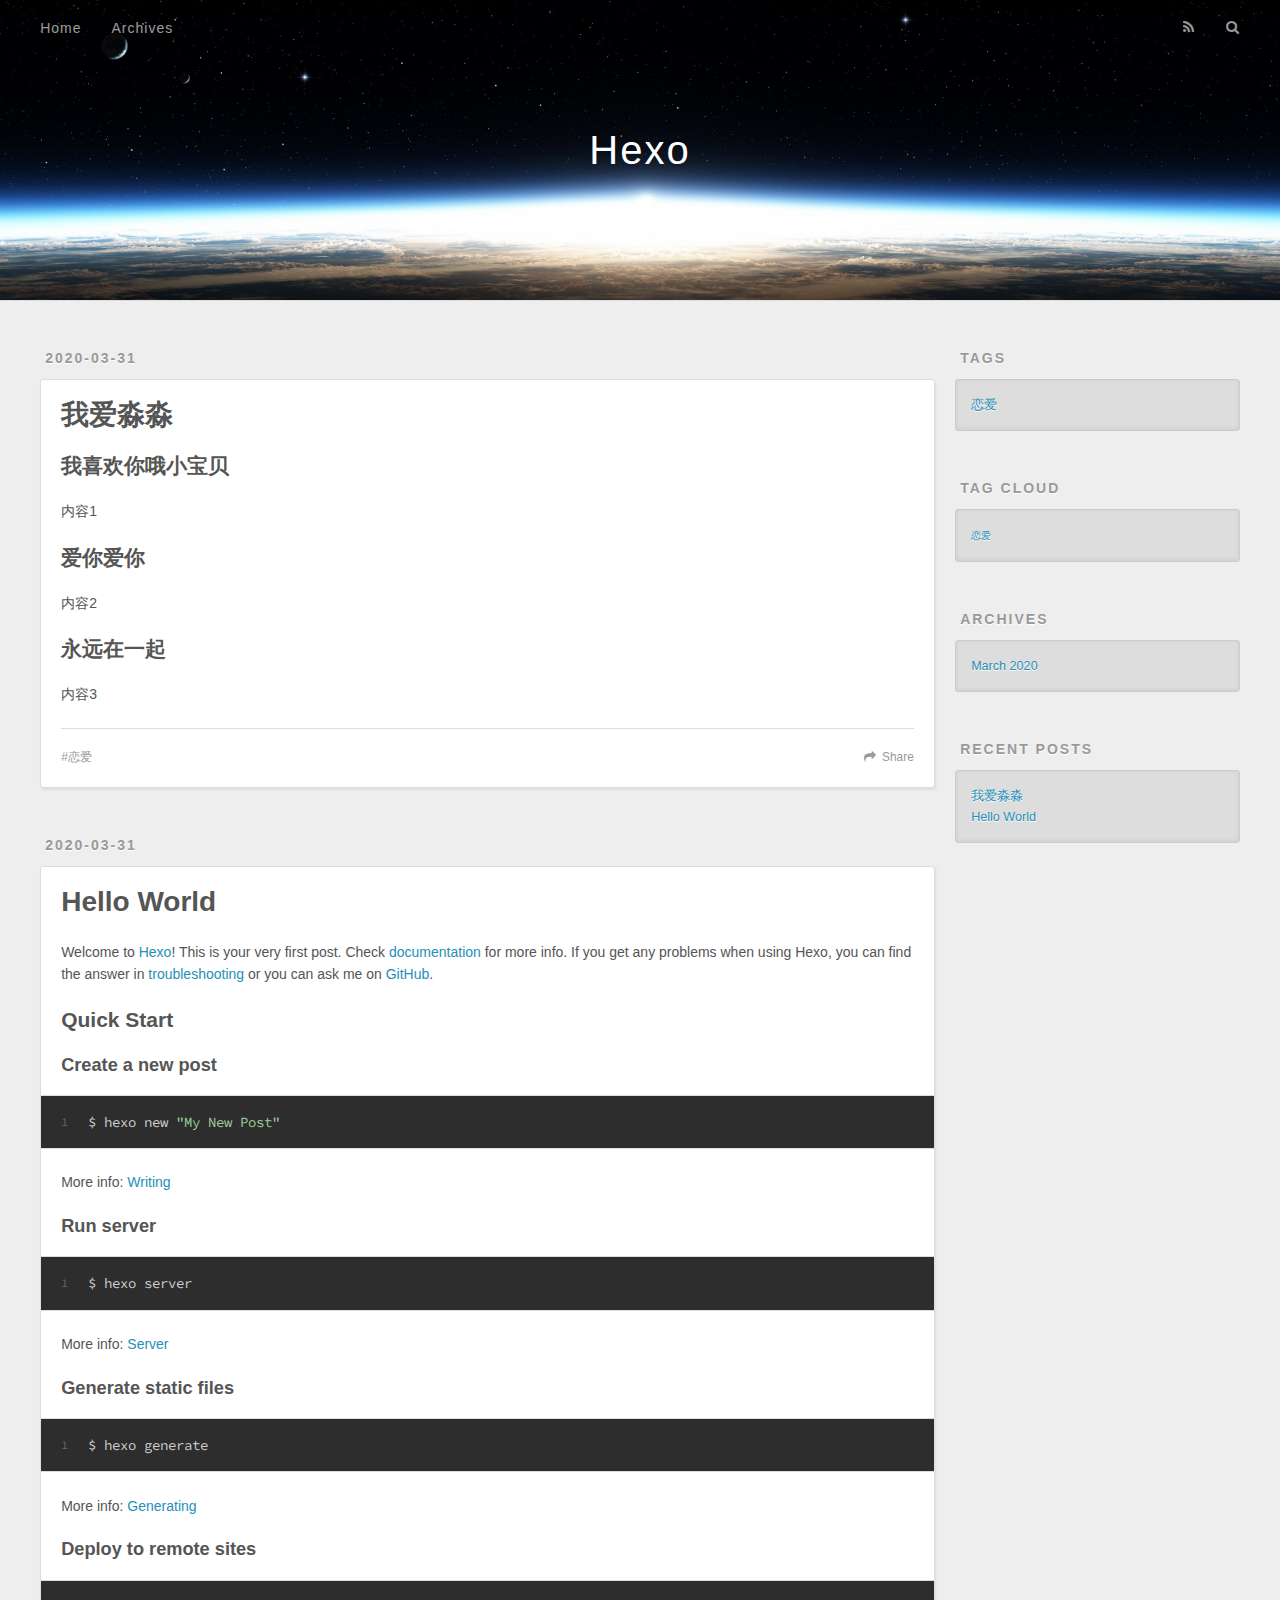
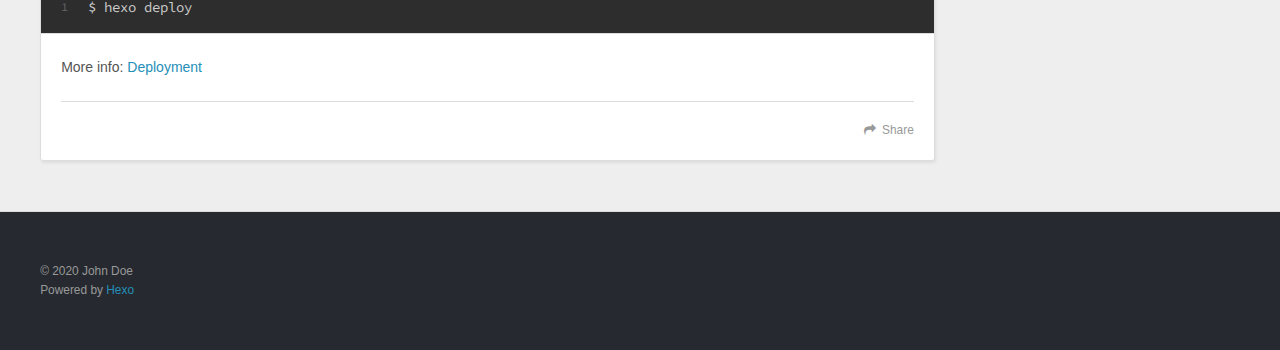
==== index.html @ 8ae402f5 "Site updated: 2020-03-31 10:25:22" ====
<!DOCTYPE html>
<html>
<head>
  <meta charset="utf-8">
  

  
  <title>Hexo</title>
  <meta name="viewport" content="width=device-width, initial-scale=1, maximum-scale=1">
  <meta property="og:type" content="website">
<meta property="og:title" content="Hexo">
<meta property="og:url" content="http://yoursite.com/index.html">
<meta property="og:site_name" content="Hexo">
<meta property="og:locale" content="en_US">
<meta property="article:author" content="John Doe">
<meta name="twitter:card" content="summary">
  
    <link rel="alternate" href="/atom.xml" title="Hexo" type="application/atom+xml">
  
  
    <link rel="icon" href="/favicon.png">
  
  
    <link href="//fonts.googleapis.com/css?family=Source+Code+Pro" rel="stylesheet" type="text/css">
  
  
<link rel="stylesheet" href="/css/style.css">

<meta name="generator" content="Hexo 4.2.0"></head>

<body>
  <div id="container">
    <div id="wrap">
      <header id="header">
  <div id="banner"></div>
  <div id="header-outer" class="outer">
    <div id="header-title" class="inner">
      <h1 id="logo-wrap">
        <a href="/" id="logo">Hexo</a>
      </h1>
      
    </div>
    <div id="header-inner" class="inner">
      <nav id="main-nav">
        <a id="main-nav-toggle" class="nav-icon"></a>
        
          <a class="main-nav-link" href="/">Home</a>
        
          <a class="main-nav-link" href="/archives">Archives</a>
        
      </nav>
      <nav id="sub-nav">
        
          <a id="nav-rss-link" class="nav-icon" href="/atom.xml" title="RSS Feed"></a>
        
        <a id="nav-search-btn" class="nav-icon" title="Search"></a>
      </nav>
      <div id="search-form-wrap">
        <form action="//google.com/search" method="get" accept-charset="UTF-8" class="search-form"><input type="search" name="q" class="search-form-input" placeholder="Search"><button type="submit" class="search-form-submit">&#xF002;</button><input type="hidden" name="sitesearch" value="http://yoursite.com"></form>
      </div>
    </div>
  </div>
</header>
      <div class="outer">
        <section id="main">
  
    <article id="post-我爱淼淼" class="article article-type-post" itemscope itemprop="blogPost">
  <div class="article-meta">
    <a href="/2020/03/31/%E6%88%91%E7%88%B1%E6%B7%BC%E6%B7%BC/" class="article-date">
  <time datetime="2020-03-30T17:13:21.000Z" itemprop="datePublished">2020-03-31</time>
</a>
    
  </div>
  <div class="article-inner">
    
    
      <header class="article-header">
        
  
    <h1 itemprop="name">
      <a class="article-title" href="/2020/03/31/%E6%88%91%E7%88%B1%E6%B7%BC%E6%B7%BC/">我爱淼淼</a>
    </h1>
  

      </header>
    
    <div class="article-entry" itemprop="articleBody">
      
        <h2 id="我喜欢你哦小宝贝"><a href="#我喜欢你哦小宝贝" class="headerlink" title="我喜欢你哦小宝贝"></a>我喜欢你哦小宝贝</h2><p>内容1</p>
<h2 id="爱你爱你"><a href="#爱你爱你" class="headerlink" title="爱你爱你"></a>爱你爱你</h2><p>内容2</p>
<h2 id="永远在一起"><a href="#永远在一起" class="headerlink" title="永远在一起"></a>永远在一起</h2><p>内容3</p>

      
    </div>
    <footer class="article-footer">
      <a data-url="http://yoursite.com/2020/03/31/%E6%88%91%E7%88%B1%E6%B7%BC%E6%B7%BC/" data-id="ck8f9nrz10000fsuq876272lh" class="article-share-link">Share</a>
      
      
  <ul class="article-tag-list" itemprop="keywords"><li class="article-tag-list-item"><a class="article-tag-list-link" href="/tags/%E6%81%8B%E7%88%B1/" rel="tag">恋爱</a></li></ul>

    </footer>
  </div>
  
</article>


  
    <article id="post-hello-world" class="article article-type-post" itemscope itemprop="blogPost">
  <div class="article-meta">
    <a href="/2020/03/31/hello-world/" class="article-date">
  <time datetime="2020-03-30T16:57:37.059Z" itemprop="datePublished">2020-03-31</time>
</a>
    
  </div>
  <div class="article-inner">
    
    
      <header class="article-header">
        
  
    <h1 itemprop="name">
      <a class="article-title" href="/2020/03/31/hello-world/">Hello World</a>
    </h1>
  

      </header>
    
    <div class="article-entry" itemprop="articleBody">
      
        <p>Welcome to <a href="https://hexo.io/" target="_blank" rel="noopener">Hexo</a>! This is your very first post. Check <a href="https://hexo.io/docs/" target="_blank" rel="noopener">documentation</a> for more info. If you get any problems when using Hexo, you can find the answer in <a href="https://hexo.io/docs/troubleshooting.html" target="_blank" rel="noopener">troubleshooting</a> or you can ask me on <a href="https://github.com/hexojs/hexo/issues" target="_blank" rel="noopener">GitHub</a>.</p>
<h2 id="Quick-Start"><a href="#Quick-Start" class="headerlink" title="Quick Start"></a>Quick Start</h2><h3 id="Create-a-new-post"><a href="#Create-a-new-post" class="headerlink" title="Create a new post"></a>Create a new post</h3><figure class="highlight bash"><table><tr><td class="gutter"><pre><span class="line">1</span><br></pre></td><td class="code"><pre><span class="line">$ hexo new <span class="string">"My New Post"</span></span><br></pre></td></tr></table></figure>

<p>More info: <a href="https://hexo.io/docs/writing.html" target="_blank" rel="noopener">Writing</a></p>
<h3 id="Run-server"><a href="#Run-server" class="headerlink" title="Run server"></a>Run server</h3><figure class="highlight bash"><table><tr><td class="gutter"><pre><span class="line">1</span><br></pre></td><td class="code"><pre><span class="line">$ hexo server</span><br></pre></td></tr></table></figure>

<p>More info: <a href="https://hexo.io/docs/server.html" target="_blank" rel="noopener">Server</a></p>
<h3 id="Generate-static-files"><a href="#Generate-static-files" class="headerlink" title="Generate static files"></a>Generate static files</h3><figure class="highlight bash"><table><tr><td class="gutter"><pre><span class="line">1</span><br></pre></td><td class="code"><pre><span class="line">$ hexo generate</span><br></pre></td></tr></table></figure>

<p>More info: <a href="https://hexo.io/docs/generating.html" target="_blank" rel="noopener">Generating</a></p>
<h3 id="Deploy-to-remote-sites"><a href="#Deploy-to-remote-sites" class="headerlink" title="Deploy to remote sites"></a>Deploy to remote sites</h3><figure class="highlight bash"><table><tr><td class="gutter"><pre><span class="line">1</span><br></pre></td><td class="code"><pre><span class="line">$ hexo deploy</span><br></pre></td></tr></table></figure>

<p>More info: <a href="https://hexo.io/docs/one-command-deployment.html" target="_blank" rel="noopener">Deployment</a></p>

      
    </div>
    <footer class="article-footer">
      <a data-url="http://yoursite.com/2020/03/31/hello-world/" data-id="ck8f9mj150000y4uqbuvhepch" class="article-share-link">Share</a>
      
      
    </footer>
  </div>
  
</article>


  


</section>
        
          <aside id="sidebar">
  
    

  
    
  <div class="widget-wrap">
    <h3 class="widget-title">Tags</h3>
    <div class="widget">
      <ul class="tag-list" itemprop="keywords"><li class="tag-list-item"><a class="tag-list-link" href="/tags/%E6%81%8B%E7%88%B1/" rel="tag">恋爱</a></li></ul>
    </div>
  </div>


  
    
  <div class="widget-wrap">
    <h3 class="widget-title">Tag Cloud</h3>
    <div class="widget tagcloud">
      <a href="/tags/%E6%81%8B%E7%88%B1/" style="font-size: 10px;">恋爱</a>
    </div>
  </div>

  
    
  <div class="widget-wrap">
    <h3 class="widget-title">Archives</h3>
    <div class="widget">
      <ul class="archive-list"><li class="archive-list-item"><a class="archive-list-link" href="/archives/2020/03/">March 2020</a></li></ul>
    </div>
  </div>


  
    
  <div class="widget-wrap">
    <h3 class="widget-title">Recent Posts</h3>
    <div class="widget">
      <ul>
        
          <li>
            <a href="/2020/03/31/%E6%88%91%E7%88%B1%E6%B7%BC%E6%B7%BC/">我爱淼淼</a>
          </li>
        
          <li>
            <a href="/2020/03/31/hello-world/">Hello World</a>
          </li>
        
      </ul>
    </div>
  </div>

  
</aside>
        
      </div>
      <footer id="footer">
  
  <div class="outer">
    <div id="footer-info" class="inner">
      &copy; 2020 John Doe<br>
      Powered by <a href="http://hexo.io/" target="_blank">Hexo</a>
    </div>
  </div>
</footer>
    </div>
    <nav id="mobile-nav">
  
    <a href="/" class="mobile-nav-link">Home</a>
  
    <a href="/archives" class="mobile-nav-link">Archives</a>
  
</nav>
    

<script src="//ajax.googleapis.com/ajax/libs/jquery/2.0.3/jquery.min.js"></script>


  
<link rel="stylesheet" href="/fancybox/jquery.fancybox.css">

  
<script src="/fancybox/jquery.fancybox.pack.js"></script>




<script src="/js/script.js"></script>




  </div>
</body>
</html>
---- css/style.css ----
body {
  width: 100%;
}
body:before,
body:after {
  content: "";
  display: table;
}
body:after {
  clear: both;
}
html,
body,
div,
span,
applet,
object,
iframe,
h1,
h2,
h3,
h4,
h5,
h6,
p,
blockquote,
pre,
a,
abbr,
acronym,
address,
big,
cite,
code,
del,
dfn,
em,
img,
ins,
kbd,
q,
s,
samp,
small,
strike,
strong,
sub,
sup,
tt,
var,
dl,
dt,
dd,
ol,
ul,
li,
fieldset,
form,
label,
legend,
table,
caption,
tbody,
tfoot,
thead,
tr,
th,
td {
  margin: 0;
  padding: 0;
  border: 0;
  outline: 0;
  font-weight: inherit;
  font-style: inherit;
  font-family: inherit;
  font-size: 100%;
  vertical-align: baseline;
}
body {
  line-height: 1;
  color: #000;
  background: #fff;
}
ol,
ul {
  list-style: none;
}
table {
  border-collapse: separate;
  border-spacing: 0;
  vertical-align: middle;
}
caption,
th,
td {
  text-align: left;
  font-weight: normal;
  vertical-align: middle;
}
a img {
  border: none;
}
input,
button {
  margin: 0;
  padding: 0;
}
input::-moz-focus-inner,
button::-moz-focus-inner {
  border: 0;
  padding: 0;
}
@font-face {
  font-family: FontAwesome;
  font-style: normal;
  font-weight: normal;
  src: url("fonts/fontawesome-webfont.eot?v=#4.0.3");
  src: url("fonts/fontawesome-webfont.eot?#iefix&v=#4.0.3") format("embedded-opentype"), url("fonts/fontawesome-webfont.woff?v=#4.0.3") format("woff"), url("fonts/fontawesome-webfont.ttf?v=#4.0.3") format("truetype"), url("fonts/fontawesome-webfont.svg#fontawesomeregular?v=#4.0.3") format("svg");
}
html,
body,
#container {
  height: 100%;
}
body {
  background: #eee;
  font: 14px -apple-system, BlinkMacSystemFont, "Segoe UI", "Roboto", "Oxygen", "Ubuntu", "Cantarell", "Fira Sans", "Droid Sans", "Helvetica Neue", sans-serif;
  -webkit-text-size-adjust: 100%;
}
.outer {
  max-width: 1220px;
  margin: 0 auto;
  padding: 0 20px;
}
.outer:before,
.outer:after {
  content: "";
  display: table;
}
.outer:after {
  clear: both;
}
.inner {
  display: inline;
  float: left;
  width: 98.33333333333333%;
  margin: 0 0.833333333333333%;
}
.left,
.alignleft {
  float: left;
}
.right,
.alignright {
  float: right;
}
.clear {
  clear: both;
}
#container {
  position: relative;
}
.mobile-nav-on {
  overflow: hidden;
}
#wrap {
  height: 100%;
  width: 100%;
  position: absolute;
  top: 0;
  left: 0;
  -webkit-transition: 0.2s ease-out;
  -moz-transition: 0.2s ease-out;
  -ms-transition: 0.2s ease-out;
  transition: 0.2s ease-out;
  z-index: 1;
  background: #eee;
}
.mobile-nav-on #wrap {
  left: 280px;
}
@media screen and (min-width: 768px) {
  #main {
    display: inline;
    float: left;
    width: 73.33333333333333%;
    margin: 0 0.833333333333333%;
  }
}
.article-date,
.article-category-link,
.archive-year,
.widget-title {
  text-decoration: none;
  text-transform: uppercase;
  letter-spacing: 2px;
  color: #999;
  margin-bottom: 1em;
  margin-left: 5px;
  line-height: 1em;
  text-shadow: 0 1px #fff;
  font-weight: bold;
}
.article-inner,
.archive-article-inner {
  background: #fff;
  -webkit-box-shadow: 1px 2px 3px #ddd;
  box-shadow: 1px 2px 3px #ddd;
  border: 1px solid #ddd;
  border-radius: 3px;
}
.article-entry h1,
.widget h1 {
  font-size: 2em;
}
.article-entry h2,
.widget h2 {
  font-size: 1.5em;
}
.article-entry h3,
.widget h3 {
  font-size: 1.3em;
}
.article-entry h4,
.widget h4 {
  font-size: 1.2em;
}
.article-entry h5,
.widget h5 {
  font-size: 1em;
}
.article-entry h6,
.widget h6 {
  font-size: 1em;
  color: #999;
}
.article-entry hr,
.widget hr {
  border: 1px dashed #ddd;
}
.article-entry strong,
.widget strong {
  font-weight: bold;
}
.article-entry em,
.widget em,
.article-entry cite,
.widget cite {
  font-style: italic;
}
.article-entry sup,
.widget sup,
.article-entry sub,
.widget sub {
  font-size: 0.75em;
  line-height: 0;
  position: relative;
  vertical-align: baseline;
}
.article-entry sup,
.widget sup {
  top: -0.5em;
}
.article-entry sub,
.widget sub {
  bottom: -0.2em;
}
.article-entry small,
.widget small {
  font-size: 0.85em;
}
.article-entry acronym,
.widget acronym,
.article-entry abbr,
.widget abbr {
  border-bottom: 1px dotted;
}
.article-entry ul,
.widget ul,
.article-entry ol,
.widget ol,
.article-entry dl,
.widget dl {
  margin: 0 20px;
  line-height: 1.6em;
}
.article-entry ul ul,
.widget ul ul,
.article-entry ol ul,
.widget ol ul,
.article-entry ul ol,
.widget ul ol,
.article-entry ol ol,
.widget ol ol {
  margin-top: 0;
  margin-bottom: 0;
}
.article-entry ul,
.widget ul {
  list-style: disc;
}
.article-entry ol,
.widget ol {
  list-style: decimal;
}
.article-entry dt,
.widget dt {
  font-weight: bold;
}
#header {
  height: 300px;
  position: relative;
  border-bottom: 1px solid #ddd;
}
#header:before,
#header:after {
  content: "";
  position: absolute;
  left: 0;
  right: 0;
  height: 40px;
}
#header:before {
  top: 0;
  background: -webkit-linear-gradient(rgba(0,0,0,0.2), transparent);
  background: -moz-linear-gradient(rgba(0,0,0,0.2), transparent);
  background: -ms-linear-gradient(rgba(0,0,0,0.2), transparent);
  background: linear-gradient(rgba(0,0,0,0.2), transparent);
}
#header:after {
  bottom: 0;
  background: -webkit-linear-gradient(transparent, rgba(0,0,0,0.2));
  background: -moz-linear-gradient(transparent, rgba(0,0,0,0.2));
  background: -ms-linear-gradient(transparent, rgba(0,0,0,0.2));
  background: linear-gradient(transparent, rgba(0,0,0,0.2));
}
#header-outer {
  height: 100%;
  position: relative;
}
#header-inner {
  position: relative;
  overflow: hidden;
}
#banner {
  position: absolute;
  top: 0;
  left: 0;
  width: 100%;
  height: 100%;
  background: url("images/banner.jpg") center #000;
  -webkit-background-size: cover;
  -moz-background-size: cover;
  background-size: cover;
  z-index: -1;
}
#header-title {
  text-align: center;
  height: 40px;
  position: absolute;
  top: 50%;
  left: 0;
  margin-top: -20px;
}
#logo,
#subtitle {
  text-decoration: none;
  color: #fff;
  font-weight: 300;
  text-shadow: 0 1px 4px rgba(0,0,0,0.3);
}
#logo {
  font-size: 40px;
  line-height: 40px;
  letter-spacing: 2px;
}
#subtitle {
  font-size: 16px;
  line-height: 16px;
  letter-spacing: 1px;
}
#subtitle-wrap {
  margin-top: 16px;
}
#main-nav {
  float: left;
  margin-left: -15px;
}
.nav-icon,
.main-nav-link {
  float: left;
  color: #fff;
  opacity: 0.6;
  text-decoration: none;
  text-shadow: 0 1px rgba(0,0,0,0.2);
  -webkit-transition: opacity 0.2s;
  -moz-transition: opacity 0.2s;
  -ms-transition: opacity 0.2s;
  transition: opacity 0.2s;
  display: block;
  padding: 20px 15px;
}
.nav-icon:hover,
.main-nav-link:hover {
  opacity: 1;
}
.nav-icon {
  font-family: FontAwesome;
  text-align: center;
  font-size: 14px;
  width: 14px;
  height: 14px;
  padding: 20px 15px;
  position: relative;
  cursor: pointer;
}
.main-nav-link {
  font-weight: 300;
  letter-spacing: 1px;
}
@media screen and (max-width: 479px) {
  .main-nav-link {
    display: none;
  }
}
#main-nav-toggle {
  display: none;
}
#main-nav-toggle:before {
  content: "\f0c9";
}
@media screen and (max-width: 479px) {
  #main-nav-toggle {
    display: block;
  }
}
#sub-nav {
  float: right;
  margin-right: -15px;
}
#nav-rss-link:before {
  content: "\f09e";
}
#nav-search-btn:before {
  content: "\f002";
}
#search-form-wrap {
  position: absolute;
  top: 15px;
  width: 150px;
  height: 30px;
  right: -150px;
  opacity: 0;
  -webkit-transition: 0.2s ease-out;
  -moz-transition: 0.2s ease-out;
  -ms-transition: 0.2s ease-out;
  transition: 0.2s ease-out;
}
#search-form-wrap.on {
  opacity: 1;
  right: 0;
}
@media screen and (max-width: 479px) {
  #search-form-wrap {
    width: 100%;
    right: -100%;
  }
}
.search-form {
  position: absolute;
  top: 0;
  left: 0;
  right: 0;
  background: #fff;
  padding: 5px 15px;
  border-radius: 15px;
  -webkit-box-shadow: 0 0 10px rgba(0,0,0,0.3);
  box-shadow: 0 0 10px rgba(0,0,0,0.3);
}
.search-form-input {
  border: none;
  background: none;
  color: #555;
  width: 100%;
  font: 13px -apple-system, BlinkMacSystemFont, "Segoe UI", "Roboto", "Oxygen", "Ubuntu", "Cantarell", "Fira Sans", "Droid Sans", "Helvetica Neue", sans-serif;
  outline: none;
}
.search-form-input::-webkit-search-results-decoration,
.search-form-input::-webkit-search-cancel-button {
  -webkit-appearance: none;
}
.search-form-submit {
  position: absolute;
  top: 50%;
  right: 10px;
  margin-top: -7px;
  font: 13px FontAwesome;
  border: none;
  background: none;
  color: #bbb;
  cursor: pointer;
}
.search-form-submit:hover,
.search-form-submit:focus {
  color: #777;
}
.article {
  margin: 50px 0;
}
.article-inner {
  overflow: hidden;
}
.article-meta:before,
.article-meta:after {
  content: "";
  display: table;
}
.article-meta:after {
  clear: both;
}
.article-date {
  float: left;
}
.article-category {
  float: left;
  line-height: 1em;
  color: #ccc;
  text-shadow: 0 1px #fff;
  margin-left: 8px;
}
.article-category:before {
  content: "\2022";
}
.article-category-link {
  margin: 0 12px 1em;
}
.article-header {
  padding: 20px 20px 0;
}
.article-title {
  text-decoration: none;
  font-size: 2em;
  font-weight: bold;
  color: #555;
  line-height: 1.1em;
  -webkit-transition: color 0.2s;
  -moz-transition: color 0.2s;
  -ms-transition: color 0.2s;
  transition: color 0.2s;
}
a.article-title:hover {
  color: #258fb8;
}
.article-entry {
  color: #555;
  padding: 0 20px;
}
.article-entry:before,
.article-entry:after {
  content: "";
  display: table;
}
.article-entry:after {
  clear: both;
}
.article-entry p,
.article-entry table {
  line-height: 1.6em;
  margin: 1.6em 0;
}
.article-entry h1,
.article-entry h2,
.article-entry h3,
.article-entry h4,
.article-entry h5,
.article-entry h6 {
  font-weight: bold;
}
.article-entry h1,
.article-entry h2,
.article-entry h3,
.article-entry h4,
.article-entry h5,
.article-entry h6 {
  line-height: 1.1em;
  margin: 1.1em 0;
}
.article-entry a {
  color: #258fb8;
  text-decoration: none;
}
.article-entry a:hover {
  text-decoration: underline;
}
.article-entry ul,
.article-entry ol,
.article-entry dl {
  margin-top: 1.6em;
  margin-bottom: 1.6em;
}
.article-entry img,
.article-entry video {
  max-width: 100%;
  height: auto;
  display: block;
  margin: auto;
}
.article-entry iframe {
  border: none;
}
.article-entry table {
  width: 100%;
  border-collapse: collapse;
  border-spacing: 0;
}
.article-entry th {
  font-weight: bold;
  border-bottom: 3px solid #ddd;
  padding-bottom: 0.5em;
}
.article-entry td {
  border-bottom: 1px solid #ddd;
  padding: 10px 0;
}
.article-entry blockquote {
  font-family: Georgia, "Times New Roman", serif;
  font-size: 1.4em;
  margin: 1.6em 20px;
  text-align: center;
}
.article-entry blockquote footer {
  font-size: 14px;
  margin: 1.6em 0;
  font-family: -apple-system, BlinkMacSystemFont, "Segoe UI", "Roboto", "Oxygen", "Ubuntu", "Cantarell", "Fira Sans", "Droid Sans", "Helvetica Neue", sans-serif;
}
.article-entry blockquote footer cite:before {
  content: "—";
  padding: 0 0.5em;
}
.article-entry .pullquote {
  text-align: left;
  width: 45%;
  margin: 0;
}
.article-entry .pullquote.left {
  margin-left: 0.5em;
  margin-right: 1em;
}
.article-entry .pullquote.right {
  margin-right: 0.5em;
  margin-left: 1em;
}
.article-entry .caption {
  color: #999;
  display: block;
  font-size: 0.9em;
  margin-top: 0.5em;
  position: relative;
  text-align: center;
}
.article-entry .video-container {
  position: relative;
  padding-top: 56.25%;
  height: 0;
  overflow: hidden;
}
.article-entry .video-container iframe,
.article-entry .video-container object,
.article-entry .video-container embed {
  position: absolute;
  top: 0;
  left: 0;
  width: 100%;
  height: 100%;
  margin-top: 0;
}
.article-more-link a {
  display: inline-block;
  line-height: 1em;
  padding: 6px 15px;
  border-radius: 15px;
  background: #eee;
  color: #999;
  text-shadow: 0 1px #fff;
  text-decoration: none;
}
.article-more-link a:hover {
  background: #258fb8;
  color: #fff;
  text-decoration: none;
  text-shadow: 0 1px #1e7293;
}
.article-footer {
  font-size: 0.85em;
  line-height: 1.6em;
  border-top: 1px solid #ddd;
  padding-top: 1.6em;
  margin: 0 20px 20px;
}
.article-footer:before,
.article-footer:after {
  content: "";
  display: table;
}
.article-footer:after {
  clear: both;
}
.article-footer a {
  color: #999;
  text-decoration: none;
}
.article-footer a:hover {
  color: #555;
}
.article-tag-list-item {
  float: left;
  margin-right: 10px;
}
.article-tag-list-link:before {
  content: "#";
}
.article-comment-link {
  float: right;
}
.article-comment-link:before {
  content: "\f075";
  font-family: FontAwesome;
  padding-right: 8px;
}
.article-share-link {
  cursor: pointer;
  float: right;
  margin-left: 20px;
}
.article-share-link:before {
  content: "\f064";
  font-family: FontAwesome;
  padding-right: 6px;
}
#article-nav {
  position: relative;
}
#article-nav:before,
#article-nav:after {
  content: "";
  display: table;
}
#article-nav:after {
  clear: both;
}
@media screen and (min-width: 768px) {
  #article-nav {
    margin: 50px 0;
  }
  #article-nav:before {
    width: 8px;
    height: 8px;
    position: absolute;
    top: 50%;
    left: 50%;
    margin-top: -4px;
    margin-left: -4px;
    content: "";
    border-radius: 50%;
    background: #ddd;
    -webkit-box-shadow: 0 1px 2px #fff;
    box-shadow: 0 1px 2px #fff;
  }
}
.article-nav-link-wrap {
  text-decoration: none;
  text-shadow: 0 1px #fff;
  color: #999;
  -webkit-box-sizing: border-box;
  -moz-box-sizing: border-box;
  box-sizing: border-box;
  margin-top: 50px;
  text-align: center;
  display: block;
}
.article-nav-link-wrap:hover {
  color: #555;
}
@media screen and (min-width: 768px) {
  .article-nav-link-wrap {
    width: 50%;
    margin-top: 0;
  }
}
@media screen and (min-width: 768px) {
  #article-nav-newer {
    float: left;
    text-align: right;
    padding-right: 20px;
  }
}
@media screen and (min-width: 768px) {
  #article-nav-older {
    float: right;
    text-align: left;
    padding-left: 20px;
  }
}
.article-nav-caption {
  text-transform: uppercase;
  letter-spacing: 2px;
  color: #ddd;
  line-height: 1em;
  font-weight: bold;
}
#article-nav-newer .article-nav-caption {
  margin-right: -2px;
}
.article-nav-title {
  font-size: 0.85em;
  line-height: 1.6em;
  margin-top: 0.5em;
}
.article-share-box {
  position: absolute;
  display: none;
  background: #fff;
  -webkit-box-shadow: 1px 2px 10px rgba(0,0,0,0.2);
  box-shadow: 1px 2px 10px rgba(0,0,0,0.2);
  border-radius: 3px;
  margin-left: -145px;
  overflow: hidden;
  z-index: 1;
}
.article-share-box.on {
  display: block;
}
.article-share-input {
  width: 100%;
  background: none;
  -webkit-box-sizing: border-box;
  -moz-box-sizing: border-box;
  box-sizing: border-box;
  font: 14px -apple-system, BlinkMacSystemFont, "Segoe UI", "Roboto", "Oxygen", "Ubuntu", "Cantarell", "Fira Sans", "Droid Sans", "Helvetica Neue", sans-serif;
  padding: 0 15px;
  color: #555;
  outline: none;
  border: 1px solid #ddd;
  border-radius: 3px 3px 0 0;
  height: 36px;
  line-height: 36px;
}
.article-share-links {
  background: #eee;
}
.article-share-links:before,
.article-share-links:after {
  content: "";
  display: table;
}
.article-share-links:after {
  clear: both;
}
.article-share-twitter,
.article-share-facebook,
.article-share-pinterest,
.article-share-google {
  width: 50px;
  height: 36px;
  display: block;
  float: left;
  position: relative;
  color: #999;
  text-shadow: 0 1px #fff;
}
.article-share-twitter:before,
.article-share-facebook:before,
.article-share-pinterest:before,
.article-share-google:before {
  font-size: 20px;
  font-family: FontAwesome;
  width: 20px;
  height: 20px;
  position: absolute;
  top: 50%;
  left: 50%;
  margin-top: -10px;
  margin-left: -10px;
  text-align: center;
}
.article-share-twitter:hover,
.article-share-facebook:hover,
.article-share-pinterest:hover,
.article-share-google:hover {
  color: #fff;
}
.article-share-twitter:before {
  content: "\f099";
}
.article-share-twitter:hover {
  background: #00aced;
  text-shadow: 0 1px #008abe;
}
.article-share-facebook:before {
  content: "\f09a";
}
.article-share-facebook:hover {
  background: #3b5998;
  text-shadow: 0 1px #2f477a;
}
.article-share-pinterest:before {
  content: "\f0d2";
}
.article-share-pinterest:hover {
  background: #cb2027;
  text-shadow: 0 1px #a21a1f;
}
.article-share-google:before {
  content: "\f0d5";
}
.article-share-google:hover {
  background: #dd4b39;
  text-shadow: 0 1px #be3221;
}
.article-gallery {
  background: #000;
  position: relative;
}
.article-gallery-photos {
  position: relative;
  overflow: hidden;
}
.article-gallery-img {
  display: none;
  max-width: 100%;
}
.article-gallery-img:first-child {
  display: block;
}
.article-gallery-img.loaded {
  position: absolute;
  display: block;
}
.article-gallery-img img {
  display: block;
  max-width: 100%;
  margin: 0 auto;
}
#comments {
  background: #fff;
  -webkit-box-shadow: 1px 2px 3px #ddd;
  box-shadow: 1px 2px 3px #ddd;
  padding: 20px;
  border: 1px solid #ddd;
  border-radius: 3px;
  margin: 50px 0;
}
#comments a {
  color: #258fb8;
}
.archives-wrap {
  margin: 50px 0;
}
.archives:before,
.archives:after {
  content: "";
  display: table;
}
.archives:after {
  clear: both;
}
.archive-year-wrap {
  margin-bottom: 1em;
}
.archives {
  -webkit-column-gap: 10px;
  -moz-column-gap: 10px;
  column-gap: 10px;
}
@media screen and (min-width: 480px) and (max-width: 767px) {
  .archives {
    -webkit-column-count: 2;
    -moz-column-count: 2;
    column-count: 2;
  }
}
@media screen and (min-width: 768px) {
  .archives {
    -webkit-column-count: 3;
    -moz-column-count: 3;
    column-count: 3;
  }
}
.archive-article {
  -webkit-column-break-inside: avoid;
  page-break-inside: avoid;
  overflow: hidden;
  break-inside: avoid-column;
}
.archive-article-inner {
  padding: 10px;
  margin-bottom: 15px;
}
.archive-article-title {
  text-decoration: none;
  font-weight: bold;
  color: #555;
  -webkit-transition: color 0.2s;
  -moz-transition: color 0.2s;
  -ms-transition: color 0.2s;
  transition: color 0.2s;
  line-height: 1.6em;
}
.archive-article-title:hover {
  color: #258fb8;
}
.archive-article-footer {
  margin-top: 1em;
}
.archive-article-date {
  color: #999;
  text-decoration: none;
  font-size: 0.85em;
  line-height: 1em;
  margin-bottom: 0.5em;
  display: block;
}
#page-nav {
  margin: 50px auto;
  background: #fff;
  -webkit-box-shadow: 1px 2px 3px #ddd;
  box-shadow: 1px 2px 3px #ddd;
  border: 1px solid #ddd;
  border-radius: 3px;
  text-align: center;
  color: #999;
  overflow: hidden;
}
#page-nav:before,
#page-nav:after {
  content: "";
  display: table;
}
#page-nav:after {
  clear: both;
}
#page-nav a,
#page-nav span {
  padding: 10px 20px;
  line-height: 1;
  height: 2ex;
}
#page-nav a {
  color: #999;
  text-decoration: none;
}
#page-nav a:hover {
  background: #999;
  color: #fff;
}
#page-nav .prev {
  float: left;
}
#page-nav .next {
  float: right;
}
#page-nav .page-number {
  display: inline-block;
}
@media screen and (max-width: 479px) {
  #page-nav .page-number {
    display: none;
  }
}
#page-nav .current {
  color: #555;
  font-weight: bold;
}
#page-nav .space {
  color: #ddd;
}
#footer {
  background: #262a30;
  padding: 50px 0;
  border-top: 1px solid #ddd;
  color: #999;
}
#footer a {
  color: #258fb8;
  text-decoration: none;
}
#footer a:hover {
  text-decoration: underline;
}
#footer-info {
  line-height: 1.6em;
  font-size: 0.85em;
}
.article-entry pre,
.article-entry .highlight {
  background: #2d2d2d;
  margin: 0 -20px;
  padding: 15px 20px;
  border-style: solid;
  border-color: #ddd;
  border-width: 1px 0;
  overflow: auto;
  color: #ccc;
  line-height: 22.400000000000002px;
}
.article-entry .highlight .gutter pre,
.article-entry .gist .gist-file .gist-data .line-numbers {
  color: #666;
  font-size: 0.85em;
}
.article-entry pre,
.article-entry code {
  font-family: "Source Code Pro", Consolas, Monaco, Menlo, Consolas, monospace;
}
.article-entry code {
  background: #eee;
  text-shadow: 0 1px #fff;
  padding: 0 0.3em;
}
.article-entry pre code {
  background: none;
  text-shadow: none;
  padding: 0;
}
.article-entry .highlight pre {
  border: none;
  margin: 0;
  padding: 0;
}
.article-entry .highlight table {
  margin: 0;
  width: auto;
}
.article-entry .highlight td {
  border: none;
  padding: 0;
}
.article-entry .highlight figcaption {
  font-size: 0.85em;
  color: #999;
  line-height: 1em;
  margin-bottom: 1em;
}
.article-entry .highlight figcaption:before,
.article-entry .highlight figcaption:after {
  content: "";
  display: table;
}
.article-entry .highlight figcaption:after {
  clear: both;
}
.article-entry .highlight figcaption a {
  float: right;
}
.article-entry .highlight .gutter pre {
  text-align: right;
  padding-right: 20px;
}
.article-entry .highlight .line {
  height: 22.400000000000002px;
}
.article-entry .highlight .line.marked {
  background: #515151;
}
.article-entry .gist {
  margin: 0 -20px;
  border-style: solid;
  border-color: #ddd;
  border-width: 1px 0;
  background: #2d2d2d;
  padding: 15px 20px 15px 0;
}
.article-entry .gist .gist-file {
  border: none;
  font-family: "Source Code Pro", Consolas, Monaco, Menlo, Consolas, monospace;
  margin: 0;
}
.article-entry .gist .gist-file .gist-data {
  background: none;
  border: none;
}
.article-entry .gist .gist-file .gist-data .line-numbers {
  background: none;
  border: none;
  padding: 0 20px 0 0;
}
.article-entry .gist .gist-file .gist-data .line-data {
  padding: 0 !important;
}
.article-entry .gist .gist-file .highlight {
  margin: 0;
  padding: 0;
  border: none;
}
.article-entry .gist .gist-file .gist-meta {
  background: #2d2d2d;
  color: #999;
  font: 0.85em -apple-system, BlinkMacSystemFont, "Segoe UI", "Roboto", "Oxygen", "Ubuntu", "Cantarell", "Fira Sans", "Droid Sans", "Helvetica Neue", sans-serif;
  text-shadow: 0 0;
  padding: 0;
  margin-top: 1em;
  margin-left: 20px;
}
.article-entry .gist .gist-file .gist-meta a {
  color: #258fb8;
  font-weight: normal;
}
.article-entry .gist .gist-file .gist-meta a:hover {
  text-decoration: underline;
}
pre .comment,
pre .title {
  color: #999;
}
pre .variable,
pre .attribute,
pre .tag,
pre .regexp,
pre .ruby .constant,
pre .xml .tag .title,
pre .xml .pi,
pre .xml .doctype,
pre .html .doctype,
pre .css .id,
pre .css .class,
pre .css .pseudo {
  color: #f2777a;
}
pre .number,
pre .preprocessor,
pre .built_in,
pre .literal,
pre .params,
pre .constant {
  color: #f99157;
}
pre .class,
pre .ruby .class .title,
pre .css .rules .attribute {
  color: #9c9;
}
pre .string,
pre .value,
pre .inheritance,
pre .header,
pre .ruby .symbol,
pre .xml .cdata {
  color: #9c9;
}
pre .css .hexcolor {
  color: #6cc;
}
pre .function,
pre .python .decorator,
pre .python .title,
pre .ruby .function .title,
pre .ruby .title .keyword,
pre .perl .sub,
pre .javascript .title,
pre .coffeescript .title {
  color: #69c;
}
pre .keyword,
pre .javascript .function {
  color: #c9c;
}
@media screen and (max-width: 479px) {
  #mobile-nav {
    position: absolute;
    top: 0;
    left: 0;
    width: 280px;
    height: 100%;
    background: #191919;
    border-right: 1px solid #fff;
  }
}
@media screen and (max-width: 479px) {
  .mobile-nav-link {
    display: block;
    color: #999;
    text-decoration: none;
    padding: 15px 20px;
    font-weight: bold;
  }
  .mobile-nav-link:hover {
    color: #fff;
  }
}
@media screen and (min-width: 768px) {
  #sidebar {
    display: inline;
    float: left;
    width: 23.333333333333332%;
    margin: 0 0.833333333333333%;
  }
}
.widget-wrap {
  margin: 50px 0;
}
.widget {
  color: #777;
  text-shadow: 0 1px #fff;
  background: #ddd;
  -webkit-box-shadow: 0 -1px 4px #ccc inset;
  box-shadow: 0 -1px 4px #ccc inset;
  border: 1px solid #ccc;
  padding: 15px;
  border-radius: 3px;
}
.widget a {
  color: #258fb8;
  text-decoration: none;
}
.widget a:hover {
  text-decoration: underline;
}
.widget ul ul,
.widget ol ul,
.widget dl ul,
.widget ul ol,
.widget ol ol,
.widget dl ol,
.widget ul dl,
.widget ol dl,
.widget dl dl {
  margin-left: 15px;
  list-style: disc;
}
.widget {
  line-height: 1.6em;
  word-wrap: break-word;
  font-size: 0.9em;
}
.widget ul,
.widget ol {
  list-style: none;
  margin: 0;
}
.widget ul ul,
.widget ol ul,
.widget ul ol,
.widget ol ol {
  margin: 0 20px;
}
.widget ul ul,
.widget ol ul {
  list-style: disc;
}
.widget ul ol,
.widget ol ol {
  list-style: decimal;
}
.category-list-count,
.tag-list-count,
.archive-list-count {
  padding-left: 5px;
  color: #999;
  font-size: 0.85em;
}
.category-list-count:before,
.tag-list-count:before,
.archive-list-count:before {
  content: "(";
}
.category-list-count:after,
.tag-list-count:after,
.archive-list-count:after {
  content: ")";
}
.tagcloud a {
  margin-right: 5px;
  display: inline-block;
}
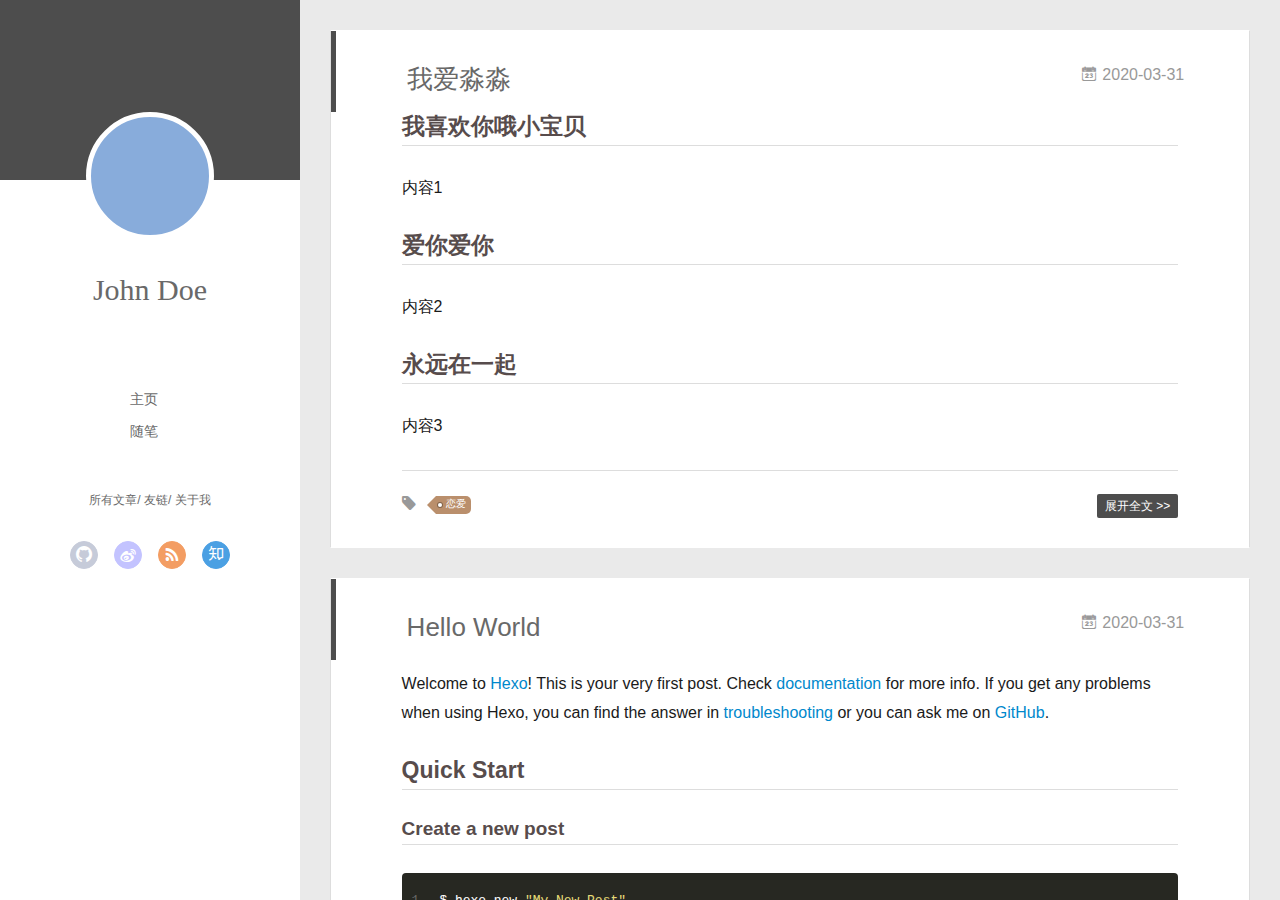
==== commit 64c7a3c6: "Site updated: 2020-03-31 10:40:58" ====
--- a/index.html
+++ b/index.html
@@ -3,8 +3,9 @@
 <head>
   <meta charset="utf-8">
   
-
-  
+  <meta name="renderer" content="webkit">
+  <meta http-equiv="X-UA-Compatible" content="IE=edge" >
+  <link rel="dns-prefetch" href="http://yoursite.com">
   <title>Hexo</title>
   <meta name="viewport" content="width=device-width, initial-scale=1, maximum-scale=1">
   <meta property="og:type" content="website">
@@ -15,64 +16,144 @@
 <meta property="article:author" content="John Doe">
 <meta name="twitter:card" content="summary">
   
-    <link rel="alternate" href="/atom.xml" title="Hexo" type="application/atom+xml">
+    <link rel="alternative" href="/atom.xml" title="Hexo" type="application/atom+xml">
   
   
     <link rel="icon" href="/favicon.png">
   
-  
-    <link href="//fonts.googleapis.com/css?family=Source+Code+Pro" rel="stylesheet" type="text/css">
-  
-  
-<link rel="stylesheet" href="/css/style.css">
+  <link rel="stylesheet" type="text/css" href="/./main.0cf68a.css">
+  <style type="text/css">
+  
+    #container.show {
+      background: linear-gradient(200deg,#a0cfe4,#e8c37e);
+    }
+  </style>
+  
+
+  
 
 <meta name="generator" content="Hexo 4.2.0"></head>
 
 <body>
-  <div id="container">
-    <div id="wrap">
-      <header id="header">
-  <div id="banner"></div>
-  <div id="header-outer" class="outer">
-    <div id="header-title" class="inner">
-      <h1 id="logo-wrap">
-        <a href="/" id="logo">Hexo</a>
-      </h1>
-      
-    </div>
-    <div id="header-inner" class="inner">
-      <nav id="main-nav">
-        <a id="main-nav-toggle" class="nav-icon"></a>
-        
-          <a class="main-nav-link" href="/">Home</a>
-        
-          <a class="main-nav-link" href="/archives">Archives</a>
-        
-      </nav>
-      <nav id="sub-nav">
-        
-          <a id="nav-rss-link" class="nav-icon" href="/atom.xml" title="RSS Feed"></a>
-        
-        <a id="nav-search-btn" class="nav-icon" title="Search"></a>
-      </nav>
-      <div id="search-form-wrap">
-        <form action="//google.com/search" method="get" accept-charset="UTF-8" class="search-form"><input type="search" name="q" class="search-form-input" placeholder="Search"><button type="submit" class="search-form-submit">&#xF002;</button><input type="hidden" name="sitesearch" value="http://yoursite.com"></form>
-      </div>
-    </div>
-  </div>
-</header>
-      <div class="outer">
-        <section id="main">
-  
-    <article id="post-我爱淼淼" class="article article-type-post" itemscope itemprop="blogPost">
-  <div class="article-meta">
-    <a href="/2020/03/31/%E6%88%91%E7%88%B1%E6%B7%BC%E6%B7%BC/" class="article-date">
-  <time datetime="2020-03-30T17:13:21.000Z" itemprop="datePublished">2020-03-31</time>
-</a>
-    
-  </div>
+  <div id="container" q-class="show:isCtnShow">
+    <canvas id="anm-canvas" class="anm-canvas"></canvas>
+    <div class="left-col" q-class="show:isShow">
+      
+<div class="overlay" style="background: #4d4d4d"></div>
+<div class="intrude-less">
+	<header id="header" class="inner">
+		<a href="/" class="profilepic">
+			<img src="" class="js-avatar">
+		</a>
+		<hgroup>
+		  <h1 class="header-author"><a href="/">John Doe</a></h1>
+		</hgroup>
+		
+
+		<nav class="header-menu">
+			<ul>
+			
+				<li><a href="/">主页</a></li>
+	        
+				<li><a href="/tags/%E9%9A%8F%E7%AC%94/">随笔</a></li>
+	        
+			</ul>
+		</nav>
+		<nav class="header-smart-menu">
+    		
+    			
+    			<a q-on="click: openSlider(e, 'innerArchive')" href="javascript:void(0)">所有文章</a>
+    			
+            
+    			
+    			<a q-on="click: openSlider(e, 'friends')" href="javascript:void(0)">友链</a>
+    			
+            
+    			
+    			<a q-on="click: openSlider(e, 'aboutme')" href="javascript:void(0)">关于我</a>
+    			
+            
+		</nav>
+		<nav class="header-nav">
+			<div class="social">
+				
+					<a class="github" target="_blank" href="#" title="github"><i class="icon-github"></i></a>
+		        
+					<a class="weibo" target="_blank" href="#" title="weibo"><i class="icon-weibo"></i></a>
+		        
+					<a class="rss" target="_blank" href="#" title="rss"><i class="icon-rss"></i></a>
+		        
+					<a class="zhihu" target="_blank" href="#" title="zhihu"><i class="icon-zhihu"></i></a>
+		        
+			</div>
+		</nav>
+	</header>		
+</div>
+
+    </div>
+    <div class="mid-col" q-class="show:isShow,hide:isShow|isFalse">
+      
+<nav id="mobile-nav">
+  	<div class="overlay js-overlay" style="background: #4d4d4d"></div>
+	<div class="btnctn js-mobile-btnctn">
+  		<div class="slider-trigger list" q-on="click: openSlider(e)"><i class="icon icon-sort"></i></div>
+	</div>
+	<div class="intrude-less">
+		<header id="header" class="inner">
+			<div class="profilepic">
+				<img src="" class="js-avatar">
+			</div>
+			<hgroup>
+			  <h1 class="header-author js-header-author">John Doe</h1>
+			</hgroup>
+			
+			
+			
+				
+			
+				
+			
+			
+			
+			<nav class="header-nav">
+				<div class="social">
+					
+						<a class="github" target="_blank" href="#" title="github"><i class="icon-github"></i></a>
+			        
+						<a class="weibo" target="_blank" href="#" title="weibo"><i class="icon-weibo"></i></a>
+			        
+						<a class="rss" target="_blank" href="#" title="rss"><i class="icon-rss"></i></a>
+			        
+						<a class="zhihu" target="_blank" href="#" title="zhihu"><i class="icon-zhihu"></i></a>
+			        
+				</div>
+			</nav>
+
+			<nav class="header-menu js-header-menu">
+				<ul style="width: 50%">
+				
+				
+					<li style="width: 50%"><a href="/">主页</a></li>
+		        
+					<li style="width: 50%"><a href="/tags/%E9%9A%8F%E7%AC%94/">随笔</a></li>
+		        
+				</ul>
+			</nav>
+		</header>				
+	</div>
+	<div class="mobile-mask" style="display:none" q-show="isShow"></div>
+</nav>
+
+      <div id="wrapper" class="body-wrap">
+        <div class="menu-l">
+          <div class="canvas-wrap">
+            <canvas data-colors="#eaeaea" data-sectionHeight="100" data-contentId="js-content" id="myCanvas1" class="anm-canvas"></canvas>
+          </div>
+          <div id="js-content" class="content-ll">
+            
+  
+    <article id="post-我爱淼淼" class="article article-type-post  article-index" itemscope itemprop="blogPost">
   <div class="article-inner">
-    
     
       <header class="article-header">
         
@@ -82,6 +163,11 @@
     </h1>
   
 
+        
+        <a href="/2020/03/31/%E6%88%91%E7%88%B1%E6%B7%BC%E6%B7%BC/" class="archive-article-date">
+  	<time datetime="2020-03-30T17:13:21.000Z" itemprop="datePublished"><i class="icon-calendar icon"></i>2020-03-31</time>
+</a>
+        
       </header>
     
     <div class="article-entry" itemprop="articleBody">
@@ -91,29 +177,59 @@
 <h2 id="永远在一起"><a href="#永远在一起" class="headerlink" title="永远在一起"></a>永远在一起</h2><p>内容3</p>
 
       
-    </div>
-    <footer class="article-footer">
-      <a data-url="http://yoursite.com/2020/03/31/%E6%88%91%E7%88%B1%E6%B7%BC%E6%B7%BC/" data-id="ck8f9nrz10000fsuq876272lh" class="article-share-link">Share</a>
-      
-      
-  <ul class="article-tag-list" itemprop="keywords"><li class="article-tag-list-item"><a class="article-tag-list-link" href="/tags/%E6%81%8B%E7%88%B1/" rel="tag">恋爱</a></li></ul>
-
-    </footer>
+
+      
+    </div>
+    <div class="article-info article-info-index">
+      
+      
+	<div class="article-tag tagcloud">
+		<i class="icon-price-tags icon"></i>
+		<ul class="article-tag-list">
+			 
+        		<li class="article-tag-list-item">
+        			<a href="javascript:void(0)" class="js-tag article-tag-list-link color3">恋爱</a>
+        		</li>
+      		
+		</ul>
+	</div>
+
+      
+
+      
+        <p class="article-more-link">
+          <a class="article-more-a" href="/2020/03/31/%E6%88%91%E7%88%B1%E6%B7%BC%E6%B7%BC/">展开全文 >></a>
+        </p>
+      
+
+      
+      <div class="clearfix"></div>
+    </div>
   </div>
-  
 </article>
 
-
-  
-    <article id="post-hello-world" class="article article-type-post" itemscope itemprop="blogPost">
-  <div class="article-meta">
-    <a href="/2020/03/31/hello-world/" class="article-date">
-  <time datetime="2020-03-30T16:57:37.059Z" itemprop="datePublished">2020-03-31</time>
-</a>
-    
-  </div>
+<aside class="wrap-side-operation">
+    <div class="mod-side-operation">
+        
+        <div class="jump-container" id="js-jump-container" style="display:none;">
+            <a href="javascript:void(0)" class="mod-side-operation__jump-to-top">
+                <i class="icon-font icon-back"></i>
+            </a>
+            <div id="js-jump-plan-container" class="jump-plan-container" style="top: -11px;">
+                <i class="icon-font icon-plane jump-plane"></i>
+            </div>
+        </div>
+        
+        
+    </div>
+</aside>
+
+
+
+
+  
+    <article id="post-hello-world" class="article article-type-post  article-index" itemscope itemprop="blogPost">
   <div class="article-inner">
-    
     
       <header class="article-header">
         
@@ -123,6 +239,11 @@
     </h1>
   
 
+        
+        <a href="/2020/03/31/hello-world/" class="archive-article-date">
+  	<time datetime="2020-03-30T16:57:37.059Z" itemprop="datePublished"><i class="icon-calendar icon"></i>2020-03-31</time>
+</a>
+        
       </header>
     
     <div class="article-entry" itemprop="articleBody">
@@ -142,114 +263,296 @@
 <p>More info: <a href="https://hexo.io/docs/one-command-deployment.html" target="_blank" rel="noopener">Deployment</a></p>
 
       
-    </div>
-    <footer class="article-footer">
-      <a data-url="http://yoursite.com/2020/03/31/hello-world/" data-id="ck8f9mj150000y4uqbuvhepch" class="article-share-link">Share</a>
-      
-      
-    </footer>
+
+      
+    </div>
+    <div class="article-info article-info-index">
+      
+      
+      
+
+      
+        <p class="article-more-link">
+          <a class="article-more-a" href="/2020/03/31/hello-world/">展开全文 >></a>
+        </p>
+      
+
+      
+      <div class="clearfix"></div>
+    </div>
   </div>
-  
 </article>
 
-
-  
-
-
-</section>
-        
-          <aside id="sidebar">
-  
-    
-
-  
-    
-  <div class="widget-wrap">
-    <h3 class="widget-title">Tags</h3>
-    <div class="widget">
-      <ul class="tag-list" itemprop="keywords"><li class="tag-list-item"><a class="tag-list-link" href="/tags/%E6%81%8B%E7%88%B1/" rel="tag">恋爱</a></li></ul>
-    </div>
-  </div>
-
-
-  
-    
-  <div class="widget-wrap">
-    <h3 class="widget-title">Tag Cloud</h3>
-    <div class="widget tagcloud">
-      <a href="/tags/%E6%81%8B%E7%88%B1/" style="font-size: 10px;">恋爱</a>
-    </div>
-  </div>
-
-  
-    
-  <div class="widget-wrap">
-    <h3 class="widget-title">Archives</h3>
-    <div class="widget">
-      <ul class="archive-list"><li class="archive-list-item"><a class="archive-list-link" href="/archives/2020/03/">March 2020</a></li></ul>
-    </div>
-  </div>
-
-
-  
-    
-  <div class="widget-wrap">
-    <h3 class="widget-title">Recent Posts</h3>
-    <div class="widget">
-      <ul>
-        
-          <li>
-            <a href="/2020/03/31/%E6%88%91%E7%88%B1%E6%B7%BC%E6%B7%BC/">我爱淼淼</a>
-          </li>
-        
-          <li>
-            <a href="/2020/03/31/hello-world/">Hello World</a>
-          </li>
-        
-      </ul>
-    </div>
-  </div>
-
-  
+<aside class="wrap-side-operation">
+    <div class="mod-side-operation">
+        
+        <div class="jump-container" id="js-jump-container" style="display:none;">
+            <a href="javascript:void(0)" class="mod-side-operation__jump-to-top">
+                <i class="icon-font icon-back"></i>
+            </a>
+            <div id="js-jump-plan-container" class="jump-plan-container" style="top: -11px;">
+                <i class="icon-font icon-plane jump-plane"></i>
+            </div>
+        </div>
+        
+        
+    </div>
 </aside>
-        
+
+
+
+
+  
+  
+
+
+          </div>
+        </div>
       </div>
       <footer id="footer">
-  
   <div class="outer">
-    <div id="footer-info" class="inner">
-      &copy; 2020 John Doe<br>
-      Powered by <a href="http://hexo.io/" target="_blank">Hexo</a>
+    <div id="footer-info">
+    	<div class="footer-left">
+    		&copy; 2020 John Doe
+    	</div>
+      	<div class="footer-right">
+      		<a href="http://hexo.io/" target="_blank">Hexo</a>  Theme <a href="https://github.com/litten/hexo-theme-yilia" target="_blank">Yilia</a> by Litten
+      	</div>
     </div>
   </div>
 </footer>
     </div>
-    <nav id="mobile-nav">
-  
-    <a href="/" class="mobile-nav-link">Home</a>
-  
-    <a href="/archives" class="mobile-nav-link">Archives</a>
-  
-</nav>
-    
-
-<script src="//ajax.googleapis.com/ajax/libs/jquery/2.0.3/jquery.min.js"></script>
-
-
-  
-<link rel="stylesheet" href="/fancybox/jquery.fancybox.css">
-
-  
-<script src="/fancybox/jquery.fancybox.pack.js"></script>
-
-
-
-
-<script src="/js/script.js"></script>
-
-
-
-
+    <script>
+	var yiliaConfig = {
+		mathjax: false,
+		isHome: true,
+		isPost: false,
+		isArchive: false,
+		isTag: false,
+		isCategory: false,
+		open_in_new: false,
+		toc_hide_index: true,
+		root: "/",
+		innerArchive: true,
+		showTags: false
+	}
+</script>
+
+<script>!function(t){function n(e){if(r[e])return r[e].exports;var i=r[e]={exports:{},id:e,loaded:!1};return t[e].call(i.exports,i,i.exports,n),i.loaded=!0,i.exports}var r={};n.m=t,n.c=r,n.p="./",n(0)}([function(t,n,r){r(195),t.exports=r(191)},function(t,n,r){var e=r(3),i=r(52),o=r(27),u=r(28),c=r(53),f="prototype",a=function(t,n,r){var s,l,h,v,p=t&a.F,d=t&a.G,y=t&a.S,g=t&a.P,b=t&a.B,m=d?e:y?e[n]||(e[n]={}):(e[n]||{})[f],x=d?i:i[n]||(i[n]={}),w=x[f]||(x[f]={});d&&(r=n);for(s in r)l=!p&&m&&void 0!==m[s],h=(l?m:r)[s],v=b&&l?c(h,e):g&&"function"==typeof h?c(Function.call,h):h,m&&u(m,s,h,t&a.U),x[s]!=h&&o(x,s,v),g&&w[s]!=h&&(w[s]=h)};e.core=i,a.F=1,a.G=2,a.S=4,a.P=8,a.B=16,a.W=32,a.U=64,a.R=128,t.exports=a},function(t,n,r){var e=r(6);t.exports=function(t){if(!e(t))throw TypeError(t+" is not an object!");return t}},function(t,n){var r=t.exports="undefined"!=typeof window&&window.Math==Math?window:"undefined"!=typeof self&&self.Math==Math?self:Function("return this")();"number"==typeof __g&&(__g=r)},function(t,n){t.exports=function(t){try{return!!t()}catch(t){return!0}}},function(t,n){var r=t.exports="undefined"!=typeof window&&window.Math==Math?window:"undefined"!=typeof self&&self.Math==Math?self:Function("return this")();"number"==typeof __g&&(__g=r)},function(t,n){t.exports=function(t){return"object"==typeof t?null!==t:"function"==typeof t}},function(t,n,r){var e=r(126)("wks"),i=r(76),o=r(3).Symbol,u="function"==typeof o;(t.exports=function(t){return e[t]||(e[t]=u&&o[t]||(u?o:i)("Symbol."+t))}).store=e},function(t,n){var r={}.hasOwnProperty;t.exports=function(t,n){return r.call(t,n)}},function(t,n,r){var e=r(94),i=r(33);t.exports=function(t){return e(i(t))}},function(t,n,r){t.exports=!r(4)(function(){return 7!=Object.defineProperty({},"a",{get:function(){return 7}}).a})},function(t,n,r){var e=r(2),i=r(167),o=r(50),u=Object.defineProperty;n.f=r(10)?Object.defineProperty:function(t,n,r){if(e(t),n=o(n,!0),e(r),i)try{return u(t,n,r)}catch(t){}if("get"in r||"set"in r)throw TypeError("Accessors not supported!");return"value"in r&&(t[n]=r.value),t}},function(t,n,r){t.exports=!r(18)(function(){return 7!=Object.defineProperty({},"a",{get:function(){return 7}}).a})},function(t,n,r){var e=r(14),i=r(22);t.exports=r(12)?function(t,n,r){return e.f(t,n,i(1,r))}:function(t,n,r){return t[n]=r,t}},function(t,n,r){var e=r(20),i=r(58),o=r(42),u=Object.defineProperty;n.f=r(12)?Object.defineProperty:function(t,n,r){if(e(t),n=o(n,!0),e(r),i)try{return u(t,n,r)}catch(t){}if("get"in r||"set"in r)throw TypeError("Accessors not supported!");return"value"in r&&(t[n]=r.value),t}},function(t,n,r){var e=r(40)("wks"),i=r(23),o=r(5).Symbol,u="function"==typeof o;(t.exports=function(t){return e[t]||(e[t]=u&&o[t]||(u?o:i)("Symbol."+t))}).store=e},function(t,n,r){var e=r(67),i=Math.min;t.exports=function(t){return t>0?i(e(t),9007199254740991):0}},function(t,n,r){var e=r(46);t.exports=function(t){return Object(e(t))}},function(t,n){t.exports=function(t){try{return!!t()}catch(t){return!0}}},function(t,n,r){var e=r(63),i=r(34);t.exports=Object.keys||function(t){return e(t,i)}},function(t,n,r){var e=r(21);t.exports=function(t){if(!e(t))throw TypeError(t+" is not an object!");return t}},function(t,n){t.exports=function(t){return"object"==typeof t?null!==t:"function"==typeof t}},function(t,n){t.exports=function(t,n){return{enumerable:!(1&t),configurable:!(2&t),writable:!(4&t),value:n}}},function(t,n){var r=0,e=Math.random();t.exports=function(t){return"Symbol(".concat(void 0===t?"":t,")_",(++r+e).toString(36))}},function(t,n){var r={}.hasOwnProperty;t.exports=function(t,n){return r.call(t,n)}},function(t,n){var r=t.exports={version:"2.4.0"};"number"==typeof __e&&(__e=r)},function(t,n){t.exports=function(t){if("function"!=typeof t)throw TypeError(t+" is not a function!");return t}},function(t,n,r){var e=r(11),i=r(66);t.exports=r(10)?function(t,n,r){return e.f(t,n,i(1,r))}:function(t,n,r){return t[n]=r,t}},function(t,n,r){var e=r(3),i=r(27),o=r(24),u=r(76)("src"),c="toString",f=Function[c],a=(""+f).split(c);r(52).inspectSource=function(t){return f.call(t)},(t.exports=function(t,n,r,c){var f="function"==typeof r;f&&(o(r,"name")||i(r,"name",n)),t[n]!==r&&(f&&(o(r,u)||i(r,u,t[n]?""+t[n]:a.join(String(n)))),t===e?t[n]=r:c?t[n]?t[n]=r:i(t,n,r):(delete t[n],i(t,n,r)))})(Function.prototype,c,function(){return"function"==typeof this&&this[u]||f.call(this)})},function(t,n,r){var e=r(1),i=r(4),o=r(46),u=function(t,n,r,e){var i=String(o(t)),u="<"+n;return""!==r&&(u+=" "+r+'="'+String(e).replace(/"/g,"&quot;")+'"'),u+">"+i+"</"+n+">"};t.exports=function(t,n){var r={};r[t]=n(u),e(e.P+e.F*i(function(){var n=""[t]('"');return n!==n.toLowerCase()||n.split('"').length>3}),"String",r)}},function(t,n,r){var e=r(115),i=r(46);t.exports=function(t){return e(i(t))}},function(t,n,r){var e=r(116),i=r(66),o=r(30),u=r(50),c=r(24),f=r(167),a=Object.getOwnPropertyDescriptor;n.f=r(10)?a:function(t,n){if(t=o(t),n=u(n,!0),f)try{return a(t,n)}catch(t){}if(c(t,n))return i(!e.f.call(t,n),t[n])}},function(t,n,r){var e=r(24),i=r(17),o=r(145)("IE_PROTO"),u=Object.prototype;t.exports=Object.getPrototypeOf||function(t){return t=i(t),e(t,o)?t[o]:"function"==typeof t.constructor&&t instanceof t.constructor?t.constructor.prototype:t instanceof Object?u:null}},function(t,n){t.exports=function(t){if(void 0==t)throw TypeError("Can't call method on  "+t);return t}},function(t,n){t.exports="constructor,hasOwnProperty,isPrototypeOf,propertyIsEnumerable,toLocaleString,toString,valueOf".split(",")},function(t,n){t.exports={}},function(t,n){t.exports=!0},function(t,n){n.f={}.propertyIsEnumerable},function(t,n,r){var e=r(14).f,i=r(8),o=r(15)("toStringTag");t.exports=function(t,n,r){t&&!i(t=r?t:t.prototype,o)&&e(t,o,{configurable:!0,value:n})}},function(t,n,r){var e=r(40)("keys"),i=r(23);t.exports=function(t){return e[t]||(e[t]=i(t))}},function(t,n,r){var e=r(5),i="__core-js_shared__",o=e[i]||(e[i]={});t.exports=function(t){return o[t]||(o[t]={})}},function(t,n){var r=Math.ceil,e=Math.floor;t.exports=function(t){return isNaN(t=+t)?0:(t>0?e:r)(t)}},function(t,n,r){var e=r(21);t.exports=function(t,n){if(!e(t))return t;var r,i;if(n&&"function"==typeof(r=t.toString)&&!e(i=r.call(t)))return i;if("function"==typeof(r=t.valueOf)&&!e(i=r.call(t)))return i;if(!n&&"function"==typeof(r=t.toString)&&!e(i=r.call(t)))return i;throw TypeError("Can't convert object to primitive value")}},function(t,n,r){var e=r(5),i=r(25),o=r(36),u=r(44),c=r(14).f;t.exports=function(t){var n=i.Symbol||(i.Symbol=o?{}:e.Symbol||{});"_"==t.charAt(0)||t in n||c(n,t,{value:u.f(t)})}},function(t,n,r){n.f=r(15)},function(t,n){var r={}.toString;t.exports=function(t){return r.call(t).slice(8,-1)}},function(t,n){t.exports=function(t){if(void 0==t)throw TypeError("Can't call method on  "+t);return t}},function(t,n,r){var e=r(4);t.exports=function(t,n){return!!t&&e(function(){n?t.call(null,function(){},1):t.call(null)})}},function(t,n,r){var e=r(53),i=r(115),o=r(17),u=r(16),c=r(203);t.exports=function(t,n){var r=1==t,f=2==t,a=3==t,s=4==t,l=6==t,h=5==t||l,v=n||c;return function(n,c,p){for(var d,y,g=o(n),b=i(g),m=e(c,p,3),x=u(b.length),w=0,S=r?v(n,x):f?v(n,0):void 0;x>w;w++)if((h||w in b)&&(d=b[w],y=m(d,w,g),t))if(r)S[w]=y;else if(y)switch(t){case 3:return!0;case 5:return d;case 6:return w;case 2:S.push(d)}else if(s)return!1;return l?-1:a||s?s:S}}},function(t,n,r){var e=r(1),i=r(52),o=r(4);t.exports=function(t,n){var r=(i.Object||{})[t]||Object[t],u={};u[t]=n(r),e(e.S+e.F*o(function(){r(1)}),"Object",u)}},function(t,n,r){var e=r(6);t.exports=function(t,n){if(!e(t))return t;var r,i;if(n&&"function"==typeof(r=t.toString)&&!e(i=r.call(t)))return i;if("function"==typeof(r=t.valueOf)&&!e(i=r.call(t)))return i;if(!n&&"function"==typeof(r=t.toString)&&!e(i=r.call(t)))return i;throw TypeError("Can't convert object to primitive value")}},function(t,n,r){var e=r(5),i=r(25),o=r(91),u=r(13),c="prototype",f=function(t,n,r){var a,s,l,h=t&f.F,v=t&f.G,p=t&f.S,d=t&f.P,y=t&f.B,g=t&f.W,b=v?i:i[n]||(i[n]={}),m=b[c],x=v?e:p?e[n]:(e[n]||{})[c];v&&(r=n);for(a in r)(s=!h&&x&&void 0!==x[a])&&a in b||(l=s?x[a]:r[a],b[a]=v&&"function"!=typeof x[a]?r[a]:y&&s?o(l,e):g&&x[a]==l?function(t){var n=function(n,r,e){if(this instanceof t){switch(arguments.length){case 0:return new t;case 1:return new t(n);case 2:return new t(n,r)}return new t(n,r,e)}return t.apply(this,arguments)};return n[c]=t[c],n}(l):d&&"function"==typeof l?o(Function.call,l):l,d&&((b.virtual||(b.virtual={}))[a]=l,t&f.R&&m&&!m[a]&&u(m,a,l)))};f.F=1,f.G=2,f.S=4,f.P=8,f.B=16,f.W=32,f.U=64,f.R=128,t.exports=f},function(t,n){var r=t.exports={version:"2.4.0"};"number"==typeof __e&&(__e=r)},function(t,n,r){var e=r(26);t.exports=function(t,n,r){if(e(t),void 0===n)return t;switch(r){case 1:return function(r){return t.call(n,r)};case 2:return function(r,e){return t.call(n,r,e)};case 3:return function(r,e,i){return t.call(n,r,e,i)}}return function(){return t.apply(n,arguments)}}},function(t,n,r){var e=r(183),i=r(1),o=r(126)("metadata"),u=o.store||(o.store=new(r(186))),c=function(t,n,r){var i=u.get(t);if(!i){if(!r)return;u.set(t,i=new e)}var o=i.get(n);if(!o){if(!r)return;i.set(n,o=new e)}return o},f=function(t,n,r){var e=c(n,r,!1);return void 0!==e&&e.has(t)},a=function(t,n,r){var e=c(n,r,!1);return void 0===e?void 0:e.get(t)},s=function(t,n,r,e){c(r,e,!0).set(t,n)},l=function(t,n){var r=c(t,n,!1),e=[];return r&&r.forEach(function(t,n){e.push(n)}),e},h=function(t){return void 0===t||"symbol"==typeof t?t:String(t)},v=function(t){i(i.S,"Reflect",t)};t.exports={store:u,map:c,has:f,get:a,set:s,keys:l,key:h,exp:v}},function(t,n,r){"use strict";if(r(10)){var e=r(69),i=r(3),o=r(4),u=r(1),c=r(127),f=r(152),a=r(53),s=r(68),l=r(66),h=r(27),v=r(73),p=r(67),d=r(16),y=r(75),g=r(50),b=r(24),m=r(180),x=r(114),w=r(6),S=r(17),_=r(137),O=r(70),E=r(32),P=r(71).f,j=r(154),F=r(76),M=r(7),A=r(48),N=r(117),T=r(146),I=r(155),k=r(80),L=r(123),R=r(74),C=r(130),D=r(160),U=r(11),W=r(31),G=U.f,B=W.f,V=i.RangeError,z=i.TypeError,q=i.Uint8Array,K="ArrayBuffer",J="Shared"+K,Y="BYTES_PER_ELEMENT",H="prototype",$=Array[H],X=f.ArrayBuffer,Q=f.DataView,Z=A(0),tt=A(2),nt=A(3),rt=A(4),et=A(5),it=A(6),ot=N(!0),ut=N(!1),ct=I.values,ft=I.keys,at=I.entries,st=$.lastIndexOf,lt=$.reduce,ht=$.reduceRight,vt=$.join,pt=$.sort,dt=$.slice,yt=$.toString,gt=$.toLocaleString,bt=M("iterator"),mt=M("toStringTag"),xt=F("typed_constructor"),wt=F("def_constructor"),St=c.CONSTR,_t=c.TYPED,Ot=c.VIEW,Et="Wrong length!",Pt=A(1,function(t,n){return Tt(T(t,t[wt]),n)}),jt=o(function(){return 1===new q(new Uint16Array([1]).buffer)[0]}),Ft=!!q&&!!q[H].set&&o(function(){new q(1).set({})}),Mt=function(t,n){if(void 0===t)throw z(Et);var r=+t,e=d(t);if(n&&!m(r,e))throw V(Et);return e},At=function(t,n){var r=p(t);if(r<0||r%n)throw V("Wrong offset!");return r},Nt=function(t){if(w(t)&&_t in t)return t;throw z(t+" is not a typed array!")},Tt=function(t,n){if(!(w(t)&&xt in t))throw z("It is not a typed array constructor!");return new t(n)},It=function(t,n){return kt(T(t,t[wt]),n)},kt=function(t,n){for(var r=0,e=n.length,i=Tt(t,e);e>r;)i[r]=n[r++];return i},Lt=function(t,n,r){G(t,n,{get:function(){return this._d[r]}})},Rt=function(t){var n,r,e,i,o,u,c=S(t),f=arguments.length,s=f>1?arguments[1]:void 0,l=void 0!==s,h=j(c);if(void 0!=h&&!_(h)){for(u=h.call(c),e=[],n=0;!(o=u.next()).done;n++)e.push(o.value);c=e}for(l&&f>2&&(s=a(s,arguments[2],2)),n=0,r=d(c.length),i=Tt(this,r);r>n;n++)i[n]=l?s(c[n],n):c[n];return i},Ct=function(){for(var t=0,n=arguments.length,r=Tt(this,n);n>t;)r[t]=arguments[t++];return r},Dt=!!q&&o(function(){gt.call(new q(1))}),Ut=function(){return gt.apply(Dt?dt.call(Nt(this)):Nt(this),arguments)},Wt={copyWithin:function(t,n){return D.call(Nt(this),t,n,arguments.length>2?arguments[2]:void 0)},every:function(t){return rt(Nt(this),t,arguments.length>1?arguments[1]:void 0)},fill:function(t){return C.apply(Nt(this),arguments)},filter:function(t){return It(this,tt(Nt(this),t,arguments.length>1?arguments[1]:void 0))},find:function(t){return et(Nt(this),t,arguments.length>1?arguments[1]:void 0)},findIndex:function(t){return it(Nt(this),t,arguments.length>1?arguments[1]:void 0)},forEach:function(t){Z(Nt(this),t,arguments.length>1?arguments[1]:void 0)},indexOf:function(t){return ut(Nt(this),t,arguments.length>1?arguments[1]:void 0)},includes:function(t){return ot(Nt(this),t,arguments.length>1?arguments[1]:void 0)},join:function(t){return vt.apply(Nt(this),arguments)},lastIndexOf:function(t){return st.apply(Nt(this),arguments)},map:function(t){return Pt(Nt(this),t,arguments.length>1?arguments[1]:void 0)},reduce:function(t){return lt.apply(Nt(this),arguments)},reduceRight:function(t){return ht.apply(Nt(this),arguments)},reverse:function(){for(var t,n=this,r=Nt(n).length,e=Math.floor(r/2),i=0;i<e;)t=n[i],n[i++]=n[--r],n[r]=t;return n},some:function(t){return nt(Nt(this),t,arguments.length>1?arguments[1]:void 0)},sort:function(t){return pt.call(Nt(this),t)},subarray:function(t,n){var r=Nt(this),e=r.length,i=y(t,e);return new(T(r,r[wt]))(r.buffer,r.byteOffset+i*r.BYTES_PER_ELEMENT,d((void 0===n?e:y(n,e))-i))}},Gt=function(t,n){return It(this,dt.call(Nt(this),t,n))},Bt=function(t){Nt(this);var n=At(arguments[1],1),r=this.length,e=S(t),i=d(e.length),o=0;if(i+n>r)throw V(Et);for(;o<i;)this[n+o]=e[o++]},Vt={entries:function(){return at.call(Nt(this))},keys:function(){return ft.call(Nt(this))},values:function(){return ct.call(Nt(this))}},zt=function(t,n){return w(t)&&t[_t]&&"symbol"!=typeof n&&n in t&&String(+n)==String(n)},qt=function(t,n){return zt(t,n=g(n,!0))?l(2,t[n]):B(t,n)},Kt=function(t,n,r){return!(zt(t,n=g(n,!0))&&w(r)&&b(r,"value"))||b(r,"get")||b(r,"set")||r.configurable||b(r,"writable")&&!r.writable||b(r,"enumerable")&&!r.enumerable?G(t,n,r):(t[n]=r.value,t)};St||(W.f=qt,U.f=Kt),u(u.S+u.F*!St,"Object",{getOwnPropertyDescriptor:qt,defineProperty:Kt}),o(function(){yt.call({})})&&(yt=gt=function(){return vt.call(this)});var Jt=v({},Wt);v(Jt,Vt),h(Jt,bt,Vt.values),v(Jt,{slice:Gt,set:Bt,constructor:function(){},toString:yt,toLocaleString:Ut}),Lt(Jt,"buffer","b"),Lt(Jt,"byteOffset","o"),Lt(Jt,"byteLength","l"),Lt(Jt,"length","e"),G(Jt,mt,{get:function(){return this[_t]}}),t.exports=function(t,n,r,f){f=!!f;var a=t+(f?"Clamped":"")+"Array",l="Uint8Array"!=a,v="get"+t,p="set"+t,y=i[a],g=y||{},b=y&&E(y),m=!y||!c.ABV,S={},_=y&&y[H],j=function(t,r){var e=t._d;return e.v[v](r*n+e.o,jt)},F=function(t,r,e){var i=t._d;f&&(e=(e=Math.round(e))<0?0:e>255?255:255&e),i.v[p](r*n+i.o,e,jt)},M=function(t,n){G(t,n,{get:function(){return j(this,n)},set:function(t){return F(this,n,t)},enumerable:!0})};m?(y=r(function(t,r,e,i){s(t,y,a,"_d");var o,u,c,f,l=0,v=0;if(w(r)){if(!(r instanceof X||(f=x(r))==K||f==J))return _t in r?kt(y,r):Rt.call(y,r);o=r,v=At(e,n);var p=r.byteLength;if(void 0===i){if(p%n)throw V(Et);if((u=p-v)<0)throw V(Et)}else if((u=d(i)*n)+v>p)throw V(Et);c=u/n}else c=Mt(r,!0),u=c*n,o=new X(u);for(h(t,"_d",{b:o,o:v,l:u,e:c,v:new Q(o)});l<c;)M(t,l++)}),_=y[H]=O(Jt),h(_,"constructor",y)):L(function(t){new y(null),new y(t)},!0)||(y=r(function(t,r,e,i){s(t,y,a);var o;return w(r)?r instanceof X||(o=x(r))==K||o==J?void 0!==i?new g(r,At(e,n),i):void 0!==e?new g(r,At(e,n)):new g(r):_t in r?kt(y,r):Rt.call(y,r):new g(Mt(r,l))}),Z(b!==Function.prototype?P(g).concat(P(b)):P(g),function(t){t in y||h(y,t,g[t])}),y[H]=_,e||(_.constructor=y));var A=_[bt],N=!!A&&("values"==A.name||void 0==A.name),T=Vt.values;h(y,xt,!0),h(_,_t,a),h(_,Ot,!0),h(_,wt,y),(f?new y(1)[mt]==a:mt in _)||G(_,mt,{get:function(){return a}}),S[a]=y,u(u.G+u.W+u.F*(y!=g),S),u(u.S,a,{BYTES_PER_ELEMENT:n,from:Rt,of:Ct}),Y in _||h(_,Y,n),u(u.P,a,Wt),R(a),u(u.P+u.F*Ft,a,{set:Bt}),u(u.P+u.F*!N,a,Vt),u(u.P+u.F*(_.toString!=yt),a,{toString:yt}),u(u.P+u.F*o(function(){new y(1).slice()}),a,{slice:Gt}),u(u.P+u.F*(o(function(){return[1,2].toLocaleString()!=new y([1,2]).toLocaleString()})||!o(function(){_.toLocaleString.call([1,2])})),a,{toLocaleString:Ut}),k[a]=N?A:T,e||N||h(_,bt,T)}}else t.exports=function(){}},function(t,n){var r={}.toString;t.exports=function(t){return r.call(t).slice(8,-1)}},function(t,n,r){var e=r(21),i=r(5).document,o=e(i)&&e(i.createElement);t.exports=function(t){return o?i.createElement(t):{}}},function(t,n,r){t.exports=!r(12)&&!r(18)(function(){return 7!=Object.defineProperty(r(57)("div"),"a",{get:function(){return 7}}).a})},function(t,n,r){"use strict";var e=r(36),i=r(51),o=r(64),u=r(13),c=r(8),f=r(35),a=r(96),s=r(38),l=r(103),h=r(15)("iterator"),v=!([].keys&&"next"in[].keys()),p="keys",d="values",y=function(){return this};t.exports=function(t,n,r,g,b,m,x){a(r,n,g);var w,S,_,O=function(t){if(!v&&t in F)return F[t];switch(t){case p:case d:return function(){return new r(this,t)}}return function(){return new r(this,t)}},E=n+" Iterator",P=b==d,j=!1,F=t.prototype,M=F[h]||F["@@iterator"]||b&&F[b],A=M||O(b),N=b?P?O("entries"):A:void 0,T="Array"==n?F.entries||M:M;if(T&&(_=l(T.call(new t)))!==Object.prototype&&(s(_,E,!0),e||c(_,h)||u(_,h,y)),P&&M&&M.name!==d&&(j=!0,A=function(){return M.call(this)}),e&&!x||!v&&!j&&F[h]||u(F,h,A),f[n]=A,f[E]=y,b)if(w={values:P?A:O(d),keys:m?A:O(p),entries:N},x)for(S in w)S in F||o(F,S,w[S]);else i(i.P+i.F*(v||j),n,w);return w}},function(t,n,r){var e=r(20),i=r(100),o=r(34),u=r(39)("IE_PROTO"),c=function(){},f="prototype",a=function(){var t,n=r(57)("iframe"),e=o.length;for(n.style.display="none",r(93).appendChild(n),n.src="javascript:",t=n.contentWindow.document,t.open(),t.write("<script>document.F=Object<\/script>"),t.close(),a=t.F;e--;)delete a[f][o[e]];return a()};t.exports=Object.create||function(t,n){var r;return null!==t?(c[f]=e(t),r=new c,c[f]=null,r[u]=t):r=a(),void 0===n?r:i(r,n)}},function(t,n,r){var e=r(63),i=r(34).concat("length","prototype");n.f=Object.getOwnPropertyNames||function(t){return e(t,i)}},function(t,n){n.f=Object.getOwnPropertySymbols},function(t,n,r){var e=r(8),i=r(9),o=r(90)(!1),u=r(39)("IE_PROTO");t.exports=function(t,n){var r,c=i(t),f=0,a=[];for(r in c)r!=u&&e(c,r)&&a.push(r);for(;n.length>f;)e(c,r=n[f++])&&(~o(a,r)||a.push(r));return a}},function(t,n,r){t.exports=r(13)},function(t,n,r){var e=r(76)("meta"),i=r(6),o=r(24),u=r(11).f,c=0,f=Object.isExtensible||function(){return!0},a=!r(4)(function(){return f(Object.preventExtensions({}))}),s=function(t){u(t,e,{value:{i:"O"+ ++c,w:{}}})},l=function(t,n){if(!i(t))return"symbol"==typeof t?t:("string"==typeof t?"S":"P")+t;if(!o(t,e)){if(!f(t))return"F";if(!n)return"E";s(t)}return t[e].i},h=function(t,n){if(!o(t,e)){if(!f(t))return!0;if(!n)return!1;s(t)}return t[e].w},v=function(t){return a&&p.NEED&&f(t)&&!o(t,e)&&s(t),t},p=t.exports={KEY:e,NEED:!1,fastKey:l,getWeak:h,onFreeze:v}},function(t,n){t.exports=function(t,n){return{enumerable:!(1&t),configurable:!(2&t),writable:!(4&t),value:n}}},function(t,n){var r=Math.ceil,e=Math.floor;t.exports=function(t){return isNaN(t=+t)?0:(t>0?e:r)(t)}},function(t,n){t.exports=function(t,n,r,e){if(!(t instanceof n)||void 0!==e&&e in t)throw TypeError(r+": incorrect invocation!");return t}},function(t,n){t.exports=!1},function(t,n,r){var e=r(2),i=r(173),o=r(133),u=r(145)("IE_PROTO"),c=function(){},f="prototype",a=function(){var t,n=r(132)("iframe"),e=o.length;for(n.style.display="none",r(135).appendChild(n),n.src="javascript:",t=n.contentWindow.document,t.open(),t.write("<script>document.F=Object<\/script>"),t.close(),a=t.F;e--;)delete a[f][o[e]];return a()};t.exports=Object.create||function(t,n){var r;return null!==t?(c[f]=e(t),r=new c,c[f]=null,r[u]=t):r=a(),void 0===n?r:i(r,n)}},function(t,n,r){var e=r(175),i=r(133).concat("length","prototype");n.f=Object.getOwnPropertyNames||function(t){return e(t,i)}},function(t,n,r){var e=r(175),i=r(133);t.exports=Object.keys||function(t){return e(t,i)}},function(t,n,r){var e=r(28);t.exports=function(t,n,r){for(var i in n)e(t,i,n[i],r);return t}},function(t,n,r){"use strict";var e=r(3),i=r(11),o=r(10),u=r(7)("species");t.exports=function(t){var n=e[t];o&&n&&!n[u]&&i.f(n,u,{configurable:!0,get:function(){return this}})}},function(t,n,r){var e=r(67),i=Math.max,o=Math.min;t.exports=function(t,n){return t=e(t),t<0?i(t+n,0):o(t,n)}},function(t,n){var r=0,e=Math.random();t.exports=function(t){return"Symbol(".concat(void 0===t?"":t,")_",(++r+e).toString(36))}},function(t,n,r){var e=r(33);t.exports=function(t){return Object(e(t))}},function(t,n,r){var e=r(7)("unscopables"),i=Array.prototype;void 0==i[e]&&r(27)(i,e,{}),t.exports=function(t){i[e][t]=!0}},function(t,n,r){var e=r(53),i=r(169),o=r(137),u=r(2),c=r(16),f=r(154),a={},s={},n=t.exports=function(t,n,r,l,h){var v,p,d,y,g=h?function(){return t}:f(t),b=e(r,l,n?2:1),m=0;if("function"!=typeof g)throw TypeError(t+" is not iterable!");if(o(g)){for(v=c(t.length);v>m;m++)if((y=n?b(u(p=t[m])[0],p[1]):b(t[m]))===a||y===s)return y}else for(d=g.call(t);!(p=d.next()).done;)if((y=i(d,b,p.value,n))===a||y===s)return y};n.BREAK=a,n.RETURN=s},function(t,n){t.exports={}},function(t,n,r){var e=r(11).f,i=r(24),o=r(7)("toStringTag");t.exports=function(t,n,r){t&&!i(t=r?t:t.prototype,o)&&e(t,o,{configurable:!0,value:n})}},function(t,n,r){var e=r(1),i=r(46),o=r(4),u=r(150),c="["+u+"]",f="​+",a=RegExp("^"+c+c+"*"),s=RegExp(c+c+"*$"),l=function(t,n,r){var i={},c=o(function(){return!!u[t]()||f[t]()!=f}),a=i[t]=c?n(h):u[t];r&&(i[r]=a),e(e.P+e.F*c,"String",i)},h=l.trim=function(t,n){return t=String(i(t)),1&n&&(t=t.replace(a,"")),2&n&&(t=t.replace(s,"")),t};t.exports=l},function(t,n,r){t.exports={default:r(86),__esModule:!0}},function(t,n,r){t.exports={default:r(87),__esModule:!0}},function(t,n,r){"use strict";function e(t){return t&&t.__esModule?t:{default:t}}n.__esModule=!0;var i=r(84),o=e(i),u=r(83),c=e(u),f="function"==typeof c.default&&"symbol"==typeof o.default?function(t){return typeof t}:function(t){return t&&"function"==typeof c.default&&t.constructor===c.default&&t!==c.default.prototype?"symbol":typeof t};n.default="function"==typeof c.default&&"symbol"===f(o.default)?function(t){return void 0===t?"undefined":f(t)}:function(t){return t&&"function"==typeof c.default&&t.constructor===c.default&&t!==c.default.prototype?"symbol":void 0===t?"undefined":f(t)}},function(t,n,r){r(110),r(108),r(111),r(112),t.exports=r(25).Symbol},function(t,n,r){r(109),r(113),t.exports=r(44).f("iterator")},function(t,n){t.exports=function(t){if("function"!=typeof t)throw TypeError(t+" is not a function!");return t}},function(t,n){t.exports=function(){}},function(t,n,r){var e=r(9),i=r(106),o=r(105);t.exports=function(t){return function(n,r,u){var c,f=e(n),a=i(f.length),s=o(u,a);if(t&&r!=r){for(;a>s;)if((c=f[s++])!=c)return!0}else for(;a>s;s++)if((t||s in f)&&f[s]===r)return t||s||0;return!t&&-1}}},function(t,n,r){var e=r(88);t.exports=function(t,n,r){if(e(t),void 0===n)return t;switch(r){case 1:return function(r){return t.call(n,r)};case 2:return function(r,e){return t.call(n,r,e)};case 3:return function(r,e,i){return t.call(n,r,e,i)}}return function(){return t.apply(n,arguments)}}},function(t,n,r){var e=r(19),i=r(62),o=r(37);t.exports=function(t){var n=e(t),r=i.f;if(r)for(var u,c=r(t),f=o.f,a=0;c.length>a;)f.call(t,u=c[a++])&&n.push(u);return n}},function(t,n,r){t.exports=r(5).document&&document.documentElement},function(t,n,r){var e=r(56);t.exports=Object("z").propertyIsEnumerable(0)?Object:function(t){return"String"==e(t)?t.split(""):Object(t)}},function(t,n,r){var e=r(56);t.exports=Array.isArray||function(t){return"Array"==e(t)}},function(t,n,r){"use strict";var e=r(60),i=r(22),o=r(38),u={};r(13)(u,r(15)("iterator"),function(){return this}),t.exports=function(t,n,r){t.prototype=e(u,{next:i(1,r)}),o(t,n+" Iterator")}},function(t,n){t.exports=function(t,n){return{value:n,done:!!t}}},function(t,n,r){var e=r(19),i=r(9);t.exports=function(t,n){for(var r,o=i(t),u=e(o),c=u.length,f=0;c>f;)if(o[r=u[f++]]===n)return r}},function(t,n,r){var e=r(23)("meta"),i=r(21),o=r(8),u=r(14).f,c=0,f=Object.isExtensible||function(){return!0},a=!r(18)(function(){return f(Object.preventExtensions({}))}),s=function(t){u(t,e,{value:{i:"O"+ ++c,w:{}}})},l=function(t,n){if(!i(t))return"symbol"==typeof t?t:("string"==typeof t?"S":"P")+t;if(!o(t,e)){if(!f(t))return"F";if(!n)return"E";s(t)}return t[e].i},h=function(t,n){if(!o(t,e)){if(!f(t))return!0;if(!n)return!1;s(t)}return t[e].w},v=function(t){return a&&p.NEED&&f(t)&&!o(t,e)&&s(t),t},p=t.exports={KEY:e,NEED:!1,fastKey:l,getWeak:h,onFreeze:v}},function(t,n,r){var e=r(14),i=r(20),o=r(19);t.exports=r(12)?Object.defineProperties:function(t,n){i(t);for(var r,u=o(n),c=u.length,f=0;c>f;)e.f(t,r=u[f++],n[r]);return t}},function(t,n,r){var e=r(37),i=r(22),o=r(9),u=r(42),c=r(8),f=r(58),a=Object.getOwnPropertyDescriptor;n.f=r(12)?a:function(t,n){if(t=o(t),n=u(n,!0),f)try{return a(t,n)}catch(t){}if(c(t,n))return i(!e.f.call(t,n),t[n])}},function(t,n,r){var e=r(9),i=r(61).f,o={}.toString,u="object"==typeof window&&window&&Object.getOwnPropertyNames?Object.getOwnPropertyNames(window):[],c=function(t){try{return i(t)}catch(t){return u.slice()}};t.exports.f=function(t){return u&&"[object Window]"==o.call(t)?c(t):i(e(t))}},function(t,n,r){var e=r(8),i=r(77),o=r(39)("IE_PROTO"),u=Object.prototype;t.exports=Object.getPrototypeOf||function(t){return t=i(t),e(t,o)?t[o]:"function"==typeof t.constructor&&t instanceof t.constructor?t.constructor.prototype:t instanceof Object?u:null}},function(t,n,r){var e=r(41),i=r(33);t.exports=function(t){return function(n,r){var o,u,c=String(i(n)),f=e(r),a=c.length;return f<0||f>=a?t?"":void 0:(o=c.charCodeAt(f),o<55296||o>56319||f+1===a||(u=c.charCodeAt(f+1))<56320||u>57343?t?c.charAt(f):o:t?c.slice(f,f+2):u-56320+(o-55296<<10)+65536)}}},function(t,n,r){var e=r(41),i=Math.max,o=Math.min;t.exports=function(t,n){return t=e(t),t<0?i(t+n,0):o(t,n)}},function(t,n,r){var e=r(41),i=Math.min;t.exports=function(t){return t>0?i(e(t),9007199254740991):0}},function(t,n,r){"use strict";var e=r(89),i=r(97),o=r(35),u=r(9);t.exports=r(59)(Array,"Array",function(t,n){this._t=u(t),this._i=0,this._k=n},function(){var t=this._t,n=this._k,r=this._i++;return!t||r>=t.length?(this._t=void 0,i(1)):"keys"==n?i(0,r):"values"==n?i(0,t[r]):i(0,[r,t[r]])},"values"),o.Arguments=o.Array,e("keys"),e("values"),e("entries")},function(t,n){},function(t,n,r){"use strict";var e=r(104)(!0);r(59)(String,"String",function(t){this._t=String(t),this._i=0},function(){var t,n=this._t,r=this._i;return r>=n.length?{value:void 0,done:!0}:(t=e(n,r),this._i+=t.length,{value:t,done:!1})})},function(t,n,r){"use strict";var e=r(5),i=r(8),o=r(12),u=r(51),c=r(64),f=r(99).KEY,a=r(18),s=r(40),l=r(38),h=r(23),v=r(15),p=r(44),d=r(43),y=r(98),g=r(92),b=r(95),m=r(20),x=r(9),w=r(42),S=r(22),_=r(60),O=r(102),E=r(101),P=r(14),j=r(19),F=E.f,M=P.f,A=O.f,N=e.Symbol,T=e.JSON,I=T&&T.stringify,k="prototype",L=v("_hidden"),R=v("toPrimitive"),C={}.propertyIsEnumerable,D=s("symbol-registry"),U=s("symbols"),W=s("op-symbols"),G=Object[k],B="function"==typeof N,V=e.QObject,z=!V||!V[k]||!V[k].findChild,q=o&&a(function(){return 7!=_(M({},"a",{get:function(){return M(this,"a",{value:7}).a}})).a})?function(t,n,r){var e=F(G,n);e&&delete G[n],M(t,n,r),e&&t!==G&&M(G,n,e)}:M,K=function(t){var n=U[t]=_(N[k]);return n._k=t,n},J=B&&"symbol"==typeof N.iterator?function(t){return"symbol"==typeof t}:function(t){return t instanceof N},Y=function(t,n,r){return t===G&&Y(W,n,r),m(t),n=w(n,!0),m(r),i(U,n)?(r.enumerable?(i(t,L)&&t[L][n]&&(t[L][n]=!1),r=_(r,{enumerable:S(0,!1)})):(i(t,L)||M(t,L,S(1,{})),t[L][n]=!0),q(t,n,r)):M(t,n,r)},H=function(t,n){m(t);for(var r,e=g(n=x(n)),i=0,o=e.length;o>i;)Y(t,r=e[i++],n[r]);return t},$=function(t,n){return void 0===n?_(t):H(_(t),n)},X=function(t){var n=C.call(this,t=w(t,!0));return!(this===G&&i(U,t)&&!i(W,t))&&(!(n||!i(this,t)||!i(U,t)||i(this,L)&&this[L][t])||n)},Q=function(t,n){if(t=x(t),n=w(n,!0),t!==G||!i(U,n)||i(W,n)){var r=F(t,n);return!r||!i(U,n)||i(t,L)&&t[L][n]||(r.enumerable=!0),r}},Z=function(t){for(var n,r=A(x(t)),e=[],o=0;r.length>o;)i(U,n=r[o++])||n==L||n==f||e.push(n);return e},tt=function(t){for(var n,r=t===G,e=A(r?W:x(t)),o=[],u=0;e.length>u;)!i(U,n=e[u++])||r&&!i(G,n)||o.push(U[n]);return o};B||(N=function(){if(this instanceof N)throw TypeError("Symbol is not a constructor!");var t=h(arguments.length>0?arguments[0]:void 0),n=function(r){this===G&&n.call(W,r),i(this,L)&&i(this[L],t)&&(this[L][t]=!1),q(this,t,S(1,r))};return o&&z&&q(G,t,{configurable:!0,set:n}),K(t)},c(N[k],"toString",function(){return this._k}),E.f=Q,P.f=Y,r(61).f=O.f=Z,r(37).f=X,r(62).f=tt,o&&!r(36)&&c(G,"propertyIsEnumerable",X,!0),p.f=function(t){return K(v(t))}),u(u.G+u.W+u.F*!B,{Symbol:N});for(var nt="hasInstance,isConcatSpreadable,iterator,match,replace,search,species,split,toPrimitive,toStringTag,unscopables".split(","),rt=0;nt.length>rt;)v(nt[rt++]);for(var nt=j(v.store),rt=0;nt.length>rt;)d(nt[rt++]);u(u.S+u.F*!B,"Symbol",{for:function(t){return i(D,t+="")?D[t]:D[t]=N(t)},keyFor:function(t){if(J(t))return y(D,t);throw TypeError(t+" is not a symbol!")},useSetter:function(){z=!0},useSimple:function(){z=!1}}),u(u.S+u.F*!B,"Object",{create:$,defineProperty:Y,defineProperties:H,getOwnPropertyDescriptor:Q,getOwnPropertyNames:Z,getOwnPropertySymbols:tt}),T&&u(u.S+u.F*(!B||a(function(){var t=N();return"[null]"!=I([t])||"{}"!=I({a:t})||"{}"!=I(Object(t))})),"JSON",{stringify:function(t){if(void 0!==t&&!J(t)){for(var n,r,e=[t],i=1;arguments.length>i;)e.push(arguments[i++]);return n=e[1],"function"==typeof n&&(r=n),!r&&b(n)||(n=function(t,n){if(r&&(n=r.call(this,t,n)),!J(n))return n}),e[1]=n,I.apply(T,e)}}}),N[k][R]||r(13)(N[k],R,N[k].valueOf),l(N,"Symbol"),l(Math,"Math",!0),l(e.JSON,"JSON",!0)},function(t,n,r){r(43)("asyncIterator")},function(t,n,r){r(43)("observable")},function(t,n,r){r(107);for(var e=r(5),i=r(13),o=r(35),u=r(15)("toStringTag"),c=["NodeList","DOMTokenList","MediaList","StyleSheetList","CSSRuleList"],f=0;f<5;f++){var a=c[f],s=e[a],l=s&&s.prototype;l&&!l[u]&&i(l,u,a),o[a]=o.Array}},function(t,n,r){var e=r(45),i=r(7)("toStringTag"),o="Arguments"==e(function(){return arguments}()),u=function(t,n){try{return t[n]}catch(t){}};t.exports=function(t){var n,r,c;return void 0===t?"Undefined":null===t?"Null":"string"==typeof(r=u(n=Object(t),i))?r:o?e(n):"Object"==(c=e(n))&&"function"==typeof n.callee?"Arguments":c}},function(t,n,r){var e=r(45);t.exports=Object("z").propertyIsEnumerable(0)?Object:function(t){return"String"==e(t)?t.split(""):Object(t)}},function(t,n){n.f={}.propertyIsEnumerable},function(t,n,r){var e=r(30),i=r(16),o=r(75);t.exports=function(t){return function(n,r,u){var c,f=e(n),a=i(f.length),s=o(u,a);if(t&&r!=r){for(;a>s;)if((c=f[s++])!=c)return!0}else for(;a>s;s++)if((t||s in f)&&f[s]===r)return t||s||0;return!t&&-1}}},function(t,n,r){"use strict";var e=r(3),i=r(1),o=r(28),u=r(73),c=r(65),f=r(79),a=r(68),s=r(6),l=r(4),h=r(123),v=r(81),p=r(136);t.exports=function(t,n,r,d,y,g){var b=e[t],m=b,x=y?"set":"add",w=m&&m.prototype,S={},_=function(t){var n=w[t];o(w,t,"delete"==t?function(t){return!(g&&!s(t))&&n.call(this,0===t?0:t)}:"has"==t?function(t){return!(g&&!s(t))&&n.call(this,0===t?0:t)}:"get"==t?function(t){return g&&!s(t)?void 0:n.call(this,0===t?0:t)}:"add"==t?function(t){return n.call(this,0===t?0:t),this}:function(t,r){return n.call(this,0===t?0:t,r),this})};if("function"==typeof m&&(g||w.forEach&&!l(function(){(new m).entries().next()}))){var O=new m,E=O[x](g?{}:-0,1)!=O,P=l(function(){O.has(1)}),j=h(function(t){new m(t)}),F=!g&&l(function(){for(var t=new m,n=5;n--;)t[x](n,n);return!t.has(-0)});j||(m=n(function(n,r){a(n,m,t);var e=p(new b,n,m);return void 0!=r&&f(r,y,e[x],e),e}),m.prototype=w,w.constructor=m),(P||F)&&(_("delete"),_("has"),y&&_("get")),(F||E)&&_(x),g&&w.clear&&delete w.clear}else m=d.getConstructor(n,t,y,x),u(m.prototype,r),c.NEED=!0;return v(m,t),S[t]=m,i(i.G+i.W+i.F*(m!=b),S),g||d.setStrong(m,t,y),m}},function(t,n,r){"use strict";var e=r(27),i=r(28),o=r(4),u=r(46),c=r(7);t.exports=function(t,n,r){var f=c(t),a=r(u,f,""[t]),s=a[0],l=a[1];o(function(){var n={};return n[f]=function(){return 7},7!=""[t](n)})&&(i(String.prototype,t,s),e(RegExp.prototype,f,2==n?function(t,n){return l.call(t,this,n)}:function(t){return l.call(t,this)}))}
+},function(t,n,r){"use strict";var e=r(2);t.exports=function(){var t=e(this),n="";return t.global&&(n+="g"),t.ignoreCase&&(n+="i"),t.multiline&&(n+="m"),t.unicode&&(n+="u"),t.sticky&&(n+="y"),n}},function(t,n){t.exports=function(t,n,r){var e=void 0===r;switch(n.length){case 0:return e?t():t.call(r);case 1:return e?t(n[0]):t.call(r,n[0]);case 2:return e?t(n[0],n[1]):t.call(r,n[0],n[1]);case 3:return e?t(n[0],n[1],n[2]):t.call(r,n[0],n[1],n[2]);case 4:return e?t(n[0],n[1],n[2],n[3]):t.call(r,n[0],n[1],n[2],n[3])}return t.apply(r,n)}},function(t,n,r){var e=r(6),i=r(45),o=r(7)("match");t.exports=function(t){var n;return e(t)&&(void 0!==(n=t[o])?!!n:"RegExp"==i(t))}},function(t,n,r){var e=r(7)("iterator"),i=!1;try{var o=[7][e]();o.return=function(){i=!0},Array.from(o,function(){throw 2})}catch(t){}t.exports=function(t,n){if(!n&&!i)return!1;var r=!1;try{var o=[7],u=o[e]();u.next=function(){return{done:r=!0}},o[e]=function(){return u},t(o)}catch(t){}return r}},function(t,n,r){t.exports=r(69)||!r(4)(function(){var t=Math.random();__defineSetter__.call(null,t,function(){}),delete r(3)[t]})},function(t,n){n.f=Object.getOwnPropertySymbols},function(t,n,r){var e=r(3),i="__core-js_shared__",o=e[i]||(e[i]={});t.exports=function(t){return o[t]||(o[t]={})}},function(t,n,r){for(var e,i=r(3),o=r(27),u=r(76),c=u("typed_array"),f=u("view"),a=!(!i.ArrayBuffer||!i.DataView),s=a,l=0,h="Int8Array,Uint8Array,Uint8ClampedArray,Int16Array,Uint16Array,Int32Array,Uint32Array,Float32Array,Float64Array".split(",");l<9;)(e=i[h[l++]])?(o(e.prototype,c,!0),o(e.prototype,f,!0)):s=!1;t.exports={ABV:a,CONSTR:s,TYPED:c,VIEW:f}},function(t,n){"use strict";var r={versions:function(){var t=window.navigator.userAgent;return{trident:t.indexOf("Trident")>-1,presto:t.indexOf("Presto")>-1,webKit:t.indexOf("AppleWebKit")>-1,gecko:t.indexOf("Gecko")>-1&&-1==t.indexOf("KHTML"),mobile:!!t.match(/AppleWebKit.*Mobile.*/),ios:!!t.match(/\(i[^;]+;( U;)? CPU.+Mac OS X/),android:t.indexOf("Android")>-1||t.indexOf("Linux")>-1,iPhone:t.indexOf("iPhone")>-1||t.indexOf("Mac")>-1,iPad:t.indexOf("iPad")>-1,webApp:-1==t.indexOf("Safari"),weixin:-1==t.indexOf("MicroMessenger")}}()};t.exports=r},function(t,n,r){"use strict";var e=r(85),i=function(t){return t&&t.__esModule?t:{default:t}}(e),o=function(){function t(t,n,e){return n||e?String.fromCharCode(n||e):r[t]||t}function n(t){return e[t]}var r={"&quot;":'"',"&lt;":"<","&gt;":">","&amp;":"&","&nbsp;":" "},e={};for(var u in r)e[r[u]]=u;return r["&apos;"]="'",e["'"]="&#39;",{encode:function(t){return t?(""+t).replace(/['<> "&]/g,n).replace(/\r?\n/g,"<br/>").replace(/\s/g,"&nbsp;"):""},decode:function(n){return n?(""+n).replace(/<br\s*\/?>/gi,"\n").replace(/&quot;|&lt;|&gt;|&amp;|&nbsp;|&apos;|&#(\d+);|&#(\d+)/g,t).replace(/\u00a0/g," "):""},encodeBase16:function(t){if(!t)return t;t+="";for(var n=[],r=0,e=t.length;e>r;r++)n.push(t.charCodeAt(r).toString(16).toUpperCase());return n.join("")},encodeBase16forJSON:function(t){if(!t)return t;t=t.replace(/[\u4E00-\u9FBF]/gi,function(t){return escape(t).replace("%u","\\u")});for(var n=[],r=0,e=t.length;e>r;r++)n.push(t.charCodeAt(r).toString(16).toUpperCase());return n.join("")},decodeBase16:function(t){if(!t)return t;t+="";for(var n=[],r=0,e=t.length;e>r;r+=2)n.push(String.fromCharCode("0x"+t.slice(r,r+2)));return n.join("")},encodeObject:function(t){if(t instanceof Array)for(var n=0,r=t.length;r>n;n++)t[n]=o.encodeObject(t[n]);else if("object"==(void 0===t?"undefined":(0,i.default)(t)))for(var e in t)t[e]=o.encodeObject(t[e]);else if("string"==typeof t)return o.encode(t);return t},loadScript:function(t){var n=document.createElement("script");document.getElementsByTagName("body")[0].appendChild(n),n.setAttribute("src",t)},addLoadEvent:function(t){var n=window.onload;"function"!=typeof window.onload?window.onload=t:window.onload=function(){n(),t()}}}}();t.exports=o},function(t,n,r){"use strict";var e=r(17),i=r(75),o=r(16);t.exports=function(t){for(var n=e(this),r=o(n.length),u=arguments.length,c=i(u>1?arguments[1]:void 0,r),f=u>2?arguments[2]:void 0,a=void 0===f?r:i(f,r);a>c;)n[c++]=t;return n}},function(t,n,r){"use strict";var e=r(11),i=r(66);t.exports=function(t,n,r){n in t?e.f(t,n,i(0,r)):t[n]=r}},function(t,n,r){var e=r(6),i=r(3).document,o=e(i)&&e(i.createElement);t.exports=function(t){return o?i.createElement(t):{}}},function(t,n){t.exports="constructor,hasOwnProperty,isPrototypeOf,propertyIsEnumerable,toLocaleString,toString,valueOf".split(",")},function(t,n,r){var e=r(7)("match");t.exports=function(t){var n=/./;try{"/./"[t](n)}catch(r){try{return n[e]=!1,!"/./"[t](n)}catch(t){}}return!0}},function(t,n,r){t.exports=r(3).document&&document.documentElement},function(t,n,r){var e=r(6),i=r(144).set;t.exports=function(t,n,r){var o,u=n.constructor;return u!==r&&"function"==typeof u&&(o=u.prototype)!==r.prototype&&e(o)&&i&&i(t,o),t}},function(t,n,r){var e=r(80),i=r(7)("iterator"),o=Array.prototype;t.exports=function(t){return void 0!==t&&(e.Array===t||o[i]===t)}},function(t,n,r){var e=r(45);t.exports=Array.isArray||function(t){return"Array"==e(t)}},function(t,n,r){"use strict";var e=r(70),i=r(66),o=r(81),u={};r(27)(u,r(7)("iterator"),function(){return this}),t.exports=function(t,n,r){t.prototype=e(u,{next:i(1,r)}),o(t,n+" Iterator")}},function(t,n,r){"use strict";var e=r(69),i=r(1),o=r(28),u=r(27),c=r(24),f=r(80),a=r(139),s=r(81),l=r(32),h=r(7)("iterator"),v=!([].keys&&"next"in[].keys()),p="keys",d="values",y=function(){return this};t.exports=function(t,n,r,g,b,m,x){a(r,n,g);var w,S,_,O=function(t){if(!v&&t in F)return F[t];switch(t){case p:case d:return function(){return new r(this,t)}}return function(){return new r(this,t)}},E=n+" Iterator",P=b==d,j=!1,F=t.prototype,M=F[h]||F["@@iterator"]||b&&F[b],A=M||O(b),N=b?P?O("entries"):A:void 0,T="Array"==n?F.entries||M:M;if(T&&(_=l(T.call(new t)))!==Object.prototype&&(s(_,E,!0),e||c(_,h)||u(_,h,y)),P&&M&&M.name!==d&&(j=!0,A=function(){return M.call(this)}),e&&!x||!v&&!j&&F[h]||u(F,h,A),f[n]=A,f[E]=y,b)if(w={values:P?A:O(d),keys:m?A:O(p),entries:N},x)for(S in w)S in F||o(F,S,w[S]);else i(i.P+i.F*(v||j),n,w);return w}},function(t,n){var r=Math.expm1;t.exports=!r||r(10)>22025.465794806718||r(10)<22025.465794806718||-2e-17!=r(-2e-17)?function(t){return 0==(t=+t)?t:t>-1e-6&&t<1e-6?t+t*t/2:Math.exp(t)-1}:r},function(t,n){t.exports=Math.sign||function(t){return 0==(t=+t)||t!=t?t:t<0?-1:1}},function(t,n,r){var e=r(3),i=r(151).set,o=e.MutationObserver||e.WebKitMutationObserver,u=e.process,c=e.Promise,f="process"==r(45)(u);t.exports=function(){var t,n,r,a=function(){var e,i;for(f&&(e=u.domain)&&e.exit();t;){i=t.fn,t=t.next;try{i()}catch(e){throw t?r():n=void 0,e}}n=void 0,e&&e.enter()};if(f)r=function(){u.nextTick(a)};else if(o){var s=!0,l=document.createTextNode("");new o(a).observe(l,{characterData:!0}),r=function(){l.data=s=!s}}else if(c&&c.resolve){var h=c.resolve();r=function(){h.then(a)}}else r=function(){i.call(e,a)};return function(e){var i={fn:e,next:void 0};n&&(n.next=i),t||(t=i,r()),n=i}}},function(t,n,r){var e=r(6),i=r(2),o=function(t,n){if(i(t),!e(n)&&null!==n)throw TypeError(n+": can't set as prototype!")};t.exports={set:Object.setPrototypeOf||("__proto__"in{}?function(t,n,e){try{e=r(53)(Function.call,r(31).f(Object.prototype,"__proto__").set,2),e(t,[]),n=!(t instanceof Array)}catch(t){n=!0}return function(t,r){return o(t,r),n?t.__proto__=r:e(t,r),t}}({},!1):void 0),check:o}},function(t,n,r){var e=r(126)("keys"),i=r(76);t.exports=function(t){return e[t]||(e[t]=i(t))}},function(t,n,r){var e=r(2),i=r(26),o=r(7)("species");t.exports=function(t,n){var r,u=e(t).constructor;return void 0===u||void 0==(r=e(u)[o])?n:i(r)}},function(t,n,r){var e=r(67),i=r(46);t.exports=function(t){return function(n,r){var o,u,c=String(i(n)),f=e(r),a=c.length;return f<0||f>=a?t?"":void 0:(o=c.charCodeAt(f),o<55296||o>56319||f+1===a||(u=c.charCodeAt(f+1))<56320||u>57343?t?c.charAt(f):o:t?c.slice(f,f+2):u-56320+(o-55296<<10)+65536)}}},function(t,n,r){var e=r(122),i=r(46);t.exports=function(t,n,r){if(e(n))throw TypeError("String#"+r+" doesn't accept regex!");return String(i(t))}},function(t,n,r){"use strict";var e=r(67),i=r(46);t.exports=function(t){var n=String(i(this)),r="",o=e(t);if(o<0||o==1/0)throw RangeError("Count can't be negative");for(;o>0;(o>>>=1)&&(n+=n))1&o&&(r+=n);return r}},function(t,n){t.exports="\t\n\v\f\r   ᠎             　\u2028\u2029\ufeff"},function(t,n,r){var e,i,o,u=r(53),c=r(121),f=r(135),a=r(132),s=r(3),l=s.process,h=s.setImmediate,v=s.clearImmediate,p=s.MessageChannel,d=0,y={},g="onreadystatechange",b=function(){var t=+this;if(y.hasOwnProperty(t)){var n=y[t];delete y[t],n()}},m=function(t){b.call(t.data)};h&&v||(h=function(t){for(var n=[],r=1;arguments.length>r;)n.push(arguments[r++]);return y[++d]=function(){c("function"==typeof t?t:Function(t),n)},e(d),d},v=function(t){delete y[t]},"process"==r(45)(l)?e=function(t){l.nextTick(u(b,t,1))}:p?(i=new p,o=i.port2,i.port1.onmessage=m,e=u(o.postMessage,o,1)):s.addEventListener&&"function"==typeof postMessage&&!s.importScripts?(e=function(t){s.postMessage(t+"","*")},s.addEventListener("message",m,!1)):e=g in a("script")?function(t){f.appendChild(a("script"))[g]=function(){f.removeChild(this),b.call(t)}}:function(t){setTimeout(u(b,t,1),0)}),t.exports={set:h,clear:v}},function(t,n,r){"use strict";var e=r(3),i=r(10),o=r(69),u=r(127),c=r(27),f=r(73),a=r(4),s=r(68),l=r(67),h=r(16),v=r(71).f,p=r(11).f,d=r(130),y=r(81),g="ArrayBuffer",b="DataView",m="prototype",x="Wrong length!",w="Wrong index!",S=e[g],_=e[b],O=e.Math,E=e.RangeError,P=e.Infinity,j=S,F=O.abs,M=O.pow,A=O.floor,N=O.log,T=O.LN2,I="buffer",k="byteLength",L="byteOffset",R=i?"_b":I,C=i?"_l":k,D=i?"_o":L,U=function(t,n,r){var e,i,o,u=Array(r),c=8*r-n-1,f=(1<<c)-1,a=f>>1,s=23===n?M(2,-24)-M(2,-77):0,l=0,h=t<0||0===t&&1/t<0?1:0;for(t=F(t),t!=t||t===P?(i=t!=t?1:0,e=f):(e=A(N(t)/T),t*(o=M(2,-e))<1&&(e--,o*=2),t+=e+a>=1?s/o:s*M(2,1-a),t*o>=2&&(e++,o/=2),e+a>=f?(i=0,e=f):e+a>=1?(i=(t*o-1)*M(2,n),e+=a):(i=t*M(2,a-1)*M(2,n),e=0));n>=8;u[l++]=255&i,i/=256,n-=8);for(e=e<<n|i,c+=n;c>0;u[l++]=255&e,e/=256,c-=8);return u[--l]|=128*h,u},W=function(t,n,r){var e,i=8*r-n-1,o=(1<<i)-1,u=o>>1,c=i-7,f=r-1,a=t[f--],s=127&a;for(a>>=7;c>0;s=256*s+t[f],f--,c-=8);for(e=s&(1<<-c)-1,s>>=-c,c+=n;c>0;e=256*e+t[f],f--,c-=8);if(0===s)s=1-u;else{if(s===o)return e?NaN:a?-P:P;e+=M(2,n),s-=u}return(a?-1:1)*e*M(2,s-n)},G=function(t){return t[3]<<24|t[2]<<16|t[1]<<8|t[0]},B=function(t){return[255&t]},V=function(t){return[255&t,t>>8&255]},z=function(t){return[255&t,t>>8&255,t>>16&255,t>>24&255]},q=function(t){return U(t,52,8)},K=function(t){return U(t,23,4)},J=function(t,n,r){p(t[m],n,{get:function(){return this[r]}})},Y=function(t,n,r,e){var i=+r,o=l(i);if(i!=o||o<0||o+n>t[C])throw E(w);var u=t[R]._b,c=o+t[D],f=u.slice(c,c+n);return e?f:f.reverse()},H=function(t,n,r,e,i,o){var u=+r,c=l(u);if(u!=c||c<0||c+n>t[C])throw E(w);for(var f=t[R]._b,a=c+t[D],s=e(+i),h=0;h<n;h++)f[a+h]=s[o?h:n-h-1]},$=function(t,n){s(t,S,g);var r=+n,e=h(r);if(r!=e)throw E(x);return e};if(u.ABV){if(!a(function(){new S})||!a(function(){new S(.5)})){S=function(t){return new j($(this,t))};for(var X,Q=S[m]=j[m],Z=v(j),tt=0;Z.length>tt;)(X=Z[tt++])in S||c(S,X,j[X]);o||(Q.constructor=S)}var nt=new _(new S(2)),rt=_[m].setInt8;nt.setInt8(0,2147483648),nt.setInt8(1,2147483649),!nt.getInt8(0)&&nt.getInt8(1)||f(_[m],{setInt8:function(t,n){rt.call(this,t,n<<24>>24)},setUint8:function(t,n){rt.call(this,t,n<<24>>24)}},!0)}else S=function(t){var n=$(this,t);this._b=d.call(Array(n),0),this[C]=n},_=function(t,n,r){s(this,_,b),s(t,S,b);var e=t[C],i=l(n);if(i<0||i>e)throw E("Wrong offset!");if(r=void 0===r?e-i:h(r),i+r>e)throw E(x);this[R]=t,this[D]=i,this[C]=r},i&&(J(S,k,"_l"),J(_,I,"_b"),J(_,k,"_l"),J(_,L,"_o")),f(_[m],{getInt8:function(t){return Y(this,1,t)[0]<<24>>24},getUint8:function(t){return Y(this,1,t)[0]},getInt16:function(t){var n=Y(this,2,t,arguments[1]);return(n[1]<<8|n[0])<<16>>16},getUint16:function(t){var n=Y(this,2,t,arguments[1]);return n[1]<<8|n[0]},getInt32:function(t){return G(Y(this,4,t,arguments[1]))},getUint32:function(t){return G(Y(this,4,t,arguments[1]))>>>0},getFloat32:function(t){return W(Y(this,4,t,arguments[1]),23,4)},getFloat64:function(t){return W(Y(this,8,t,arguments[1]),52,8)},setInt8:function(t,n){H(this,1,t,B,n)},setUint8:function(t,n){H(this,1,t,B,n)},setInt16:function(t,n){H(this,2,t,V,n,arguments[2])},setUint16:function(t,n){H(this,2,t,V,n,arguments[2])},setInt32:function(t,n){H(this,4,t,z,n,arguments[2])},setUint32:function(t,n){H(this,4,t,z,n,arguments[2])},setFloat32:function(t,n){H(this,4,t,K,n,arguments[2])},setFloat64:function(t,n){H(this,8,t,q,n,arguments[2])}});y(S,g),y(_,b),c(_[m],u.VIEW,!0),n[g]=S,n[b]=_},function(t,n,r){var e=r(3),i=r(52),o=r(69),u=r(182),c=r(11).f;t.exports=function(t){var n=i.Symbol||(i.Symbol=o?{}:e.Symbol||{});"_"==t.charAt(0)||t in n||c(n,t,{value:u.f(t)})}},function(t,n,r){var e=r(114),i=r(7)("iterator"),o=r(80);t.exports=r(52).getIteratorMethod=function(t){if(void 0!=t)return t[i]||t["@@iterator"]||o[e(t)]}},function(t,n,r){"use strict";var e=r(78),i=r(170),o=r(80),u=r(30);t.exports=r(140)(Array,"Array",function(t,n){this._t=u(t),this._i=0,this._k=n},function(){var t=this._t,n=this._k,r=this._i++;return!t||r>=t.length?(this._t=void 0,i(1)):"keys"==n?i(0,r):"values"==n?i(0,t[r]):i(0,[r,t[r]])},"values"),o.Arguments=o.Array,e("keys"),e("values"),e("entries")},function(t,n){function r(t,n){t.classList?t.classList.add(n):t.className+=" "+n}t.exports=r},function(t,n){function r(t,n){if(t.classList)t.classList.remove(n);else{var r=new RegExp("(^|\\b)"+n.split(" ").join("|")+"(\\b|$)","gi");t.className=t.className.replace(r," ")}}t.exports=r},function(t,n){function r(){throw new Error("setTimeout has not been defined")}function e(){throw new Error("clearTimeout has not been defined")}function i(t){if(s===setTimeout)return setTimeout(t,0);if((s===r||!s)&&setTimeout)return s=setTimeout,setTimeout(t,0);try{return s(t,0)}catch(n){try{return s.call(null,t,0)}catch(n){return s.call(this,t,0)}}}function o(t){if(l===clearTimeout)return clearTimeout(t);if((l===e||!l)&&clearTimeout)return l=clearTimeout,clearTimeout(t);try{return l(t)}catch(n){try{return l.call(null,t)}catch(n){return l.call(this,t)}}}function u(){d&&v&&(d=!1,v.length?p=v.concat(p):y=-1,p.length&&c())}function c(){if(!d){var t=i(u);d=!0;for(var n=p.length;n;){for(v=p,p=[];++y<n;)v&&v[y].run();y=-1,n=p.length}v=null,d=!1,o(t)}}function f(t,n){this.fun=t,this.array=n}function a(){}var s,l,h=t.exports={};!function(){try{s="function"==typeof setTimeout?setTimeout:r}catch(t){s=r}try{l="function"==typeof clearTimeout?clearTimeout:e}catch(t){l=e}}();var v,p=[],d=!1,y=-1;h.nextTick=function(t){var n=new Array(arguments.length-1);if(arguments.length>1)for(var r=1;r<arguments.length;r++)n[r-1]=arguments[r];p.push(new f(t,n)),1!==p.length||d||i(c)},f.prototype.run=function(){this.fun.apply(null,this.array)},h.title="browser",h.browser=!0,h.env={},h.argv=[],h.version="",h.versions={},h.on=a,h.addListener=a,h.once=a,h.off=a,h.removeListener=a,h.removeAllListeners=a,h.emit=a,h.prependListener=a,h.prependOnceListener=a,h.listeners=function(t){return[]},h.binding=function(t){throw new Error("process.binding is not supported")},h.cwd=function(){return"/"},h.chdir=function(t){throw new Error("process.chdir is not supported")},h.umask=function(){return 0}},function(t,n,r){var e=r(45);t.exports=function(t,n){if("number"!=typeof t&&"Number"!=e(t))throw TypeError(n);return+t}},function(t,n,r){"use strict";var e=r(17),i=r(75),o=r(16);t.exports=[].copyWithin||function(t,n){var r=e(this),u=o(r.length),c=i(t,u),f=i(n,u),a=arguments.length>2?arguments[2]:void 0,s=Math.min((void 0===a?u:i(a,u))-f,u-c),l=1;for(f<c&&c<f+s&&(l=-1,f+=s-1,c+=s-1);s-- >0;)f in r?r[c]=r[f]:delete r[c],c+=l,f+=l;return r}},function(t,n,r){var e=r(79);t.exports=function(t,n){var r=[];return e(t,!1,r.push,r,n),r}},function(t,n,r){var e=r(26),i=r(17),o=r(115),u=r(16);t.exports=function(t,n,r,c,f){e(n);var a=i(t),s=o(a),l=u(a.length),h=f?l-1:0,v=f?-1:1;if(r<2)for(;;){if(h in s){c=s[h],h+=v;break}if(h+=v,f?h<0:l<=h)throw TypeError("Reduce of empty array with no initial value")}for(;f?h>=0:l>h;h+=v)h in s&&(c=n(c,s[h],h,a));return c}},function(t,n,r){"use strict";var e=r(26),i=r(6),o=r(121),u=[].slice,c={},f=function(t,n,r){if(!(n in c)){for(var e=[],i=0;i<n;i++)e[i]="a["+i+"]";c[n]=Function("F,a","return new F("+e.join(",")+")")}return c[n](t,r)};t.exports=Function.bind||function(t){var n=e(this),r=u.call(arguments,1),c=function(){var e=r.concat(u.call(arguments));return this instanceof c?f(n,e.length,e):o(n,e,t)};return i(n.prototype)&&(c.prototype=n.prototype),c}},function(t,n,r){"use strict";var e=r(11).f,i=r(70),o=r(73),u=r(53),c=r(68),f=r(46),a=r(79),s=r(140),l=r(170),h=r(74),v=r(10),p=r(65).fastKey,d=v?"_s":"size",y=function(t,n){var r,e=p(n);if("F"!==e)return t._i[e];for(r=t._f;r;r=r.n)if(r.k==n)return r};t.exports={getConstructor:function(t,n,r,s){var l=t(function(t,e){c(t,l,n,"_i"),t._i=i(null),t._f=void 0,t._l=void 0,t[d]=0,void 0!=e&&a(e,r,t[s],t)});return o(l.prototype,{clear:function(){for(var t=this,n=t._i,r=t._f;r;r=r.n)r.r=!0,r.p&&(r.p=r.p.n=void 0),delete n[r.i];t._f=t._l=void 0,t[d]=0},delete:function(t){var n=this,r=y(n,t);if(r){var e=r.n,i=r.p;delete n._i[r.i],r.r=!0,i&&(i.n=e),e&&(e.p=i),n._f==r&&(n._f=e),n._l==r&&(n._l=i),n[d]--}return!!r},forEach:function(t){c(this,l,"forEach");for(var n,r=u(t,arguments.length>1?arguments[1]:void 0,3);n=n?n.n:this._f;)for(r(n.v,n.k,this);n&&n.r;)n=n.p},has:function(t){return!!y(this,t)}}),v&&e(l.prototype,"size",{get:function(){return f(this[d])}}),l},def:function(t,n,r){var e,i,o=y(t,n);return o?o.v=r:(t._l=o={i:i=p(n,!0),k:n,v:r,p:e=t._l,n:void 0,r:!1},t._f||(t._f=o),e&&(e.n=o),t[d]++,"F"!==i&&(t._i[i]=o)),t},getEntry:y,setStrong:function(t,n,r){s(t,n,function(t,n){this._t=t,this._k=n,this._l=void 0},function(){for(var t=this,n=t._k,r=t._l;r&&r.r;)r=r.p;return t._t&&(t._l=r=r?r.n:t._t._f)?"keys"==n?l(0,r.k):"values"==n?l(0,r.v):l(0,[r.k,r.v]):(t._t=void 0,l(1))},r?"entries":"values",!r,!0),h(n)}}},function(t,n,r){var e=r(114),i=r(161);t.exports=function(t){return function(){if(e(this)!=t)throw TypeError(t+"#toJSON isn't generic");return i(this)}}},function(t,n,r){"use strict";var e=r(73),i=r(65).getWeak,o=r(2),u=r(6),c=r(68),f=r(79),a=r(48),s=r(24),l=a(5),h=a(6),v=0,p=function(t){return t._l||(t._l=new d)},d=function(){this.a=[]},y=function(t,n){return l(t.a,function(t){return t[0]===n})};d.prototype={get:function(t){var n=y(this,t);if(n)return n[1]},has:function(t){return!!y(this,t)},set:function(t,n){var r=y(this,t);r?r[1]=n:this.a.push([t,n])},delete:function(t){var n=h(this.a,function(n){return n[0]===t});return~n&&this.a.splice(n,1),!!~n}},t.exports={getConstructor:function(t,n,r,o){var a=t(function(t,e){c(t,a,n,"_i"),t._i=v++,t._l=void 0,void 0!=e&&f(e,r,t[o],t)});return e(a.prototype,{delete:function(t){if(!u(t))return!1;var n=i(t);return!0===n?p(this).delete(t):n&&s(n,this._i)&&delete n[this._i]},has:function(t){if(!u(t))return!1;var n=i(t);return!0===n?p(this).has(t):n&&s(n,this._i)}}),a},def:function(t,n,r){var e=i(o(n),!0);return!0===e?p(t).set(n,r):e[t._i]=r,t},ufstore:p}},function(t,n,r){t.exports=!r(10)&&!r(4)(function(){return 7!=Object.defineProperty(r(132)("div"),"a",{get:function(){return 7}}).a})},function(t,n,r){var e=r(6),i=Math.floor;t.exports=function(t){return!e(t)&&isFinite(t)&&i(t)===t}},function(t,n,r){var e=r(2);t.exports=function(t,n,r,i){try{return i?n(e(r)[0],r[1]):n(r)}catch(n){var o=t.return;throw void 0!==o&&e(o.call(t)),n}}},function(t,n){t.exports=function(t,n){return{value:n,done:!!t}}},function(t,n){t.exports=Math.log1p||function(t){return(t=+t)>-1e-8&&t<1e-8?t-t*t/2:Math.log(1+t)}},function(t,n,r){"use strict";var e=r(72),i=r(125),o=r(116),u=r(17),c=r(115),f=Object.assign;t.exports=!f||r(4)(function(){var t={},n={},r=Symbol(),e="abcdefghijklmnopqrst";return t[r]=7,e.split("").forEach(function(t){n[t]=t}),7!=f({},t)[r]||Object.keys(f({},n)).join("")!=e})?function(t,n){for(var r=u(t),f=arguments.length,a=1,s=i.f,l=o.f;f>a;)for(var h,v=c(arguments[a++]),p=s?e(v).concat(s(v)):e(v),d=p.length,y=0;d>y;)l.call(v,h=p[y++])&&(r[h]=v[h]);return r}:f},function(t,n,r){var e=r(11),i=r(2),o=r(72);t.exports=r(10)?Object.defineProperties:function(t,n){i(t);for(var r,u=o(n),c=u.length,f=0;c>f;)e.f(t,r=u[f++],n[r]);return t}},function(t,n,r){var e=r(30),i=r(71).f,o={}.toString,u="object"==typeof window&&window&&Object.getOwnPropertyNames?Object.getOwnPropertyNames(window):[],c=function(t){try{return i(t)}catch(t){return u.slice()}};t.exports.f=function(t){return u&&"[object Window]"==o.call(t)?c(t):i(e(t))}},function(t,n,r){var e=r(24),i=r(30),o=r(117)(!1),u=r(145)("IE_PROTO");t.exports=function(t,n){var r,c=i(t),f=0,a=[];for(r in c)r!=u&&e(c,r)&&a.push(r);for(;n.length>f;)e(c,r=n[f++])&&(~o(a,r)||a.push(r));return a}},function(t,n,r){var e=r(72),i=r(30),o=r(116).f;t.exports=function(t){return function(n){for(var r,u=i(n),c=e(u),f=c.length,a=0,s=[];f>a;)o.call(u,r=c[a++])&&s.push(t?[r,u[r]]:u[r]);return s}}},function(t,n,r){var e=r(71),i=r(125),o=r(2),u=r(3).Reflect;t.exports=u&&u.ownKeys||function(t){var n=e.f(o(t)),r=i.f;return r?n.concat(r(t)):n}},function(t,n,r){var e=r(3).parseFloat,i=r(82).trim;t.exports=1/e(r(150)+"-0")!=-1/0?function(t){var n=i(String(t),3),r=e(n);return 0===r&&"-"==n.charAt(0)?-0:r}:e},function(t,n,r){var e=r(3).parseInt,i=r(82).trim,o=r(150),u=/^[\-+]?0[xX]/;t.exports=8!==e(o+"08")||22!==e(o+"0x16")?function(t,n){var r=i(String(t),3);return e(r,n>>>0||(u.test(r)?16:10))}:e},function(t,n){t.exports=Object.is||function(t,n){return t===n?0!==t||1/t==1/n:t!=t&&n!=n}},function(t,n,r){var e=r(16),i=r(149),o=r(46);t.exports=function(t,n,r,u){var c=String(o(t)),f=c.length,a=void 0===r?" ":String(r),s=e(n);if(s<=f||""==a)return c;var l=s-f,h=i.call(a,Math.ceil(l/a.length));return h.length>l&&(h=h.slice(0,l)),u?h+c:c+h}},function(t,n,r){n.f=r(7)},function(t,n,r){"use strict";var e=r(164);t.exports=r(118)("Map",function(t){return function(){return t(this,arguments.length>0?arguments[0]:void 0)}},{get:function(t){var n=e.getEntry(this,t);return n&&n.v},set:function(t,n){return e.def(this,0===t?0:t,n)}},e,!0)},function(t,n,r){r(10)&&"g"!=/./g.flags&&r(11).f(RegExp.prototype,"flags",{configurable:!0,get:r(120)})},function(t,n,r){"use strict";var e=r(164);t.exports=r(118)("Set",function(t){return function(){return t(this,arguments.length>0?arguments[0]:void 0)}},{add:function(t){return e.def(this,t=0===t?0:t,t)}},e)},function(t,n,r){"use strict";var e,i=r(48)(0),o=r(28),u=r(65),c=r(172),f=r(166),a=r(6),s=u.getWeak,l=Object.isExtensible,h=f.ufstore,v={},p=function(t){return function(){return t(this,arguments.length>0?arguments[0]:void 0)}},d={get:function(t){if(a(t)){var n=s(t);return!0===n?h(this).get(t):n?n[this._i]:void 0}},set:function(t,n){return f.def(this,t,n)}},y=t.exports=r(118)("WeakMap",p,d,f,!0,!0);7!=(new y).set((Object.freeze||Object)(v),7).get(v)&&(e=f.getConstructor(p),c(e.prototype,d),u.NEED=!0,i(["delete","has","get","set"],function(t){var n=y.prototype,r=n[t];o(n,t,function(n,i){if(a(n)&&!l(n)){this._f||(this._f=new e);var o=this._f[t](n,i);return"set"==t?this:o}return r.call(this,n,i)})}))},,,,function(t,n){"use strict";function r(){var t=document.querySelector("#page-nav");if(t&&!document.querySelector("#page-nav .extend.prev")&&(t.innerHTML='<a class="extend prev disabled" rel="prev">&laquo; Prev</a>'+t.innerHTML),t&&!document.querySelector("#page-nav .extend.next")&&(t.innerHTML=t.innerHTML+'<a class="extend next disabled" rel="next">Next &raquo;</a>'),yiliaConfig&&yiliaConfig.open_in_new){document.querySelectorAll(".article-entry a:not(.article-more-a)").forEach(function(t){var n=t.getAttribute("target");n&&""!==n||t.setAttribute("target","_blank")})}if(yiliaConfig&&yiliaConfig.toc_hide_index){document.querySelectorAll(".toc-number").forEach(function(t){t.style.display="none"})}var n=document.querySelector("#js-aboutme");n&&0!==n.length&&(n.innerHTML=n.innerText)}t.exports={init:r}},function(t,n,r){"use strict";function e(t){return t&&t.__esModule?t:{default:t}}function i(t,n){var r=/\/|index.html/g;return t.replace(r,"")===n.replace(r,"")}function o(){for(var t=document.querySelectorAll(".js-header-menu li a"),n=window.location.pathname,r=0,e=t.length;r<e;r++){var o=t[r];i(n,o.getAttribute("href"))&&(0,h.default)(o,"active")}}function u(t){for(var n=t.offsetLeft,r=t.offsetParent;null!==r;)n+=r.offsetLeft,r=r.offsetParent;return n}function c(t){for(var n=t.offsetTop,r=t.offsetParent;null!==r;)n+=r.offsetTop,r=r.offsetParent;return n}function f(t,n,r,e,i){var o=u(t),f=c(t)-n;if(f-r<=i){var a=t.$newDom;a||(a=t.cloneNode(!0),(0,d.default)(t,a),t.$newDom=a,a.style.position="fixed",a.style.top=(r||f)+"px",a.style.left=o+"px",a.style.zIndex=e||2,a.style.width="100%",a.style.color="#fff"),a.style.visibility="visible",t.style.visibility="hidden"}else{t.style.visibility="visible";var s=t.$newDom;s&&(s.style.visibility="hidden")}}function a(){var t=document.querySelector(".js-overlay"),n=document.querySelector(".js-header-menu");f(t,document.body.scrollTop,-63,2,0),f(n,document.body.scrollTop,1,3,0)}function s(){document.querySelector("#container").addEventListener("scroll",function(t){a()}),window.addEventListener("scroll",function(t){a()}),a()}var l=r(156),h=e(l),v=r(157),p=(e(v),r(382)),d=e(p),y=r(128),g=e(y),b=r(190),m=e(b),x=r(129);(function(){g.default.versions.mobile&&window.screen.width<800&&(o(),s())})(),(0,x.addLoadEvent)(function(){m.default.init()}),t.exports={}},,,,function(t,n,r){(function(t){"use strict";function n(t,n,r){t[n]||Object[e](t,n,{writable:!0,configurable:!0,value:r})}if(r(381),r(391),r(198),t._babelPolyfill)throw new Error("only one instance of babel-polyfill is allowed");t._babelPolyfill=!0;var e="defineProperty";n(String.prototype,"padLeft","".padStart),n(String.prototype,"padRight","".padEnd),"pop,reverse,shift,keys,values,entries,indexOf,every,some,forEach,map,filter,find,findIndex,includes,join,slice,concat,push,splice,unshift,sort,lastIndexOf,reduce,reduceRight,copyWithin,fill".split(",").forEach(function(t){[][t]&&n(Array,t,Function.call.bind([][t]))})}).call(n,function(){return this}())},,,function(t,n,r){r(210),t.exports=r(52).RegExp.escape},,,,function(t,n,r){var e=r(6),i=r(138),o=r(7)("species");t.exports=function(t){var n;return i(t)&&(n=t.constructor,"function"!=typeof n||n!==Array&&!i(n.prototype)||(n=void 0),e(n)&&null===(n=n[o])&&(n=void 0)),void 0===n?Array:n}},function(t,n,r){var e=r(202);t.exports=function(t,n){return new(e(t))(n)}},function(t,n,r){"use strict";var e=r(2),i=r(50),o="number";t.exports=function(t){if("string"!==t&&t!==o&&"default"!==t)throw TypeError("Incorrect hint");return i(e(this),t!=o)}},function(t,n,r){var e=r(72),i=r(125),o=r(116);t.exports=function(t){var n=e(t),r=i.f;if(r)for(var u,c=r(t),f=o.f,a=0;c.length>a;)f.call(t,u=c[a++])&&n.push(u);return n}},function(t,n,r){var e=r(72),i=r(30);t.exports=function(t,n){for(var r,o=i(t),u=e(o),c=u.length,f=0;c>f;)if(o[r=u[f++]]===n)return r}},function(t,n,r){"use strict";var e=r(208),i=r(121),o=r(26);t.exports=function(){for(var t=o(this),n=arguments.length,r=Array(n),u=0,c=e._,f=!1;n>u;)(r[u]=arguments[u++])===c&&(f=!0);return function(){var e,o=this,u=arguments.length,a=0,s=0;if(!f&&!u)return i(t,r,o);if(e=r.slice(),f)for(;n>a;a++)e[a]===c&&(e[a]=arguments[s++]);for(;u>s;)e.push(arguments[s++]);return i(t,e,o)}}},function(t,n,r){t.exports=r(3)},function(t,n){t.exports=function(t,n){var r=n===Object(n)?function(t){return n[t]}:n;return function(n){return String(n).replace(t,r)}}},function(t,n,r){var e=r(1),i=r(209)(/[\\^$*+?.()|[\]{}]/g,"\\$&");e(e.S,"RegExp",{escape:function(t){return i(t)}})},function(t,n,r){var e=r(1);e(e.P,"Array",{copyWithin:r(160)}),r(78)("copyWithin")},function(t,n,r){"use strict";var e=r(1),i=r(48)(4);e(e.P+e.F*!r(47)([].every,!0),"Array",{every:function(t){return i(this,t,arguments[1])}})},function(t,n,r){var e=r(1);e(e.P,"Array",{fill:r(130)}),r(78)("fill")},function(t,n,r){"use strict";var e=r(1),i=r(48)(2);e(e.P+e.F*!r(47)([].filter,!0),"Array",{filter:function(t){return i(this,t,arguments[1])}})},function(t,n,r){"use strict";var e=r(1),i=r(48)(6),o="findIndex",u=!0;o in[]&&Array(1)[o](function(){u=!1}),e(e.P+e.F*u,"Array",{findIndex:function(t){return i(this,t,arguments.length>1?arguments[1]:void 0)}}),r(78)(o)},function(t,n,r){"use strict";var e=r(1),i=r(48)(5),o="find",u=!0;o in[]&&Array(1)[o](function(){u=!1}),e(e.P+e.F*u,"Array",{find:function(t){return i(this,t,arguments.length>1?arguments[1]:void 0)}}),r(78)(o)},function(t,n,r){"use strict";var e=r(1),i=r(48)(0),o=r(47)([].forEach,!0);e(e.P+e.F*!o,"Array",{forEach:function(t){return i(this,t,arguments[1])}})},function(t,n,r){"use strict";var e=r(53),i=r(1),o=r(17),u=r(169),c=r(137),f=r(16),a=r(131),s=r(154);i(i.S+i.F*!r(123)(function(t){Array.from(t)}),"Array",{from:function(t){var n,r,i,l,h=o(t),v="function"==typeof this?this:Array,p=arguments.length,d=p>1?arguments[1]:void 0,y=void 0!==d,g=0,b=s(h);if(y&&(d=e(d,p>2?arguments[2]:void 0,2)),void 0==b||v==Array&&c(b))for(n=f(h.length),r=new v(n);n>g;g++)a(r,g,y?d(h[g],g):h[g]);else for(l=b.call(h),r=new v;!(i=l.next()).done;g++)a(r,g,y?u(l,d,[i.value,g],!0):i.value);return r.length=g,r}})},function(t,n,r){"use strict";var e=r(1),i=r(117)(!1),o=[].indexOf,u=!!o&&1/[1].indexOf(1,-0)<0;e(e.P+e.F*(u||!r(47)(o)),"Array",{indexOf:function(t){return u?o.apply(this,arguments)||0:i(this,t,arguments[1])}})},function(t,n,r){var e=r(1);e(e.S,"Array",{isArray:r(138)})},function(t,n,r){"use strict";var e=r(1),i=r(30),o=[].join;e(e.P+e.F*(r(115)!=Object||!r(47)(o)),"Array",{join:function(t){return o.call(i(this),void 0===t?",":t)}})},function(t,n,r){"use strict";var e=r(1),i=r(30),o=r(67),u=r(16),c=[].lastIndexOf,f=!!c&&1/[1].lastIndexOf(1,-0)<0;e(e.P+e.F*(f||!r(47)(c)),"Array",{lastIndexOf:function(t){if(f)return c.apply(this,arguments)||0;var n=i(this),r=u(n.length),e=r-1;for(arguments.length>1&&(e=Math.min(e,o(arguments[1]))),e<0&&(e=r+e);e>=0;e--)if(e in n&&n[e]===t)return e||0;return-1}})},function(t,n,r){"use strict";var e=r(1),i=r(48)(1);e(e.P+e.F*!r(47)([].map,!0),"Array",{map:function(t){return i(this,t,arguments[1])}})},function(t,n,r){"use strict";var e=r(1),i=r(131);e(e.S+e.F*r(4)(function(){function t(){}return!(Array.of.call(t)instanceof t)}),"Array",{of:function(){for(var t=0,n=arguments.length,r=new("function"==typeof this?this:Array)(n);n>t;)i(r,t,arguments[t++]);return r.length=n,r}})},function(t,n,r){"use strict";var e=r(1),i=r(162);e(e.P+e.F*!r(47)([].reduceRight,!0),"Array",{reduceRight:function(t){return i(this,t,arguments.length,arguments[1],!0)}})},function(t,n,r){"use strict";var e=r(1),i=r(162);e(e.P+e.F*!r(47)([].reduce,!0),"Array",{reduce:function(t){return i(this,t,arguments.length,arguments[1],!1)}})},function(t,n,r){"use strict";var e=r(1),i=r(135),o=r(45),u=r(75),c=r(16),f=[].slice;e(e.P+e.F*r(4)(function(){i&&f.call(i)}),"Array",{slice:function(t,n){var r=c(this.length),e=o(this);if(n=void 0===n?r:n,"Array"==e)return f.call(this,t,n);for(var i=u(t,r),a=u(n,r),s=c(a-i),l=Array(s),h=0;h<s;h++)l[h]="String"==e?this.charAt(i+h):this[i+h];return l}})},function(t,n,r){"use strict";var e=r(1),i=r(48)(3);e(e.P+e.F*!r(47)([].some,!0),"Array",{some:function(t){return i(this,t,arguments[1])}})},function(t,n,r){"use strict";var e=r(1),i=r(26),o=r(17),u=r(4),c=[].sort,f=[1,2,3];e(e.P+e.F*(u(function(){f.sort(void 0)})||!u(function(){f.sort(null)})||!r(47)(c)),"Array",{sort:function(t){return void 0===t?c.call(o(this)):c.call(o(this),i(t))}})},function(t,n,r){r(74)("Array")},function(t,n,r){var e=r(1);e(e.S,"Date",{now:function(){return(new Date).getTime()}})},function(t,n,r){"use strict";var e=r(1),i=r(4),o=Date.prototype.getTime,u=function(t){return t>9?t:"0"+t};e(e.P+e.F*(i(function(){return"0385-07-25T07:06:39.999Z"!=new Date(-5e13-1).toISOString()})||!i(function(){new Date(NaN).toISOString()})),"Date",{toISOString:function(){
+if(!isFinite(o.call(this)))throw RangeError("Invalid time value");var t=this,n=t.getUTCFullYear(),r=t.getUTCMilliseconds(),e=n<0?"-":n>9999?"+":"";return e+("00000"+Math.abs(n)).slice(e?-6:-4)+"-"+u(t.getUTCMonth()+1)+"-"+u(t.getUTCDate())+"T"+u(t.getUTCHours())+":"+u(t.getUTCMinutes())+":"+u(t.getUTCSeconds())+"."+(r>99?r:"0"+u(r))+"Z"}})},function(t,n,r){"use strict";var e=r(1),i=r(17),o=r(50);e(e.P+e.F*r(4)(function(){return null!==new Date(NaN).toJSON()||1!==Date.prototype.toJSON.call({toISOString:function(){return 1}})}),"Date",{toJSON:function(t){var n=i(this),r=o(n);return"number"!=typeof r||isFinite(r)?n.toISOString():null}})},function(t,n,r){var e=r(7)("toPrimitive"),i=Date.prototype;e in i||r(27)(i,e,r(204))},function(t,n,r){var e=Date.prototype,i="Invalid Date",o="toString",u=e[o],c=e.getTime;new Date(NaN)+""!=i&&r(28)(e,o,function(){var t=c.call(this);return t===t?u.call(this):i})},function(t,n,r){var e=r(1);e(e.P,"Function",{bind:r(163)})},function(t,n,r){"use strict";var e=r(6),i=r(32),o=r(7)("hasInstance"),u=Function.prototype;o in u||r(11).f(u,o,{value:function(t){if("function"!=typeof this||!e(t))return!1;if(!e(this.prototype))return t instanceof this;for(;t=i(t);)if(this.prototype===t)return!0;return!1}})},function(t,n,r){var e=r(11).f,i=r(66),o=r(24),u=Function.prototype,c="name",f=Object.isExtensible||function(){return!0};c in u||r(10)&&e(u,c,{configurable:!0,get:function(){try{var t=this,n=(""+t).match(/^\s*function ([^ (]*)/)[1];return o(t,c)||!f(t)||e(t,c,i(5,n)),n}catch(t){return""}}})},function(t,n,r){var e=r(1),i=r(171),o=Math.sqrt,u=Math.acosh;e(e.S+e.F*!(u&&710==Math.floor(u(Number.MAX_VALUE))&&u(1/0)==1/0),"Math",{acosh:function(t){return(t=+t)<1?NaN:t>94906265.62425156?Math.log(t)+Math.LN2:i(t-1+o(t-1)*o(t+1))}})},function(t,n,r){function e(t){return isFinite(t=+t)&&0!=t?t<0?-e(-t):Math.log(t+Math.sqrt(t*t+1)):t}var i=r(1),o=Math.asinh;i(i.S+i.F*!(o&&1/o(0)>0),"Math",{asinh:e})},function(t,n,r){var e=r(1),i=Math.atanh;e(e.S+e.F*!(i&&1/i(-0)<0),"Math",{atanh:function(t){return 0==(t=+t)?t:Math.log((1+t)/(1-t))/2}})},function(t,n,r){var e=r(1),i=r(142);e(e.S,"Math",{cbrt:function(t){return i(t=+t)*Math.pow(Math.abs(t),1/3)}})},function(t,n,r){var e=r(1);e(e.S,"Math",{clz32:function(t){return(t>>>=0)?31-Math.floor(Math.log(t+.5)*Math.LOG2E):32}})},function(t,n,r){var e=r(1),i=Math.exp;e(e.S,"Math",{cosh:function(t){return(i(t=+t)+i(-t))/2}})},function(t,n,r){var e=r(1),i=r(141);e(e.S+e.F*(i!=Math.expm1),"Math",{expm1:i})},function(t,n,r){var e=r(1),i=r(142),o=Math.pow,u=o(2,-52),c=o(2,-23),f=o(2,127)*(2-c),a=o(2,-126),s=function(t){return t+1/u-1/u};e(e.S,"Math",{fround:function(t){var n,r,e=Math.abs(t),o=i(t);return e<a?o*s(e/a/c)*a*c:(n=(1+c/u)*e,r=n-(n-e),r>f||r!=r?o*(1/0):o*r)}})},function(t,n,r){var e=r(1),i=Math.abs;e(e.S,"Math",{hypot:function(t,n){for(var r,e,o=0,u=0,c=arguments.length,f=0;u<c;)r=i(arguments[u++]),f<r?(e=f/r,o=o*e*e+1,f=r):r>0?(e=r/f,o+=e*e):o+=r;return f===1/0?1/0:f*Math.sqrt(o)}})},function(t,n,r){var e=r(1),i=Math.imul;e(e.S+e.F*r(4)(function(){return-5!=i(4294967295,5)||2!=i.length}),"Math",{imul:function(t,n){var r=65535,e=+t,i=+n,o=r&e,u=r&i;return 0|o*u+((r&e>>>16)*u+o*(r&i>>>16)<<16>>>0)}})},function(t,n,r){var e=r(1);e(e.S,"Math",{log10:function(t){return Math.log(t)/Math.LN10}})},function(t,n,r){var e=r(1);e(e.S,"Math",{log1p:r(171)})},function(t,n,r){var e=r(1);e(e.S,"Math",{log2:function(t){return Math.log(t)/Math.LN2}})},function(t,n,r){var e=r(1);e(e.S,"Math",{sign:r(142)})},function(t,n,r){var e=r(1),i=r(141),o=Math.exp;e(e.S+e.F*r(4)(function(){return-2e-17!=!Math.sinh(-2e-17)}),"Math",{sinh:function(t){return Math.abs(t=+t)<1?(i(t)-i(-t))/2:(o(t-1)-o(-t-1))*(Math.E/2)}})},function(t,n,r){var e=r(1),i=r(141),o=Math.exp;e(e.S,"Math",{tanh:function(t){var n=i(t=+t),r=i(-t);return n==1/0?1:r==1/0?-1:(n-r)/(o(t)+o(-t))}})},function(t,n,r){var e=r(1);e(e.S,"Math",{trunc:function(t){return(t>0?Math.floor:Math.ceil)(t)}})},function(t,n,r){"use strict";var e=r(3),i=r(24),o=r(45),u=r(136),c=r(50),f=r(4),a=r(71).f,s=r(31).f,l=r(11).f,h=r(82).trim,v="Number",p=e[v],d=p,y=p.prototype,g=o(r(70)(y))==v,b="trim"in String.prototype,m=function(t){var n=c(t,!1);if("string"==typeof n&&n.length>2){n=b?n.trim():h(n,3);var r,e,i,o=n.charCodeAt(0);if(43===o||45===o){if(88===(r=n.charCodeAt(2))||120===r)return NaN}else if(48===o){switch(n.charCodeAt(1)){case 66:case 98:e=2,i=49;break;case 79:case 111:e=8,i=55;break;default:return+n}for(var u,f=n.slice(2),a=0,s=f.length;a<s;a++)if((u=f.charCodeAt(a))<48||u>i)return NaN;return parseInt(f,e)}}return+n};if(!p(" 0o1")||!p("0b1")||p("+0x1")){p=function(t){var n=arguments.length<1?0:t,r=this;return r instanceof p&&(g?f(function(){y.valueOf.call(r)}):o(r)!=v)?u(new d(m(n)),r,p):m(n)};for(var x,w=r(10)?a(d):"MAX_VALUE,MIN_VALUE,NaN,NEGATIVE_INFINITY,POSITIVE_INFINITY,EPSILON,isFinite,isInteger,isNaN,isSafeInteger,MAX_SAFE_INTEGER,MIN_SAFE_INTEGER,parseFloat,parseInt,isInteger".split(","),S=0;w.length>S;S++)i(d,x=w[S])&&!i(p,x)&&l(p,x,s(d,x));p.prototype=y,y.constructor=p,r(28)(e,v,p)}},function(t,n,r){var e=r(1);e(e.S,"Number",{EPSILON:Math.pow(2,-52)})},function(t,n,r){var e=r(1),i=r(3).isFinite;e(e.S,"Number",{isFinite:function(t){return"number"==typeof t&&i(t)}})},function(t,n,r){var e=r(1);e(e.S,"Number",{isInteger:r(168)})},function(t,n,r){var e=r(1);e(e.S,"Number",{isNaN:function(t){return t!=t}})},function(t,n,r){var e=r(1),i=r(168),o=Math.abs;e(e.S,"Number",{isSafeInteger:function(t){return i(t)&&o(t)<=9007199254740991}})},function(t,n,r){var e=r(1);e(e.S,"Number",{MAX_SAFE_INTEGER:9007199254740991})},function(t,n,r){var e=r(1);e(e.S,"Number",{MIN_SAFE_INTEGER:-9007199254740991})},function(t,n,r){var e=r(1),i=r(178);e(e.S+e.F*(Number.parseFloat!=i),"Number",{parseFloat:i})},function(t,n,r){var e=r(1),i=r(179);e(e.S+e.F*(Number.parseInt!=i),"Number",{parseInt:i})},function(t,n,r){"use strict";var e=r(1),i=r(67),o=r(159),u=r(149),c=1..toFixed,f=Math.floor,a=[0,0,0,0,0,0],s="Number.toFixed: incorrect invocation!",l="0",h=function(t,n){for(var r=-1,e=n;++r<6;)e+=t*a[r],a[r]=e%1e7,e=f(e/1e7)},v=function(t){for(var n=6,r=0;--n>=0;)r+=a[n],a[n]=f(r/t),r=r%t*1e7},p=function(){for(var t=6,n="";--t>=0;)if(""!==n||0===t||0!==a[t]){var r=String(a[t]);n=""===n?r:n+u.call(l,7-r.length)+r}return n},d=function(t,n,r){return 0===n?r:n%2==1?d(t,n-1,r*t):d(t*t,n/2,r)},y=function(t){for(var n=0,r=t;r>=4096;)n+=12,r/=4096;for(;r>=2;)n+=1,r/=2;return n};e(e.P+e.F*(!!c&&("0.000"!==8e-5.toFixed(3)||"1"!==.9.toFixed(0)||"1.25"!==1.255.toFixed(2)||"1000000000000000128"!==(0xde0b6b3a7640080).toFixed(0))||!r(4)(function(){c.call({})})),"Number",{toFixed:function(t){var n,r,e,c,f=o(this,s),a=i(t),g="",b=l;if(a<0||a>20)throw RangeError(s);if(f!=f)return"NaN";if(f<=-1e21||f>=1e21)return String(f);if(f<0&&(g="-",f=-f),f>1e-21)if(n=y(f*d(2,69,1))-69,r=n<0?f*d(2,-n,1):f/d(2,n,1),r*=4503599627370496,(n=52-n)>0){for(h(0,r),e=a;e>=7;)h(1e7,0),e-=7;for(h(d(10,e,1),0),e=n-1;e>=23;)v(1<<23),e-=23;v(1<<e),h(1,1),v(2),b=p()}else h(0,r),h(1<<-n,0),b=p()+u.call(l,a);return a>0?(c=b.length,b=g+(c<=a?"0."+u.call(l,a-c)+b:b.slice(0,c-a)+"."+b.slice(c-a))):b=g+b,b}})},function(t,n,r){"use strict";var e=r(1),i=r(4),o=r(159),u=1..toPrecision;e(e.P+e.F*(i(function(){return"1"!==u.call(1,void 0)})||!i(function(){u.call({})})),"Number",{toPrecision:function(t){var n=o(this,"Number#toPrecision: incorrect invocation!");return void 0===t?u.call(n):u.call(n,t)}})},function(t,n,r){var e=r(1);e(e.S+e.F,"Object",{assign:r(172)})},function(t,n,r){var e=r(1);e(e.S,"Object",{create:r(70)})},function(t,n,r){var e=r(1);e(e.S+e.F*!r(10),"Object",{defineProperties:r(173)})},function(t,n,r){var e=r(1);e(e.S+e.F*!r(10),"Object",{defineProperty:r(11).f})},function(t,n,r){var e=r(6),i=r(65).onFreeze;r(49)("freeze",function(t){return function(n){return t&&e(n)?t(i(n)):n}})},function(t,n,r){var e=r(30),i=r(31).f;r(49)("getOwnPropertyDescriptor",function(){return function(t,n){return i(e(t),n)}})},function(t,n,r){r(49)("getOwnPropertyNames",function(){return r(174).f})},function(t,n,r){var e=r(17),i=r(32);r(49)("getPrototypeOf",function(){return function(t){return i(e(t))}})},function(t,n,r){var e=r(6);r(49)("isExtensible",function(t){return function(n){return!!e(n)&&(!t||t(n))}})},function(t,n,r){var e=r(6);r(49)("isFrozen",function(t){return function(n){return!e(n)||!!t&&t(n)}})},function(t,n,r){var e=r(6);r(49)("isSealed",function(t){return function(n){return!e(n)||!!t&&t(n)}})},function(t,n,r){var e=r(1);e(e.S,"Object",{is:r(180)})},function(t,n,r){var e=r(17),i=r(72);r(49)("keys",function(){return function(t){return i(e(t))}})},function(t,n,r){var e=r(6),i=r(65).onFreeze;r(49)("preventExtensions",function(t){return function(n){return t&&e(n)?t(i(n)):n}})},function(t,n,r){var e=r(6),i=r(65).onFreeze;r(49)("seal",function(t){return function(n){return t&&e(n)?t(i(n)):n}})},function(t,n,r){var e=r(1);e(e.S,"Object",{setPrototypeOf:r(144).set})},function(t,n,r){"use strict";var e=r(114),i={};i[r(7)("toStringTag")]="z",i+""!="[object z]"&&r(28)(Object.prototype,"toString",function(){return"[object "+e(this)+"]"},!0)},function(t,n,r){var e=r(1),i=r(178);e(e.G+e.F*(parseFloat!=i),{parseFloat:i})},function(t,n,r){var e=r(1),i=r(179);e(e.G+e.F*(parseInt!=i),{parseInt:i})},function(t,n,r){"use strict";var e,i,o,u=r(69),c=r(3),f=r(53),a=r(114),s=r(1),l=r(6),h=r(26),v=r(68),p=r(79),d=r(146),y=r(151).set,g=r(143)(),b="Promise",m=c.TypeError,x=c.process,w=c[b],x=c.process,S="process"==a(x),_=function(){},O=!!function(){try{var t=w.resolve(1),n=(t.constructor={})[r(7)("species")]=function(t){t(_,_)};return(S||"function"==typeof PromiseRejectionEvent)&&t.then(_)instanceof n}catch(t){}}(),E=function(t,n){return t===n||t===w&&n===o},P=function(t){var n;return!(!l(t)||"function"!=typeof(n=t.then))&&n},j=function(t){return E(w,t)?new F(t):new i(t)},F=i=function(t){var n,r;this.promise=new t(function(t,e){if(void 0!==n||void 0!==r)throw m("Bad Promise constructor");n=t,r=e}),this.resolve=h(n),this.reject=h(r)},M=function(t){try{t()}catch(t){return{error:t}}},A=function(t,n){if(!t._n){t._n=!0;var r=t._c;g(function(){for(var e=t._v,i=1==t._s,o=0;r.length>o;)!function(n){var r,o,u=i?n.ok:n.fail,c=n.resolve,f=n.reject,a=n.domain;try{u?(i||(2==t._h&&I(t),t._h=1),!0===u?r=e:(a&&a.enter(),r=u(e),a&&a.exit()),r===n.promise?f(m("Promise-chain cycle")):(o=P(r))?o.call(r,c,f):c(r)):f(e)}catch(t){f(t)}}(r[o++]);t._c=[],t._n=!1,n&&!t._h&&N(t)})}},N=function(t){y.call(c,function(){var n,r,e,i=t._v;if(T(t)&&(n=M(function(){S?x.emit("unhandledRejection",i,t):(r=c.onunhandledrejection)?r({promise:t,reason:i}):(e=c.console)&&e.error&&e.error("Unhandled promise rejection",i)}),t._h=S||T(t)?2:1),t._a=void 0,n)throw n.error})},T=function(t){if(1==t._h)return!1;for(var n,r=t._a||t._c,e=0;r.length>e;)if(n=r[e++],n.fail||!T(n.promise))return!1;return!0},I=function(t){y.call(c,function(){var n;S?x.emit("rejectionHandled",t):(n=c.onrejectionhandled)&&n({promise:t,reason:t._v})})},k=function(t){var n=this;n._d||(n._d=!0,n=n._w||n,n._v=t,n._s=2,n._a||(n._a=n._c.slice()),A(n,!0))},L=function(t){var n,r=this;if(!r._d){r._d=!0,r=r._w||r;try{if(r===t)throw m("Promise can't be resolved itself");(n=P(t))?g(function(){var e={_w:r,_d:!1};try{n.call(t,f(L,e,1),f(k,e,1))}catch(t){k.call(e,t)}}):(r._v=t,r._s=1,A(r,!1))}catch(t){k.call({_w:r,_d:!1},t)}}};O||(w=function(t){v(this,w,b,"_h"),h(t),e.call(this);try{t(f(L,this,1),f(k,this,1))}catch(t){k.call(this,t)}},e=function(t){this._c=[],this._a=void 0,this._s=0,this._d=!1,this._v=void 0,this._h=0,this._n=!1},e.prototype=r(73)(w.prototype,{then:function(t,n){var r=j(d(this,w));return r.ok="function"!=typeof t||t,r.fail="function"==typeof n&&n,r.domain=S?x.domain:void 0,this._c.push(r),this._a&&this._a.push(r),this._s&&A(this,!1),r.promise},catch:function(t){return this.then(void 0,t)}}),F=function(){var t=new e;this.promise=t,this.resolve=f(L,t,1),this.reject=f(k,t,1)}),s(s.G+s.W+s.F*!O,{Promise:w}),r(81)(w,b),r(74)(b),o=r(52)[b],s(s.S+s.F*!O,b,{reject:function(t){var n=j(this);return(0,n.reject)(t),n.promise}}),s(s.S+s.F*(u||!O),b,{resolve:function(t){if(t instanceof w&&E(t.constructor,this))return t;var n=j(this);return(0,n.resolve)(t),n.promise}}),s(s.S+s.F*!(O&&r(123)(function(t){w.all(t).catch(_)})),b,{all:function(t){var n=this,r=j(n),e=r.resolve,i=r.reject,o=M(function(){var r=[],o=0,u=1;p(t,!1,function(t){var c=o++,f=!1;r.push(void 0),u++,n.resolve(t).then(function(t){f||(f=!0,r[c]=t,--u||e(r))},i)}),--u||e(r)});return o&&i(o.error),r.promise},race:function(t){var n=this,r=j(n),e=r.reject,i=M(function(){p(t,!1,function(t){n.resolve(t).then(r.resolve,e)})});return i&&e(i.error),r.promise}})},function(t,n,r){var e=r(1),i=r(26),o=r(2),u=(r(3).Reflect||{}).apply,c=Function.apply;e(e.S+e.F*!r(4)(function(){u(function(){})}),"Reflect",{apply:function(t,n,r){var e=i(t),f=o(r);return u?u(e,n,f):c.call(e,n,f)}})},function(t,n,r){var e=r(1),i=r(70),o=r(26),u=r(2),c=r(6),f=r(4),a=r(163),s=(r(3).Reflect||{}).construct,l=f(function(){function t(){}return!(s(function(){},[],t)instanceof t)}),h=!f(function(){s(function(){})});e(e.S+e.F*(l||h),"Reflect",{construct:function(t,n){o(t),u(n);var r=arguments.length<3?t:o(arguments[2]);if(h&&!l)return s(t,n,r);if(t==r){switch(n.length){case 0:return new t;case 1:return new t(n[0]);case 2:return new t(n[0],n[1]);case 3:return new t(n[0],n[1],n[2]);case 4:return new t(n[0],n[1],n[2],n[3])}var e=[null];return e.push.apply(e,n),new(a.apply(t,e))}var f=r.prototype,v=i(c(f)?f:Object.prototype),p=Function.apply.call(t,v,n);return c(p)?p:v}})},function(t,n,r){var e=r(11),i=r(1),o=r(2),u=r(50);i(i.S+i.F*r(4)(function(){Reflect.defineProperty(e.f({},1,{value:1}),1,{value:2})}),"Reflect",{defineProperty:function(t,n,r){o(t),n=u(n,!0),o(r);try{return e.f(t,n,r),!0}catch(t){return!1}}})},function(t,n,r){var e=r(1),i=r(31).f,o=r(2);e(e.S,"Reflect",{deleteProperty:function(t,n){var r=i(o(t),n);return!(r&&!r.configurable)&&delete t[n]}})},function(t,n,r){"use strict";var e=r(1),i=r(2),o=function(t){this._t=i(t),this._i=0;var n,r=this._k=[];for(n in t)r.push(n)};r(139)(o,"Object",function(){var t,n=this,r=n._k;do{if(n._i>=r.length)return{value:void 0,done:!0}}while(!((t=r[n._i++])in n._t));return{value:t,done:!1}}),e(e.S,"Reflect",{enumerate:function(t){return new o(t)}})},function(t,n,r){var e=r(31),i=r(1),o=r(2);i(i.S,"Reflect",{getOwnPropertyDescriptor:function(t,n){return e.f(o(t),n)}})},function(t,n,r){var e=r(1),i=r(32),o=r(2);e(e.S,"Reflect",{getPrototypeOf:function(t){return i(o(t))}})},function(t,n,r){function e(t,n){var r,c,s=arguments.length<3?t:arguments[2];return a(t)===s?t[n]:(r=i.f(t,n))?u(r,"value")?r.value:void 0!==r.get?r.get.call(s):void 0:f(c=o(t))?e(c,n,s):void 0}var i=r(31),o=r(32),u=r(24),c=r(1),f=r(6),a=r(2);c(c.S,"Reflect",{get:e})},function(t,n,r){var e=r(1);e(e.S,"Reflect",{has:function(t,n){return n in t}})},function(t,n,r){var e=r(1),i=r(2),o=Object.isExtensible;e(e.S,"Reflect",{isExtensible:function(t){return i(t),!o||o(t)}})},function(t,n,r){var e=r(1);e(e.S,"Reflect",{ownKeys:r(177)})},function(t,n,r){var e=r(1),i=r(2),o=Object.preventExtensions;e(e.S,"Reflect",{preventExtensions:function(t){i(t);try{return o&&o(t),!0}catch(t){return!1}}})},function(t,n,r){var e=r(1),i=r(144);i&&e(e.S,"Reflect",{setPrototypeOf:function(t,n){i.check(t,n);try{return i.set(t,n),!0}catch(t){return!1}}})},function(t,n,r){function e(t,n,r){var f,h,v=arguments.length<4?t:arguments[3],p=o.f(s(t),n);if(!p){if(l(h=u(t)))return e(h,n,r,v);p=a(0)}return c(p,"value")?!(!1===p.writable||!l(v)||(f=o.f(v,n)||a(0),f.value=r,i.f(v,n,f),0)):void 0!==p.set&&(p.set.call(v,r),!0)}var i=r(11),o=r(31),u=r(32),c=r(24),f=r(1),a=r(66),s=r(2),l=r(6);f(f.S,"Reflect",{set:e})},function(t,n,r){var e=r(3),i=r(136),o=r(11).f,u=r(71).f,c=r(122),f=r(120),a=e.RegExp,s=a,l=a.prototype,h=/a/g,v=/a/g,p=new a(h)!==h;if(r(10)&&(!p||r(4)(function(){return v[r(7)("match")]=!1,a(h)!=h||a(v)==v||"/a/i"!=a(h,"i")}))){a=function(t,n){var r=this instanceof a,e=c(t),o=void 0===n;return!r&&e&&t.constructor===a&&o?t:i(p?new s(e&&!o?t.source:t,n):s((e=t instanceof a)?t.source:t,e&&o?f.call(t):n),r?this:l,a)};for(var d=u(s),y=0;d.length>y;)!function(t){t in a||o(a,t,{configurable:!0,get:function(){return s[t]},set:function(n){s[t]=n}})}(d[y++]);l.constructor=a,a.prototype=l,r(28)(e,"RegExp",a)}r(74)("RegExp")},function(t,n,r){r(119)("match",1,function(t,n,r){return[function(r){"use strict";var e=t(this),i=void 0==r?void 0:r[n];return void 0!==i?i.call(r,e):new RegExp(r)[n](String(e))},r]})},function(t,n,r){r(119)("replace",2,function(t,n,r){return[function(e,i){"use strict";var o=t(this),u=void 0==e?void 0:e[n];return void 0!==u?u.call(e,o,i):r.call(String(o),e,i)},r]})},function(t,n,r){r(119)("search",1,function(t,n,r){return[function(r){"use strict";var e=t(this),i=void 0==r?void 0:r[n];return void 0!==i?i.call(r,e):new RegExp(r)[n](String(e))},r]})},function(t,n,r){r(119)("split",2,function(t,n,e){"use strict";var i=r(122),o=e,u=[].push,c="split",f="length",a="lastIndex";if("c"=="abbc"[c](/(b)*/)[1]||4!="test"[c](/(?:)/,-1)[f]||2!="ab"[c](/(?:ab)*/)[f]||4!="."[c](/(.?)(.?)/)[f]||"."[c](/()()/)[f]>1||""[c](/.?/)[f]){var s=void 0===/()??/.exec("")[1];e=function(t,n){var r=String(this);if(void 0===t&&0===n)return[];if(!i(t))return o.call(r,t,n);var e,c,l,h,v,p=[],d=(t.ignoreCase?"i":"")+(t.multiline?"m":"")+(t.unicode?"u":"")+(t.sticky?"y":""),y=0,g=void 0===n?4294967295:n>>>0,b=new RegExp(t.source,d+"g");for(s||(e=new RegExp("^"+b.source+"$(?!\\s)",d));(c=b.exec(r))&&!((l=c.index+c[0][f])>y&&(p.push(r.slice(y,c.index)),!s&&c[f]>1&&c[0].replace(e,function(){for(v=1;v<arguments[f]-2;v++)void 0===arguments[v]&&(c[v]=void 0)}),c[f]>1&&c.index<r[f]&&u.apply(p,c.slice(1)),h=c[0][f],y=l,p[f]>=g));)b[a]===c.index&&b[a]++;return y===r[f]?!h&&b.test("")||p.push(""):p.push(r.slice(y)),p[f]>g?p.slice(0,g):p}}else"0"[c](void 0,0)[f]&&(e=function(t,n){return void 0===t&&0===n?[]:o.call(this,t,n)});return[function(r,i){var o=t(this),u=void 0==r?void 0:r[n];return void 0!==u?u.call(r,o,i):e.call(String(o),r,i)},e]})},function(t,n,r){"use strict";r(184);var e=r(2),i=r(120),o=r(10),u="toString",c=/./[u],f=function(t){r(28)(RegExp.prototype,u,t,!0)};r(4)(function(){return"/a/b"!=c.call({source:"a",flags:"b"})})?f(function(){var t=e(this);return"/".concat(t.source,"/","flags"in t?t.flags:!o&&t instanceof RegExp?i.call(t):void 0)}):c.name!=u&&f(function(){return c.call(this)})},function(t,n,r){"use strict";r(29)("anchor",function(t){return function(n){return t(this,"a","name",n)}})},function(t,n,r){"use strict";r(29)("big",function(t){return function(){return t(this,"big","","")}})},function(t,n,r){"use strict";r(29)("blink",function(t){return function(){return t(this,"blink","","")}})},function(t,n,r){"use strict";r(29)("bold",function(t){return function(){return t(this,"b","","")}})},function(t,n,r){"use strict";var e=r(1),i=r(147)(!1);e(e.P,"String",{codePointAt:function(t){return i(this,t)}})},function(t,n,r){"use strict";var e=r(1),i=r(16),o=r(148),u="endsWith",c=""[u];e(e.P+e.F*r(134)(u),"String",{endsWith:function(t){var n=o(this,t,u),r=arguments.length>1?arguments[1]:void 0,e=i(n.length),f=void 0===r?e:Math.min(i(r),e),a=String(t);return c?c.call(n,a,f):n.slice(f-a.length,f)===a}})},function(t,n,r){"use strict";r(29)("fixed",function(t){return function(){return t(this,"tt","","")}})},function(t,n,r){"use strict";r(29)("fontcolor",function(t){return function(n){return t(this,"font","color",n)}})},function(t,n,r){"use strict";r(29)("fontsize",function(t){return function(n){return t(this,"font","size",n)}})},function(t,n,r){var e=r(1),i=r(75),o=String.fromCharCode,u=String.fromCodePoint;e(e.S+e.F*(!!u&&1!=u.length),"String",{fromCodePoint:function(t){for(var n,r=[],e=arguments.length,u=0;e>u;){if(n=+arguments[u++],i(n,1114111)!==n)throw RangeError(n+" is not a valid code point");r.push(n<65536?o(n):o(55296+((n-=65536)>>10),n%1024+56320))}return r.join("")}})},function(t,n,r){"use strict";var e=r(1),i=r(148),o="includes";e(e.P+e.F*r(134)(o),"String",{includes:function(t){return!!~i(this,t,o).indexOf(t,arguments.length>1?arguments[1]:void 0)}})},function(t,n,r){"use strict";r(29)("italics",function(t){return function(){return t(this,"i","","")}})},function(t,n,r){"use strict";var e=r(147)(!0);r(140)(String,"String",function(t){this._t=String(t),this._i=0},function(){var t,n=this._t,r=this._i;return r>=n.length?{value:void 0,done:!0}:(t=e(n,r),this._i+=t.length,{value:t,done:!1})})},function(t,n,r){"use strict";r(29)("link",function(t){return function(n){return t(this,"a","href",n)}})},function(t,n,r){var e=r(1),i=r(30),o=r(16);e(e.S,"String",{raw:function(t){for(var n=i(t.raw),r=o(n.length),e=arguments.length,u=[],c=0;r>c;)u.push(String(n[c++])),c<e&&u.push(String(arguments[c]));return u.join("")}})},function(t,n,r){var e=r(1);e(e.P,"String",{repeat:r(149)})},function(t,n,r){"use strict";r(29)("small",function(t){return function(){return t(this,"small","","")}})},function(t,n,r){"use strict";var e=r(1),i=r(16),o=r(148),u="startsWith",c=""[u];e(e.P+e.F*r(134)(u),"String",{startsWith:function(t){var n=o(this,t,u),r=i(Math.min(arguments.length>1?arguments[1]:void 0,n.length)),e=String(t);return c?c.call(n,e,r):n.slice(r,r+e.length)===e}})},function(t,n,r){"use strict";r(29)("strike",function(t){return function(){return t(this,"strike","","")}})},function(t,n,r){"use strict";r(29)("sub",function(t){return function(){return t(this,"sub","","")}})},function(t,n,r){"use strict";r(29)("sup",function(t){return function(){return t(this,"sup","","")}})},function(t,n,r){"use strict";r(82)("trim",function(t){return function(){return t(this,3)}})},function(t,n,r){"use strict";var e=r(3),i=r(24),o=r(10),u=r(1),c=r(28),f=r(65).KEY,a=r(4),s=r(126),l=r(81),h=r(76),v=r(7),p=r(182),d=r(153),y=r(206),g=r(205),b=r(138),m=r(2),x=r(30),w=r(50),S=r(66),_=r(70),O=r(174),E=r(31),P=r(11),j=r(72),F=E.f,M=P.f,A=O.f,N=e.Symbol,T=e.JSON,I=T&&T.stringify,k="prototype",L=v("_hidden"),R=v("toPrimitive"),C={}.propertyIsEnumerable,D=s("symbol-registry"),U=s("symbols"),W=s("op-symbols"),G=Object[k],B="function"==typeof N,V=e.QObject,z=!V||!V[k]||!V[k].findChild,q=o&&a(function(){return 7!=_(M({},"a",{get:function(){return M(this,"a",{value:7}).a}})).a})?function(t,n,r){var e=F(G,n);e&&delete G[n],M(t,n,r),e&&t!==G&&M(G,n,e)}:M,K=function(t){var n=U[t]=_(N[k]);return n._k=t,n},J=B&&"symbol"==typeof N.iterator?function(t){return"symbol"==typeof t}:function(t){return t instanceof N},Y=function(t,n,r){return t===G&&Y(W,n,r),m(t),n=w(n,!0),m(r),i(U,n)?(r.enumerable?(i(t,L)&&t[L][n]&&(t[L][n]=!1),r=_(r,{enumerable:S(0,!1)})):(i(t,L)||M(t,L,S(1,{})),t[L][n]=!0),q(t,n,r)):M(t,n,r)},H=function(t,n){m(t);for(var r,e=g(n=x(n)),i=0,o=e.length;o>i;)Y(t,r=e[i++],n[r]);return t},$=function(t,n){return void 0===n?_(t):H(_(t),n)},X=function(t){var n=C.call(this,t=w(t,!0));return!(this===G&&i(U,t)&&!i(W,t))&&(!(n||!i(this,t)||!i(U,t)||i(this,L)&&this[L][t])||n)},Q=function(t,n){if(t=x(t),n=w(n,!0),t!==G||!i(U,n)||i(W,n)){var r=F(t,n);return!r||!i(U,n)||i(t,L)&&t[L][n]||(r.enumerable=!0),r}},Z=function(t){for(var n,r=A(x(t)),e=[],o=0;r.length>o;)i(U,n=r[o++])||n==L||n==f||e.push(n);return e},tt=function(t){for(var n,r=t===G,e=A(r?W:x(t)),o=[],u=0;e.length>u;)!i(U,n=e[u++])||r&&!i(G,n)||o.push(U[n]);return o};B||(N=function(){if(this instanceof N)throw TypeError("Symbol is not a constructor!");var t=h(arguments.length>0?arguments[0]:void 0),n=function(r){this===G&&n.call(W,r),i(this,L)&&i(this[L],t)&&(this[L][t]=!1),q(this,t,S(1,r))};return o&&z&&q(G,t,{configurable:!0,set:n}),K(t)},c(N[k],"toString",function(){return this._k}),E.f=Q,P.f=Y,r(71).f=O.f=Z,r(116).f=X,r(125).f=tt,o&&!r(69)&&c(G,"propertyIsEnumerable",X,!0),p.f=function(t){return K(v(t))}),u(u.G+u.W+u.F*!B,{Symbol:N});for(var nt="hasInstance,isConcatSpreadable,iterator,match,replace,search,species,split,toPrimitive,toStringTag,unscopables".split(","),rt=0;nt.length>rt;)v(nt[rt++]);for(var nt=j(v.store),rt=0;nt.length>rt;)d(nt[rt++]);u(u.S+u.F*!B,"Symbol",{for:function(t){return i(D,t+="")?D[t]:D[t]=N(t)},keyFor:function(t){if(J(t))return y(D,t);throw TypeError(t+" is not a symbol!")},useSetter:function(){z=!0},useSimple:function(){z=!1}}),u(u.S+u.F*!B,"Object",{create:$,defineProperty:Y,defineProperties:H,getOwnPropertyDescriptor:Q,getOwnPropertyNames:Z,getOwnPropertySymbols:tt}),T&&u(u.S+u.F*(!B||a(function(){var t=N();return"[null]"!=I([t])||"{}"!=I({a:t})||"{}"!=I(Object(t))})),"JSON",{stringify:function(t){if(void 0!==t&&!J(t)){for(var n,r,e=[t],i=1;arguments.length>i;)e.push(arguments[i++]);return n=e[1],"function"==typeof n&&(r=n),!r&&b(n)||(n=function(t,n){if(r&&(n=r.call(this,t,n)),!J(n))return n}),e[1]=n,I.apply(T,e)}}}),N[k][R]||r(27)(N[k],R,N[k].valueOf),l(N,"Symbol"),l(Math,"Math",!0),l(e.JSON,"JSON",!0)},function(t,n,r){"use strict";var e=r(1),i=r(127),o=r(152),u=r(2),c=r(75),f=r(16),a=r(6),s=r(3).ArrayBuffer,l=r(146),h=o.ArrayBuffer,v=o.DataView,p=i.ABV&&s.isView,d=h.prototype.slice,y=i.VIEW,g="ArrayBuffer";e(e.G+e.W+e.F*(s!==h),{ArrayBuffer:h}),e(e.S+e.F*!i.CONSTR,g,{isView:function(t){return p&&p(t)||a(t)&&y in t}}),e(e.P+e.U+e.F*r(4)(function(){return!new h(2).slice(1,void 0).byteLength}),g,{slice:function(t,n){if(void 0!==d&&void 0===n)return d.call(u(this),t);for(var r=u(this).byteLength,e=c(t,r),i=c(void 0===n?r:n,r),o=new(l(this,h))(f(i-e)),a=new v(this),s=new v(o),p=0;e<i;)s.setUint8(p++,a.getUint8(e++));return o}}),r(74)(g)},function(t,n,r){var e=r(1);e(e.G+e.W+e.F*!r(127).ABV,{DataView:r(152).DataView})},function(t,n,r){r(55)("Float32",4,function(t){return function(n,r,e){return t(this,n,r,e)}})},function(t,n,r){r(55)("Float64",8,function(t){return function(n,r,e){return t(this,n,r,e)}})},function(t,n,r){r(55)("Int16",2,function(t){return function(n,r,e){return t(this,n,r,e)}})},function(t,n,r){r(55)("Int32",4,function(t){return function(n,r,e){return t(this,n,r,e)}})},function(t,n,r){r(55)("Int8",1,function(t){return function(n,r,e){return t(this,n,r,e)}})},function(t,n,r){r(55)("Uint16",2,function(t){return function(n,r,e){return t(this,n,r,e)}})},function(t,n,r){r(55)("Uint32",4,function(t){return function(n,r,e){return t(this,n,r,e)}})},function(t,n,r){r(55)("Uint8",1,function(t){return function(n,r,e){return t(this,n,r,e)}})},function(t,n,r){r(55)("Uint8",1,function(t){return function(n,r,e){return t(this,n,r,e)}},!0)},function(t,n,r){"use strict";var e=r(166);r(118)("WeakSet",function(t){return function(){return t(this,arguments.length>0?arguments[0]:void 0)}},{add:function(t){return e.def(this,t,!0)}},e,!1,!0)},function(t,n,r){"use strict";var e=r(1),i=r(117)(!0);e(e.P,"Array",{includes:function(t){return i(this,t,arguments.length>1?arguments[1]:void 0)}}),r(78)("includes")},function(t,n,r){var e=r(1),i=r(143)(),o=r(3).process,u="process"==r(45)(o);e(e.G,{asap:function(t){var n=u&&o.domain;i(n?n.bind(t):t)}})},function(t,n,r){var e=r(1),i=r(45);e(e.S,"Error",{isError:function(t){return"Error"===i(t)}})},function(t,n,r){var e=r(1);e(e.P+e.R,"Map",{toJSON:r(165)("Map")})},function(t,n,r){var e=r(1);e(e.S,"Math",{iaddh:function(t,n,r,e){var i=t>>>0,o=n>>>0,u=r>>>0;return o+(e>>>0)+((i&u|(i|u)&~(i+u>>>0))>>>31)|0}})},function(t,n,r){var e=r(1);e(e.S,"Math",{imulh:function(t,n){var r=65535,e=+t,i=+n,o=e&r,u=i&r,c=e>>16,f=i>>16,a=(c*u>>>0)+(o*u>>>16);return c*f+(a>>16)+((o*f>>>0)+(a&r)>>16)}})},function(t,n,r){var e=r(1);e(e.S,"Math",{isubh:function(t,n,r,e){var i=t>>>0,o=n>>>0,u=r>>>0;return o-(e>>>0)-((~i&u|~(i^u)&i-u>>>0)>>>31)|0}})},function(t,n,r){var e=r(1);e(e.S,"Math",{umulh:function(t,n){var r=65535,e=+t,i=+n,o=e&r,u=i&r,c=e>>>16,f=i>>>16,a=(c*u>>>0)+(o*u>>>16);return c*f+(a>>>16)+((o*f>>>0)+(a&r)>>>16)}})},function(t,n,r){"use strict";var e=r(1),i=r(17),o=r(26),u=r(11);r(10)&&e(e.P+r(124),"Object",{__defineGetter__:function(t,n){u.f(i(this),t,{get:o(n),enumerable:!0,configurable:!0})}})},function(t,n,r){"use strict";var e=r(1),i=r(17),o=r(26),u=r(11);r(10)&&e(e.P+r(124),"Object",{__defineSetter__:function(t,n){u.f(i(this),t,{set:o(n),enumerable:!0,configurable:!0})}})},function(t,n,r){var e=r(1),i=r(176)(!0);e(e.S,"Object",{entries:function(t){return i(t)}})},function(t,n,r){var e=r(1),i=r(177),o=r(30),u=r(31),c=r(131);e(e.S,"Object",{getOwnPropertyDescriptors:function(t){for(var n,r=o(t),e=u.f,f=i(r),a={},s=0;f.length>s;)c(a,n=f[s++],e(r,n));return a}})},function(t,n,r){"use strict";var e=r(1),i=r(17),o=r(50),u=r(32),c=r(31).f;r(10)&&e(e.P+r(124),"Object",{__lookupGetter__:function(t){var n,r=i(this),e=o(t,!0);do{if(n=c(r,e))return n.get}while(r=u(r))}})},function(t,n,r){"use strict";var e=r(1),i=r(17),o=r(50),u=r(32),c=r(31).f;r(10)&&e(e.P+r(124),"Object",{__lookupSetter__:function(t){var n,r=i(this),e=o(t,!0);do{if(n=c(r,e))return n.set}while(r=u(r))}})},function(t,n,r){var e=r(1),i=r(176)(!1);e(e.S,"Object",{values:function(t){return i(t)}})},function(t,n,r){"use strict";var e=r(1),i=r(3),o=r(52),u=r(143)(),c=r(7)("observable"),f=r(26),a=r(2),s=r(68),l=r(73),h=r(27),v=r(79),p=v.RETURN,d=function(t){return null==t?void 0:f(t)},y=function(t){var n=t._c;n&&(t._c=void 0,n())},g=function(t){return void 0===t._o},b=function(t){g(t)||(t._o=void 0,y(t))},m=function(t,n){a(t),this._c=void 0,this._o=t,t=new x(this);try{var r=n(t),e=r;null!=r&&("function"==typeof r.unsubscribe?r=function(){e.unsubscribe()}:f(r),this._c=r)}catch(n){return void t.error(n)}g(this)&&y(this)};m.prototype=l({},{unsubscribe:function(){b(this)}});var x=function(t){this._s=t};x.prototype=l({},{next:function(t){var n=this._s;if(!g(n)){var r=n._o;try{var e=d(r.next);if(e)return e.call(r,t)}catch(t){try{b(n)}finally{throw t}}}},error:function(t){var n=this._s;if(g(n))throw t;var r=n._o;n._o=void 0;try{var e=d(r.error);if(!e)throw t;t=e.call(r,t)}catch(t){try{y(n)}finally{throw t}}return y(n),t},complete:function(t){var n=this._s;if(!g(n)){var r=n._o;n._o=void 0;try{var e=d(r.complete);t=e?e.call(r,t):void 0}catch(t){try{y(n)}finally{throw t}}return y(n),t}}});var w=function(t){s(this,w,"Observable","_f")._f=f(t)};l(w.prototype,{subscribe:function(t){return new m(t,this._f)},forEach:function(t){var n=this;return new(o.Promise||i.Promise)(function(r,e){f(t);var i=n.subscribe({next:function(n){try{return t(n)}catch(t){e(t),i.unsubscribe()}},error:e,complete:r})})}}),l(w,{from:function(t){var n="function"==typeof this?this:w,r=d(a(t)[c]);if(r){var e=a(r.call(t));return e.constructor===n?e:new n(function(t){return e.subscribe(t)})}return new n(function(n){var r=!1;return u(function(){if(!r){try{if(v(t,!1,function(t){if(n.next(t),r)return p})===p)return}catch(t){if(r)throw t;return void n.error(t)}n.complete()}}),function(){r=!0}})},of:function(){for(var t=0,n=arguments.length,r=Array(n);t<n;)r[t]=arguments[t++];return new("function"==typeof this?this:w)(function(t){var n=!1;return u(function(){if(!n){for(var e=0;e<r.length;++e)if(t.next(r[e]),n)return;t.complete()}}),function(){n=!0}})}}),h(w.prototype,c,function(){return this}),e(e.G,{Observable:w}),r(74)("Observable")},function(t,n,r){var e=r(54),i=r(2),o=e.key,u=e.set;e.exp({defineMetadata:function(t,n,r,e){u(t,n,i(r),o(e))}})},function(t,n,r){var e=r(54),i=r(2),o=e.key,u=e.map,c=e.store;e.exp({deleteMetadata:function(t,n){var r=arguments.length<3?void 0:o(arguments[2]),e=u(i(n),r,!1);if(void 0===e||!e.delete(t))return!1;if(e.size)return!0;var f=c.get(n);return f.delete(r),!!f.size||c.delete(n)}})},function(t,n,r){var e=r(185),i=r(161),o=r(54),u=r(2),c=r(32),f=o.keys,a=o.key,s=function(t,n){var r=f(t,n),o=c(t);if(null===o)return r;var u=s(o,n);return u.length?r.length?i(new e(r.concat(u))):u:r};o.exp({getMetadataKeys:function(t){return s(u(t),arguments.length<2?void 0:a(arguments[1]))}})},function(t,n,r){var e=r(54),i=r(2),o=r(32),u=e.has,c=e.get,f=e.key,a=function(t,n,r){if(u(t,n,r))return c(t,n,r);var e=o(n);return null!==e?a(t,e,r):void 0};e.exp({getMetadata:function(t,n){return a(t,i(n),arguments.length<3?void 0:f(arguments[2]))}})},function(t,n,r){var e=r(54),i=r(2),o=e.keys,u=e.key;e.exp({getOwnMetadataKeys:function(t){
+return o(i(t),arguments.length<2?void 0:u(arguments[1]))}})},function(t,n,r){var e=r(54),i=r(2),o=e.get,u=e.key;e.exp({getOwnMetadata:function(t,n){return o(t,i(n),arguments.length<3?void 0:u(arguments[2]))}})},function(t,n,r){var e=r(54),i=r(2),o=r(32),u=e.has,c=e.key,f=function(t,n,r){if(u(t,n,r))return!0;var e=o(n);return null!==e&&f(t,e,r)};e.exp({hasMetadata:function(t,n){return f(t,i(n),arguments.length<3?void 0:c(arguments[2]))}})},function(t,n,r){var e=r(54),i=r(2),o=e.has,u=e.key;e.exp({hasOwnMetadata:function(t,n){return o(t,i(n),arguments.length<3?void 0:u(arguments[2]))}})},function(t,n,r){var e=r(54),i=r(2),o=r(26),u=e.key,c=e.set;e.exp({metadata:function(t,n){return function(r,e){c(t,n,(void 0!==e?i:o)(r),u(e))}}})},function(t,n,r){var e=r(1);e(e.P+e.R,"Set",{toJSON:r(165)("Set")})},function(t,n,r){"use strict";var e=r(1),i=r(147)(!0);e(e.P,"String",{at:function(t){return i(this,t)}})},function(t,n,r){"use strict";var e=r(1),i=r(46),o=r(16),u=r(122),c=r(120),f=RegExp.prototype,a=function(t,n){this._r=t,this._s=n};r(139)(a,"RegExp String",function(){var t=this._r.exec(this._s);return{value:t,done:null===t}}),e(e.P,"String",{matchAll:function(t){if(i(this),!u(t))throw TypeError(t+" is not a regexp!");var n=String(this),r="flags"in f?String(t.flags):c.call(t),e=new RegExp(t.source,~r.indexOf("g")?r:"g"+r);return e.lastIndex=o(t.lastIndex),new a(e,n)}})},function(t,n,r){"use strict";var e=r(1),i=r(181);e(e.P,"String",{padEnd:function(t){return i(this,t,arguments.length>1?arguments[1]:void 0,!1)}})},function(t,n,r){"use strict";var e=r(1),i=r(181);e(e.P,"String",{padStart:function(t){return i(this,t,arguments.length>1?arguments[1]:void 0,!0)}})},function(t,n,r){"use strict";r(82)("trimLeft",function(t){return function(){return t(this,1)}},"trimStart")},function(t,n,r){"use strict";r(82)("trimRight",function(t){return function(){return t(this,2)}},"trimEnd")},function(t,n,r){r(153)("asyncIterator")},function(t,n,r){r(153)("observable")},function(t,n,r){var e=r(1);e(e.S,"System",{global:r(3)})},function(t,n,r){for(var e=r(155),i=r(28),o=r(3),u=r(27),c=r(80),f=r(7),a=f("iterator"),s=f("toStringTag"),l=c.Array,h=["NodeList","DOMTokenList","MediaList","StyleSheetList","CSSRuleList"],v=0;v<5;v++){var p,d=h[v],y=o[d],g=y&&y.prototype;if(g){g[a]||u(g,a,l),g[s]||u(g,s,d),c[d]=l;for(p in e)g[p]||i(g,p,e[p],!0)}}},function(t,n,r){var e=r(1),i=r(151);e(e.G+e.B,{setImmediate:i.set,clearImmediate:i.clear})},function(t,n,r){var e=r(3),i=r(1),o=r(121),u=r(207),c=e.navigator,f=!!c&&/MSIE .\./.test(c.userAgent),a=function(t){return f?function(n,r){return t(o(u,[].slice.call(arguments,2),"function"==typeof n?n:Function(n)),r)}:t};i(i.G+i.B+i.F*f,{setTimeout:a(e.setTimeout),setInterval:a(e.setInterval)})},function(t,n,r){r(330),r(269),r(271),r(270),r(273),r(275),r(280),r(274),r(272),r(282),r(281),r(277),r(278),r(276),r(268),r(279),r(283),r(284),r(236),r(238),r(237),r(286),r(285),r(256),r(266),r(267),r(257),r(258),r(259),r(260),r(261),r(262),r(263),r(264),r(265),r(239),r(240),r(241),r(242),r(243),r(244),r(245),r(246),r(247),r(248),r(249),r(250),r(251),r(252),r(253),r(254),r(255),r(317),r(322),r(329),r(320),r(312),r(313),r(318),r(323),r(325),r(308),r(309),r(310),r(311),r(314),r(315),r(316),r(319),r(321),r(324),r(326),r(327),r(328),r(231),r(233),r(232),r(235),r(234),r(220),r(218),r(224),r(221),r(227),r(229),r(217),r(223),r(214),r(228),r(212),r(226),r(225),r(219),r(222),r(211),r(213),r(216),r(215),r(230),r(155),r(302),r(307),r(184),r(303),r(304),r(305),r(306),r(287),r(183),r(185),r(186),r(342),r(331),r(332),r(337),r(340),r(341),r(335),r(338),r(336),r(339),r(333),r(334),r(288),r(289),r(290),r(291),r(292),r(295),r(293),r(294),r(296),r(297),r(298),r(299),r(301),r(300),r(343),r(369),r(372),r(371),r(373),r(374),r(370),r(375),r(376),r(354),r(357),r(353),r(351),r(352),r(355),r(356),r(346),r(368),r(377),r(345),r(347),r(349),r(348),r(350),r(359),r(360),r(362),r(361),r(364),r(363),r(365),r(366),r(367),r(344),r(358),r(380),r(379),r(378),t.exports=r(52)},function(t,n){function r(t,n){if("string"==typeof n)return t.insertAdjacentHTML("afterend",n);var r=t.nextSibling;return r?t.parentNode.insertBefore(n,r):t.parentNode.appendChild(n)}t.exports=r},,,,,,,,,function(t,n,r){(function(n,r){!function(n){"use strict";function e(t,n,r,e){var i=n&&n.prototype instanceof o?n:o,u=Object.create(i.prototype),c=new p(e||[]);return u._invoke=s(t,r,c),u}function i(t,n,r){try{return{type:"normal",arg:t.call(n,r)}}catch(t){return{type:"throw",arg:t}}}function o(){}function u(){}function c(){}function f(t){["next","throw","return"].forEach(function(n){t[n]=function(t){return this._invoke(n,t)}})}function a(t){function n(r,e,o,u){var c=i(t[r],t,e);if("throw"!==c.type){var f=c.arg,a=f.value;return a&&"object"==typeof a&&m.call(a,"__await")?Promise.resolve(a.__await).then(function(t){n("next",t,o,u)},function(t){n("throw",t,o,u)}):Promise.resolve(a).then(function(t){f.value=t,o(f)},u)}u(c.arg)}function e(t,r){function e(){return new Promise(function(e,i){n(t,r,e,i)})}return o=o?o.then(e,e):e()}"object"==typeof r&&r.domain&&(n=r.domain.bind(n));var o;this._invoke=e}function s(t,n,r){var e=P;return function(o,u){if(e===F)throw new Error("Generator is already running");if(e===M){if("throw"===o)throw u;return y()}for(r.method=o,r.arg=u;;){var c=r.delegate;if(c){var f=l(c,r);if(f){if(f===A)continue;return f}}if("next"===r.method)r.sent=r._sent=r.arg;else if("throw"===r.method){if(e===P)throw e=M,r.arg;r.dispatchException(r.arg)}else"return"===r.method&&r.abrupt("return",r.arg);e=F;var a=i(t,n,r);if("normal"===a.type){if(e=r.done?M:j,a.arg===A)continue;return{value:a.arg,done:r.done}}"throw"===a.type&&(e=M,r.method="throw",r.arg=a.arg)}}}function l(t,n){var r=t.iterator[n.method];if(r===g){if(n.delegate=null,"throw"===n.method){if(t.iterator.return&&(n.method="return",n.arg=g,l(t,n),"throw"===n.method))return A;n.method="throw",n.arg=new TypeError("The iterator does not provide a 'throw' method")}return A}var e=i(r,t.iterator,n.arg);if("throw"===e.type)return n.method="throw",n.arg=e.arg,n.delegate=null,A;var o=e.arg;return o?o.done?(n[t.resultName]=o.value,n.next=t.nextLoc,"return"!==n.method&&(n.method="next",n.arg=g),n.delegate=null,A):o:(n.method="throw",n.arg=new TypeError("iterator result is not an object"),n.delegate=null,A)}function h(t){var n={tryLoc:t[0]};1 in t&&(n.catchLoc=t[1]),2 in t&&(n.finallyLoc=t[2],n.afterLoc=t[3]),this.tryEntries.push(n)}function v(t){var n=t.completion||{};n.type="normal",delete n.arg,t.completion=n}function p(t){this.tryEntries=[{tryLoc:"root"}],t.forEach(h,this),this.reset(!0)}function d(t){if(t){var n=t[w];if(n)return n.call(t);if("function"==typeof t.next)return t;if(!isNaN(t.length)){var r=-1,e=function n(){for(;++r<t.length;)if(m.call(t,r))return n.value=t[r],n.done=!1,n;return n.value=g,n.done=!0,n};return e.next=e}}return{next:y}}function y(){return{value:g,done:!0}}var g,b=Object.prototype,m=b.hasOwnProperty,x="function"==typeof Symbol?Symbol:{},w=x.iterator||"@@iterator",S=x.asyncIterator||"@@asyncIterator",_=x.toStringTag||"@@toStringTag",O="object"==typeof t,E=n.regeneratorRuntime;if(E)return void(O&&(t.exports=E));E=n.regeneratorRuntime=O?t.exports:{},E.wrap=e;var P="suspendedStart",j="suspendedYield",F="executing",M="completed",A={},N={};N[w]=function(){return this};var T=Object.getPrototypeOf,I=T&&T(T(d([])));I&&I!==b&&m.call(I,w)&&(N=I);var k=c.prototype=o.prototype=Object.create(N);u.prototype=k.constructor=c,c.constructor=u,c[_]=u.displayName="GeneratorFunction",E.isGeneratorFunction=function(t){var n="function"==typeof t&&t.constructor;return!!n&&(n===u||"GeneratorFunction"===(n.displayName||n.name))},E.mark=function(t){return Object.setPrototypeOf?Object.setPrototypeOf(t,c):(t.__proto__=c,_ in t||(t[_]="GeneratorFunction")),t.prototype=Object.create(k),t},E.awrap=function(t){return{__await:t}},f(a.prototype),a.prototype[S]=function(){return this},E.AsyncIterator=a,E.async=function(t,n,r,i){var o=new a(e(t,n,r,i));return E.isGeneratorFunction(n)?o:o.next().then(function(t){return t.done?t.value:o.next()})},f(k),k[_]="Generator",k.toString=function(){return"[object Generator]"},E.keys=function(t){var n=[];for(var r in t)n.push(r);return n.reverse(),function r(){for(;n.length;){var e=n.pop();if(e in t)return r.value=e,r.done=!1,r}return r.done=!0,r}},E.values=d,p.prototype={constructor:p,reset:function(t){if(this.prev=0,this.next=0,this.sent=this._sent=g,this.done=!1,this.delegate=null,this.method="next",this.arg=g,this.tryEntries.forEach(v),!t)for(var n in this)"t"===n.charAt(0)&&m.call(this,n)&&!isNaN(+n.slice(1))&&(this[n]=g)},stop:function(){this.done=!0;var t=this.tryEntries[0],n=t.completion;if("throw"===n.type)throw n.arg;return this.rval},dispatchException:function(t){function n(n,e){return o.type="throw",o.arg=t,r.next=n,e&&(r.method="next",r.arg=g),!!e}if(this.done)throw t;for(var r=this,e=this.tryEntries.length-1;e>=0;--e){var i=this.tryEntries[e],o=i.completion;if("root"===i.tryLoc)return n("end");if(i.tryLoc<=this.prev){var u=m.call(i,"catchLoc"),c=m.call(i,"finallyLoc");if(u&&c){if(this.prev<i.catchLoc)return n(i.catchLoc,!0);if(this.prev<i.finallyLoc)return n(i.finallyLoc)}else if(u){if(this.prev<i.catchLoc)return n(i.catchLoc,!0)}else{if(!c)throw new Error("try statement without catch or finally");if(this.prev<i.finallyLoc)return n(i.finallyLoc)}}}},abrupt:function(t,n){for(var r=this.tryEntries.length-1;r>=0;--r){var e=this.tryEntries[r];if(e.tryLoc<=this.prev&&m.call(e,"finallyLoc")&&this.prev<e.finallyLoc){var i=e;break}}i&&("break"===t||"continue"===t)&&i.tryLoc<=n&&n<=i.finallyLoc&&(i=null);var o=i?i.completion:{};return o.type=t,o.arg=n,i?(this.method="next",this.next=i.finallyLoc,A):this.complete(o)},complete:function(t,n){if("throw"===t.type)throw t.arg;return"break"===t.type||"continue"===t.type?this.next=t.arg:"return"===t.type?(this.rval=this.arg=t.arg,this.method="return",this.next="end"):"normal"===t.type&&n&&(this.next=n),A},finish:function(t){for(var n=this.tryEntries.length-1;n>=0;--n){var r=this.tryEntries[n];if(r.finallyLoc===t)return this.complete(r.completion,r.afterLoc),v(r),A}},catch:function(t){for(var n=this.tryEntries.length-1;n>=0;--n){var r=this.tryEntries[n];if(r.tryLoc===t){var e=r.completion;if("throw"===e.type){var i=e.arg;v(r)}return i}}throw new Error("illegal catch attempt")},delegateYield:function(t,n,r){return this.delegate={iterator:d(t),resultName:n,nextLoc:r},"next"===this.method&&(this.arg=g),A}}}("object"==typeof n?n:"object"==typeof window?window:"object"==typeof self?self:this)}).call(n,function(){return this}(),r(158))}])</script><script src="/./main.0cf68a.js"></script><script>!function(){!function(e){var t=document.createElement("script");document.getElementsByTagName("body")[0].appendChild(t),t.setAttribute("src",e)}("/slider.e37972.js")}()</script>
+
+
+    
+<div class="tools-col" q-class="show:isShow,hide:isShow|isFalse" q-on="click:stop(e)">
+  <div class="tools-nav header-menu">
+    
+    
+      
+      
+      
+    
+      
+      
+      
+    
+      
+      
+      
+    
+    
+
+    <ul style="width: 70%">
+    
+    
+      
+      <li style="width: 33.333333333333336%" q-on="click: openSlider(e, 'innerArchive')"><a href="javascript:void(0)" q-class="active:innerArchive">所有文章</a></li>
+      
+        
+      
+      <li style="width: 33.333333333333336%" q-on="click: openSlider(e, 'friends')"><a href="javascript:void(0)" q-class="active:friends">友链</a></li>
+      
+        
+      
+      <li style="width: 33.333333333333336%" q-on="click: openSlider(e, 'aboutme')"><a href="javascript:void(0)" q-class="active:aboutme">关于我</a></li>
+      
+        
+    </ul>
+  </div>
+  <div class="tools-wrap">
+    
+    	<section class="tools-section tools-section-all" q-show="innerArchive">
+        <div class="search-wrap">
+          <input class="search-ipt" q-model="search" type="text" placeholder="find something…">
+          <i class="icon-search icon" q-show="search|isEmptyStr"></i>
+          <i class="icon-close icon" q-show="search|isNotEmptyStr" q-on="click:clearChose(e)"></i>
+        </div>
+        <div class="widget tagcloud search-tag">
+          <p class="search-tag-wording">tag:</p>
+          <label class="search-switch">
+            <input type="checkbox" q-on="click:toggleTag(e)" q-attr="checked:showTags">
+          </label>
+          <ul class="article-tag-list" q-show="showTags">
+             
+              <li class="article-tag-list-item">
+                <a href="javascript:void(0)" class="js-tag color3">恋爱</a>
+              </li>
+            
+            <div class="clearfix"></div>
+          </ul>
+        </div>
+        <ul class="search-ul">
+          <p q-show="jsonFail" style="padding: 20px; font-size: 12px;">
+            缺失模块。<br/>1、请确保node版本大于6.2<br/>2、在博客根目录（注意不是yilia根目录）执行以下命令：<br/> npm i hexo-generator-json-content --save<br/><br/>
+            3、在根目录_config.yml里添加配置：
+<pre style="font-size: 12px;" q-show="jsonFail">
+  jsonContent:
+    meta: false
+    pages: false
+    posts:
+      title: true
+      date: true
+      path: true
+      text: false
+      raw: false
+      content: false
+      slug: false
+      updated: false
+      comments: false
+      link: false
+      permalink: false
+      excerpt: false
+      categories: false
+      tags: true
+</pre>
+          </p>
+          <li class="search-li" q-repeat="items" q-show="isShow">
+            <a q-attr="href:path|urlformat" class="search-title"><i class="icon-quo-left icon"></i><span q-text="title"></span></a>
+            <p class="search-time">
+              <i class="icon-calendar icon"></i>
+              <span q-text="date|dateformat"></span>
+            </p>
+            <p class="search-tag">
+              <i class="icon-price-tags icon"></i>
+              <span q-repeat="tags" q-on="click:choseTag(e, name)" q-text="name|tagformat"></span>
+            </p>
+          </li>
+        </ul>
+    	</section>
+    
+
+    
+    	<section class="tools-section tools-section-friends" q-show="friends">
+  		
+        <ul class="search-ul">
+          
+            <li class="search-li">
+              <a href="http://localhost:4000/" target="_blank" class="search-title"><i class="icon-quo-left icon"></i>友情链接1</a>
+            </li>
+          
+            <li class="search-li">
+              <a href="http://localhost:4000/" target="_blank" class="search-title"><i class="icon-quo-left icon"></i>友情链接2</a>
+            </li>
+          
+            <li class="search-li">
+              <a href="http://localhost:4000/" target="_blank" class="search-title"><i class="icon-quo-left icon"></i>友情链接3</a>
+            </li>
+          
+            <li class="search-li">
+              <a href="http://localhost:4000/" target="_blank" class="search-title"><i class="icon-quo-left icon"></i>友情链接4</a>
+            </li>
+          
+            <li class="search-li">
+              <a href="http://localhost:4000/" target="_blank" class="search-title"><i class="icon-quo-left icon"></i>友情链接5</a>
+            </li>
+          
+            <li class="search-li">
+              <a href="http://localhost:4000/" target="_blank" class="search-title"><i class="icon-quo-left icon"></i>友情链接6</a>
+            </li>
+          
+        </ul>
+  		
+    	</section>
+    
+
+    
+    	<section class="tools-section tools-section-me" q-show="aboutme">
+  	  	
+  	  		<div class="aboutme-wrap" id="js-aboutme">很惭愧&lt;br&gt;&lt;br&gt;只做了一点微小的工作&lt;br&gt;谢谢大家</div>
+  	  	
+    	</section>
+    
+  </div>
+  
+</div>
+    <!-- Root element of PhotoSwipe. Must have class pswp. -->
+<div class="pswp" tabindex="-1" role="dialog" aria-hidden="true">
+
+    <!-- Background of PhotoSwipe. 
+         It's a separate element as animating opacity is faster than rgba(). -->
+    <div class="pswp__bg"></div>
+
+    <!-- Slides wrapper with overflow:hidden. -->
+    <div class="pswp__scroll-wrap">
+
+        <!-- Container that holds slides. 
+            PhotoSwipe keeps only 3 of them in the DOM to save memory.
+            Don't modify these 3 pswp__item elements, data is added later on. -->
+        <div class="pswp__container">
+            <div class="pswp__item"></div>
+            <div class="pswp__item"></div>
+            <div class="pswp__item"></div>
+        </div>
+
+        <!-- Default (PhotoSwipeUI_Default) interface on top of sliding area. Can be changed. -->
+        <div class="pswp__ui pswp__ui--hidden">
+
+            <div class="pswp__top-bar">
+
+                <!--  Controls are self-explanatory. Order can be changed. -->
+
+                <div class="pswp__counter"></div>
+
+                <button class="pswp__button pswp__button--close" title="Close (Esc)"></button>
+
+                <button class="pswp__button pswp__button--share" style="display:none" title="Share"></button>
+
+                <button class="pswp__button pswp__button--fs" title="Toggle fullscreen"></button>
+
+                <button class="pswp__button pswp__button--zoom" title="Zoom in/out"></button>
+
+                <!-- Preloader demo http://codepen.io/dimsemenov/pen/yyBWoR -->
+                <!-- element will get class pswp__preloader--active when preloader is running -->
+                <div class="pswp__preloader">
+                    <div class="pswp__preloader__icn">
+                      <div class="pswp__preloader__cut">
+                        <div class="pswp__preloader__donut"></div>
+                      </div>
+                    </div>
+                </div>
+            </div>
+
+            <div class="pswp__share-modal pswp__share-modal--hidden pswp__single-tap">
+                <div class="pswp__share-tooltip"></div> 
+            </div>
+
+            <button class="pswp__button pswp__button--arrow--left" title="Previous (arrow left)">
+            </button>
+
+            <button class="pswp__button pswp__button--arrow--right" title="Next (arrow right)">
+            </button>
+
+            <div class="pswp__caption">
+                <div class="pswp__caption__center"></div>
+            </div>
+
+        </div>
+
+    </div>
+
+</div>
   </div>
 </body>
 </html>--- a/main.0cf68a.css
+++ b/main.0cf68a.css
@@ -0,0 +1 @@
+.clearfix:after,.clearfix:before{content:"";display:table}.clearfix:after{clear:both}.left-col.show{box-shadow:0 0 6px 0 rgba(0,0,0,.75)}.mid-col,.mid-col.show .article,.tools-col,.tools-col .tools-section .search-tag.tagcloud .article-tag-list,.tools-col .tools-section .search-ul .search-tag span:hover,.tools-col .tools-section .search-ul .search-time span:hover,.tools-col .tools-section .search-ul .search-title:hover,.tools-col .tools-section .search-wrap .icon{transition:all .2s ease-in;-ms-transition:all .2s ease-in}@-webkit-keyframes leftIn{0%,60%,75%,90%,to{-webkit-animation-timing-function:cubic-bezier(.215,.61,.355,1);animation-timing-function:cubic-bezier(.215,.61,.355,1)}0%{-webkit-transform:translateZ(0);transform:translateZ(0)}60%{-webkit-transform:translate3d(358px,0,0);transform:translate3d(358px,0,0)}75%{-webkit-transform:translate3d(323px,0,0);transform:translate3d(323px,0,0)}90%{-webkit-transform:translate3d(338px,0,0);transform:translate3d(338px,0,0)}to{-webkit-transform:translate3d(333px,0,0);transform:translate3d(333px,0,0)}}@keyframes leftIn{0%,60%,75%,90%,to{-webkit-animation-timing-function:cubic-bezier(.215,.61,.355,1);animation-timing-function:cubic-bezier(.215,.61,.355,1)}0%{-webkit-transform:translateZ(0);transform:translateZ(0)}60%{-webkit-transform:translate3d(358px,0,0);transform:translate3d(358px,0,0)}75%{-webkit-transform:translate3d(323px,0,0);transform:translate3d(323px,0,0)}90%{-webkit-transform:translate3d(338px,0,0);transform:translate3d(338px,0,0)}to{-webkit-transform:translate3d(333px,0,0);transform:translate3d(333px,0,0)}}.mid-col.show{-webkit-animation-duration:.8s;animation-duration:.8s;-webkit-animation-fill-mode:both;animation-fill-mode:both;-webkit-animation-name:leftIn;animation-name:leftIn}@-webkit-keyframes leftOut{0%,60%,75%,90%,to{-webkit-animation-timing-function:cubic-bezier(.215,.61,.355,1);animation-timing-function:cubic-bezier(.215,.61,.355,1)}0%{-webkit-transform:translate3d(333px,0,0);transform:translate3d(333px,0,0)}60%{-webkit-transform:translate3d(-25px,0,0);transform:translate3d(-25px,0,0)}75%{-webkit-transform:translate3d(10px,0,0);transform:translate3d(10px,0,0)}90%{-webkit-transform:translate3d(-5px,0,0);transform:translate3d(-5px,0,0)}to{-webkit-transform:translateZ(0);transform:translateZ(0)}}@keyframes leftOut{0%,60%,75%,90%,to{-webkit-animation-timing-function:cubic-bezier(.215,.61,.355,1);animation-timing-function:cubic-bezier(.215,.61,.355,1)}0%{-webkit-transform:translate3d(333px,0,0);transform:translate3d(333px,0,0)}60%{-webkit-transform:translate3d(-25px,0,0);transform:translate3d(-25px,0,0)}75%{-webkit-transform:translate3d(10px,0,0);transform:translate3d(10px,0,0)}90%{-webkit-transform:translate3d(-5px,0,0);transform:translate3d(-5px,0,0)}to{-webkit-transform:translateZ(0);transform:translateZ(0)}}.mid-col.hide{-webkit-animation-duration:.8s;animation-duration:.8s;-webkit-animation-name:leftOut;animation-name:leftOut}@-webkit-keyframes smallLeftIn{0%,60%,75%,90%,to{-webkit-animation-timing-function:cubic-bezier(.215,.61,.355,1);animation-timing-function:cubic-bezier(.215,.61,.355,1)}0%{-webkit-transform:translateZ(0);transform:translateZ(0)}60%{-webkit-transform:translate3d(325px,0,0);transform:translate3d(325px,0,0)}75%{-webkit-transform:translate3d(290px,0,0);transform:translate3d(290px,0,0)}90%{-webkit-transform:translate3d(305px,0,0);transform:translate3d(305px,0,0)}to{-webkit-transform:translate3d(300px,0,0);transform:translate3d(300px,0,0)}}@keyframes smallLeftIn{0%,60%,75%,90%,to{-webkit-animation-timing-function:cubic-bezier(.215,.61,.355,1);animation-timing-function:cubic-bezier(.215,.61,.355,1)}0%{-webkit-transform:translateZ(0);transform:translateZ(0)}60%{-webkit-transform:translate3d(325px,0,0);transform:translate3d(325px,0,0)}75%{-webkit-transform:translate3d(290px,0,0);transform:translate3d(290px,0,0)}90%{-webkit-transform:translate3d(305px,0,0);transform:translate3d(305px,0,0)}to{-webkit-transform:translate3d(300px,0,0);transform:translate3d(300px,0,0)}}.tools-col.show{-webkit-animation-duration:.8s;animation-duration:.8s;-webkit-animation-fill-mode:both;animation-fill-mode:both;-webkit-animation-name:smallLeftIn;animation-name:smallLeftIn}@-webkit-keyframes smallleftOut{0%,60%,75%,90%,to{-webkit-animation-timing-function:cubic-bezier(.215,.61,.355,1);animation-timing-function:cubic-bezier(.215,.61,.355,1)}0%{-webkit-transform:translate3d(333px,0,0);transform:translate3d(333px,0,0)}60%{-webkit-transform:translate3d(-25px,0,0);transform:translate3d(-25px,0,0)}75%{-webkit-transform:translate3d(10px,0,0);transform:translate3d(10px,0,0)}90%{-webkit-transform:translate3d(-5px,0,0);transform:translate3d(-5px,0,0)}to{-webkit-transform:translateZ(0);transform:translateZ(0)}}@keyframes smallleftOut{0%,60%,75%,90%,to{-webkit-animation-timing-function:cubic-bezier(.215,.61,.355,1);animation-timing-function:cubic-bezier(.215,.61,.355,1)}0%{-webkit-transform:translate3d(333px,0,0);transform:translate3d(333px,0,0)}60%{-webkit-transform:translate3d(-25px,0,0);transform:translate3d(-25px,0,0)}75%{-webkit-transform:translate3d(10px,0,0);transform:translate3d(10px,0,0)}90%{-webkit-transform:translate3d(-5px,0,0);transform:translate3d(-5px,0,0)}to{-webkit-transform:translateZ(0);transform:translateZ(0)}}.tools-col.hide{-webkit-animation-duration:.8s;animation-duration:.8s;-webkit-animation-fill-mode:both;animation-fill-mode:both;-webkit-animation-name:smallleftOut;animation-name:smallleftOut}html{-ms-text-size-adjust:100%;-webkit-text-size-adjust:100%;-webkit-tap-highlight-color:transparent;height:100%}body{margin:0;font-size:14px;font-family:Helvetica Neue,Helvetica,STHeiTi,Arial,sans-serif;line-height:1.5;color:#333;background-color:#fff;min-height:100%}article,aside,details,figcaption,figure,footer,header,hgroup,main,menu,nav,section,summary{display:block}audio,canvas,progress,video{display:inline-block}audio:not([controls]){display:none;height:0}progress{vertical-align:baseline}[hidden],template{display:none}a{background:transparent;text-decoration:none;color:#08c}a:active{outline:0}abbr[title]{border-bottom:1px dotted}b,strong{font-weight:700}dfn{font-style:italic}mark{background:#ff0;color:#000}small{font-size:80%}sub,sup{font-size:75%;line-height:0;position:relative;vertical-align:baseline}sup{top:-.5em}sub{bottom:-.25em}img{border:0;vertical-align:middle;max-width:100%}svg:not(:root){overflow:hidden}pre{overflow:auto;white-space:pre;white-space:pre-wrap;word-wrap:break-word}code,kbd,pre,samp{font-family:monospace,monospace;font-size:1em}button,input,optgroup,select,textarea{color:inherit;font:inherit;margin:0;vertical-align:middle}button,input,select{overflow:visible}button,select{text-transform:none}button,html input[type=button],input[type=reset],input[type=submit]{-webkit-appearance:button;cursor:pointer}[disabled]{cursor:default}button::-moz-focus-inner,input::-moz-focus-inner{border:0;padding:0}input{line-height:normal}input[type=checkbox],input[type=radio]{box-sizing:border-box;padding:0}input[type=number]::-webkit-inner-spin-button,input[type=number]::-webkit-outer-spin-button{height:auto}input[type=search]{-webkit-appearance:textfield;box-sizing:border-box}input[type=search]::-webkit-search-cancel-button,input[type=search]::-webkit-search-decoration{-webkit-appearance:none}fieldset{border:1px solid silver;margin:0 2px;padding:.35em .625em .75em}legend{border:0;padding:0}textarea{overflow:auto;resize:vertical;vertical-align:top}optgroup{font-weight:700}button,input,select,textarea{outline:0}input,textarea{-webkit-user-modify:read-write-plaintext-only}input::-ms-clear,input::-ms-reveal{display:none}input::-moz-placeholder,textarea::-moz-placeholder{color:#999}input:-ms-input-placeholder,textarea:-ms-input-placeholder{color:#999}input::-webkit-input-placeholder,textarea::-webkit-input-placeholder{color:#999}.placeholder{color:#999}table{border-collapse:collapse;border-spacing:0}td,th{padding:0}blockquote,figure,form,h1,h2,h3,h4,h5,h6,p{margin:0}dd,dl,li,ol,ul{margin:0;padding:0}ol,ul{list-style:none outside none}h1,h2,h3{line-height:2;font-weight:400}h1{font-size:18px}h2{font-size:16px}h3{font-size:14px}i{font-style:normal}*{box-sizing:border-box}@font-face{font-family:iconfont;src:url(./fonts/iconfont.b322fa.eot);src:url(./fonts/iconfont.b322fa.eot#iefix) format("embedded-opentype"),url(./fonts/iconfont.8c627f.woff) format("woff"),url(./fonts/iconfont.16acc2.ttf) format("truetype"),url(./fonts/iconfont.45d7ee.svg#iconfont) format("svg")}[class*=" icon-"],[class^=icon-]{font-family:iconfont!important;speak:none;font-size:16px;font-style:normal;font-weight:400;font-variant:normal;text-transform:none;line-height:1;-webkit-font-smoothing:antialiased;-moz-osx-font-smoothing:grayscale}.icon-twitter:before{content:"\E600"}.icon-facebook:before{content:"\E601"}.icon-clock:before{content:"\E602"}.icon-mail:before{content:"\E609"}.icon-link:before{content:"\E6AB"}.icon-search:before{content:"\E65B"}.icon-smile:before{content:"\E64A"}.icon-roundrightfill:before{content:"\E65A"}.icon-list:before{content:"\E682"}.icon-book:before{content:"\E6FE"}.icon-home:before{content:"\E6BB"}.icon-share:before{content:"\E618"}.icon-back:before{content:"\E625"}.icon-qq:before{content:"\E62D"}.icon-weibo:before{content:"\E619"}.icon-segmentfault:before{content:"\E603"}.icon-sort:before{content:"\E700"}.icon-jianshu:before{content:"\E613"}.icon-circle-left:before{content:"\E71F"}.icon-circle-right:before{content:"\E720"}.icon-loading:before{content:"\E614"}.icon-acfun:before{content:"\E604"}.icon-close:before{content:"\E60C"}.icon-tumblr:before{content:"\E6B0"}.icon-calendar:before{content:"\E667"}.icon-rss:before{content:"\E877"}.icon-price-tags:before{content:"\E6F9"}.icon-quo-left:before{content:"\E7F5"}.icon-quo-right:before{content:"\E7F6"}.icon-back1:before{content:"\E64E"}.icon-github:before{content:"\E735"}.icon-film:before{content:"\E7B7"}.icon-weixin:before{content:"\E61F"}.icon-qzone:before{content:"\E680"}.icon-category:before{content:"\E605"}.icon-douban:before{content:"\E64C"}.icon-roundleftfill:before{content:"\E799"}.icon-tuding:before{content:"\E651"}.icon-zhihu:before{content:"\E61B"}.icon-linkedin:before{content:"\E6D4"}.icon-google:before{content:"\E635"}.icon-plane:before{content:"\E62F"}.icon-bilibili:before{content:"\E622"}.icon-psn:before{content:"\E6C7"}body,button,input,select,textarea{color:#1a1a1a;font-family:lucida grande,lucida sans unicode,lucida,helvetica,Hiragino Sans GB,Microsoft YaHei,WenQuanYi Micro Hei,sans-serif;font-size:16px;font-size:1rem;line-height:1.75}body{overflow-y:hidden;background:#eaeaea}#container,body,html{height:100%;overflow-x:hidden;overflow-y:auto}#mobile-nav{display:none}#container{position:relative;min-height:100%}#container .anm-canvas{display:none}#container.show .anm-canvas{display:block;position:fixed}.body-wrap{margin-bottom:80px}.mid-col{position:absolute;right:0;min-height:100%;background:#eaeaea;left:300px;width:auto}.mid-col.show{background:none;opacity:.9}.mid-col.show .article{background:hsla(0,0%,100%,.3)}.left-col{background:#fff;width:300px;position:fixed;opacity:1;transition:all .2s ease-in;height:100%;z-index:999}.left-col .overlay{width:100%;height:180px;position:absolute}.left-col .intrude-less{width:76%;text-align:center;margin:112px auto 0}.left-col #header{width:100%;height:300px;position:relative;border-bottom:1px solid color-border}.left-col #header a{color:#696969}.left-col #header a:hover{color:#b0a0aa}.left-col #header .header-subtitle{text-align:center;color:#999;font-size:14px;line-height:25px;overflow:hidden;text-overflow:ellipsis;display:-webkit-box;-webkit-line-clamp:2;-webkit-box-orient:vertical}.left-col #header .header-menu{font-weight:300;line-height:31px;text-transform:uppercase;float:none;min-height:150px;margin-left:-12px;text-align:center;display:-webkit-box;-webkit-box-orient:horizontal;-webkit-box-pack:center;-webkit-box-align:center}.left-col #header .header-menu li{cursor:default}.left-col #header .header-menu li a{font-size:14px;min-width:300px}.left-col #header .header-smart-menu{font-size:12px;margin-bottom:20px}.left-col #header .header-smart-menu a:after{content:"/"}.left-col #header .header-smart-menu a:last-child:after{content:""}.left-col #header .profilepic{display:block;border:5px solid #fff;border-radius:300px;width:128px;height:128px;margin:0 auto;position:relative;overflow:hidden;background:#88acdb;-webkit-transition:all .2s ease-in;display:-webkit-box;-webkit-box-orient:horizontal;-webkit-box-pack:center;-webkit-box-align:center;text-align:center}.left-col #header .profilepic img{border-radius:300px;opacity:1;-webkit-transition:all .2s ease-in}.left-col #header .profilepic img.show{width:100%;height:100%;opacity:1}.left-col #header .header-author{text-align:center;margin:.67em 0;font-family:Roboto,serif;font-size:30px;transition:.3s}::-webkit-scrollbar{width:10px;height:10px}::-webkit-scrollbar-button{width:0;height:0}::-webkit-scrollbar-button:end:decrement,::-webkit-scrollbar-button:start:increment{display:none}::-webkit-scrollbar-corner{display:block}::-webkit-scrollbar-thumb{border-radius:8px;background-color:rgba(0,0,0,.2)}::-webkit-scrollbar-thumb:hover{border-radius:8px;background-color:rgba(0,0,0,.5)}::-webkit-scrollbar-thumb,::-webkit-scrollbar-track{border-right:1px solid transparent;border-left:1px solid transparent}::-webkit-scrollbar-track:hover{background-color:rgba(0,0,0,.15)}::-webkit-scrollbar-button:start{width:10px;height:10px;background:url(./img/scrollbar_arrow.png) no-repeat 0 0}::-webkit-scrollbar-button:start:hover{background:url(./img/scrollbar_arrow.png) no-repeat -15px 0}::-webkit-scrollbar-button:start:active{background:url(./img/scrollbar_arrow.png) no-repeat -30px 0}::-webkit-scrollbar-button:end{width:10px;height:10px;background:url(./img/scrollbar_arrow.png) no-repeat 0 -18px}::-webkit-scrollbar-button:end:hover{background:url(./img/scrollbar_arrow.png) no-repeat -15px -18px}::-webkit-scrollbar-button:end:active{background:url(./img/scrollbar_arrow.png) no-repeat -30px -18px}.article-entry .highlight,.article-entry pre{background:#272822;margin:10px 0;padding:10px;overflow:auto;color:#fff;font-size:.9em;line-height:22.400000000000002px}.article-entry .gist .gist-file .gist-data .line-numbers,.article-entry .highlight .gutter pre,.article-entry .highlight .gutter pre .line{color:#666}.article-entry code,.article-entry pre{font-family:Source Code Pro,Consolas,Monaco,Menlo,monospace}.article-entry code{background:#eee;padding:0 .3em;border:none}.article-entry pre code{background:none;text-shadow:none;padding:0;color:#fff}.article-entry .highlight{border-radius:4px}.article-entry .highlight pre{border:none;margin:0;padding:0}.article-entry .highlight table{margin:0;width:auto}.article-entry .highlight td{border:none;padding:0}.article-entry .highlight figcaption{color:highlight-comment;line-height:1em;margin-bottom:1em}.article-entry .highlight figcaption:after,.article-entry .highlight figcaption:before{content:"";display:table}.article-entry .highlight figcaption:after{clear:both}.article-entry .highlight figcaption a{float:right}.article-entry .highlight .gutter pre{text-align:right;padding-right:20px}.article-entry .highlight .gutter pre .line{text-shadow:none}.article-entry .highlight .line{color:#fff;min-height:19px}.article-entry .gist{margin:0 -20px;border-style:solid;border-color:#ddd;border-width:1px 0;background:#272822;padding:15px 20px 15px 0}.article-entry .gist .gist-file{border:none;font-family:Source Code Pro,Consolas,Monaco,Menlo,monospace;margin:0}.article-entry .gist .gist-file .gist-data{background:none;border:none}.article-entry .gist .gist-file .gist-data .line-numbers{background:none;border:none;padding:0 20px 0 0}.article-entry .gist .gist-file .gist-data .line-data{padding:0!important}.article-entry .gist .gist-file .highlight{margin:0;padding:0;border:none}.article-entry .gist .gist-file .gist-meta{background:#272822;color:highlight-comment;font:.85em Helvetica Neue,Helvetica,Arial,sans-serif;text-shadow:0 0;padding:0;margin-top:1em;margin-left:20px}.article-entry .gist .gist-file .gist-meta a{color:#258fb8;font-weight:400}.article-entry .gist .gist-file .gist-meta a:hover{text-decoration:underline}pre .comment{color:#75715e}pre .class .params,pre .function .keyword,pre .keyword{color:#66d9ef}pre .css .value,pre .doctype,pre .function,pre .params,pre .tag{color:#fff}pre .at_rule,pre .at_rule .keyword,pre .css~* .tag,pre .preprocessor,pre .preprocessor .keyword,pre .title{color:#f92672}pre .attribute,pre .built_in,pre .class,pre .css~* .class,pre .function .title{color:#a6e22e}pre .string,pre .value{color:#e6db74}pre .number{color:#7163d7}pre .css~* .id,pre .id{color:#fd971f}#header .tagcloud a{color:#fff}.tagcloud a{display:inline-block;text-decoration:none;font-weight:400;font-size:10px;color:#fff;height:18px;line-height:18px;float:left;padding:0 5px 0 10px;position:relative;border-radius:0 5px 5px 0;margin:5px 9px 5px 8px;font-family:Menlo,Monaco,Andale Mono,lucida console,Courier New,monospace}.tagcloud a:hover{opacity:.8}.tagcloud a:before{content:" ";width:0;height:0;position:absolute;top:0;left:-18px;border:9px solid transparent}.tagcloud a:after{content:" ";width:4px;height:4px;background-color:#fff;border-radius:4px;box-shadow:0 0 0 1px rgba(0,0,0,.3);position:absolute;top:7px;left:2px}.tagcloud a.color1{background:#ff945c}.tagcloud a.color1:before{border-right-color:#ff945c}.tagcloud a.color2{background:#cc8167}.tagcloud a.color2:before{border-right-color:#cc8167}.tagcloud a.color3{background:#ba8f6c}.tagcloud a.color3:before{border-right-color:#ba8f6c}.tagcloud a.color4{background:#94635c}.tagcloud a.color4:before{border-right-color:#94635c}.tagcloud a.color5{background:#7b5d5f}.tagcloud a.color5:before{border-right-color:#7b5d5f}.article-tag-list .article-tag-list-item{float:left}.article-pop-out .icon-tuding{color:#999;float:left;margin-right:10px;margin-top:6px}.article-category,.article-category .article-tag-list,.article-tag,.article-tag .article-tag-list{float:left}.article-category .icon,.article-tag .icon{color:#999;float:left;margin-right:10px;margin-top:6px}.article-pop-out{float:left}.archive-article-date{color:#999;margin-right:7.6923%;float:right}.archive-article-date .icon{margin:5px 5px 5px 0}.glass{background-color:rgba(54,70,93,.9);z-index:998;transition:opacity .15s;width:100%;height:100%;display:none}.glass,.tagcloud-ctn{left:0;opacity:1;bottom:0;position:fixed;right:0;top:0}.tagcloud-ctn{z-index:90120;background-size:100% 100%}.tagcloud-ctn .tagcloud-global{position:fixed;top:50%;left:50%;margin-top:-115px;margin-left:-315px;width:630px}.tagcloud-ctn .tagcloud-global a{width:80px;height:80px;border-radius:50%;background:#f2992e;color:#fff;display:block;float:left;line-height:80px;text-align:center}.tagcloud-ctn .tagcloud-global .tab-post-types .tab-post-type:first-child .post-type-icon{background:#f2992e}.tagcloud-ctn .tagcloud-global .tab-post-types .tab-post-type:nth-child(2) .post-type-icon{background:#56bc8a}.tagcloud-ctn .tagcloud-global .tab-post-types .tab-post-type:nth-child(3) .post-type-icon{background:#4aa8d8}.tagcloud-ctn .tagcloud-global .tab-post-types .tab-post-type:nth-child(4) .post-type-icon{background:#a77dc2}.tagcloud-ctn .tagcloud-global .tab-post-types .tab-post-type:nth-child(5) .post-type-icon{background:#dd765d}#header .header-nav{width:100%;position:absolute;transition:-webkit-transform .3s ease-in;transition:transform .3s ease-in;transition:transform .3s ease-in,-webkit-transform .3s ease-in}#header .header-nav .social{margin-top:10px;text-align:center;display:-webkit-box;display:-ms-flexbox;display:flex;-ms-flex-wrap:wrap;flex-wrap:wrap;-webkit-box-pack:center;-ms-flex-pack:center;justify-content:center}#header .header-nav .social a{border-radius:50%;display:-moz-inline-stack;display:inline-block;vertical-align:middle;*vertical-align:auto;zoom:1;*display:inline;margin:0 8px 15px;transition:.3s;text-align:center;color:#fff;opacity:.7;width:28px;height:28px;line-height:26px}#header .header-nav .social a:hover{opacity:1}#header .header-nav .social a.weibo{background:#aaf;border:1px solid #aaf}#header .header-nav .social a.weibo:hover{border:1px solid #aaf}#header .header-nav .social a.segmentfault{background:#009a61;border:1px solid #009a61}#header .header-nav .social a.segmentfault:hover{border:1px solid #009a61}#header .header-nav .social a.rss{background:#ef7522;border:1px solid #ef7522}#header .header-nav .social a.rss:hover{border:1px solid #cf5d0f}#header .header-nav .social a.github{background:#afb6ca;border:1px solid #afb6ca}#header .header-nav .social a.github:hover{border:1px solid #909ab6}#header .header-nav .social a.facebook{background:#3b5998;border:1px solid #3b5998}#header .header-nav .social a.facebook:hover{border:1px solid #2d4373}#header .header-nav .social a.google{background:#c83d20;border:1px solid #c83d20}#header .header-nav .social a.google:hover{border:1px solid #9c3019}#header .header-nav .social a.twitter{background:#55cff8;border:1px solid #55cff8}#header .header-nav .social a.twitter:hover{border:1px solid #24c1f6}#header .header-nav .social a.linkedin{background:#005a87;border:1px solid #005a87}#header .header-nav .social a.linkedin:hover{border:1px solid #006b98}#header .header-nav .social a.acfun{background:#fd4c5d;border:1px solid #fd4c5d}#header .header-nav .social a.acfun:hover{border:1px solid #fd4c5d}#header .header-nav .social a.bilibili{background:#e15280;border:1px solid #e15280}#header .header-nav .social a.bilibili:hover{border:1px solid #e15280}#header .header-nav .social a.zhihu{background:#0078d8;border:1px solid #0078d8}#header .header-nav .social a.zhihu:hover{border:1px solid #0078d8}#header .header-nav .social a.douban{background:#06c611;border:1px solid #06c611}#header .header-nav .social a.douban:hover{border:1px solid #06c611}#header .header-nav .social a.mail{background:#005a87;border:1px solid #005a87}#header .header-nav .social a.mail:hover{border:1px solid #006b98}#header .header-nav .social a.jianshu{background:#ff5722;border:1px solid #ff5722}#header .header-nav .social a.jianshu:hover{border:1px solid #ff5722}#header .header-nav .social a.weixin{background:#4caf50;border:1px solid #4caf50}#header .header-nav .social a.weixin:hover{border:1px solid #4caf50}#header .header-nav .social a.qq{background:#34baad;border:1px solid #34baad}#header .header-nav .social a.qq:hover{border:1px solid #34baad}#header .header-nav .social a.psn{background:#086ef6;border:1px solid #086ef6}#header .header-nav .social a.psn:hover{border:1px solid #086ef6}#page-nav{text-align:center;margin-top:30px}#page-nav .page-number{width:20px;height:25px;background:#4d4d4d;display:inline-block;color:#fff;line-height:25px;font-size:12px;margin:0 5px 30px;border-radius:2px}#page-nav .page-number:hover{background:#5e5e5e}#page-nav .current{background:#88acdb;cursor:default}#page-nav .current:hover{background:#88acdb}#page-nav .extend{color:#4d4d4d;margin:0 27px;opacity:1}#page-nav .extend:hover{color:#5e5e5e}#page-nav:hover .extend{opacity:1}.archives-wrap{position:relative;margin:0 30px;padding-right:60px;border-bottom:1px solid #eee;background:#fff}.archives-wrap:first-child{margin-top:30px}.archives-wrap:last-child{margin-bottom:80px}.archives-wrap .archive-year-wrap{line-height:35px;width:200px;position:absolute;padding-top:15px;font-size:1.8em;z-index:1}.archives-wrap .archive-year-wrap a{color:#666;font-weight:700;padding-left:48px}.archives{position:relative}.archives .article-info{border:none}.archives .archive-article{margin-left:200px;padding:20px 0;border-bottom:1px solid #eee;border-top:1px solid #fff;position:relative}.archives .archive-article:first-child{border-top:none}.archives .archive-article:last-child{border-bottom:none}.archives .archive-article-title{font-size:16px;color:#333;transition:color .3s}.archives .archive-article-title:hover{color:#657b83}.archives .archive-article-title span{display:block;color:#a8a8a8;font-size:12px;line-height:14px;height:7px;padding-left:2px}.archives .archive-article-title span:before{display:inline-block;content:"\201C";font-family:serif;font-size:30px;float:left;margin:4px 4px 0 -12px;color:#c8c8c8}.archive-article-inner .icon-clock{margin-right:5px}.archive-article-inner .archive-article-header{position:relative;min-height:36px}.archive-article-inner .article-meta{position:relative;float:right;margin-top:-10px;color:#555;background:none;text-align:right;width:auto}.archive-article-inner .article-meta .article-date time{color:#aaa}.archive-article-inner .article-meta .archive-article-date,.archive-article-inner .article-meta .article-tag-list{margin-right:30px;display:-moz-inline-stack;display:inline-block;vertical-align:middle;zoom:1;color:#666;font-size:14px}.archive-article-inner .article-meta .archive-article-date{cursor:default;font-size:12px;margin-bottom:5px;margin-top:-10px;margin-right:0}.archive-article-inner .article-meta .article-category:before{float:left;margin-top:1px;left:15px}.archive-article-inner .article-meta .article-category .article-category-link{width:auto;max-width:83px;padding-left:10px}.archive-article-inner .article-meta .article-tag-list{margin-top:0}.archive-article-inner .article-meta .article-tag-list:before{left:15px}.archive-article-inner .article-meta .article-tag-list .article-tag-list-item{display:inline-block;width:auto;max-width:83px;padding-left:8px;font-size:12px}.tools-col{width:300px;height:100%;position:fixed;left:0;top:0;z-index:0;padding:0;opacity:0;-webkit-overflow-scrolling:touch;overflow-scrolling:touch}.tools-col.show{opacity:1}.tools-col.hide{z-index:0}.tools-col .tools-nav{display:none}.tools-col .tools-section,.tools-col .tools-wrap{height:100%;color:#e5e5e5;width:360px;overflow:hidden;overflow-y:auto}.tools-col .tools-section ::-webkit-scrollbar,.tools-col .tools-wrap ::-webkit-scrollbar{display:none}.tools-col .tools-section .search-wrap{width:310px;margin:20px 20px 10px;position:relative}.tools-col .tools-section .search-wrap .search-ipt{width:310px;color:#fff;background:none;border:none;border-bottom:2px solid #fff;font-family:Roboto,serif}.tools-col .tools-section .search-wrap .icon{position:absolute;right:0;top:7px;color:#fff;cursor:pointer}.tools-col .tools-section .search-wrap .icon:hover{-webkit-transform:scale(1.2);transform:scale(1.2)}.tools-col .tools-section .search-wrap ::-webkit-input-placeholder{color:#ededed}.tools-col .tools-section .search-tag.tagcloud{text-align:center;position:relative}.tools-col .tools-section .search-tag.tagcloud .search-tag-wording{font-size:12px;float:right;margin:4px 75px 0 0}.tools-col .tools-section .search-tag.tagcloud .search-switch{width:40px;height:25px;display:block}.tools-col .tools-section .search-tag.tagcloud .search-switch input{width:40px;height:14px;position:absolute;top:0;right:30px;z-index:2;border:0;background:0 0;-webkit-appearance:none;outline:0}.tools-col .tools-section .search-tag.tagcloud .search-switch input:before{content:"";width:40px;height:14px;border:1px solid #bdcabc;background-color:#fdfdfd;border-radius:20px;cursor:pointer;display:inline-block;position:relative;vertical-align:middle;box-sizing:content-box;box-shadow:inset 0 0 0 0 #dfdfdf;transition:border .4s,box-shadow .4s;background-clip:content-box}.tools-col .tools-section .search-tag.tagcloud .search-switch input:checked:before{border-color:#64bd63;box-shadow:inset 0 0 0 .16rem #64bd63;background-color:#64bd63;transition:border .4s,box-shadow .4s,background-color 1.2s}.tools-col .tools-section .search-tag.tagcloud .search-switch input:checked:after{left:27px;background:#fff}.tools-col .tools-section .search-tag.tagcloud .search-switch input:after{content:"";width:14px;height:14px;position:absolute;top:16px;left:2px;-webkit-transform:translateY(-50%);border-radius:100%;background-color:#91c0f1;box-shadow:0 1px 1px rgba(0,0,0,.4);transition:left .2s;cursor:pointer}.tools-col .tools-section .search-tag.tagcloud .article-tag-list{display:none;margin:15px 10px 0;padding:10px;background:hsla(0,0%,100%,.2)}.tools-col .tools-section .search-tag.tagcloud .article-tag-list.show{display:block}.tools-col .tools-section .search-tag.tagcloud .a{float:none}.tools-col .tools-section .search-ul{margin-top:10px;color:rgba(77,77,77,.75);-webkit-overflow-scrolling:touch;overflow-scrolling:touch;overflow-y:auto}.tools-col .tools-section .search-ul .search-li{padding:10px 20px;border-bottom:1px dotted #dcdcdc}.tools-col .tools-section .search-ul .search-li:hover{background:hsla(0,0%,100%,.2)}.tools-col .tools-section .search-ul .search-title{overflow:hidden;white-space:nowrap;text-overflow:ellipsis;display:block;color:#fffff8;text-shadow:1px 1px rgba(77,77,77,.25)}.tools-col .tools-section .search-ul .search-title .icon{margin-right:10px;color:#fffdd8}.tools-col .tools-section .search-ul .search-title:hover{color:#fff}.tools-col .tools-section .search-ul .search-tag,.tools-col .tools-section .search-ul .search-time{font-size:12px;color:#fffdd8;margin-right:10px}.tools-col .tools-section .search-ul .search-tag .icon,.tools-col .tools-section .search-ul .search-time .icon{margin-right:0}.tools-col .tools-section .search-ul .search-tag span,.tools-col .tools-section .search-ul .search-time span{cursor:pointer}.tools-col .tools-section .search-ul .search-tag span:hover,.tools-col .tools-section .search-ul .search-time span:hover{color:#fff}.tools-col .tools-section .search-ul .search-time{float:left}.tools-col .tools-section .search-ul .search-tag span{margin-right:5px}.tools-col .tools-section-friends{padding-top:30px}.tools-col .aboutme-wrap{display:-webkit-box;display:-ms-flexbox;display:flex;-webkit-box-align:center;-ms-flex-align:center;align-items:center;-webkit-box-pack:center;-ms-flex-pack:center;justify-content:center;width:100%;height:100%;color:#fffdd8;text-shadow:1px 1px rgba(77,77,77,.45)}.body-wrap>article{position:relative}@-webkit-keyframes cd-bounce-1{0%{opacity:0;-webkit-transform:scale(1)}60%{opacity:1;-webkit-transform:scale(1.01)}to{-webkit-transform:scale(1)}}@keyframes cd-bounce-1{0%{opacity:0;-webkit-transform:scale(1);transform:scale(1)}60%{opacity:1;-webkit-transform:scale(1.01);transform:scale(1.01)}to{-webkit-transform:scale(1);transform:scale(1)}}.article{margin:30px;position:relative;border:1px solid #ddd;border-top:1px solid #fff;border-bottom:1px solid #fff;background:#fff;transition:all .2s ease-in}.article img{max-width:100%}.article-inner h1.article-title,.article-title{color:#696969;margin-left:0;font-weight:300;line-height:35px;margin-bottom:20px;font-size:26px;transition:color .3s}.article-header{border-left:5px solid #4d4d4d;padding:30px 0 15px 25px;padding-left:7.6923%}.article-meta{width:150px;font-size:14;text-align:right;position:absolute;right:0;top:23px;text-align:center;z-index:1}.article-meta time{color:#aaa}.article-meta time .icon-clock{margin-right:8px;font-size:16px}.article-more-link{margin-top:0;text-align:left;float:right}.article-more-link a{background:#4d4d4d;color:#fff;font-size:12px;padding:5px 8px;line-height:16px;border-radius:2px;transition:background .3s}.article-more-link a:hover{background:#3c3c3c}.article-more-link a.hidden{visibility:hidden}.article-info.info-on-right{margin:10px 0 0;float:right}.article-info-index.article-info{padding-top:20px;margin:30px 7.6923% 0;min-height:72px;border-top:1px solid #ddd}.article-info-post.article-info{padding:0;border:none;margin:-30px 0 20px 7.6923%}.article-inner p{margin:0 0 1.75em}.article-inner{border-color:#d1d1d1}.article-inner h1{font-size:28px;font-size:1.75rem;line-height:1.25;margin-top:2em;margin-bottom:1em}.article-inner h2{font-size:23px;font-size:1.4375rem;line-height:1.2173913043;margin-top:2.4347826087em;margin-bottom:1.2173913043em}.article-inner h3{font-size:19px;font-size:1.1875rem;line-height:1.1052631579;margin-top:2.9473684211em;margin-bottom:1.4736842105em}.article-inner h4,.article-inner h5,.article-inner h6{font-size:16px;font-size:1rem;line-height:1.3125;margin-top:3.5em;margin-bottom:1.75em}.article-inner h4{letter-spacing:.140625em;text-transform:uppercase}.article-inner h6{font-style:italic}.article-inner h1,.article-inner h2,.article-inner h3,.article-inner h4,.article-inner h5,.article-inner h6{font-weight:900}.article-inner h1:first-child,.article-inner h2:first-child,.article-inner h3:first-child,.article-inner h4:first-child,.article-inner h5:first-child,.article-inner h6:first-child{margin-top:0}.article-inner h1:first-child{margin-bottom:10px;display:inline}.article-entry{line-height:1.8em;padding-right:7.6923%;padding-left:7.6923%}.article-entry p{margin-top:10px}.article-entry li code,.article-entry p code{padding:1px 3px;margin:0 3px;background:#ddd;border:1px solid #ccc;font-family:Menlo,Monaco,Andale Mono,lucida console,Courier New,monospace;word-wrap:break-word;font-size:14px}.article-entry blockquote{background:#ddd;border-left:5px solid #ccc;padding:15px 20px;margin-top:10px;border-left:5px solid #657b83;background:#f6f6f6}.article-entry blockquote p{margin-top:0;margin-bottom:0}.article-entry em{font-style:italic}.article-entry ul li:before{content:"";width:6px;height:6px;border:1px solid #999;border-radius:10px;background:#aaa;display:inline-block;margin-right:10px;float:left;margin-top:10px}.article-entry ol{counter-reset:item}.article-entry ol li:before{counter-increment:item;content:counter(item) ".";margin-right:10px}.article-entry ol,.article-entry ul{font-size:14px;margin:10px 0}.article-entry li ol,.article-entry li ul{margin-left:30px}.article-entry li ol li:before,.article-entry li ul li:before{content:"";background:#dedede}.article-entry h1{margin-top:30px}.article-entry h2,.article-entry h3,.article-entry h4,.article-entry h5,.article-entry h6{margin-top:20px;font-weight:700;color:#574c4c;padding-bottom:5px;border-bottom:1px solid #ddd}.article-entry video{max-width:100%}.article-entry strong{font-weight:700}.article-entry .caption{display:block;font-size:.8em;color:#aaa}.article-entry hr{height:0;margin-top:20px;margin-bottom:20px;border-left:0;border-right:0;border-top:1px solid #ddd;border-bottom:1px solid #fff}.article-entry pre{line-height:1.5;margin-top:10px;padding:5px 15px;overflow-x:auto;color:#657b83;border:1px solid #ccc;text-shadow:0 1px #444;font-family:Menlo,Monaco,Andale Mono,lucida console,Courier New,monospace}.article-entry pre code{font-size:14px}.article-entry table{width:100%;border:1px solid #dedede;margin:15px 0;border-collapse:collapse}.article-entry table td,.article-entry table tr{height:35px}.article-entry table thead tr{background:#f8f8f8}.article-entry table tbody tr:hover{background:#efefef}.article-entry table td,.article-entry table th{border:1px solid #dedede;padding:0 10px}.article-entry figure table{border:none;width:auto;margin:0}.article-entry figure table tbody tr:hover{background:none}#article-nav{margin:0 0 20px;padding:0 32px 10px;min-height:30px}#article-nav .article-nav-link-wrap{font-size:14px}#article-nav .article-nav-link-wrap .article-nav-title{display:inline-block;font-size:16px;transition:color .3s}#article-nav .article-nav-link-wrap:hover .article-nav-title,#article-nav .article-nav-link-wrap:hover i{color:#4d4d4d}#article-nav #article-nav-older{float:right}#disqus_thread,#gitment-ctn,#SOHUCS,.cloud-tie-wrapper,.duoshuo{padding:0 30px!important;min-height:20px}#SOHUCS #SOHU_MAIN .module-cmt-list .block-cont-gw{border-bottom:1px dashed #c8c8c8!important}.share-wrap{min-height:20px}.share-btn{float:right;position:relative}.share-icons{display:-webkit-box;display:-ms-flexbox;display:flex;-webkit-box-pack:center;-ms-flex-pack:center;justify-content:center;-webkit-box-align:center;-ms-flex-align:center;align-items:center;-ms-flex-wrap:wrap;flex-wrap:wrap}.share-icons a{border:1px solid #fff;border-radius:50%;display:-moz-inline-stack;display:inline-block;vertical-align:middle;zoom:1;margin:10px;transition:.3s;text-align:center;color:#fff;opacity:.7;width:28px;height:28px;line-height:26px;text-shadow:1px 1px 1px #509eb7}.share-icons a:active{color:#fff}.share-icons a:hover{-webkit-transform:scale(1.2);transform:scale(1.2)}.share-icons a.share-outer{border:none;color:#fff;background:#4d4d4d;text-shadow:none}.page-modal{position:fixed;top:24%;left:50%;z-index:1001;padding:20px;text-align:center;color:#727272;background:#fff;border-radius:4px;box-shadow:0 2px 5px 0 rgba(0,0,0,.16),0 2px 10px 0 rgba(0,0,0,.12);opacity:0;-webkit-transform:translate(-50%,-200%);transform:translate(-50%,-200%)}.page-modal p{margin-bottom:10px}.page-modal.ready{visibility:hidden;display:block;-webkit-transform:translate(-50%,-100%);transform:translate(-50%,-100%);transition:.3s}.page-modal.in{visibility:visible;opacity:1;-webkit-transform:translate(-50%);transform:translate(-50%)}.page-modal .close{position:absolute;right:15px;top:15px;color:rgba(0,0,0,.2);font-size:16px;line-height:20px}.page-modal .close:active,.page-modal .close:hover{color:rgba(0,0,0,.4)}.mask{visibility:hidden;position:fixed;top:0;left:0;bottom:0;z-index:1000;width:100%;height:100%;background:#000;opacity:0;filter:alpha(opacity=0);pointer-events:none;transition:.3s ease-in-out}.mask.in{visibility:visible;pointer-events:auto;opacity:.3}.page-reward{margin:60px 0;text-align:center}.page-reward .page-reward-btn{position:relative;display:inline-block;width:56px;height:56px;line-height:56px;font-size:20px;color:#fff;background:#f44336;border-radius:50%;box-shadow:0 2px 5px 0 rgba(0,0,0,.16),0 2px 10px 0 rgba(0,0,0,.12);transition:.4s ease-in-out}.page-reward .page-reward-btn:active,.page-reward .page-reward-btn:hover{box-shadow:0 6px 12px rgba(0,0,0,.2),0 4px 15px rgba(0,0,0,.2)}.page-reward .page-reward-btn .tooltip-item{display:block;width:56px;height:56px}.page-reward .reward-box{display:-webkit-box;display:-ms-flexbox;display:flex;-ms-flex-pack:distribute;justify-content:space-around}.page-reward .reward-p{color:#fff;font-weight:700;text-shadow:1px 1px 1px #45b9e0}.page-reward .reward-p .icon{margin:0 10px;color:#ddd}.page-reward .reward-type{font-size:16px;display:block;color:#4d4d4d;margin:20px 0 0}.page-reward .reward-img{width:130px;height:130px;border:6px solid #fff;border-radius:3px}.wrap-side-operation{position:fixed;right:40px;bottom:50px;z-index:999;font-size:14px}.wrap-side-operation .icon-plane{color:#fff;text-shadow:1px 1px 1px #509eb7;opacity:.7;font-size:52px;line-height:40px;width:40px;text-align:center;display:block}.mod-side-operation{width:40px;text-align:center}.jump-container:hover .icon-back{background:rgba(36,193,246,.9)}.jump-container,.toc-container{position:relative;cursor:pointer;width:40px;height:40px;opacity:.8}.jump-plan-container{position:absolute;top:-11px;left:-4px;width:50px;height:61px;overflow:hidden}.jump-plan-container .jump-plane{display:block;position:absolute;width:42px;height:66px;-webkit-transform:translateY(68px);transform:translateY(68px);left:-2px}.mod-side-operation__jump-to-top .icon-back{transition:.3s;color:#fff;background:#ccc;-webkit-transform:rotate(90deg);transform:rotate(90deg);font-size:32px;line-height:40px;width:40px;text-align:center;display:block}.mod-side-operation__jump-to-top .icon-back:hover{background:#24c1f6;color:#24c1f6}.toc-container.tooltip-left{background:#ccc;margin-top:10px;transition:.3s}.toc-container.tooltip-left:hover{background:rgba(36,193,246,.9)}.toc-container.tooltip-left .icon-font{font-size:22px;line-height:40px;color:#fff}.toc-container.tooltip-left .tooltip{width:40px;height:40px;top:0;left:0}.toc-container.tooltip-left .tooltip-east .tooltip-content{min-height:100px;text-align:left;padding:5px 0 5px 20px;right:4.7em;min-width:200px;width:auto;font-size:14px;text-shadow:1px 1px 1px #398199;bottom:-10px;-webkit-transform-origin:100% 100%;transform-origin:100% 100%;-webkit-transform:translate3d(0,-10px,0) rotate3d(1,1,1,-30deg);transform:translate3d(0,-10px,0) rotate3d(1,1,1,-30deg)}.toc-container.tooltip-left .tooltip-east .tooltip-content a{color:#fff}.toc-container.tooltip-left .tooltip-east .tooltip-content:after{top:auto;bottom:23px}.toc-container.tooltip-left .tooltip-east .tooltip-content .toc-article{max-height:500px;overflow-x:hidden;overflow-y:auto}.toc-container.tooltip-left .tooltip-east .tooltip-content .toc-article li ol,.toc-container.tooltip-left .tooltip-east .tooltip-content .toc-article li ul{margin-left:30px}.toc-container.tooltip-left .tooltip-east .tooltip-content .toc-article li{white-space:nowrap}.toc-container.tooltip-left .tooltip:hover .tooltip-content{bottom:-10px;-webkit-transform:translate(0);transform:translate(0)}.tooltip-left .tooltip{position:absolute;z-index:999;cursor:pointer;width:28px;height:28px;top:-10px;right:10px}.tooltip-left .tooltip:hover a.share-outer{background:#24c1f6}@-webkit-keyframes pulse{0%{-webkit-transform:scale3d(.5,.5,1)}to{-webkit-transform:scaleX(1)}}@keyframes pulse{0%{-webkit-transform:scale3d(.5,.5,1);transform:scale3d(.5,.5,1)}to{-webkit-transform:scaleX(1);transform:scaleX(1)}}.tooltip-left .tooltip-content{position:absolute;background:rgba(36,193,246,.9);z-index:9999;width:200px;bottom:50%;margin-bottom:-10px;border-radius:20px;font-size:1.1em;text-align:center;color:#fff;opacity:0;cursor:default;pointer-events:none;-webkit-font-smoothing:antialiased;transition:opacity .3s,-webkit-transform .3s;transition:opacity .3s,transform .3s;transition:opacity .3s,transform .3s,-webkit-transform .3s}.tooltip-left .tooltip-west .tooltip-content{left:3.5em;-webkit-transform-origin:-2em 50%;transform-origin:-2em 50%;-webkit-transform:translate3d(0,50%,0) rotate3d(1,1,1,30deg);transform:translate3d(0,50%,0) rotate3d(1,1,1,30deg)}.tooltip-left .tooltip-east .tooltip-content{right:3.5em;-webkit-transform-origin:calc(100% + 2em) 50%;transform-origin:calc(100% + 2em) 50%;-webkit-transform:translate3d(0,50%,0) rotate3d(1,1,1,-30deg);transform:translate3d(0,50%,0) rotate3d(1,1,1,-30deg)}.tooltip-left .tooltip:hover .tooltip-content{opacity:1;-webkit-transform:translate3d(0,50%,0) rotate3d(0,0,0,0);transform:translate3d(0,50%,0) rotate3d(0,0,0,0);pointer-events:auto}.tooltip-left .tooltip-content:after,.tooltip-left .tooltip-content:before{content:"";position:absolute}.tooltip-left .tooltip-content:before{height:100%;width:3em}.tooltip-left .tooltip-content:after{width:2em;height:2em;top:50%;margin:-1em 0 0;background:url(./fonts/tooltip.4004ff.svg) no-repeat 50%;background-size:100%}.tooltip-left .tooltip-west .tooltip-content:after,.tooltip-left .tooltip-west .tooltip-content:before{right:99%}.tooltip-left .tooltip-east .tooltip-content:after,.tooltip-left .tooltip-east .tooltip-content:before{left:99%}.tooltip-left .tooltip-east .tooltip-content:after{-webkit-transform:scaleX(-1);transform:scaleX(-1)}.tooltip-top .tooltip{display:inline;position:relative;z-index:999}.tooltip-top .tooltip:after{content:"";position:absolute;width:100%;height:20px;bottom:100%;left:50%;pointer-events:none;-webkit-transform:translateX(-50%);transform:translateX(-50%)}.tooltip-top .tooltip:hover:after{pointer-events:auto}.tooltip-top .tooltip-content{position:absolute;z-index:9999;width:370px;left:50%;bottom:100%;font-size:20px;line-height:1.4;text-align:center;font-weight:400;color:#4d4d4d;background:transparent;opacity:0;margin:0 0 -10px -185px;cursor:default;pointer-events:none;font-family:Satisfy,cursive;-webkit-font-smoothing:antialiased;transition:opacity .3s .3s;padding-bottom:80px}.tooltip-top .tooltip:hover .tooltip-content{opacity:1;pointer-events:auto;transition-delay:0s}.tooltip-top .tooltip-content span{display:block}.tooltip-top .tooltip-text{border-bottom:10px solid #4d4d4d;overflow:hidden;-webkit-transform:scaleX(0);transform:scaleX(0);transition:-webkit-transform .3s .3s;transition:transform .3s .3s;transition:transform .3s .3s,-webkit-transform .3s .3s}.tooltip-top .tooltip:hover .tooltip-text{transition-delay:0s;-webkit-transform:scaleX(1);transform:scaleX(1)}.tooltip-top .tooltip-inner{background:rgba(36,193,246,.9);padding:40px;-webkit-transform:translate3d(0,100%,0);transform:translate3d(0,100%,0);webkit-transition:-webkit-transform .3s;transition:-webkit-transform .3s;transition:transform .3s;transition:transform .3s,-webkit-transform .3s}.tooltip-top .tooltip:hover .tooltip-inner{transition-delay:.3s;-webkit-transform:translateZ(0);transform:translateZ(0)}.tooltip-top .tooltip-content:after{content:"";left:50%;border:solid transparent;height:0;width:0;position:absolute;pointer-events:none;border-color:transparent;border-top-color:#4d4d4d;border-width:10px;margin-left:-10px}#footer{font-size:12px;font-family:Menlo,Monaco,Andale Mono,lucida console,Courier New,monospace;text-shadow:0 1px #fff;position:absolute;bottom:30px;opacity:.6;width:100%;text-align:center}#footer .outer{padding:0 30px}.footer-left{float:left}.footer-right{float:right}@media screen and (max-width:800px){#container,body,html{height:auto;overflow-x:hidden;overflow-y:auto}#mobile-nav{display:block}.body-wrap{margin-bottom:0}.left-col{display:none}.mid-col{left:0}#header .header-nav,.mid-col{position:relative}.wrap-side-operation{display:none}.cloud-tie-wrapper{padding:0;min-height:20px}.tools-col{left:-300px;width:300px}.tools-col .tools-wrap{padding-top:48px}.tools-col .tools-section,.tools-col .tools-wrap{width:300px}.tools-col .tools-section .search-wrap,.tools-col .tools-wrap .search-wrap{width:280px}.tools-col .tools-section .search-tag.tagcloud,.tools-col .tools-wrap .search-tag.tagcloud{margin-right:-30px}.tools-col .tools-section .search-ul .search-li,.tools-col .tools-wrap .search-ul .search-li{padding:5px 20px}.tools-col.show .header-menu.tools-nav{display:block}#container .header-author.fixed{position:fixed;top:-29px;width:100%;color:#ddd}.mobile-mask{width:100%;height:100%;position:fixed;top:0;left:0;background:rgba(0,0,0,.85);z-index:999}.btnctn{position:fixed;width:50px;height:50px;top:-5px;z-index:4}.btnctn .slider-trigger{position:absolute;z-index:101;width:42px;height:42px;text-align:center;line-height:50px}.btnctn .slider-trigger.back{top:0;left:0}.btnctn .slider-trigger.list{bottom:0;left:0}.btnctn .slider-trigger:hover{background:#444}.btnctn .slider-trigger .icon{font-size:24px;color:#fff}.article-header{border-left:none;padding:0;border-bottom:1px dotted #ddd}.article-header h1{margin-bottom:10px}.article-header .archive-article-date{float:none}.header-subtitle .icon{margin:0 10px;color:#d0d0d0}.article-info-index.article-info{min-height:40px;padding-top:10px;margin:0;border-top:1px solid #ddd}.article-info-post.article-info{margin:0;padding-top:10px;border:none}#viewer-box .viewer-box-l{font-size:14px}.article-nav-link-wrap{margin:5px 0;display:block;clear:both}.article-nav-link-wrap .icon-circle-right{float:left;margin:6px 4px 0 0}.article{padding:10px;margin:10px 0;border:0;font-size:16px;color:#555}.article .article-more-link{margin:0}.article .article-entry{padding:10px 0 30px}.article .article-inner h1.article-title,.article .article-title{font-size:18px;font-weight:300;display:block;margin:0}.article .article-meta{width:auto;height:30px;margin-top:-5px;position:ralative}.article .article-meta .article-date{font-size:12px;border-radius:0;color:#666;background:none;height:auto;padding:0;margin:0;width:100%;text-align:left;margin-left:10px}.article .article-meta .article-date time{width:auto;float:right;margin-right:10px}.article .article-meta .article-tag-list{margin-top:7px;position:absolute;right:10px;top:0}.article .article-meta .article-tag-list:before{float:left;margin-top:1px;left:0}.article .article-meta .article-tag-list .article-tag-list-item{float:left;padding-left:0;width:auto;max-width:83px}.article .article-meta .article-category{margin-top:7px;position:absolute;right:10px;top:-30px}.article .article-meta .article-category:before{float:left;margin-top:1px;left:15px}.article .article-meta .article-category .article-category-link{max-width:83px;width:auto;padding-left:10px}.article #article-nav-older{float:none;display:block}.share{padding:3px 10px}#disqus_thread,.duoshuo{padding:0 13px}#article-nav{margin:0;padding:5px 10px 10px}#article-nav #article-nav-older{float:none}#article-nav .article-nav-link-wrap .article-nav-title{font-size:16px}#page-nav .extend{opacity:1}.instagram .open-ins{left:2px;top:-30px;color:#aaa}.info-on-right{float:none}.archives-wrap{margin:10px 10px 0;padding:10px}.archives-wrap .archive-article-title{font-size:16px}.archives-wrap .archive-year-wrap{position:relative;padding:0}.archives-wrap .archive-year-wrap a{padding:0}.archives-wrap .article-meta .archive-article-date{font-size:12px;margin-right:10px;margin-top:-5px}.archives-wrap .article-meta .article-tag-list-link{font-size:12px}.archives .archive-article{padding:10px 0;margin-left:0}#footer{position:relative;bottom:0}#footer .footer-left{float:none;margin-bottom:10px}#footer .footer-right{float:none}#mobile-nav .header-author{margin:0;position:relative;z-index:2;color:#424242}#mobile-nav .overlay{height:110px;position:absolute;width:100%;z-index:2;background:#4d4d4d}#mobile-nav #header{padding:10px 0 0}#mobile-nav #header .profilepic{display:block;position:relative;z-index:100}.header-menu{height:auto;margin:10px 0 20px}.header-menu.tools-nav{display:none;position:fixed;left:0;width:100%;z-index:9999}.header-menu.tools-nav ul{margin-right:28px}.header-menu.tools-nav li,.header-menu.tools-nav ul{border-color:#fff}.header-menu.tools-nav li a,.header-menu.tools-nav ul a{color:#fff}.header-menu.tools-nav li a.active,.header-menu.tools-nav ul a.active{background:#81b5cc}.header-menu ul{text-align:center;cursor:default;display:-webkit-box;display:-ms-flexbox;display:flex;margin:0 auto;-webkit-box-align:center;-ms-flex-align:center;align-items:center;-ms-flex-pack:distribute;justify-content:space-around;position:relative;z-index:1;border:1px solid #a0a0a0;border-radius:3px}.header-menu li{border-left:1px solid #a0a0a0}.header-menu li:first-child{border-left:0}.header-menu li:last-child{border-right:0}.header-menu li a{font-size:14px;overflow:hidden;text-overflow:ellipsis;white-space:nowrap;display:block;color:#a0a0a0}.header-menu li a.active{color:#eaeaea;background:#a0a0a0}.profilepic{display:block;border:5px solid #fff;border-radius:300px;width:128px;height:128px;margin:0 auto;position:relative;overflow:hidden;background:#88acdb;-webkit-transition:all .2s ease-in;display:-webkit-box;-webkit-box-orient:horizontal;-webkit-box-pack:center;-webkit-box-align:center;text-align:center}.header-author{text-align:center;margin:.67em 0;font-family:Roboto,serif;font-size:30px;transition:.3s}.header-subtitle{text-align:center;color:#999;font-size:14px;line-height:25px;overflow:hidden;text-overflow:ellipsis;display:-webkit-box;-webkit-line-clamp:2;-webkit-box-orient:vertical;padding:0 24px}}/*! PhotoSwipe Default UI CSS by Dmitry Semenov | photoswipe.com | MIT license */.pswp__button{width:44px;height:44px;position:relative;background:none;cursor:pointer;overflow:visible;-webkit-appearance:none;display:block;border:0;padding:0;margin:0;float:right;opacity:.75;transition:opacity .2s;box-shadow:none}.pswp__button:focus,.pswp__button:hover{opacity:1}.pswp__button:active{outline:none;opacity:.9}.pswp__button::-moz-focus-inner{padding:0;border:0}.pswp__ui--over-close .pswp__button--close{opacity:1}.pswp__button,.pswp__button--arrow--left:before,.pswp__button--arrow--right:before{background:url(./img/default-skin.png) 0 0 no-repeat;background-size:264px 88px;width:44px;height:44px}@media (-webkit-min-device-pixel-ratio:1.1),(-webkit-min-device-pixel-ratio:1.09375),(min-resolution:1.1dppx),(min-resolution:105dpi){.pswp--svg .pswp__button,.pswp--svg .pswp__button--arrow--left:before,.pswp--svg .pswp__button--arrow--right:before{background-image:url(./fonts/default-skin.b257fa.svg)}.pswp--svg .pswp__button--arrow--left,.pswp--svg .pswp__button--arrow--right{background:none}}.pswp__button--close{background-position:0 -44px}.pswp__button--share{background-position:-44px -44px}.pswp__button--fs{display:none}.pswp--supports-fs .pswp__button--fs{display:block}.pswp--fs .pswp__button--fs{background-position:-44px 0}.pswp__button--zoom{display:none;background-position:-88px 0}.pswp--zoom-allowed .pswp__button--zoom{display:block}.pswp--zoomed-in .pswp__button--zoom{background-position:-132px 0}.pswp--touch .pswp__button--arrow--left,.pswp--touch .pswp__button--arrow--right{visibility:hidden}.pswp__button--arrow--left,.pswp__button--arrow--right{background:none;top:50%;margin-top:-50px;width:70px;height:100px;position:absolute}.pswp__button--arrow--left{left:0}.pswp__button--arrow--right{right:0}.pswp__button--arrow--left:before,.pswp__button--arrow--right:before{content:"";top:35px;background-color:rgba(0,0,0,.3);height:30px;width:32px;position:absolute}.pswp__button--arrow--left:before{left:6px;background-position:-138px -44px}.pswp__button--arrow--right:before{right:6px;background-position:-94px -44px}.pswp__counter,.pswp__share-modal{-webkit-user-select:none;-moz-user-select:none;-ms-user-select:none;user-select:none}.pswp__share-modal{display:block;background:rgba(0,0,0,.5);width:100%;height:100%;top:0;left:0;padding:10px;position:absolute;z-index:1600;opacity:0;transition:opacity .25s ease-out;-webkit-backface-visibility:hidden;will-change:opacity}.pswp__share-modal--hidden{display:none}.pswp__share-tooltip{z-index:1620;position:absolute;background:#fff;top:56px;border-radius:2px;display:block;width:auto;right:44px;box-shadow:0 2px 5px rgba(0,0,0,.25);-webkit-transform:translateY(6px);transform:translateY(6px);transition:-webkit-transform .25s;transition:transform .25s;transition:transform .25s,-webkit-transform .25s;-webkit-backface-visibility:hidden;will-change:transform}.pswp__share-tooltip a{display:block;padding:8px 12px;font-size:14px;line-height:18px}.pswp__share-tooltip a,.pswp__share-tooltip a:hover{color:#000;text-decoration:none}.pswp__share-tooltip a:first-child{border-radius:2px 2px 0 0}.pswp__share-tooltip a:last-child{border-radius:0 0 2px 2px}.pswp__share-modal--fade-in{opacity:1}.pswp__share-modal--fade-in .pswp__share-tooltip{-webkit-transform:translateY(0);transform:translateY(0)}.pswp--touch .pswp__share-tooltip a{padding:16px 12px}a.pswp__share--facebook:before{content:"";display:block;width:0;height:0;position:absolute;top:-12px;right:15px;border:6px solid transparent;border-bottom-color:#fff;-webkit-pointer-events:none;-moz-pointer-events:none;pointer-events:none}a.pswp__share--facebook:hover{background:#3e5c9a;color:#fff}a.pswp__share--facebook:hover:before{border-bottom-color:#3e5c9a}a.pswp__share--twitter:hover{background:#55acee;color:#fff}a.pswp__share--pinterest:hover{background:#ccc;color:#ce272d}a.pswp__share--download:hover{background:#ddd}.pswp__counter{position:absolute;left:0;top:0;height:44px;font-size:13px;line-height:44px;color:#fff;opacity:.75;padding:0 10px}.pswp__caption{position:absolute;left:0;bottom:0;width:100%;min-height:44px}.pswp__caption small{font-size:11px;color:#bbb}.pswp__caption__center{text-align:left;max-width:420px;margin:0 auto;font-size:13px;padding:10px;line-height:20px;color:#ccc}.pswp__caption--empty{display:none}.pswp__caption--fake{visibility:hidden}.pswp__preloader{width:44px;height:44px;position:absolute;top:0;left:50%;margin-left:-22px;opacity:0;transition:opacity .25s ease-out;will-change:opacity;direction:ltr}.pswp__preloader__icn{width:20px;height:20px;margin:12px}.pswp__preloader--active{opacity:1}.pswp__preloader--active .pswp__preloader__icn{background:url(./img/preloader.gif) 0 0 no-repeat}.pswp--css_animation .pswp__preloader--active{opacity:1}.pswp--css_animation .pswp__preloader--active .pswp__preloader__icn{-webkit-animation:clockwise .5s linear infinite;animation:clockwise .5s linear infinite}.pswp--css_animation .pswp__preloader--active .pswp__preloader__donut{-webkit-animation:donut-rotate 1s cubic-bezier(.4,0,.22,1) infinite;animation:donut-rotate 1s cubic-bezier(.4,0,.22,1) infinite}.pswp--css_animation .pswp__preloader__icn{background:none;opacity:.75;width:14px;height:14px;position:absolute;left:15px;top:15px;margin:0}.pswp--css_animation .pswp__preloader__cut{position:relative;width:7px;height:14px;overflow:hidden}.pswp--css_animation .pswp__preloader__donut{box-sizing:border-box;width:14px;height:14px;border:2px solid #fff;border-radius:50%;border-left-color:transparent;border-bottom-color:transparent;position:absolute;top:0;left:0;background:none;margin:0}@media screen and (max-width:1024px){.pswp__preloader{position:relative;left:auto;top:auto;margin:0;float:right}}@-webkit-keyframes clockwise{0%{-webkit-transform:rotate(0deg);transform:rotate(0deg)}to{-webkit-transform:rotate(1turn);transform:rotate(1turn)}}@keyframes clockwise{0%{-webkit-transform:rotate(0deg);transform:rotate(0deg)}to{-webkit-transform:rotate(1turn);transform:rotate(1turn)}}@-webkit-keyframes donut-rotate{0%{-webkit-transform:rotate(0);transform:rotate(0)}50%{-webkit-transform:rotate(-140deg);transform:rotate(-140deg)}to{-webkit-transform:rotate(0);transform:rotate(0)}}@keyframes donut-rotate{0%{-webkit-transform:rotate(0);transform:rotate(0)}50%{-webkit-transform:rotate(-140deg);transform:rotate(-140deg)}to{-webkit-transform:rotate(0);transform:rotate(0)}}.pswp__ui{-webkit-font-smoothing:auto;visibility:visible;opacity:1;z-index:1550}.pswp__top-bar{position:absolute;left:0;top:0;height:44px;width:100%}.pswp--has_mouse .pswp__button--arrow--left,.pswp--has_mouse .pswp__button--arrow--right,.pswp__caption,.pswp__top-bar{-webkit-backface-visibility:hidden;will-change:opacity;transition:opacity 333ms cubic-bezier(.4,0,.22,1)}.pswp--has_mouse .pswp__button--arrow--left,.pswp--has_mouse .pswp__button--arrow--right{visibility:visible}.pswp__caption,.pswp__top-bar{background-color:rgba(0,0,0,.5)}.pswp__ui--fit .pswp__caption,.pswp__ui--fit .pswp__top-bar{background-color:rgba(0,0,0,.3)}.pswp__ui--idle .pswp__button--arrow--left,.pswp__ui--idle .pswp__button--arrow--right,.pswp__ui--idle .pswp__top-bar{opacity:0}.pswp__ui--hidden .pswp__button--arrow--left,.pswp__ui--hidden .pswp__button--arrow--right,.pswp__ui--hidden .pswp__caption,.pswp__ui--hidden .pswp__top-bar{opacity:.001}.pswp__ui--one-slide .pswp__button--arrow--left,.pswp__ui--one-slide .pswp__button--arrow--right,.pswp__ui--one-slide .pswp__counter{display:none}.pswp__element--disabled{display:none!important}.pswp--minimal--dark .pswp__top-bar{background:none}/*! PhotoSwipe main CSS by Dmitry Semenov | photoswipe.com | MIT license */.pswp{display:none;position:absolute;width:100%;height:100%;left:0;top:0;overflow:hidden;-ms-touch-action:none;touch-action:none;z-index:1500;-webkit-text-size-adjust:100%;-webkit-backface-visibility:hidden;outline:none}.pswp *{box-sizing:border-box}.pswp img{max-width:none}.pswp--animate_opacity{opacity:.001;will-change:opacity;transition:opacity 333ms cubic-bezier(.4,0,.22,1)}.pswp--open{display:block}.pswp--zoom-allowed .pswp__img{cursor:zoom-in}.pswp--zoomed-in .pswp__img{cursor:-webkit-grab;cursor:grab}.pswp--dragging .pswp__img{cursor:-webkit-grabbing;cursor:grabbing}.pswp__bg{background:#000;opacity:0;-webkit-transform:translateZ(0);transform:translateZ(0);-webkit-backface-visibility:hidden}.pswp__bg,.pswp__scroll-wrap{position:absolute;left:0;top:0;width:100%;height:100%}.pswp__scroll-wrap{overflow:hidden}.pswp__container,.pswp__zoom-wrap{-ms-touch-action:none;touch-action:none;position:absolute;left:0;right:0;top:0;bottom:0}.pswp__container,.pswp__img{-webkit-user-select:none;-moz-user-select:none;-ms-user-select:none;user-select:none;-webkit-tap-highlight-color:transparent;-webkit-touch-callout:none}.pswp__zoom-wrap{position:absolute;width:100%;-webkit-transform-origin:left top;transform-origin:left top;transition:-webkit-transform 333ms cubic-bezier(.4,0,.22,1);transition:transform 333ms cubic-bezier(.4,0,.22,1);transition:transform 333ms cubic-bezier(.4,0,.22,1),-webkit-transform 333ms cubic-bezier(.4,0,.22,1)}.pswp__bg{will-change:opacity;transition:opacity 333ms cubic-bezier(.4,0,.22,1)}.pswp--animated-in .pswp__bg,.pswp--animated-in .pswp__zoom-wrap{transition:none}.pswp__container,.pswp__zoom-wrap{-webkit-backface-visibility:hidden}.pswp__item{right:0;bottom:0;overflow:hidden}.pswp__img,.pswp__item{position:absolute;left:0;top:0}.pswp__img{width:auto;height:auto}.pswp__img--placeholder{-webkit-backface-visibility:hidden}.pswp__img--placeholder--blank{background:#222}.pswp--ie .pswp__img{width:100%!important;height:auto!important;left:0;top:0}.pswp__error-msg{position:absolute;left:0;top:50%;width:100%;text-align:center;font-size:14px;line-height:16px;margin-top:-8px;color:#ccc}.pswp__error-msg a{color:#ccc;text-decoration:underline}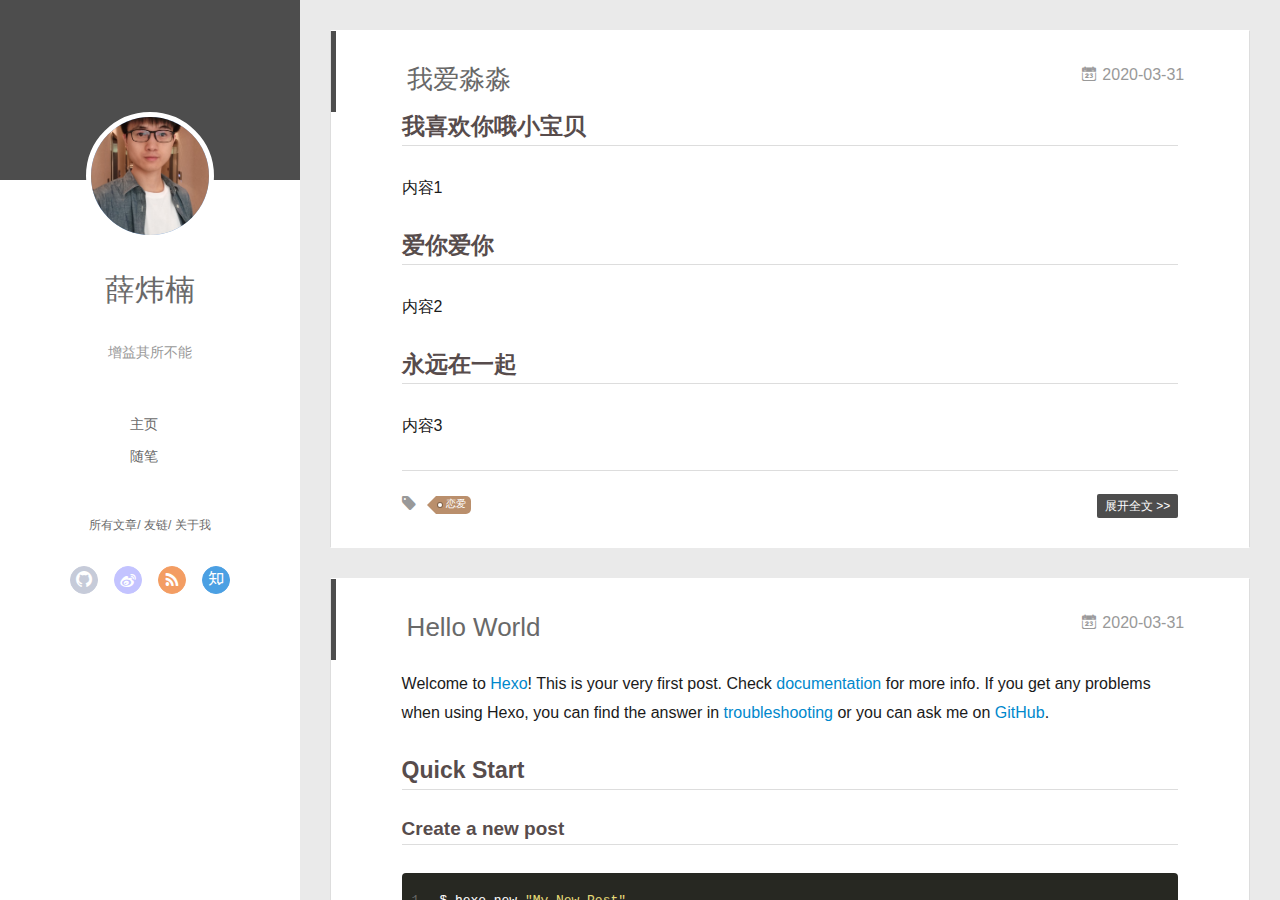
==== commit 48a4fb7a: "Site updated: 2020-03-31 12:44:37" ====
--- a/index.html
+++ b/index.html
@@ -6,20 +6,22 @@
   <meta name="renderer" content="webkit">
   <meta http-equiv="X-UA-Compatible" content="IE=edge" >
   <link rel="dns-prefetch" href="http://yoursite.com">
-  <title>Hexo</title>
+  <title>薛炜楠的博客</title>
   <meta name="viewport" content="width=device-width, initial-scale=1, maximum-scale=1">
-  <meta property="og:type" content="website">
-<meta property="og:title" content="Hexo">
+  <meta name="description" content="科研和生活">
+<meta property="og:type" content="website">
+<meta property="og:title" content="薛炜楠的博客">
 <meta property="og:url" content="http://yoursite.com/index.html">
-<meta property="og:site_name" content="Hexo">
-<meta property="og:locale" content="en_US">
-<meta property="article:author" content="John Doe">
+<meta property="og:site_name" content="薛炜楠的博客">
+<meta property="og:description" content="科研和生活">
+<meta property="og:locale" content="zh_CN">
+<meta property="article:author" content="薛炜楠">
 <meta name="twitter:card" content="summary">
   
-    <link rel="alternative" href="/atom.xml" title="Hexo" type="application/atom+xml">
-  
-  
-    <link rel="icon" href="/favicon.png">
+    <link rel="alternative" href="/atom.xml" title="薛炜楠的博客" type="application/atom+xml">
+  
+  
+    <link rel="icon" href="/img/me.jpg">
   
   <link rel="stylesheet" type="text/css" href="/./main.0cf68a.css">
   <style type="text/css">
@@ -43,11 +45,13 @@
 <div class="intrude-less">
 	<header id="header" class="inner">
 		<a href="/" class="profilepic">
-			<img src="" class="js-avatar">
+			<img src="/img/我.jpg" class="js-avatar">
 		</a>
 		<hgroup>
-		  <h1 class="header-author"><a href="/">John Doe</a></h1>
+		  <h1 class="header-author"><a href="/">薛炜楠</a></h1>
 		</hgroup>
+		
+		<p class="header-subtitle">增益其所不能</p>
 		
 
 		<nav class="header-menu">
@@ -101,11 +105,13 @@
 	<div class="intrude-less">
 		<header id="header" class="inner">
 			<div class="profilepic">
-				<img src="" class="js-avatar">
+				<img src="/img/我.jpg" class="js-avatar">
 			</div>
 			<hgroup>
-			  <h1 class="header-author js-header-author">John Doe</h1>
+			  <h1 class="header-author js-header-author">薛炜楠</h1>
 			</hgroup>
+			
+			<p class="header-subtitle"><i class="icon icon-quo-left"></i>增益其所不能<i class="icon icon-quo-right"></i></p>
 			
 			
 			
@@ -313,7 +319,7 @@
   <div class="outer">
     <div id="footer-info">
     	<div class="footer-left">
-    		&copy; 2020 John Doe
+    		&copy; 2020 薛炜楠
     	</div>
       	<div class="footer-right">
       		<a href="http://hexo.io/" target="_blank">Hexo</a>  Theme <a href="https://github.com/litten/hexo-theme-yilia" target="_blank">Yilia</a> by Litten
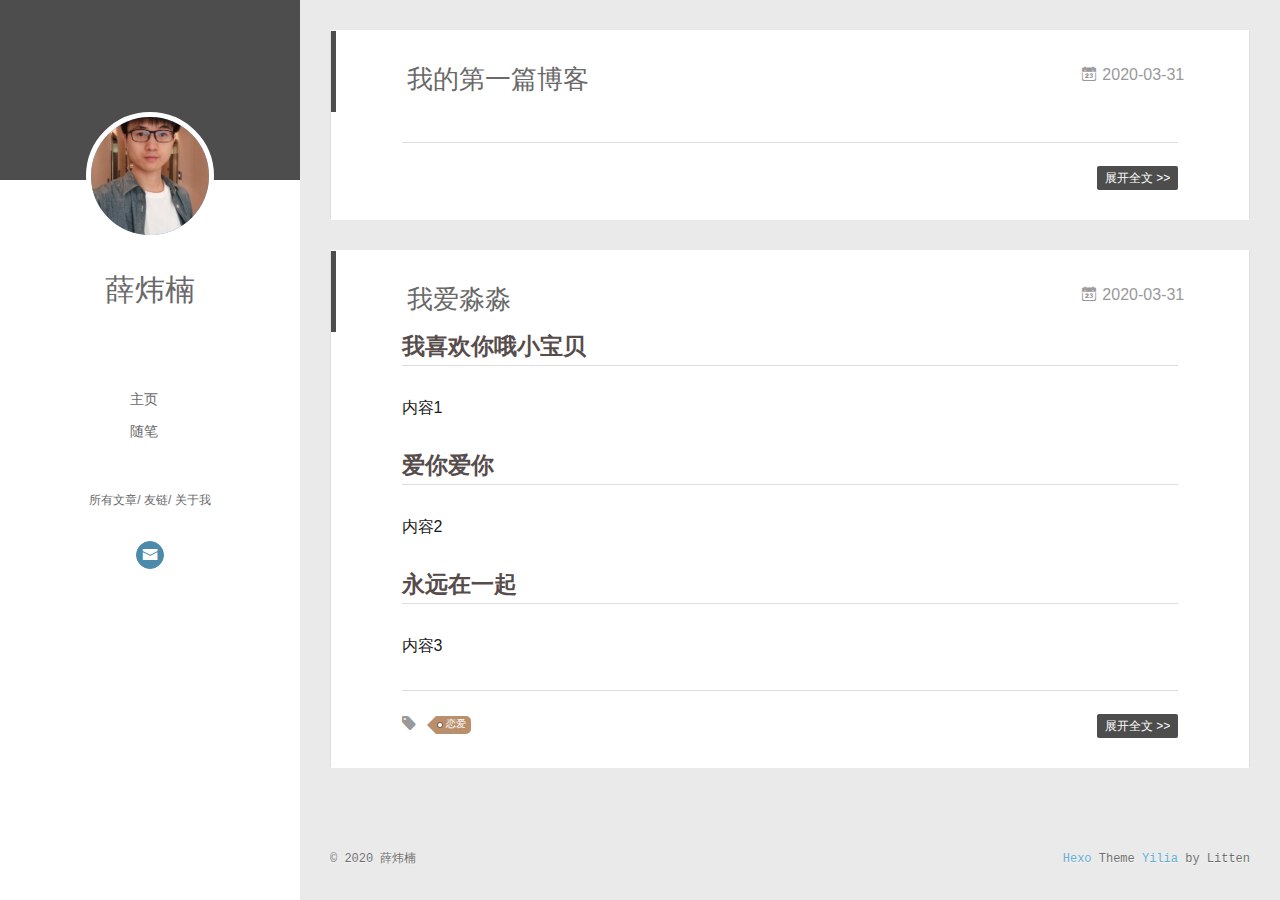
==== commit b8c3b060: "Site updated: 2020-03-31 13:45:14" ====
--- a/index.html
+++ b/index.html
@@ -50,8 +50,6 @@
 		<hgroup>
 		  <h1 class="header-author"><a href="/">薛炜楠</a></h1>
 		</hgroup>
-		
-		<p class="header-subtitle">增益其所不能</p>
 		
 
 		<nav class="header-menu">
@@ -81,13 +79,7 @@
 		<nav class="header-nav">
 			<div class="social">
 				
-					<a class="github" target="_blank" href="#" title="github"><i class="icon-github"></i></a>
-		        
-					<a class="weibo" target="_blank" href="#" title="weibo"><i class="icon-weibo"></i></a>
-		        
-					<a class="rss" target="_blank" href="#" title="rss"><i class="icon-rss"></i></a>
-		        
-					<a class="zhihu" target="_blank" href="#" title="zhihu"><i class="icon-zhihu"></i></a>
+					<a class="mail" target="_blank" href="/xuewn@mail.ecust.edu.cn" title="mail"><i class="icon-mail"></i></a>
 		        
 			</div>
 		</nav>
@@ -111,8 +103,6 @@
 			  <h1 class="header-author js-header-author">薛炜楠</h1>
 			</hgroup>
 			
-			<p class="header-subtitle"><i class="icon icon-quo-left"></i>增益其所不能<i class="icon icon-quo-right"></i></p>
-			
 			
 			
 				
@@ -124,13 +114,7 @@
 			<nav class="header-nav">
 				<div class="social">
 					
-						<a class="github" target="_blank" href="#" title="github"><i class="icon-github"></i></a>
-			        
-						<a class="weibo" target="_blank" href="#" title="weibo"><i class="icon-weibo"></i></a>
-			        
-						<a class="rss" target="_blank" href="#" title="rss"><i class="icon-rss"></i></a>
-			        
-						<a class="zhihu" target="_blank" href="#" title="zhihu"><i class="icon-zhihu"></i></a>
+						<a class="mail" target="_blank" href="/xuewn@mail.ecust.edu.cn" title="mail"><i class="icon-mail"></i></a>
 			        
 				</div>
 			</nav>
@@ -158,6 +142,68 @@
           <div id="js-content" class="content-ll">
             
   
+    <article id="post-我的第一篇博客" class="article article-type-post  article-index" itemscope itemprop="blogPost">
+  <div class="article-inner">
+    
+      <header class="article-header">
+        
+  
+    <h1 itemprop="name">
+      <a class="article-title" href="/2020/03/31/%E6%88%91%E7%9A%84%E7%AC%AC%E4%B8%80%E7%AF%87%E5%8D%9A%E5%AE%A2/">我的第一篇博客</a>
+    </h1>
+  
+
+        
+        <a href="/2020/03/31/%E6%88%91%E7%9A%84%E7%AC%AC%E4%B8%80%E7%AF%87%E5%8D%9A%E5%AE%A2/" class="archive-article-date">
+  	<time datetime="2020-03-31T05:43:54.000Z" itemprop="datePublished"><i class="icon-calendar icon"></i>2020-03-31</time>
+</a>
+        
+      </header>
+    
+    <div class="article-entry" itemprop="articleBody">
+      
+        
+      
+
+      
+    </div>
+    <div class="article-info article-info-index">
+      
+      
+      
+
+      
+        <p class="article-more-link">
+          <a class="article-more-a" href="/2020/03/31/%E6%88%91%E7%9A%84%E7%AC%AC%E4%B8%80%E7%AF%87%E5%8D%9A%E5%AE%A2/">展开全文 >></a>
+        </p>
+      
+
+      
+      <div class="clearfix"></div>
+    </div>
+  </div>
+</article>
+
+<aside class="wrap-side-operation">
+    <div class="mod-side-operation">
+        
+        <div class="jump-container" id="js-jump-container" style="display:none;">
+            <a href="javascript:void(0)" class="mod-side-operation__jump-to-top">
+                <i class="icon-font icon-back"></i>
+            </a>
+            <div id="js-jump-plan-container" class="jump-plan-container" style="top: -11px;">
+                <i class="icon-font icon-plane jump-plane"></i>
+            </div>
+        </div>
+        
+        
+    </div>
+</aside>
+
+
+
+
+  
     <article id="post-我爱淼淼" class="article article-type-post  article-index" itemscope itemprop="blogPost">
   <div class="article-inner">
     
@@ -205,81 +251,6 @@
       
         <p class="article-more-link">
           <a class="article-more-a" href="/2020/03/31/%E6%88%91%E7%88%B1%E6%B7%BC%E6%B7%BC/">展开全文 >></a>
-        </p>
-      
-
-      
-      <div class="clearfix"></div>
-    </div>
-  </div>
-</article>
-
-<aside class="wrap-side-operation">
-    <div class="mod-side-operation">
-        
-        <div class="jump-container" id="js-jump-container" style="display:none;">
-            <a href="javascript:void(0)" class="mod-side-operation__jump-to-top">
-                <i class="icon-font icon-back"></i>
-            </a>
-            <div id="js-jump-plan-container" class="jump-plan-container" style="top: -11px;">
-                <i class="icon-font icon-plane jump-plane"></i>
-            </div>
-        </div>
-        
-        
-    </div>
-</aside>
-
-
-
-
-  
-    <article id="post-hello-world" class="article article-type-post  article-index" itemscope itemprop="blogPost">
-  <div class="article-inner">
-    
-      <header class="article-header">
-        
-  
-    <h1 itemprop="name">
-      <a class="article-title" href="/2020/03/31/hello-world/">Hello World</a>
-    </h1>
-  
-
-        
-        <a href="/2020/03/31/hello-world/" class="archive-article-date">
-  	<time datetime="2020-03-30T16:57:37.059Z" itemprop="datePublished"><i class="icon-calendar icon"></i>2020-03-31</time>
-</a>
-        
-      </header>
-    
-    <div class="article-entry" itemprop="articleBody">
-      
-        <p>Welcome to <a href="https://hexo.io/" target="_blank" rel="noopener">Hexo</a>! This is your very first post. Check <a href="https://hexo.io/docs/" target="_blank" rel="noopener">documentation</a> for more info. If you get any problems when using Hexo, you can find the answer in <a href="https://hexo.io/docs/troubleshooting.html" target="_blank" rel="noopener">troubleshooting</a> or you can ask me on <a href="https://github.com/hexojs/hexo/issues" target="_blank" rel="noopener">GitHub</a>.</p>
-<h2 id="Quick-Start"><a href="#Quick-Start" class="headerlink" title="Quick Start"></a>Quick Start</h2><h3 id="Create-a-new-post"><a href="#Create-a-new-post" class="headerlink" title="Create a new post"></a>Create a new post</h3><figure class="highlight bash"><table><tr><td class="gutter"><pre><span class="line">1</span><br></pre></td><td class="code"><pre><span class="line">$ hexo new <span class="string">"My New Post"</span></span><br></pre></td></tr></table></figure>
-
-<p>More info: <a href="https://hexo.io/docs/writing.html" target="_blank" rel="noopener">Writing</a></p>
-<h3 id="Run-server"><a href="#Run-server" class="headerlink" title="Run server"></a>Run server</h3><figure class="highlight bash"><table><tr><td class="gutter"><pre><span class="line">1</span><br></pre></td><td class="code"><pre><span class="line">$ hexo server</span><br></pre></td></tr></table></figure>
-
-<p>More info: <a href="https://hexo.io/docs/server.html" target="_blank" rel="noopener">Server</a></p>
-<h3 id="Generate-static-files"><a href="#Generate-static-files" class="headerlink" title="Generate static files"></a>Generate static files</h3><figure class="highlight bash"><table><tr><td class="gutter"><pre><span class="line">1</span><br></pre></td><td class="code"><pre><span class="line">$ hexo generate</span><br></pre></td></tr></table></figure>
-
-<p>More info: <a href="https://hexo.io/docs/generating.html" target="_blank" rel="noopener">Generating</a></p>
-<h3 id="Deploy-to-remote-sites"><a href="#Deploy-to-remote-sites" class="headerlink" title="Deploy to remote sites"></a>Deploy to remote sites</h3><figure class="highlight bash"><table><tr><td class="gutter"><pre><span class="line">1</span><br></pre></td><td class="code"><pre><span class="line">$ hexo deploy</span><br></pre></td></tr></table></figure>
-
-<p>More info: <a href="https://hexo.io/docs/one-command-deployment.html" target="_blank" rel="noopener">Deployment</a></p>
-
-      
-
-      
-    </div>
-    <div class="article-info article-info-index">
-      
-      
-      
-
-      
-        <p class="article-more-link">
-          <a class="article-more-a" href="/2020/03/31/hello-world/">展开全文 >></a>
         </p>
       
 
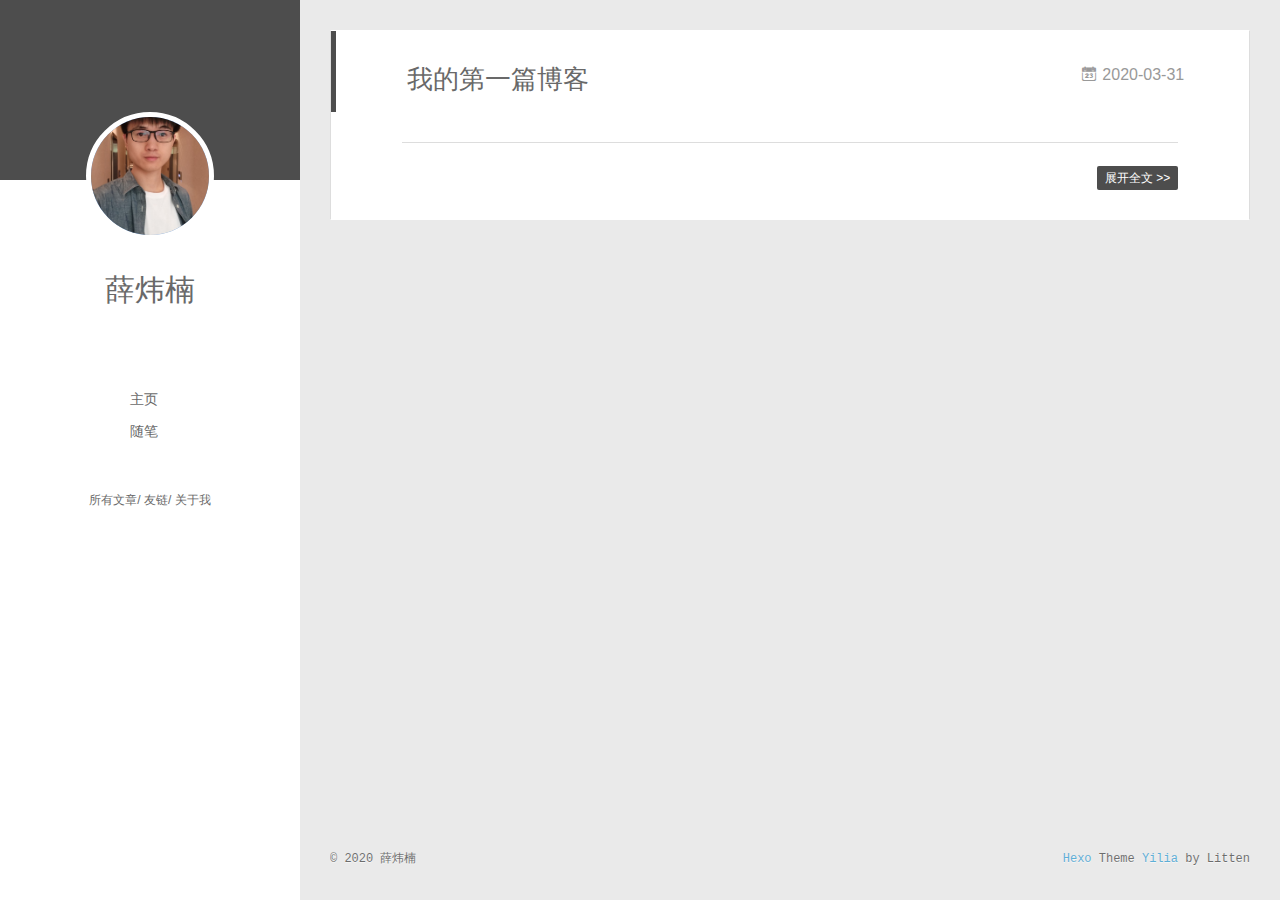
==== commit 8c150b8c: "Site updated: 2020-03-31 13:49:32" ====
--- a/index.html
+++ b/index.html
@@ -79,8 +79,6 @@
 		<nav class="header-nav">
 			<div class="social">
 				
-					<a class="mail" target="_blank" href="/xuewn@mail.ecust.edu.cn" title="mail"><i class="icon-mail"></i></a>
-		        
 			</div>
 		</nav>
 	</header>		
@@ -114,8 +112,6 @@
 			<nav class="header-nav">
 				<div class="social">
 					
-						<a class="mail" target="_blank" href="/xuewn@mail.ecust.edu.cn" title="mail"><i class="icon-mail"></i></a>
-			        
 				</div>
 			</nav>
 
@@ -175,82 +171,6 @@
       
         <p class="article-more-link">
           <a class="article-more-a" href="/2020/03/31/%E6%88%91%E7%9A%84%E7%AC%AC%E4%B8%80%E7%AF%87%E5%8D%9A%E5%AE%A2/">展开全文 >></a>
-        </p>
-      
-
-      
-      <div class="clearfix"></div>
-    </div>
-  </div>
-</article>
-
-<aside class="wrap-side-operation">
-    <div class="mod-side-operation">
-        
-        <div class="jump-container" id="js-jump-container" style="display:none;">
-            <a href="javascript:void(0)" class="mod-side-operation__jump-to-top">
-                <i class="icon-font icon-back"></i>
-            </a>
-            <div id="js-jump-plan-container" class="jump-plan-container" style="top: -11px;">
-                <i class="icon-font icon-plane jump-plane"></i>
-            </div>
-        </div>
-        
-        
-    </div>
-</aside>
-
-
-
-
-  
-    <article id="post-我爱淼淼" class="article article-type-post  article-index" itemscope itemprop="blogPost">
-  <div class="article-inner">
-    
-      <header class="article-header">
-        
-  
-    <h1 itemprop="name">
-      <a class="article-title" href="/2020/03/31/%E6%88%91%E7%88%B1%E6%B7%BC%E6%B7%BC/">我爱淼淼</a>
-    </h1>
-  
-
-        
-        <a href="/2020/03/31/%E6%88%91%E7%88%B1%E6%B7%BC%E6%B7%BC/" class="archive-article-date">
-  	<time datetime="2020-03-30T17:13:21.000Z" itemprop="datePublished"><i class="icon-calendar icon"></i>2020-03-31</time>
-</a>
-        
-      </header>
-    
-    <div class="article-entry" itemprop="articleBody">
-      
-        <h2 id="我喜欢你哦小宝贝"><a href="#我喜欢你哦小宝贝" class="headerlink" title="我喜欢你哦小宝贝"></a>我喜欢你哦小宝贝</h2><p>内容1</p>
-<h2 id="爱你爱你"><a href="#爱你爱你" class="headerlink" title="爱你爱你"></a>爱你爱你</h2><p>内容2</p>
-<h2 id="永远在一起"><a href="#永远在一起" class="headerlink" title="永远在一起"></a>永远在一起</h2><p>内容3</p>
-
-      
-
-      
-    </div>
-    <div class="article-info article-info-index">
-      
-      
-	<div class="article-tag tagcloud">
-		<i class="icon-price-tags icon"></i>
-		<ul class="article-tag-list">
-			 
-        		<li class="article-tag-list-item">
-        			<a href="javascript:void(0)" class="js-tag article-tag-list-link color3">恋爱</a>
-        		</li>
-      		
-		</ul>
-	</div>
-
-      
-
-      
-        <p class="article-more-link">
-          <a class="article-more-a" href="/2020/03/31/%E6%88%91%E7%88%B1%E6%B7%BC%E6%B7%BC/">展开全文 >></a>
         </p>
       
 
@@ -372,10 +292,6 @@
             <input type="checkbox" q-on="click:toggleTag(e)" q-attr="checked:showTags">
           </label>
           <ul class="article-tag-list" q-show="showTags">
-             
-              <li class="article-tag-list-item">
-                <a href="javascript:void(0)" class="js-tag color3">恋爱</a>
-              </li>
             
             <div class="clearfix"></div>
           </ul>
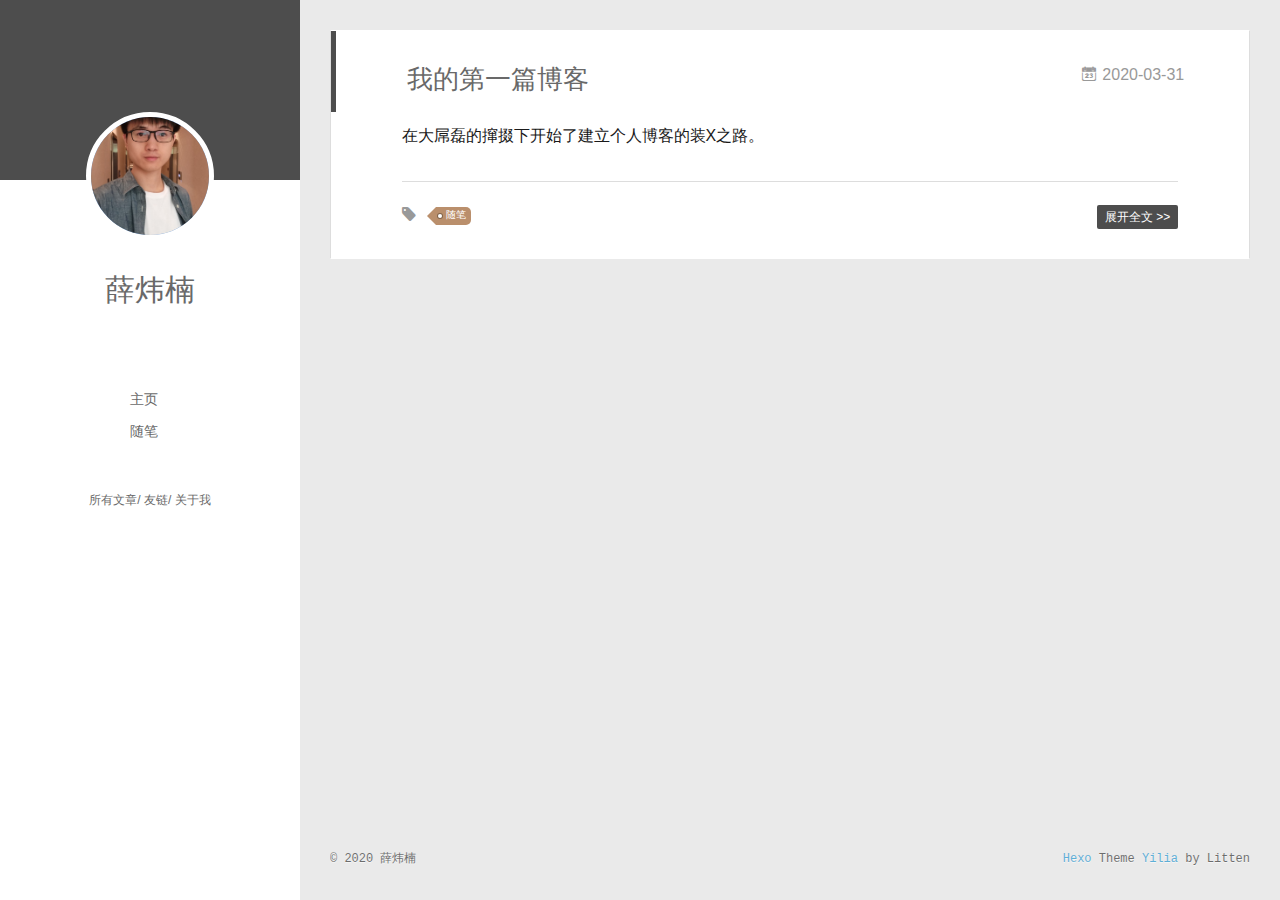
==== commit 66a9a555: "Site updated: 2020-03-31 13:54:39" ====
--- a/index.html
+++ b/index.html
@@ -158,7 +158,8 @@
     
     <div class="article-entry" itemprop="articleBody">
       
-        
+        <p>在大屌磊的撺掇下开始了建立个人博客的装X之路。</p>
+
       
 
       
@@ -166,6 +167,17 @@
     <div class="article-info article-info-index">
       
       
+	<div class="article-tag tagcloud">
+		<i class="icon-price-tags icon"></i>
+		<ul class="article-tag-list">
+			 
+        		<li class="article-tag-list-item">
+        			<a href="javascript:void(0)" class="js-tag article-tag-list-link color3">随笔</a>
+        		</li>
+      		
+		</ul>
+	</div>
+
       
 
       
@@ -292,6 +304,10 @@
             <input type="checkbox" q-on="click:toggleTag(e)" q-attr="checked:showTags">
           </label>
           <ul class="article-tag-list" q-show="showTags">
+             
+              <li class="article-tag-list-item">
+                <a href="javascript:void(0)" class="js-tag color3">随笔</a>
+              </li>
             
             <div class="clearfix"></div>
           </ul>
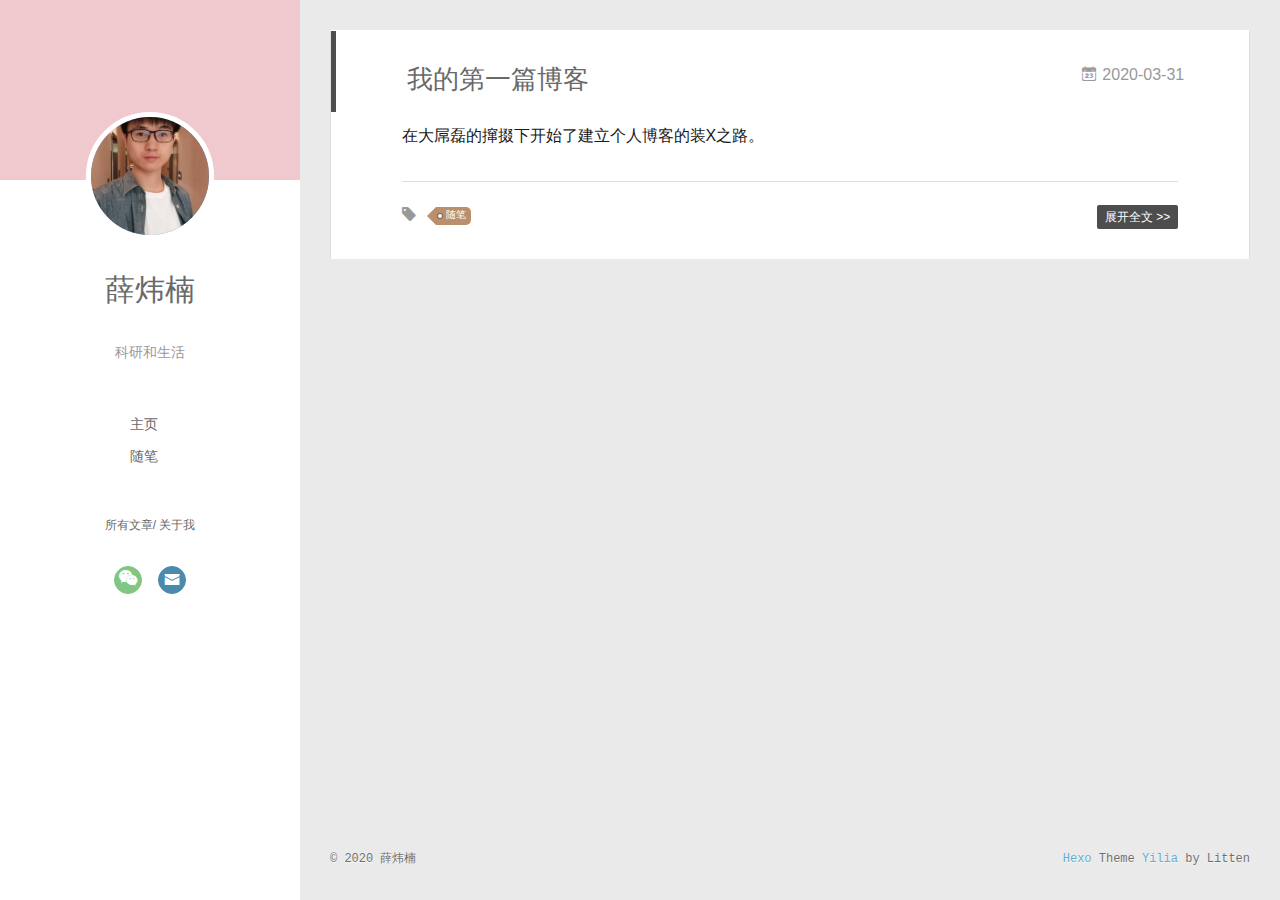
==== commit 3af95976: "Site updated: 2020-03-31 21:13:52" ====
--- a/index.html
+++ b/index.html
@@ -8,12 +8,10 @@
   <link rel="dns-prefetch" href="http://yoursite.com">
   <title>薛炜楠的博客</title>
   <meta name="viewport" content="width=device-width, initial-scale=1, maximum-scale=1">
-  <meta name="description" content="科研和生活">
-<meta property="og:type" content="website">
+  <meta property="og:type" content="website">
 <meta property="og:title" content="薛炜楠的博客">
 <meta property="og:url" content="http://yoursite.com/index.html">
 <meta property="og:site_name" content="薛炜楠的博客">
-<meta property="og:description" content="科研和生活">
 <meta property="og:locale" content="zh_CN">
 <meta property="article:author" content="薛炜楠">
 <meta name="twitter:card" content="summary">
@@ -41,7 +39,7 @@
     <canvas id="anm-canvas" class="anm-canvas"></canvas>
     <div class="left-col" q-class="show:isShow">
       
-<div class="overlay" style="background: #4d4d4d"></div>
+<div class="overlay" style="background: #f0c9cf"></div>
 <div class="intrude-less">
 	<header id="header" class="inner">
 		<a href="/" class="profilepic">
@@ -50,6 +48,8 @@
 		<hgroup>
 		  <h1 class="header-author"><a href="/">薛炜楠</a></h1>
 		</hgroup>
+		
+		<p class="header-subtitle">科研和生活</p>
 		
 
 		<nav class="header-menu">
@@ -68,10 +68,6 @@
     			
             
     			
-    			<a q-on="click: openSlider(e, 'friends')" href="javascript:void(0)">友链</a>
-    			
-            
-    			
     			<a q-on="click: openSlider(e, 'aboutme')" href="javascript:void(0)">关于我</a>
     			
             
@@ -79,6 +75,10 @@
 		<nav class="header-nav">
 			<div class="social">
 				
+					<a class="weixin" target="_blank" href="/img/wechat.jpg" title="weixin"><i class="icon-weixin"></i></a>
+		        
+					<a class="mail" target="_blank" href="mailto: xuewn@mail.ecust.edu.cn" title="mail"><i class="icon-mail"></i></a>
+		        
 			</div>
 		</nav>
 	</header>		
@@ -88,7 +88,7 @@
     <div class="mid-col" q-class="show:isShow,hide:isShow|isFalse">
       
 <nav id="mobile-nav">
-  	<div class="overlay js-overlay" style="background: #4d4d4d"></div>
+  	<div class="overlay js-overlay" style="background: #f0c9cf"></div>
 	<div class="btnctn js-mobile-btnctn">
   		<div class="slider-trigger list" q-on="click: openSlider(e)"><i class="icon icon-sort"></i></div>
 	</div>
@@ -101,6 +101,8 @@
 			  <h1 class="header-author js-header-author">薛炜楠</h1>
 			</hgroup>
 			
+			<p class="header-subtitle"><i class="icon icon-quo-left"></i>科研和生活<i class="icon icon-quo-right"></i></p>
+			
 			
 			
 				
@@ -112,6 +114,10 @@
 			<nav class="header-nav">
 				<div class="social">
 					
+						<a class="weixin" target="_blank" href="/img/wechat.jpg" title="weixin"><i class="icon-weixin"></i></a>
+			        
+						<a class="mail" target="_blank" href="mailto: xuewn@mail.ecust.edu.cn" title="mail"><i class="icon-mail"></i></a>
+			        
 				</div>
 			</nav>
 
@@ -267,25 +273,17 @@
       
       
     
-      
-      
-      
-    
     
 
     <ul style="width: 70%">
     
     
       
-      <li style="width: 33.333333333333336%" q-on="click: openSlider(e, 'innerArchive')"><a href="javascript:void(0)" q-class="active:innerArchive">所有文章</a></li>
-      
-        
-      
-      <li style="width: 33.333333333333336%" q-on="click: openSlider(e, 'friends')"><a href="javascript:void(0)" q-class="active:friends">友链</a></li>
-      
-        
-      
-      <li style="width: 33.333333333333336%" q-on="click: openSlider(e, 'aboutme')"><a href="javascript:void(0)" q-class="active:aboutme">关于我</a></li>
+      <li style="width: 50%" q-on="click: openSlider(e, 'innerArchive')"><a href="javascript:void(0)" q-class="active:innerArchive">所有文章</a></li>
+      
+        
+      
+      <li style="width: 50%" q-on="click: openSlider(e, 'aboutme')"><a href="javascript:void(0)" q-class="active:aboutme">关于我</a></li>
       
         
     </ul>
@@ -353,43 +351,11 @@
     
 
     
-    	<section class="tools-section tools-section-friends" q-show="friends">
-  		
-        <ul class="search-ul">
-          
-            <li class="search-li">
-              <a href="http://localhost:4000/" target="_blank" class="search-title"><i class="icon-quo-left icon"></i>友情链接1</a>
-            </li>
-          
-            <li class="search-li">
-              <a href="http://localhost:4000/" target="_blank" class="search-title"><i class="icon-quo-left icon"></i>友情链接2</a>
-            </li>
-          
-            <li class="search-li">
-              <a href="http://localhost:4000/" target="_blank" class="search-title"><i class="icon-quo-left icon"></i>友情链接3</a>
-            </li>
-          
-            <li class="search-li">
-              <a href="http://localhost:4000/" target="_blank" class="search-title"><i class="icon-quo-left icon"></i>友情链接4</a>
-            </li>
-          
-            <li class="search-li">
-              <a href="http://localhost:4000/" target="_blank" class="search-title"><i class="icon-quo-left icon"></i>友情链接5</a>
-            </li>
-          
-            <li class="search-li">
-              <a href="http://localhost:4000/" target="_blank" class="search-title"><i class="icon-quo-left icon"></i>友情链接6</a>
-            </li>
-          
-        </ul>
-  		
-    	</section>
-    
 
     
     	<section class="tools-section tools-section-me" q-show="aboutme">
   	  	
-  	  		<div class="aboutme-wrap" id="js-aboutme">很惭愧&lt;br&gt;&lt;br&gt;只做了一点微小的工作&lt;br&gt;谢谢大家</div>
+  	  		<div class="aboutme-wrap" id="js-aboutme">华东理工大学在读博士&lt;br&gt;&lt;br&gt;努力搬砖&lt;br&gt;爱科研&lt;br&gt;爱生活&lt;br&gt;爱老婆&lt;br&gt;</div>
   	  	
     	</section>
     
--- a/main.0cf68a.css
+++ b/main.0cf68a.css
@@ -1 +1 @@
-.clearfix:after,.clearfix:before{content:"";display:table}.clearfix:after{clear:both}.left-col.show{box-shadow:0 0 6px 0 rgba(0,0,0,.75)}.mid-col,.mid-col.show .article,.tools-col,.tools-col .tools-section .search-tag.tagcloud .article-tag-list,.tools-col .tools-section .search-ul .search-tag span:hover,.tools-col .tools-section .search-ul .search-time span:hover,.tools-col .tools-section .search-ul .search-title:hover,.tools-col .tools-section .search-wrap .icon{transition:all .2s ease-in;-ms-transition:all .2s ease-in}@-webkit-keyframes leftIn{0%,60%,75%,90%,to{-webkit-animation-timing-function:cubic-bezier(.215,.61,.355,1);animation-timing-function:cubic-bezier(.215,.61,.355,1)}0%{-webkit-transform:translateZ(0);transform:translateZ(0)}60%{-webkit-transform:translate3d(358px,0,0);transform:translate3d(358px,0,0)}75%{-webkit-transform:translate3d(323px,0,0);transform:translate3d(323px,0,0)}90%{-webkit-transform:translate3d(338px,0,0);transform:translate3d(338px,0,0)}to{-webkit-transform:translate3d(333px,0,0);transform:translate3d(333px,0,0)}}@keyframes leftIn{0%,60%,75%,90%,to{-webkit-animation-timing-function:cubic-bezier(.215,.61,.355,1);animation-timing-function:cubic-bezier(.215,.61,.355,1)}0%{-webkit-transform:translateZ(0);transform:translateZ(0)}60%{-webkit-transform:translate3d(358px,0,0);transform:translate3d(358px,0,0)}75%{-webkit-transform:translate3d(323px,0,0);transform:translate3d(323px,0,0)}90%{-webkit-transform:translate3d(338px,0,0);transform:translate3d(338px,0,0)}to{-webkit-transform:translate3d(333px,0,0);transform:translate3d(333px,0,0)}}.mid-col.show{-webkit-animation-duration:.8s;animation-duration:.8s;-webkit-animation-fill-mode:both;animation-fill-mode:both;-webkit-animation-name:leftIn;animation-name:leftIn}@-webkit-keyframes leftOut{0%,60%,75%,90%,to{-webkit-animation-timing-function:cubic-bezier(.215,.61,.355,1);animation-timing-function:cubic-bezier(.215,.61,.355,1)}0%{-webkit-transform:translate3d(333px,0,0);transform:translate3d(333px,0,0)}60%{-webkit-transform:translate3d(-25px,0,0);transform:translate3d(-25px,0,0)}75%{-webkit-transform:translate3d(10px,0,0);transform:translate3d(10px,0,0)}90%{-webkit-transform:translate3d(-5px,0,0);transform:translate3d(-5px,0,0)}to{-webkit-transform:translateZ(0);transform:translateZ(0)}}@keyframes leftOut{0%,60%,75%,90%,to{-webkit-animation-timing-function:cubic-bezier(.215,.61,.355,1);animation-timing-function:cubic-bezier(.215,.61,.355,1)}0%{-webkit-transform:translate3d(333px,0,0);transform:translate3d(333px,0,0)}60%{-webkit-transform:translate3d(-25px,0,0);transform:translate3d(-25px,0,0)}75%{-webkit-transform:translate3d(10px,0,0);transform:translate3d(10px,0,0)}90%{-webkit-transform:translate3d(-5px,0,0);transform:translate3d(-5px,0,0)}to{-webkit-transform:translateZ(0);transform:translateZ(0)}}.mid-col.hide{-webkit-animation-duration:.8s;animation-duration:.8s;-webkit-animation-name:leftOut;animation-name:leftOut}@-webkit-keyframes smallLeftIn{0%,60%,75%,90%,to{-webkit-animation-timing-function:cubic-bezier(.215,.61,.355,1);animation-timing-function:cubic-bezier(.215,.61,.355,1)}0%{-webkit-transform:translateZ(0);transform:translateZ(0)}60%{-webkit-transform:translate3d(325px,0,0);transform:translate3d(325px,0,0)}75%{-webkit-transform:translate3d(290px,0,0);transform:translate3d(290px,0,0)}90%{-webkit-transform:translate3d(305px,0,0);transform:translate3d(305px,0,0)}to{-webkit-transform:translate3d(300px,0,0);transform:translate3d(300px,0,0)}}@keyframes smallLeftIn{0%,60%,75%,90%,to{-webkit-animation-timing-function:cubic-bezier(.215,.61,.355,1);animation-timing-function:cubic-bezier(.215,.61,.355,1)}0%{-webkit-transform:translateZ(0);transform:translateZ(0)}60%{-webkit-transform:translate3d(325px,0,0);transform:translate3d(325px,0,0)}75%{-webkit-transform:translate3d(290px,0,0);transform:translate3d(290px,0,0)}90%{-webkit-transform:translate3d(305px,0,0);transform:translate3d(305px,0,0)}to{-webkit-transform:translate3d(300px,0,0);transform:translate3d(300px,0,0)}}.tools-col.show{-webkit-animation-duration:.8s;animation-duration:.8s;-webkit-animation-fill-mode:both;animation-fill-mode:both;-webkit-animation-name:smallLeftIn;animation-name:smallLeftIn}@-webkit-keyframes smallleftOut{0%,60%,75%,90%,to{-webkit-animation-timing-function:cubic-bezier(.215,.61,.355,1);animation-timing-function:cubic-bezier(.215,.61,.355,1)}0%{-webkit-transform:translate3d(333px,0,0);transform:translate3d(333px,0,0)}60%{-webkit-transform:translate3d(-25px,0,0);transform:translate3d(-25px,0,0)}75%{-webkit-transform:translate3d(10px,0,0);transform:translate3d(10px,0,0)}90%{-webkit-transform:translate3d(-5px,0,0);transform:translate3d(-5px,0,0)}to{-webkit-transform:translateZ(0);transform:translateZ(0)}}@keyframes smallleftOut{0%,60%,75%,90%,to{-webkit-animation-timing-function:cubic-bezier(.215,.61,.355,1);animation-timing-function:cubic-bezier(.215,.61,.355,1)}0%{-webkit-transform:translate3d(333px,0,0);transform:translate3d(333px,0,0)}60%{-webkit-transform:translate3d(-25px,0,0);transform:translate3d(-25px,0,0)}75%{-webkit-transform:translate3d(10px,0,0);transform:translate3d(10px,0,0)}90%{-webkit-transform:translate3d(-5px,0,0);transform:translate3d(-5px,0,0)}to{-webkit-transform:translateZ(0);transform:translateZ(0)}}.tools-col.hide{-webkit-animation-duration:.8s;animation-duration:.8s;-webkit-animation-fill-mode:both;animation-fill-mode:both;-webkit-animation-name:smallleftOut;animation-name:smallleftOut}html{-ms-text-size-adjust:100%;-webkit-text-size-adjust:100%;-webkit-tap-highlight-color:transparent;height:100%}body{margin:0;font-size:14px;font-family:Helvetica Neue,Helvetica,STHeiTi,Arial,sans-serif;line-height:1.5;color:#333;background-color:#fff;min-height:100%}article,aside,details,figcaption,figure,footer,header,hgroup,main,menu,nav,section,summary{display:block}audio,canvas,progress,video{display:inline-block}audio:not([controls]){display:none;height:0}progress{vertical-align:baseline}[hidden],template{display:none}a{background:transparent;text-decoration:none;color:#08c}a:active{outline:0}abbr[title]{border-bottom:1px dotted}b,strong{font-weight:700}dfn{font-style:italic}mark{background:#ff0;color:#000}small{font-size:80%}sub,sup{font-size:75%;line-height:0;position:relative;vertical-align:baseline}sup{top:-.5em}sub{bottom:-.25em}img{border:0;vertical-align:middle;max-width:100%}svg:not(:root){overflow:hidden}pre{overflow:auto;white-space:pre;white-space:pre-wrap;word-wrap:break-word}code,kbd,pre,samp{font-family:monospace,monospace;font-size:1em}button,input,optgroup,select,textarea{color:inherit;font:inherit;margin:0;vertical-align:middle}button,input,select{overflow:visible}button,select{text-transform:none}button,html input[type=button],input[type=reset],input[type=submit]{-webkit-appearance:button;cursor:pointer}[disabled]{cursor:default}button::-moz-focus-inner,input::-moz-focus-inner{border:0;padding:0}input{line-height:normal}input[type=checkbox],input[type=radio]{box-sizing:border-box;padding:0}input[type=number]::-webkit-inner-spin-button,input[type=number]::-webkit-outer-spin-button{height:auto}input[type=search]{-webkit-appearance:textfield;box-sizing:border-box}input[type=search]::-webkit-search-cancel-button,input[type=search]::-webkit-search-decoration{-webkit-appearance:none}fieldset{border:1px solid silver;margin:0 2px;padding:.35em .625em .75em}legend{border:0;padding:0}textarea{overflow:auto;resize:vertical;vertical-align:top}optgroup{font-weight:700}button,input,select,textarea{outline:0}input,textarea{-webkit-user-modify:read-write-plaintext-only}input::-ms-clear,input::-ms-reveal{display:none}input::-moz-placeholder,textarea::-moz-placeholder{color:#999}input:-ms-input-placeholder,textarea:-ms-input-placeholder{color:#999}input::-webkit-input-placeholder,textarea::-webkit-input-placeholder{color:#999}.placeholder{color:#999}table{border-collapse:collapse;border-spacing:0}td,th{padding:0}blockquote,figure,form,h1,h2,h3,h4,h5,h6,p{margin:0}dd,dl,li,ol,ul{margin:0;padding:0}ol,ul{list-style:none outside none}h1,h2,h3{line-height:2;font-weight:400}h1{font-size:18px}h2{font-size:16px}h3{font-size:14px}i{font-style:normal}*{box-sizing:border-box}@font-face{font-family:iconfont;src:url(./fonts/iconfont.b322fa.eot);src:url(./fonts/iconfont.b322fa.eot#iefix) format("embedded-opentype"),url(./fonts/iconfont.8c627f.woff) format("woff"),url(./fonts/iconfont.16acc2.ttf) format("truetype"),url(./fonts/iconfont.45d7ee.svg#iconfont) format("svg")}[class*=" icon-"],[class^=icon-]{font-family:iconfont!important;speak:none;font-size:16px;font-style:normal;font-weight:400;font-variant:normal;text-transform:none;line-height:1;-webkit-font-smoothing:antialiased;-moz-osx-font-smoothing:grayscale}.icon-twitter:before{content:"\E600"}.icon-facebook:before{content:"\E601"}.icon-clock:before{content:"\E602"}.icon-mail:before{content:"\E609"}.icon-link:before{content:"\E6AB"}.icon-search:before{content:"\E65B"}.icon-smile:before{content:"\E64A"}.icon-roundrightfill:before{content:"\E65A"}.icon-list:before{content:"\E682"}.icon-book:before{content:"\E6FE"}.icon-home:before{content:"\E6BB"}.icon-share:before{content:"\E618"}.icon-back:before{content:"\E625"}.icon-qq:before{content:"\E62D"}.icon-weibo:before{content:"\E619"}.icon-segmentfault:before{content:"\E603"}.icon-sort:before{content:"\E700"}.icon-jianshu:before{content:"\E613"}.icon-circle-left:before{content:"\E71F"}.icon-circle-right:before{content:"\E720"}.icon-loading:before{content:"\E614"}.icon-acfun:before{content:"\E604"}.icon-close:before{content:"\E60C"}.icon-tumblr:before{content:"\E6B0"}.icon-calendar:before{content:"\E667"}.icon-rss:before{content:"\E877"}.icon-price-tags:before{content:"\E6F9"}.icon-quo-left:before{content:"\E7F5"}.icon-quo-right:before{content:"\E7F6"}.icon-back1:before{content:"\E64E"}.icon-github:before{content:"\E735"}.icon-film:before{content:"\E7B7"}.icon-weixin:before{content:"\E61F"}.icon-qzone:before{content:"\E680"}.icon-category:before{content:"\E605"}.icon-douban:before{content:"\E64C"}.icon-roundleftfill:before{content:"\E799"}.icon-tuding:before{content:"\E651"}.icon-zhihu:before{content:"\E61B"}.icon-linkedin:before{content:"\E6D4"}.icon-google:before{content:"\E635"}.icon-plane:before{content:"\E62F"}.icon-bilibili:before{content:"\E622"}.icon-psn:before{content:"\E6C7"}body,button,input,select,textarea{color:#1a1a1a;font-family:lucida grande,lucida sans unicode,lucida,helvetica,Hiragino Sans GB,Microsoft YaHei,WenQuanYi Micro Hei,sans-serif;font-size:16px;font-size:1rem;line-height:1.75}body{overflow-y:hidden;background:#eaeaea}#container,body,html{height:100%;overflow-x:hidden;overflow-y:auto}#mobile-nav{display:none}#container{position:relative;min-height:100%}#container .anm-canvas{display:none}#container.show .anm-canvas{display:block;position:fixed}.body-wrap{margin-bottom:80px}.mid-col{position:absolute;right:0;min-height:100%;background:#eaeaea;left:300px;width:auto}.mid-col.show{background:none;opacity:.9}.mid-col.show .article{background:hsla(0,0%,100%,.3)}.left-col{background:#fff;width:300px;position:fixed;opacity:1;transition:all .2s ease-in;height:100%;z-index:999}.left-col .overlay{width:100%;height:180px;position:absolute}.left-col .intrude-less{width:76%;text-align:center;margin:112px auto 0}.left-col #header{width:100%;height:300px;position:relative;border-bottom:1px solid color-border}.left-col #header a{color:#696969}.left-col #header a:hover{color:#b0a0aa}.left-col #header .header-subtitle{text-align:center;color:#999;font-size:14px;line-height:25px;overflow:hidden;text-overflow:ellipsis;display:-webkit-box;-webkit-line-clamp:2;-webkit-box-orient:vertical}.left-col #header .header-menu{font-weight:300;line-height:31px;text-transform:uppercase;float:none;min-height:150px;margin-left:-12px;text-align:center;display:-webkit-box;-webkit-box-orient:horizontal;-webkit-box-pack:center;-webkit-box-align:center}.left-col #header .header-menu li{cursor:default}.left-col #header .header-menu li a{font-size:14px;min-width:300px}.left-col #header .header-smart-menu{font-size:12px;margin-bottom:20px}.left-col #header .header-smart-menu a:after{content:"/"}.left-col #header .header-smart-menu a:last-child:after{content:""}.left-col #header .profilepic{display:block;border:5px solid #fff;border-radius:300px;width:128px;height:128px;margin:0 auto;position:relative;overflow:hidden;background:#88acdb;-webkit-transition:all .2s ease-in;display:-webkit-box;-webkit-box-orient:horizontal;-webkit-box-pack:center;-webkit-box-align:center;text-align:center}.left-col #header .profilepic img{border-radius:300px;opacity:1;-webkit-transition:all .2s ease-in}.left-col #header .profilepic img.show{width:100%;height:100%;opacity:1}.left-col #header .header-author{text-align:center;margin:.67em 0;font-family:Roboto,serif;font-size:30px;transition:.3s}::-webkit-scrollbar{width:10px;height:10px}::-webkit-scrollbar-button{width:0;height:0}::-webkit-scrollbar-button:end:decrement,::-webkit-scrollbar-button:start:increment{display:none}::-webkit-scrollbar-corner{display:block}::-webkit-scrollbar-thumb{border-radius:8px;background-color:rgba(0,0,0,.2)}::-webkit-scrollbar-thumb:hover{border-radius:8px;background-color:rgba(0,0,0,.5)}::-webkit-scrollbar-thumb,::-webkit-scrollbar-track{border-right:1px solid transparent;border-left:1px solid transparent}::-webkit-scrollbar-track:hover{background-color:rgba(0,0,0,.15)}::-webkit-scrollbar-button:start{width:10px;height:10px;background:url(./img/scrollbar_arrow.png) no-repeat 0 0}::-webkit-scrollbar-button:start:hover{background:url(./img/scrollbar_arrow.png) no-repeat -15px 0}::-webkit-scrollbar-button:start:active{background:url(./img/scrollbar_arrow.png) no-repeat -30px 0}::-webkit-scrollbar-button:end{width:10px;height:10px;background:url(./img/scrollbar_arrow.png) no-repeat 0 -18px}::-webkit-scrollbar-button:end:hover{background:url(./img/scrollbar_arrow.png) no-repeat -15px -18px}::-webkit-scrollbar-button:end:active{background:url(./img/scrollbar_arrow.png) no-repeat -30px -18px}.article-entry .highlight,.article-entry pre{background:#272822;margin:10px 0;padding:10px;overflow:auto;color:#fff;font-size:.9em;line-height:22.400000000000002px}.article-entry .gist .gist-file .gist-data .line-numbers,.article-entry .highlight .gutter pre,.article-entry .highlight .gutter pre .line{color:#666}.article-entry code,.article-entry pre{font-family:Source Code Pro,Consolas,Monaco,Menlo,monospace}.article-entry code{background:#eee;padding:0 .3em;border:none}.article-entry pre code{background:none;text-shadow:none;padding:0;color:#fff}.article-entry .highlight{border-radius:4px}.article-entry .highlight pre{border:none;margin:0;padding:0}.article-entry .highlight table{margin:0;width:auto}.article-entry .highlight td{border:none;padding:0}.article-entry .highlight figcaption{color:highlight-comment;line-height:1em;margin-bottom:1em}.article-entry .highlight figcaption:after,.article-entry .highlight figcaption:before{content:"";display:table}.article-entry .highlight figcaption:after{clear:both}.article-entry .highlight figcaption a{float:right}.article-entry .highlight .gutter pre{text-align:right;padding-right:20px}.article-entry .highlight .gutter pre .line{text-shadow:none}.article-entry .highlight .line{color:#fff;min-height:19px}.article-entry .gist{margin:0 -20px;border-style:solid;border-color:#ddd;border-width:1px 0;background:#272822;padding:15px 20px 15px 0}.article-entry .gist .gist-file{border:none;font-family:Source Code Pro,Consolas,Monaco,Menlo,monospace;margin:0}.article-entry .gist .gist-file .gist-data{background:none;border:none}.article-entry .gist .gist-file .gist-data .line-numbers{background:none;border:none;padding:0 20px 0 0}.article-entry .gist .gist-file .gist-data .line-data{padding:0!important}.article-entry .gist .gist-file .highlight{margin:0;padding:0;border:none}.article-entry .gist .gist-file .gist-meta{background:#272822;color:highlight-comment;font:.85em Helvetica Neue,Helvetica,Arial,sans-serif;text-shadow:0 0;padding:0;margin-top:1em;margin-left:20px}.article-entry .gist .gist-file .gist-meta a{color:#258fb8;font-weight:400}.article-entry .gist .gist-file .gist-meta a:hover{text-decoration:underline}pre .comment{color:#75715e}pre .class .params,pre .function .keyword,pre .keyword{color:#66d9ef}pre .css .value,pre .doctype,pre .function,pre .params,pre .tag{color:#fff}pre .at_rule,pre .at_rule .keyword,pre .css~* .tag,pre .preprocessor,pre .preprocessor .keyword,pre .title{color:#f92672}pre .attribute,pre .built_in,pre .class,pre .css~* .class,pre .function .title{color:#a6e22e}pre .string,pre .value{color:#e6db74}pre .number{color:#7163d7}pre .css~* .id,pre .id{color:#fd971f}#header .tagcloud a{color:#fff}.tagcloud a{display:inline-block;text-decoration:none;font-weight:400;font-size:10px;color:#fff;height:18px;line-height:18px;float:left;padding:0 5px 0 10px;position:relative;border-radius:0 5px 5px 0;margin:5px 9px 5px 8px;font-family:Menlo,Monaco,Andale Mono,lucida console,Courier New,monospace}.tagcloud a:hover{opacity:.8}.tagcloud a:before{content:" ";width:0;height:0;position:absolute;top:0;left:-18px;border:9px solid transparent}.tagcloud a:after{content:" ";width:4px;height:4px;background-color:#fff;border-radius:4px;box-shadow:0 0 0 1px rgba(0,0,0,.3);position:absolute;top:7px;left:2px}.tagcloud a.color1{background:#ff945c}.tagcloud a.color1:before{border-right-color:#ff945c}.tagcloud a.color2{background:#cc8167}.tagcloud a.color2:before{border-right-color:#cc8167}.tagcloud a.color3{background:#ba8f6c}.tagcloud a.color3:before{border-right-color:#ba8f6c}.tagcloud a.color4{background:#94635c}.tagcloud a.color4:before{border-right-color:#94635c}.tagcloud a.color5{background:#7b5d5f}.tagcloud a.color5:before{border-right-color:#7b5d5f}.article-tag-list .article-tag-list-item{float:left}.article-pop-out .icon-tuding{color:#999;float:left;margin-right:10px;margin-top:6px}.article-category,.article-category .article-tag-list,.article-tag,.article-tag .article-tag-list{float:left}.article-category .icon,.article-tag .icon{color:#999;float:left;margin-right:10px;margin-top:6px}.article-pop-out{float:left}.archive-article-date{color:#999;margin-right:7.6923%;float:right}.archive-article-date .icon{margin:5px 5px 5px 0}.glass{background-color:rgba(54,70,93,.9);z-index:998;transition:opacity .15s;width:100%;height:100%;display:none}.glass,.tagcloud-ctn{left:0;opacity:1;bottom:0;position:fixed;right:0;top:0}.tagcloud-ctn{z-index:90120;background-size:100% 100%}.tagcloud-ctn .tagcloud-global{position:fixed;top:50%;left:50%;margin-top:-115px;margin-left:-315px;width:630px}.tagcloud-ctn .tagcloud-global a{width:80px;height:80px;border-radius:50%;background:#f2992e;color:#fff;display:block;float:left;line-height:80px;text-align:center}.tagcloud-ctn .tagcloud-global .tab-post-types .tab-post-type:first-child .post-type-icon{background:#f2992e}.tagcloud-ctn .tagcloud-global .tab-post-types .tab-post-type:nth-child(2) .post-type-icon{background:#56bc8a}.tagcloud-ctn .tagcloud-global .tab-post-types .tab-post-type:nth-child(3) .post-type-icon{background:#4aa8d8}.tagcloud-ctn .tagcloud-global .tab-post-types .tab-post-type:nth-child(4) .post-type-icon{background:#a77dc2}.tagcloud-ctn .tagcloud-global .tab-post-types .tab-post-type:nth-child(5) .post-type-icon{background:#dd765d}#header .header-nav{width:100%;position:absolute;transition:-webkit-transform .3s ease-in;transition:transform .3s ease-in;transition:transform .3s ease-in,-webkit-transform .3s ease-in}#header .header-nav .social{margin-top:10px;text-align:center;display:-webkit-box;display:-ms-flexbox;display:flex;-ms-flex-wrap:wrap;flex-wrap:wrap;-webkit-box-pack:center;-ms-flex-pack:center;justify-content:center}#header .header-nav .social a{border-radius:50%;display:-moz-inline-stack;display:inline-block;vertical-align:middle;*vertical-align:auto;zoom:1;*display:inline;margin:0 8px 15px;transition:.3s;text-align:center;color:#fff;opacity:.7;width:28px;height:28px;line-height:26px}#header .header-nav .social a:hover{opacity:1}#header .header-nav .social a.weibo{background:#aaf;border:1px solid #aaf}#header .header-nav .social a.weibo:hover{border:1px solid #aaf}#header .header-nav .social a.segmentfault{background:#009a61;border:1px solid #009a61}#header .header-nav .social a.segmentfault:hover{border:1px solid #009a61}#header .header-nav .social a.rss{background:#ef7522;border:1px solid #ef7522}#header .header-nav .social a.rss:hover{border:1px solid #cf5d0f}#header .header-nav .social a.github{background:#afb6ca;border:1px solid #afb6ca}#header .header-nav .social a.github:hover{border:1px solid #909ab6}#header .header-nav .social a.facebook{background:#3b5998;border:1px solid #3b5998}#header .header-nav .social a.facebook:hover{border:1px solid #2d4373}#header .header-nav .social a.google{background:#c83d20;border:1px solid #c83d20}#header .header-nav .social a.google:hover{border:1px solid #9c3019}#header .header-nav .social a.twitter{background:#55cff8;border:1px solid #55cff8}#header .header-nav .social a.twitter:hover{border:1px solid #24c1f6}#header .header-nav .social a.linkedin{background:#005a87;border:1px solid #005a87}#header .header-nav .social a.linkedin:hover{border:1px solid #006b98}#header .header-nav .social a.acfun{background:#fd4c5d;border:1px solid #fd4c5d}#header .header-nav .social a.acfun:hover{border:1px solid #fd4c5d}#header .header-nav .social a.bilibili{background:#e15280;border:1px solid #e15280}#header .header-nav .social a.bilibili:hover{border:1px solid #e15280}#header .header-nav .social a.zhihu{background:#0078d8;border:1px solid #0078d8}#header .header-nav .social a.zhihu:hover{border:1px solid #0078d8}#header .header-nav .social a.douban{background:#06c611;border:1px solid #06c611}#header .header-nav .social a.douban:hover{border:1px solid #06c611}#header .header-nav .social a.mail{background:#005a87;border:1px solid #005a87}#header .header-nav .social a.mail:hover{border:1px solid #006b98}#header .header-nav .social a.jianshu{background:#ff5722;border:1px solid #ff5722}#header .header-nav .social a.jianshu:hover{border:1px solid #ff5722}#header .header-nav .social a.weixin{background:#4caf50;border:1px solid #4caf50}#header .header-nav .social a.weixin:hover{border:1px solid #4caf50}#header .header-nav .social a.qq{background:#34baad;border:1px solid #34baad}#header .header-nav .social a.qq:hover{border:1px solid #34baad}#header .header-nav .social a.psn{background:#086ef6;border:1px solid #086ef6}#header .header-nav .social a.psn:hover{border:1px solid #086ef6}#page-nav{text-align:center;margin-top:30px}#page-nav .page-number{width:20px;height:25px;background:#4d4d4d;display:inline-block;color:#fff;line-height:25px;font-size:12px;margin:0 5px 30px;border-radius:2px}#page-nav .page-number:hover{background:#5e5e5e}#page-nav .current{background:#88acdb;cursor:default}#page-nav .current:hover{background:#88acdb}#page-nav .extend{color:#4d4d4d;margin:0 27px;opacity:1}#page-nav .extend:hover{color:#5e5e5e}#page-nav:hover .extend{opacity:1}.archives-wrap{position:relative;margin:0 30px;padding-right:60px;border-bottom:1px solid #eee;background:#fff}.archives-wrap:first-child{margin-top:30px}.archives-wrap:last-child{margin-bottom:80px}.archives-wrap .archive-year-wrap{line-height:35px;width:200px;position:absolute;padding-top:15px;font-size:1.8em;z-index:1}.archives-wrap .archive-year-wrap a{color:#666;font-weight:700;padding-left:48px}.archives{position:relative}.archives .article-info{border:none}.archives .archive-article{margin-left:200px;padding:20px 0;border-bottom:1px solid #eee;border-top:1px solid #fff;position:relative}.archives .archive-article:first-child{border-top:none}.archives .archive-article:last-child{border-bottom:none}.archives .archive-article-title{font-size:16px;color:#333;transition:color .3s}.archives .archive-article-title:hover{color:#657b83}.archives .archive-article-title span{display:block;color:#a8a8a8;font-size:12px;line-height:14px;height:7px;padding-left:2px}.archives .archive-article-title span:before{display:inline-block;content:"\201C";font-family:serif;font-size:30px;float:left;margin:4px 4px 0 -12px;color:#c8c8c8}.archive-article-inner .icon-clock{margin-right:5px}.archive-article-inner .archive-article-header{position:relative;min-height:36px}.archive-article-inner .article-meta{position:relative;float:right;margin-top:-10px;color:#555;background:none;text-align:right;width:auto}.archive-article-inner .article-meta .article-date time{color:#aaa}.archive-article-inner .article-meta .archive-article-date,.archive-article-inner .article-meta .article-tag-list{margin-right:30px;display:-moz-inline-stack;display:inline-block;vertical-align:middle;zoom:1;color:#666;font-size:14px}.archive-article-inner .article-meta .archive-article-date{cursor:default;font-size:12px;margin-bottom:5px;margin-top:-10px;margin-right:0}.archive-article-inner .article-meta .article-category:before{float:left;margin-top:1px;left:15px}.archive-article-inner .article-meta .article-category .article-category-link{width:auto;max-width:83px;padding-left:10px}.archive-article-inner .article-meta .article-tag-list{margin-top:0}.archive-article-inner .article-meta .article-tag-list:before{left:15px}.archive-article-inner .article-meta .article-tag-list .article-tag-list-item{display:inline-block;width:auto;max-width:83px;padding-left:8px;font-size:12px}.tools-col{width:300px;height:100%;position:fixed;left:0;top:0;z-index:0;padding:0;opacity:0;-webkit-overflow-scrolling:touch;overflow-scrolling:touch}.tools-col.show{opacity:1}.tools-col.hide{z-index:0}.tools-col .tools-nav{display:none}.tools-col .tools-section,.tools-col .tools-wrap{height:100%;color:#e5e5e5;width:360px;overflow:hidden;overflow-y:auto}.tools-col .tools-section ::-webkit-scrollbar,.tools-col .tools-wrap ::-webkit-scrollbar{display:none}.tools-col .tools-section .search-wrap{width:310px;margin:20px 20px 10px;position:relative}.tools-col .tools-section .search-wrap .search-ipt{width:310px;color:#fff;background:none;border:none;border-bottom:2px solid #fff;font-family:Roboto,serif}.tools-col .tools-section .search-wrap .icon{position:absolute;right:0;top:7px;color:#fff;cursor:pointer}.tools-col .tools-section .search-wrap .icon:hover{-webkit-transform:scale(1.2);transform:scale(1.2)}.tools-col .tools-section .search-wrap ::-webkit-input-placeholder{color:#ededed}.tools-col .tools-section .search-tag.tagcloud{text-align:center;position:relative}.tools-col .tools-section .search-tag.tagcloud .search-tag-wording{font-size:12px;float:right;margin:4px 75px 0 0}.tools-col .tools-section .search-tag.tagcloud .search-switch{width:40px;height:25px;display:block}.tools-col .tools-section .search-tag.tagcloud .search-switch input{width:40px;height:14px;position:absolute;top:0;right:30px;z-index:2;border:0;background:0 0;-webkit-appearance:none;outline:0}.tools-col .tools-section .search-tag.tagcloud .search-switch input:before{content:"";width:40px;height:14px;border:1px solid #bdcabc;background-color:#fdfdfd;border-radius:20px;cursor:pointer;display:inline-block;position:relative;vertical-align:middle;box-sizing:content-box;box-shadow:inset 0 0 0 0 #dfdfdf;transition:border .4s,box-shadow .4s;background-clip:content-box}.tools-col .tools-section .search-tag.tagcloud .search-switch input:checked:before{border-color:#64bd63;box-shadow:inset 0 0 0 .16rem #64bd63;background-color:#64bd63;transition:border .4s,box-shadow .4s,background-color 1.2s}.tools-col .tools-section .search-tag.tagcloud .search-switch input:checked:after{left:27px;background:#fff}.tools-col .tools-section .search-tag.tagcloud .search-switch input:after{content:"";width:14px;height:14px;position:absolute;top:16px;left:2px;-webkit-transform:translateY(-50%);border-radius:100%;background-color:#91c0f1;box-shadow:0 1px 1px rgba(0,0,0,.4);transition:left .2s;cursor:pointer}.tools-col .tools-section .search-tag.tagcloud .article-tag-list{display:none;margin:15px 10px 0;padding:10px;background:hsla(0,0%,100%,.2)}.tools-col .tools-section .search-tag.tagcloud .article-tag-list.show{display:block}.tools-col .tools-section .search-tag.tagcloud .a{float:none}.tools-col .tools-section .search-ul{margin-top:10px;color:rgba(77,77,77,.75);-webkit-overflow-scrolling:touch;overflow-scrolling:touch;overflow-y:auto}.tools-col .tools-section .search-ul .search-li{padding:10px 20px;border-bottom:1px dotted #dcdcdc}.tools-col .tools-section .search-ul .search-li:hover{background:hsla(0,0%,100%,.2)}.tools-col .tools-section .search-ul .search-title{overflow:hidden;white-space:nowrap;text-overflow:ellipsis;display:block;color:#fffff8;text-shadow:1px 1px rgba(77,77,77,.25)}.tools-col .tools-section .search-ul .search-title .icon{margin-right:10px;color:#fffdd8}.tools-col .tools-section .search-ul .search-title:hover{color:#fff}.tools-col .tools-section .search-ul .search-tag,.tools-col .tools-section .search-ul .search-time{font-size:12px;color:#fffdd8;margin-right:10px}.tools-col .tools-section .search-ul .search-tag .icon,.tools-col .tools-section .search-ul .search-time .icon{margin-right:0}.tools-col .tools-section .search-ul .search-tag span,.tools-col .tools-section .search-ul .search-time span{cursor:pointer}.tools-col .tools-section .search-ul .search-tag span:hover,.tools-col .tools-section .search-ul .search-time span:hover{color:#fff}.tools-col .tools-section .search-ul .search-time{float:left}.tools-col .tools-section .search-ul .search-tag span{margin-right:5px}.tools-col .tools-section-friends{padding-top:30px}.tools-col .aboutme-wrap{display:-webkit-box;display:-ms-flexbox;display:flex;-webkit-box-align:center;-ms-flex-align:center;align-items:center;-webkit-box-pack:center;-ms-flex-pack:center;justify-content:center;width:100%;height:100%;color:#fffdd8;text-shadow:1px 1px rgba(77,77,77,.45)}.body-wrap>article{position:relative}@-webkit-keyframes cd-bounce-1{0%{opacity:0;-webkit-transform:scale(1)}60%{opacity:1;-webkit-transform:scale(1.01)}to{-webkit-transform:scale(1)}}@keyframes cd-bounce-1{0%{opacity:0;-webkit-transform:scale(1);transform:scale(1)}60%{opacity:1;-webkit-transform:scale(1.01);transform:scale(1.01)}to{-webkit-transform:scale(1);transform:scale(1)}}.article{margin:30px;position:relative;border:1px solid #ddd;border-top:1px solid #fff;border-bottom:1px solid #fff;background:#fff;transition:all .2s ease-in}.article img{max-width:100%}.article-inner h1.article-title,.article-title{color:#696969;margin-left:0;font-weight:300;line-height:35px;margin-bottom:20px;font-size:26px;transition:color .3s}.article-header{border-left:5px solid #4d4d4d;padding:30px 0 15px 25px;padding-left:7.6923%}.article-meta{width:150px;font-size:14;text-align:right;position:absolute;right:0;top:23px;text-align:center;z-index:1}.article-meta time{color:#aaa}.article-meta time .icon-clock{margin-right:8px;font-size:16px}.article-more-link{margin-top:0;text-align:left;float:right}.article-more-link a{background:#4d4d4d;color:#fff;font-size:12px;padding:5px 8px;line-height:16px;border-radius:2px;transition:background .3s}.article-more-link a:hover{background:#3c3c3c}.article-more-link a.hidden{visibility:hidden}.article-info.info-on-right{margin:10px 0 0;float:right}.article-info-index.article-info{padding-top:20px;margin:30px 7.6923% 0;min-height:72px;border-top:1px solid #ddd}.article-info-post.article-info{padding:0;border:none;margin:-30px 0 20px 7.6923%}.article-inner p{margin:0 0 1.75em}.article-inner{border-color:#d1d1d1}.article-inner h1{font-size:28px;font-size:1.75rem;line-height:1.25;margin-top:2em;margin-bottom:1em}.article-inner h2{font-size:23px;font-size:1.4375rem;line-height:1.2173913043;margin-top:2.4347826087em;margin-bottom:1.2173913043em}.article-inner h3{font-size:19px;font-size:1.1875rem;line-height:1.1052631579;margin-top:2.9473684211em;margin-bottom:1.4736842105em}.article-inner h4,.article-inner h5,.article-inner h6{font-size:16px;font-size:1rem;line-height:1.3125;margin-top:3.5em;margin-bottom:1.75em}.article-inner h4{letter-spacing:.140625em;text-transform:uppercase}.article-inner h6{font-style:italic}.article-inner h1,.article-inner h2,.article-inner h3,.article-inner h4,.article-inner h5,.article-inner h6{font-weight:900}.article-inner h1:first-child,.article-inner h2:first-child,.article-inner h3:first-child,.article-inner h4:first-child,.article-inner h5:first-child,.article-inner h6:first-child{margin-top:0}.article-inner h1:first-child{margin-bottom:10px;display:inline}.article-entry{line-height:1.8em;padding-right:7.6923%;padding-left:7.6923%}.article-entry p{margin-top:10px}.article-entry li code,.article-entry p code{padding:1px 3px;margin:0 3px;background:#ddd;border:1px solid #ccc;font-family:Menlo,Monaco,Andale Mono,lucida console,Courier New,monospace;word-wrap:break-word;font-size:14px}.article-entry blockquote{background:#ddd;border-left:5px solid #ccc;padding:15px 20px;margin-top:10px;border-left:5px solid #657b83;background:#f6f6f6}.article-entry blockquote p{margin-top:0;margin-bottom:0}.article-entry em{font-style:italic}.article-entry ul li:before{content:"";width:6px;height:6px;border:1px solid #999;border-radius:10px;background:#aaa;display:inline-block;margin-right:10px;float:left;margin-top:10px}.article-entry ol{counter-reset:item}.article-entry ol li:before{counter-increment:item;content:counter(item) ".";margin-right:10px}.article-entry ol,.article-entry ul{font-size:14px;margin:10px 0}.article-entry li ol,.article-entry li ul{margin-left:30px}.article-entry li ol li:before,.article-entry li ul li:before{content:"";background:#dedede}.article-entry h1{margin-top:30px}.article-entry h2,.article-entry h3,.article-entry h4,.article-entry h5,.article-entry h6{margin-top:20px;font-weight:700;color:#574c4c;padding-bottom:5px;border-bottom:1px solid #ddd}.article-entry video{max-width:100%}.article-entry strong{font-weight:700}.article-entry .caption{display:block;font-size:.8em;color:#aaa}.article-entry hr{height:0;margin-top:20px;margin-bottom:20px;border-left:0;border-right:0;border-top:1px solid #ddd;border-bottom:1px solid #fff}.article-entry pre{line-height:1.5;margin-top:10px;padding:5px 15px;overflow-x:auto;color:#657b83;border:1px solid #ccc;text-shadow:0 1px #444;font-family:Menlo,Monaco,Andale Mono,lucida console,Courier New,monospace}.article-entry pre code{font-size:14px}.article-entry table{width:100%;border:1px solid #dedede;margin:15px 0;border-collapse:collapse}.article-entry table td,.article-entry table tr{height:35px}.article-entry table thead tr{background:#f8f8f8}.article-entry table tbody tr:hover{background:#efefef}.article-entry table td,.article-entry table th{border:1px solid #dedede;padding:0 10px}.article-entry figure table{border:none;width:auto;margin:0}.article-entry figure table tbody tr:hover{background:none}#article-nav{margin:0 0 20px;padding:0 32px 10px;min-height:30px}#article-nav .article-nav-link-wrap{font-size:14px}#article-nav .article-nav-link-wrap .article-nav-title{display:inline-block;font-size:16px;transition:color .3s}#article-nav .article-nav-link-wrap:hover .article-nav-title,#article-nav .article-nav-link-wrap:hover i{color:#4d4d4d}#article-nav #article-nav-older{float:right}#disqus_thread,#gitment-ctn,#SOHUCS,.cloud-tie-wrapper,.duoshuo{padding:0 30px!important;min-height:20px}#SOHUCS #SOHU_MAIN .module-cmt-list .block-cont-gw{border-bottom:1px dashed #c8c8c8!important}.share-wrap{min-height:20px}.share-btn{float:right;position:relative}.share-icons{display:-webkit-box;display:-ms-flexbox;display:flex;-webkit-box-pack:center;-ms-flex-pack:center;justify-content:center;-webkit-box-align:center;-ms-flex-align:center;align-items:center;-ms-flex-wrap:wrap;flex-wrap:wrap}.share-icons a{border:1px solid #fff;border-radius:50%;display:-moz-inline-stack;display:inline-block;vertical-align:middle;zoom:1;margin:10px;transition:.3s;text-align:center;color:#fff;opacity:.7;width:28px;height:28px;line-height:26px;text-shadow:1px 1px 1px #509eb7}.share-icons a:active{color:#fff}.share-icons a:hover{-webkit-transform:scale(1.2);transform:scale(1.2)}.share-icons a.share-outer{border:none;color:#fff;background:#4d4d4d;text-shadow:none}.page-modal{position:fixed;top:24%;left:50%;z-index:1001;padding:20px;text-align:center;color:#727272;background:#fff;border-radius:4px;box-shadow:0 2px 5px 0 rgba(0,0,0,.16),0 2px 10px 0 rgba(0,0,0,.12);opacity:0;-webkit-transform:translate(-50%,-200%);transform:translate(-50%,-200%)}.page-modal p{margin-bottom:10px}.page-modal.ready{visibility:hidden;display:block;-webkit-transform:translate(-50%,-100%);transform:translate(-50%,-100%);transition:.3s}.page-modal.in{visibility:visible;opacity:1;-webkit-transform:translate(-50%);transform:translate(-50%)}.page-modal .close{position:absolute;right:15px;top:15px;color:rgba(0,0,0,.2);font-size:16px;line-height:20px}.page-modal .close:active,.page-modal .close:hover{color:rgba(0,0,0,.4)}.mask{visibility:hidden;position:fixed;top:0;left:0;bottom:0;z-index:1000;width:100%;height:100%;background:#000;opacity:0;filter:alpha(opacity=0);pointer-events:none;transition:.3s ease-in-out}.mask.in{visibility:visible;pointer-events:auto;opacity:.3}.page-reward{margin:60px 0;text-align:center}.page-reward .page-reward-btn{position:relative;display:inline-block;width:56px;height:56px;line-height:56px;font-size:20px;color:#fff;background:#f44336;border-radius:50%;box-shadow:0 2px 5px 0 rgba(0,0,0,.16),0 2px 10px 0 rgba(0,0,0,.12);transition:.4s ease-in-out}.page-reward .page-reward-btn:active,.page-reward .page-reward-btn:hover{box-shadow:0 6px 12px rgba(0,0,0,.2),0 4px 15px rgba(0,0,0,.2)}.page-reward .page-reward-btn .tooltip-item{display:block;width:56px;height:56px}.page-reward .reward-box{display:-webkit-box;display:-ms-flexbox;display:flex;-ms-flex-pack:distribute;justify-content:space-around}.page-reward .reward-p{color:#fff;font-weight:700;text-shadow:1px 1px 1px #45b9e0}.page-reward .reward-p .icon{margin:0 10px;color:#ddd}.page-reward .reward-type{font-size:16px;display:block;color:#4d4d4d;margin:20px 0 0}.page-reward .reward-img{width:130px;height:130px;border:6px solid #fff;border-radius:3px}.wrap-side-operation{position:fixed;right:40px;bottom:50px;z-index:999;font-size:14px}.wrap-side-operation .icon-plane{color:#fff;text-shadow:1px 1px 1px #509eb7;opacity:.7;font-size:52px;line-height:40px;width:40px;text-align:center;display:block}.mod-side-operation{width:40px;text-align:center}.jump-container:hover .icon-back{background:rgba(36,193,246,.9)}.jump-container,.toc-container{position:relative;cursor:pointer;width:40px;height:40px;opacity:.8}.jump-plan-container{position:absolute;top:-11px;left:-4px;width:50px;height:61px;overflow:hidden}.jump-plan-container .jump-plane{display:block;position:absolute;width:42px;height:66px;-webkit-transform:translateY(68px);transform:translateY(68px);left:-2px}.mod-side-operation__jump-to-top .icon-back{transition:.3s;color:#fff;background:#ccc;-webkit-transform:rotate(90deg);transform:rotate(90deg);font-size:32px;line-height:40px;width:40px;text-align:center;display:block}.mod-side-operation__jump-to-top .icon-back:hover{background:#24c1f6;color:#24c1f6}.toc-container.tooltip-left{background:#ccc;margin-top:10px;transition:.3s}.toc-container.tooltip-left:hover{background:rgba(36,193,246,.9)}.toc-container.tooltip-left .icon-font{font-size:22px;line-height:40px;color:#fff}.toc-container.tooltip-left .tooltip{width:40px;height:40px;top:0;left:0}.toc-container.tooltip-left .tooltip-east .tooltip-content{min-height:100px;text-align:left;padding:5px 0 5px 20px;right:4.7em;min-width:200px;width:auto;font-size:14px;text-shadow:1px 1px 1px #398199;bottom:-10px;-webkit-transform-origin:100% 100%;transform-origin:100% 100%;-webkit-transform:translate3d(0,-10px,0) rotate3d(1,1,1,-30deg);transform:translate3d(0,-10px,0) rotate3d(1,1,1,-30deg)}.toc-container.tooltip-left .tooltip-east .tooltip-content a{color:#fff}.toc-container.tooltip-left .tooltip-east .tooltip-content:after{top:auto;bottom:23px}.toc-container.tooltip-left .tooltip-east .tooltip-content .toc-article{max-height:500px;overflow-x:hidden;overflow-y:auto}.toc-container.tooltip-left .tooltip-east .tooltip-content .toc-article li ol,.toc-container.tooltip-left .tooltip-east .tooltip-content .toc-article li ul{margin-left:30px}.toc-container.tooltip-left .tooltip-east .tooltip-content .toc-article li{white-space:nowrap}.toc-container.tooltip-left .tooltip:hover .tooltip-content{bottom:-10px;-webkit-transform:translate(0);transform:translate(0)}.tooltip-left .tooltip{position:absolute;z-index:999;cursor:pointer;width:28px;height:28px;top:-10px;right:10px}.tooltip-left .tooltip:hover a.share-outer{background:#24c1f6}@-webkit-keyframes pulse{0%{-webkit-transform:scale3d(.5,.5,1)}to{-webkit-transform:scaleX(1)}}@keyframes pulse{0%{-webkit-transform:scale3d(.5,.5,1);transform:scale3d(.5,.5,1)}to{-webkit-transform:scaleX(1);transform:scaleX(1)}}.tooltip-left .tooltip-content{position:absolute;background:rgba(36,193,246,.9);z-index:9999;width:200px;bottom:50%;margin-bottom:-10px;border-radius:20px;font-size:1.1em;text-align:center;color:#fff;opacity:0;cursor:default;pointer-events:none;-webkit-font-smoothing:antialiased;transition:opacity .3s,-webkit-transform .3s;transition:opacity .3s,transform .3s;transition:opacity .3s,transform .3s,-webkit-transform .3s}.tooltip-left .tooltip-west .tooltip-content{left:3.5em;-webkit-transform-origin:-2em 50%;transform-origin:-2em 50%;-webkit-transform:translate3d(0,50%,0) rotate3d(1,1,1,30deg);transform:translate3d(0,50%,0) rotate3d(1,1,1,30deg)}.tooltip-left .tooltip-east .tooltip-content{right:3.5em;-webkit-transform-origin:calc(100% + 2em) 50%;transform-origin:calc(100% + 2em) 50%;-webkit-transform:translate3d(0,50%,0) rotate3d(1,1,1,-30deg);transform:translate3d(0,50%,0) rotate3d(1,1,1,-30deg)}.tooltip-left .tooltip:hover .tooltip-content{opacity:1;-webkit-transform:translate3d(0,50%,0) rotate3d(0,0,0,0);transform:translate3d(0,50%,0) rotate3d(0,0,0,0);pointer-events:auto}.tooltip-left .tooltip-content:after,.tooltip-left .tooltip-content:before{content:"";position:absolute}.tooltip-left .tooltip-content:before{height:100%;width:3em}.tooltip-left .tooltip-content:after{width:2em;height:2em;top:50%;margin:-1em 0 0;background:url(./fonts/tooltip.4004ff.svg) no-repeat 50%;background-size:100%}.tooltip-left .tooltip-west .tooltip-content:after,.tooltip-left .tooltip-west .tooltip-content:before{right:99%}.tooltip-left .tooltip-east .tooltip-content:after,.tooltip-left .tooltip-east .tooltip-content:before{left:99%}.tooltip-left .tooltip-east .tooltip-content:after{-webkit-transform:scaleX(-1);transform:scaleX(-1)}.tooltip-top .tooltip{display:inline;position:relative;z-index:999}.tooltip-top .tooltip:after{content:"";position:absolute;width:100%;height:20px;bottom:100%;left:50%;pointer-events:none;-webkit-transform:translateX(-50%);transform:translateX(-50%)}.tooltip-top .tooltip:hover:after{pointer-events:auto}.tooltip-top .tooltip-content{position:absolute;z-index:9999;width:370px;left:50%;bottom:100%;font-size:20px;line-height:1.4;text-align:center;font-weight:400;color:#4d4d4d;background:transparent;opacity:0;margin:0 0 -10px -185px;cursor:default;pointer-events:none;font-family:Satisfy,cursive;-webkit-font-smoothing:antialiased;transition:opacity .3s .3s;padding-bottom:80px}.tooltip-top .tooltip:hover .tooltip-content{opacity:1;pointer-events:auto;transition-delay:0s}.tooltip-top .tooltip-content span{display:block}.tooltip-top .tooltip-text{border-bottom:10px solid #4d4d4d;overflow:hidden;-webkit-transform:scaleX(0);transform:scaleX(0);transition:-webkit-transform .3s .3s;transition:transform .3s .3s;transition:transform .3s .3s,-webkit-transform .3s .3s}.tooltip-top .tooltip:hover .tooltip-text{transition-delay:0s;-webkit-transform:scaleX(1);transform:scaleX(1)}.tooltip-top .tooltip-inner{background:rgba(36,193,246,.9);padding:40px;-webkit-transform:translate3d(0,100%,0);transform:translate3d(0,100%,0);webkit-transition:-webkit-transform .3s;transition:-webkit-transform .3s;transition:transform .3s;transition:transform .3s,-webkit-transform .3s}.tooltip-top .tooltip:hover .tooltip-inner{transition-delay:.3s;-webkit-transform:translateZ(0);transform:translateZ(0)}.tooltip-top .tooltip-content:after{content:"";left:50%;border:solid transparent;height:0;width:0;position:absolute;pointer-events:none;border-color:transparent;border-top-color:#4d4d4d;border-width:10px;margin-left:-10px}#footer{font-size:12px;font-family:Menlo,Monaco,Andale Mono,lucida console,Courier New,monospace;text-shadow:0 1px #fff;position:absolute;bottom:30px;opacity:.6;width:100%;text-align:center}#footer .outer{padding:0 30px}.footer-left{float:left}.footer-right{float:right}@media screen and (max-width:800px){#container,body,html{height:auto;overflow-x:hidden;overflow-y:auto}#mobile-nav{display:block}.body-wrap{margin-bottom:0}.left-col{display:none}.mid-col{left:0}#header .header-nav,.mid-col{position:relative}.wrap-side-operation{display:none}.cloud-tie-wrapper{padding:0;min-height:20px}.tools-col{left:-300px;width:300px}.tools-col .tools-wrap{padding-top:48px}.tools-col .tools-section,.tools-col .tools-wrap{width:300px}.tools-col .tools-section .search-wrap,.tools-col .tools-wrap .search-wrap{width:280px}.tools-col .tools-section .search-tag.tagcloud,.tools-col .tools-wrap .search-tag.tagcloud{margin-right:-30px}.tools-col .tools-section .search-ul .search-li,.tools-col .tools-wrap .search-ul .search-li{padding:5px 20px}.tools-col.show .header-menu.tools-nav{display:block}#container .header-author.fixed{position:fixed;top:-29px;width:100%;color:#ddd}.mobile-mask{width:100%;height:100%;position:fixed;top:0;left:0;background:rgba(0,0,0,.85);z-index:999}.btnctn{position:fixed;width:50px;height:50px;top:-5px;z-index:4}.btnctn .slider-trigger{position:absolute;z-index:101;width:42px;height:42px;text-align:center;line-height:50px}.btnctn .slider-trigger.back{top:0;left:0}.btnctn .slider-trigger.list{bottom:0;left:0}.btnctn .slider-trigger:hover{background:#444}.btnctn .slider-trigger .icon{font-size:24px;color:#fff}.article-header{border-left:none;padding:0;border-bottom:1px dotted #ddd}.article-header h1{margin-bottom:10px}.article-header .archive-article-date{float:none}.header-subtitle .icon{margin:0 10px;color:#d0d0d0}.article-info-index.article-info{min-height:40px;padding-top:10px;margin:0;border-top:1px solid #ddd}.article-info-post.article-info{margin:0;padding-top:10px;border:none}#viewer-box .viewer-box-l{font-size:14px}.article-nav-link-wrap{margin:5px 0;display:block;clear:both}.article-nav-link-wrap .icon-circle-right{float:left;margin:6px 4px 0 0}.article{padding:10px;margin:10px 0;border:0;font-size:16px;color:#555}.article .article-more-link{margin:0}.article .article-entry{padding:10px 0 30px}.article .article-inner h1.article-title,.article .article-title{font-size:18px;font-weight:300;display:block;margin:0}.article .article-meta{width:auto;height:30px;margin-top:-5px;position:ralative}.article .article-meta .article-date{font-size:12px;border-radius:0;color:#666;background:none;height:auto;padding:0;margin:0;width:100%;text-align:left;margin-left:10px}.article .article-meta .article-date time{width:auto;float:right;margin-right:10px}.article .article-meta .article-tag-list{margin-top:7px;position:absolute;right:10px;top:0}.article .article-meta .article-tag-list:before{float:left;margin-top:1px;left:0}.article .article-meta .article-tag-list .article-tag-list-item{float:left;padding-left:0;width:auto;max-width:83px}.article .article-meta .article-category{margin-top:7px;position:absolute;right:10px;top:-30px}.article .article-meta .article-category:before{float:left;margin-top:1px;left:15px}.article .article-meta .article-category .article-category-link{max-width:83px;width:auto;padding-left:10px}.article #article-nav-older{float:none;display:block}.share{padding:3px 10px}#disqus_thread,.duoshuo{padding:0 13px}#article-nav{margin:0;padding:5px 10px 10px}#article-nav #article-nav-older{float:none}#article-nav .article-nav-link-wrap .article-nav-title{font-size:16px}#page-nav .extend{opacity:1}.instagram .open-ins{left:2px;top:-30px;color:#aaa}.info-on-right{float:none}.archives-wrap{margin:10px 10px 0;padding:10px}.archives-wrap .archive-article-title{font-size:16px}.archives-wrap .archive-year-wrap{position:relative;padding:0}.archives-wrap .archive-year-wrap a{padding:0}.archives-wrap .article-meta .archive-article-date{font-size:12px;margin-right:10px;margin-top:-5px}.archives-wrap .article-meta .article-tag-list-link{font-size:12px}.archives .archive-article{padding:10px 0;margin-left:0}#footer{position:relative;bottom:0}#footer .footer-left{float:none;margin-bottom:10px}#footer .footer-right{float:none}#mobile-nav .header-author{margin:0;position:relative;z-index:2;color:#424242}#mobile-nav .overlay{height:110px;position:absolute;width:100%;z-index:2;background:#4d4d4d}#mobile-nav #header{padding:10px 0 0}#mobile-nav #header .profilepic{display:block;position:relative;z-index:100}.header-menu{height:auto;margin:10px 0 20px}.header-menu.tools-nav{display:none;position:fixed;left:0;width:100%;z-index:9999}.header-menu.tools-nav ul{margin-right:28px}.header-menu.tools-nav li,.header-menu.tools-nav ul{border-color:#fff}.header-menu.tools-nav li a,.header-menu.tools-nav ul a{color:#fff}.header-menu.tools-nav li a.active,.header-menu.tools-nav ul a.active{background:#81b5cc}.header-menu ul{text-align:center;cursor:default;display:-webkit-box;display:-ms-flexbox;display:flex;margin:0 auto;-webkit-box-align:center;-ms-flex-align:center;align-items:center;-ms-flex-pack:distribute;justify-content:space-around;position:relative;z-index:1;border:1px solid #a0a0a0;border-radius:3px}.header-menu li{border-left:1px solid #a0a0a0}.header-menu li:first-child{border-left:0}.header-menu li:last-child{border-right:0}.header-menu li a{font-size:14px;overflow:hidden;text-overflow:ellipsis;white-space:nowrap;display:block;color:#a0a0a0}.header-menu li a.active{color:#eaeaea;background:#a0a0a0}.profilepic{display:block;border:5px solid #fff;border-radius:300px;width:128px;height:128px;margin:0 auto;position:relative;overflow:hidden;background:#88acdb;-webkit-transition:all .2s ease-in;display:-webkit-box;-webkit-box-orient:horizontal;-webkit-box-pack:center;-webkit-box-align:center;text-align:center}.header-author{text-align:center;margin:.67em 0;font-family:Roboto,serif;font-size:30px;transition:.3s}.header-subtitle{text-align:center;color:#999;font-size:14px;line-height:25px;overflow:hidden;text-overflow:ellipsis;display:-webkit-box;-webkit-line-clamp:2;-webkit-box-orient:vertical;padding:0 24px}}/*! PhotoSwipe Default UI CSS by Dmitry Semenov | photoswipe.com | MIT license */.pswp__button{width:44px;height:44px;position:relative;background:none;cursor:pointer;overflow:visible;-webkit-appearance:none;display:block;border:0;padding:0;margin:0;float:right;opacity:.75;transition:opacity .2s;box-shadow:none}.pswp__button:focus,.pswp__button:hover{opacity:1}.pswp__button:active{outline:none;opacity:.9}.pswp__button::-moz-focus-inner{padding:0;border:0}.pswp__ui--over-close .pswp__button--close{opacity:1}.pswp__button,.pswp__button--arrow--left:before,.pswp__button--arrow--right:before{background:url(./img/default-skin.png) 0 0 no-repeat;background-size:264px 88px;width:44px;height:44px}@media (-webkit-min-device-pixel-ratio:1.1),(-webkit-min-device-pixel-ratio:1.09375),(min-resolution:1.1dppx),(min-resolution:105dpi){.pswp--svg .pswp__button,.pswp--svg .pswp__button--arrow--left:before,.pswp--svg .pswp__button--arrow--right:before{background-image:url(./fonts/default-skin.b257fa.svg)}.pswp--svg .pswp__button--arrow--left,.pswp--svg .pswp__button--arrow--right{background:none}}.pswp__button--close{background-position:0 -44px}.pswp__button--share{background-position:-44px -44px}.pswp__button--fs{display:none}.pswp--supports-fs .pswp__button--fs{display:block}.pswp--fs .pswp__button--fs{background-position:-44px 0}.pswp__button--zoom{display:none;background-position:-88px 0}.pswp--zoom-allowed .pswp__button--zoom{display:block}.pswp--zoomed-in .pswp__button--zoom{background-position:-132px 0}.pswp--touch .pswp__button--arrow--left,.pswp--touch .pswp__button--arrow--right{visibility:hidden}.pswp__button--arrow--left,.pswp__button--arrow--right{background:none;top:50%;margin-top:-50px;width:70px;height:100px;position:absolute}.pswp__button--arrow--left{left:0}.pswp__button--arrow--right{right:0}.pswp__button--arrow--left:before,.pswp__button--arrow--right:before{content:"";top:35px;background-color:rgba(0,0,0,.3);height:30px;width:32px;position:absolute}.pswp__button--arrow--left:before{left:6px;background-position:-138px -44px}.pswp__button--arrow--right:before{right:6px;background-position:-94px -44px}.pswp__counter,.pswp__share-modal{-webkit-user-select:none;-moz-user-select:none;-ms-user-select:none;user-select:none}.pswp__share-modal{display:block;background:rgba(0,0,0,.5);width:100%;height:100%;top:0;left:0;padding:10px;position:absolute;z-index:1600;opacity:0;transition:opacity .25s ease-out;-webkit-backface-visibility:hidden;will-change:opacity}.pswp__share-modal--hidden{display:none}.pswp__share-tooltip{z-index:1620;position:absolute;background:#fff;top:56px;border-radius:2px;display:block;width:auto;right:44px;box-shadow:0 2px 5px rgba(0,0,0,.25);-webkit-transform:translateY(6px);transform:translateY(6px);transition:-webkit-transform .25s;transition:transform .25s;transition:transform .25s,-webkit-transform .25s;-webkit-backface-visibility:hidden;will-change:transform}.pswp__share-tooltip a{display:block;padding:8px 12px;font-size:14px;line-height:18px}.pswp__share-tooltip a,.pswp__share-tooltip a:hover{color:#000;text-decoration:none}.pswp__share-tooltip a:first-child{border-radius:2px 2px 0 0}.pswp__share-tooltip a:last-child{border-radius:0 0 2px 2px}.pswp__share-modal--fade-in{opacity:1}.pswp__share-modal--fade-in .pswp__share-tooltip{-webkit-transform:translateY(0);transform:translateY(0)}.pswp--touch .pswp__share-tooltip a{padding:16px 12px}a.pswp__share--facebook:before{content:"";display:block;width:0;height:0;position:absolute;top:-12px;right:15px;border:6px solid transparent;border-bottom-color:#fff;-webkit-pointer-events:none;-moz-pointer-events:none;pointer-events:none}a.pswp__share--facebook:hover{background:#3e5c9a;color:#fff}a.pswp__share--facebook:hover:before{border-bottom-color:#3e5c9a}a.pswp__share--twitter:hover{background:#55acee;color:#fff}a.pswp__share--pinterest:hover{background:#ccc;color:#ce272d}a.pswp__share--download:hover{background:#ddd}.pswp__counter{position:absolute;left:0;top:0;height:44px;font-size:13px;line-height:44px;color:#fff;opacity:.75;padding:0 10px}.pswp__caption{position:absolute;left:0;bottom:0;width:100%;min-height:44px}.pswp__caption small{font-size:11px;color:#bbb}.pswp__caption__center{text-align:left;max-width:420px;margin:0 auto;font-size:13px;padding:10px;line-height:20px;color:#ccc}.pswp__caption--empty{display:none}.pswp__caption--fake{visibility:hidden}.pswp__preloader{width:44px;height:44px;position:absolute;top:0;left:50%;margin-left:-22px;opacity:0;transition:opacity .25s ease-out;will-change:opacity;direction:ltr}.pswp__preloader__icn{width:20px;height:20px;margin:12px}.pswp__preloader--active{opacity:1}.pswp__preloader--active .pswp__preloader__icn{background:url(./img/preloader.gif) 0 0 no-repeat}.pswp--css_animation .pswp__preloader--active{opacity:1}.pswp--css_animation .pswp__preloader--active .pswp__preloader__icn{-webkit-animation:clockwise .5s linear infinite;animation:clockwise .5s linear infinite}.pswp--css_animation .pswp__preloader--active .pswp__preloader__donut{-webkit-animation:donut-rotate 1s cubic-bezier(.4,0,.22,1) infinite;animation:donut-rotate 1s cubic-bezier(.4,0,.22,1) infinite}.pswp--css_animation .pswp__preloader__icn{background:none;opacity:.75;width:14px;height:14px;position:absolute;left:15px;top:15px;margin:0}.pswp--css_animation .pswp__preloader__cut{position:relative;width:7px;height:14px;overflow:hidden}.pswp--css_animation .pswp__preloader__donut{box-sizing:border-box;width:14px;height:14px;border:2px solid #fff;border-radius:50%;border-left-color:transparent;border-bottom-color:transparent;position:absolute;top:0;left:0;background:none;margin:0}@media screen and (max-width:1024px){.pswp__preloader{position:relative;left:auto;top:auto;margin:0;float:right}}@-webkit-keyframes clockwise{0%{-webkit-transform:rotate(0deg);transform:rotate(0deg)}to{-webkit-transform:rotate(1turn);transform:rotate(1turn)}}@keyframes clockwise{0%{-webkit-transform:rotate(0deg);transform:rotate(0deg)}to{-webkit-transform:rotate(1turn);transform:rotate(1turn)}}@-webkit-keyframes donut-rotate{0%{-webkit-transform:rotate(0);transform:rotate(0)}50%{-webkit-transform:rotate(-140deg);transform:rotate(-140deg)}to{-webkit-transform:rotate(0);transform:rotate(0)}}@keyframes donut-rotate{0%{-webkit-transform:rotate(0);transform:rotate(0)}50%{-webkit-transform:rotate(-140deg);transform:rotate(-140deg)}to{-webkit-transform:rotate(0);transform:rotate(0)}}.pswp__ui{-webkit-font-smoothing:auto;visibility:visible;opacity:1;z-index:1550}.pswp__top-bar{position:absolute;left:0;top:0;height:44px;width:100%}.pswp--has_mouse .pswp__button--arrow--left,.pswp--has_mouse .pswp__button--arrow--right,.pswp__caption,.pswp__top-bar{-webkit-backface-visibility:hidden;will-change:opacity;transition:opacity 333ms cubic-bezier(.4,0,.22,1)}.pswp--has_mouse .pswp__button--arrow--left,.pswp--has_mouse .pswp__button--arrow--right{visibility:visible}.pswp__caption,.pswp__top-bar{background-color:rgba(0,0,0,.5)}.pswp__ui--fit .pswp__caption,.pswp__ui--fit .pswp__top-bar{background-color:rgba(0,0,0,.3)}.pswp__ui--idle .pswp__button--arrow--left,.pswp__ui--idle .pswp__button--arrow--right,.pswp__ui--idle .pswp__top-bar{opacity:0}.pswp__ui--hidden .pswp__button--arrow--left,.pswp__ui--hidden .pswp__button--arrow--right,.pswp__ui--hidden .pswp__caption,.pswp__ui--hidden .pswp__top-bar{opacity:.001}.pswp__ui--one-slide .pswp__button--arrow--left,.pswp__ui--one-slide .pswp__button--arrow--right,.pswp__ui--one-slide .pswp__counter{display:none}.pswp__element--disabled{display:none!important}.pswp--minimal--dark .pswp__top-bar{background:none}/*! PhotoSwipe main CSS by Dmitry Semenov | photoswipe.com | MIT license */.pswp{display:none;position:absolute;width:100%;height:100%;left:0;top:0;overflow:hidden;-ms-touch-action:none;touch-action:none;z-index:1500;-webkit-text-size-adjust:100%;-webkit-backface-visibility:hidden;outline:none}.pswp *{box-sizing:border-box}.pswp img{max-width:none}.pswp--animate_opacity{opacity:.001;will-change:opacity;transition:opacity 333ms cubic-bezier(.4,0,.22,1)}.pswp--open{display:block}.pswp--zoom-allowed .pswp__img{cursor:zoom-in}.pswp--zoomed-in .pswp__img{cursor:-webkit-grab;cursor:grab}.pswp--dragging .pswp__img{cursor:-webkit-grabbing;cursor:grabbing}.pswp__bg{background:#000;opacity:0;-webkit-transform:translateZ(0);transform:translateZ(0);-webkit-backface-visibility:hidden}.pswp__bg,.pswp__scroll-wrap{position:absolute;left:0;top:0;width:100%;height:100%}.pswp__scroll-wrap{overflow:hidden}.pswp__container,.pswp__zoom-wrap{-ms-touch-action:none;touch-action:none;position:absolute;left:0;right:0;top:0;bottom:0}.pswp__container,.pswp__img{-webkit-user-select:none;-moz-user-select:none;-ms-user-select:none;user-select:none;-webkit-tap-highlight-color:transparent;-webkit-touch-callout:none}.pswp__zoom-wrap{position:absolute;width:100%;-webkit-transform-origin:left top;transform-origin:left top;transition:-webkit-transform 333ms cubic-bezier(.4,0,.22,1);transition:transform 333ms cubic-bezier(.4,0,.22,1);transition:transform 333ms cubic-bezier(.4,0,.22,1),-webkit-transform 333ms cubic-bezier(.4,0,.22,1)}.pswp__bg{will-change:opacity;transition:opacity 333ms cubic-bezier(.4,0,.22,1)}.pswp--animated-in .pswp__bg,.pswp--animated-in .pswp__zoom-wrap{transition:none}.pswp__container,.pswp__zoom-wrap{-webkit-backface-visibility:hidden}.pswp__item{right:0;bottom:0;overflow:hidden}.pswp__img,.pswp__item{position:absolute;left:0;top:0}.pswp__img{width:auto;height:auto}.pswp__img--placeholder{-webkit-backface-visibility:hidden}.pswp__img--placeholder--blank{background:#222}.pswp--ie .pswp__img{width:100%!important;height:auto!important;left:0;top:0}.pswp__error-msg{position:absolute;left:0;top:50%;width:100%;text-align:center;font-size:14px;line-height:16px;margin-top:-8px;color:#ccc}.pswp__error-msg a{color:#ccc;text-decoration:underline}+.clearfix:after,.clearfix:before{content:"";display:table}.clearfix:after{clear:both}.left-col.show{box-shadow:0 0 6px 0 rgba(0,0,0,.75)}.mid-col,.mid-col.show .article,.tools-col,.tools-col .tools-section .search-tag.tagcloud .article-tag-list,.tools-col .tools-section .search-ul .search-tag span:hover,.tools-col .tools-section .search-ul .search-time span:hover,.tools-col .tools-section .search-ul .search-title:hover,.tools-col .tools-section .search-wrap .icon{transition:all .2s ease-in;-ms-transition:all .2s ease-in}@-webkit-keyframes leftIn{0%,60%,75%,90%,to{-webkit-animation-timing-function:cubic-bezier(.215,.61,.355,1);animation-timing-function:cubic-bezier(.215,.61,.355,1)}0%{-webkit-transform:translateZ(0);transform:translateZ(0)}60%{-webkit-transform:translate3d(358px,0,0);transform:translate3d(358px,0,0)}75%{-webkit-transform:translate3d(323px,0,0);transform:translate3d(323px,0,0)}90%{-webkit-transform:translate3d(338px,0,0);transform:translate3d(338px,0,0)}to{-webkit-transform:translate3d(333px,0,0);transform:translate3d(333px,0,0)}}@keyframes leftIn{0%,60%,75%,90%,to{-webkit-animation-timing-function:cubic-bezier(.215,.61,.355,1);animation-timing-function:cubic-bezier(.215,.61,.355,1)}0%{-webkit-transform:translateZ(0);transform:translateZ(0)}60%{-webkit-transform:translate3d(358px,0,0);transform:translate3d(358px,0,0)}75%{-webkit-transform:translate3d(323px,0,0);transform:translate3d(323px,0,0)}90%{-webkit-transform:translate3d(338px,0,0);transform:translate3d(338px,0,0)}to{-webkit-transform:translate3d(333px,0,0);transform:translate3d(333px,0,0)}}.mid-col.show{-webkit-animation-duration:.8s;animation-duration:.8s;-webkit-animation-fill-mode:both;animation-fill-mode:both;-webkit-animation-name:leftIn;animation-name:leftIn}@-webkit-keyframes leftOut{0%,60%,75%,90%,to{-webkit-animation-timing-function:cubic-bezier(.215,.61,.355,1);animation-timing-function:cubic-bezier(.215,.61,.355,1)}0%{-webkit-transform:translate3d(333px,0,0);transform:translate3d(333px,0,0)}60%{-webkit-transform:translate3d(-25px,0,0);transform:translate3d(-25px,0,0)}75%{-webkit-transform:translate3d(10px,0,0);transform:translate3d(10px,0,0)}90%{-webkit-transform:translate3d(-5px,0,0);transform:translate3d(-5px,0,0)}to{-webkit-transform:translateZ(0);transform:translateZ(0)}}@keyframes leftOut{0%,60%,75%,90%,to{-webkit-animation-timing-function:cubic-bezier(.215,.61,.355,1);animation-timing-function:cubic-bezier(.215,.61,.355,1)}0%{-webkit-transform:translate3d(333px,0,0);transform:translate3d(333px,0,0)}60%{-webkit-transform:translate3d(-25px,0,0);transform:translate3d(-25px,0,0)}75%{-webkit-transform:translate3d(10px,0,0);transform:translate3d(10px,0,0)}90%{-webkit-transform:translate3d(-5px,0,0);transform:translate3d(-5px,0,0)}to{-webkit-transform:translateZ(0);transform:translateZ(0)}}.mid-col.hide{-webkit-animation-duration:.8s;animation-duration:.8s;-webkit-animation-name:leftOut;animation-name:leftOut}@-webkit-keyframes smallLeftIn{0%,60%,75%,90%,to{-webkit-animation-timing-function:cubic-bezier(.215,.61,.355,1);animation-timing-function:cubic-bezier(.215,.61,.355,1)}0%{-webkit-transform:translateZ(0);transform:translateZ(0)}60%{-webkit-transform:translate3d(325px,0,0);transform:translate3d(325px,0,0)}75%{-webkit-transform:translate3d(290px,0,0);transform:translate3d(290px,0,0)}90%{-webkit-transform:translate3d(305px,0,0);transform:translate3d(305px,0,0)}to{-webkit-transform:translate3d(300px,0,0);transform:translate3d(300px,0,0)}}@keyframes smallLeftIn{0%,60%,75%,90%,to{-webkit-animation-timing-function:cubic-bezier(.215,.61,.355,1);animation-timing-function:cubic-bezier(.215,.61,.355,1)}0%{-webkit-transform:translateZ(0);transform:translateZ(0)}60%{-webkit-transform:translate3d(325px,0,0);transform:translate3d(325px,0,0)}75%{-webkit-transform:translate3d(290px,0,0);transform:translate3d(290px,0,0)}90%{-webkit-transform:translate3d(305px,0,0);transform:translate3d(305px,0,0)}to{-webkit-transform:translate3d(300px,0,0);transform:translate3d(300px,0,0)}}.tools-col.show{-webkit-animation-duration:.8s;animation-duration:.8s;-webkit-animation-fill-mode:both;animation-fill-mode:both;-webkit-animation-name:smallLeftIn;animation-name:smallLeftIn}@-webkit-keyframes smallleftOut{0%,60%,75%,90%,to{-webkit-animation-timing-function:cubic-bezier(.215,.61,.355,1);animation-timing-function:cubic-bezier(.215,.61,.355,1)}0%{-webkit-transform:translate3d(333px,0,0);transform:translate3d(333px,0,0)}60%{-webkit-transform:translate3d(-25px,0,0);transform:translate3d(-25px,0,0)}75%{-webkit-transform:translate3d(10px,0,0);transform:translate3d(10px,0,0)}90%{-webkit-transform:translate3d(-5px,0,0);transform:translate3d(-5px,0,0)}to{-webkit-transform:translateZ(0);transform:translateZ(0)}}@keyframes smallleftOut{0%,60%,75%,90%,to{-webkit-animation-timing-function:cubic-bezier(.215,.61,.355,1);animation-timing-function:cubic-bezier(.215,.61,.355,1)}0%{-webkit-transform:translate3d(333px,0,0);transform:translate3d(333px,0,0)}60%{-webkit-transform:translate3d(-25px,0,0);transform:translate3d(-25px,0,0)}75%{-webkit-transform:translate3d(10px,0,0);transform:translate3d(10px,0,0)}90%{-webkit-transform:translate3d(-5px,0,0);transform:translate3d(-5px,0,0)}to{-webkit-transform:translateZ(0);transform:translateZ(0)}}.tools-col.hide{-webkit-animation-duration:.8s;animation-duration:.8s;-webkit-animation-fill-mode:both;animation-fill-mode:both;-webkit-animation-name:smallleftOut;animation-name:smallleftOut}html{-ms-text-size-adjust:100%;-webkit-text-size-adjust:100%;-webkit-tap-highlight-color:transparent;height:100%}body{margin:0;font-size:14px;font-family:Helvetica Neue,Helvetica,STHeiTi,Arial,sans-serif;line-height:1.5;color:#333;background-color:#fff;min-height:100%}article,aside,details,figcaption,figure,footer,header,hgroup,main,menu,nav,section,summary{display:block}audio,canvas,progress,video{display:inline-block}audio:not([controls]){display:none;height:0}progress{vertical-align:baseline}[hidden],template{display:none}a{background:transparent;text-decoration:none;color:#08c}a:active{outline:0}abbr[title]{border-bottom:1px dotted}b,strong{font-weight:700}dfn{font-style:italic}mark{background:#ff0;color:#000}small{font-size:80%}sub,sup{font-size:75%;line-height:0;position:relative;vertical-align:baseline}sup{top:-.5em}sub{bottom:-.25em}img{border:0;vertical-align:middle;max-width:100%}svg:not(:root){overflow:hidden}pre{overflow:auto;white-space:pre;white-space:pre-wrap;word-wrap:break-word}code,kbd,pre,samp{font-family:monospace,monospace;font-size:1em}button,input,optgroup,select,textarea{color:inherit;font:inherit;margin:0;vertical-align:middle}button,input,select{overflow:visible}button,select{text-transform:none}button,html input[type=button],input[type=reset],input[type=submit]{-webkit-appearance:button;cursor:pointer}[disabled]{cursor:default}button::-moz-focus-inner,input::-moz-focus-inner{border:0;padding:0}input{line-height:normal}input[type=checkbox],input[type=radio]{box-sizing:border-box;padding:0}input[type=number]::-webkit-inner-spin-button,input[type=number]::-webkit-outer-spin-button{height:auto}input[type=search]{-webkit-appearance:textfield;box-sizing:border-box}input[type=search]::-webkit-search-cancel-button,input[type=search]::-webkit-search-decoration{-webkit-appearance:none}fieldset{border:1px solid silver;margin:0 2px;padding:.35em .625em .75em}legend{border:0;padding:0}textarea{overflow:auto;resize:vertical;vertical-align:top}optgroup{font-weight:700}button,input,select,textarea{outline:0}input,textarea{-webkit-user-modify:read-write-plaintext-only}input::-ms-clear,input::-ms-reveal{display:none}input::-moz-placeholder,textarea::-moz-placeholder{color:#999}input:-ms-input-placeholder,textarea:-ms-input-placeholder{color:#999}input::-webkit-input-placeholder,textarea::-webkit-input-placeholder{color:#999}.placeholder{color:#999}table{border-collapse:collapse;border-spacing:0}td,th{padding:0}blockquote,figure,form,h1,h2,h3,h4,h5,h6,p{margin:0}dd,dl,li,ol,ul{margin:0;padding:0}ol,ul{list-style:none outside none}h1,h2,h3{line-height:2;font-weight:400}h1{font-size:18px}h2{font-size:16px}h3{font-size:14px}i{font-style:normal}*{box-sizing:border-box}@font-face{font-family:iconfont;src:url(./fonts/iconfont.b322fa.eot);src:url(./fonts/iconfont.b322fa.eot#iefix) format("embedded-opentype"),url(./fonts/iconfont.8c627f.woff) format("woff"),url(./fonts/iconfont.16acc2.ttf) format("truetype"),url(./fonts/iconfont.45d7ee.svg#iconfont) format("svg")}[class*=" icon-"],[class^=icon-]{font-family:iconfont!important;speak:none;font-size:16px;font-style:normal;font-weight:400;font-variant:normal;text-transform:none;line-height:1;-webkit-font-smoothing:antialiased;-moz-osx-font-smoothing:grayscale}.icon-twitter:before{content:"\E600"}.icon-facebook:before{content:"\E601"}.icon-clock:before{content:"\E602"}.icon-mail:before{content:"\E609"}.icon-link:before{content:"\E6AB"}.icon-search:before{content:"\E65B"}.icon-smile:before{content:"\E64A"}.icon-roundrightfill:before{content:"\E65A"}.icon-list:before{content:"\E682"}.icon-book:before{content:"\E6FE"}.icon-home:before{content:"\E6BB"}.icon-share:before{content:"\E618"}.icon-back:before{content:"\E625"}.icon-qq:before{content:"\E62D"}.icon-weibo:before{content:"\E619"}.icon-segmentfault:before{content:"\E603"}.icon-sort:before{content:"\E700"}.icon-jianshu:before{content:"\E613"}.icon-circle-left:before{content:"\E71F"}.icon-circle-right:before{content:"\E720"}.icon-loading:before{content:"\E614"}.icon-acfun:before{content:"\E604"}.icon-close:before{content:"\E60C"}.icon-tumblr:before{content:"\E6B0"}.icon-calendar:before{content:"\E667"}.icon-rss:before{content:"\E877"}.icon-price-tags:before{content:"\E6F9"}.icon-quo-left:before{content:"\E7F5"}.icon-quo-right:before{content:"\E7F6"}.icon-back1:before{content:"\E64E"}.icon-github:before{content:"\E735"}.icon-film:before{content:"\E7B7"}.icon-weixin:before{content:"\E61F"}.icon-qzone:before{content:"\E680"}.icon-category:before{content:"\E605"}.icon-douban:before{content:"\E64C"}.icon-roundleftfill:before{content:"\E799"}.icon-tuding:before{content:"\E651"}.icon-zhihu:before{content:"\E61B"}.icon-linkedin:before{content:"\E6D4"}.icon-google:before{content:"\E635"}.icon-plane:before{content:"\E62F"}.icon-bilibili:before{content:"\E622"}.icon-psn:before{content:"\E6C7"}body,button,input,select,textarea{color:#1a1a1a;font-family:lucida grande,lucida sans unicode,lucida,helvetica,Hiragino Sans GB,Microsoft YaHei,WenQuanYi Micro Hei,sans-serif;font-size:16px;font-size:1rem;line-height:1.75}body{overflow-y:hidden;background:#eaeaea}#container,body,html{height:100%;overflow-x:hidden;overflow-y:auto}#mobile-nav{display:none}#container{position:relative;min-height:100%}#container .anm-canvas{display:none}#container.show .anm-canvas{display:block;position:fixed}.body-wrap{margin-bottom:80px}.mid-col{position:absolute;right:0;min-height:100%;background:#eaeaea;left:300px;width:auto}.mid-col.show{background:none;opacity:.9}.mid-col.show .article{background:hsla(0,0%,100%,.3)}.left-col{background:#fff;width:300px;position:fixed;opacity:1;transition:all .2s ease-in;height:100%;z-index:999}.left-col .overlay{width:100%;height:180px;position:absolute}.left-col .intrude-less{width:76%;text-align:center;margin:112px auto 0}.left-col #header{width:100%;height:300px;position:relative;border-bottom:1px solid color-border}.left-col #header a{color:#696969}.left-col #header a:hover{color:#b0a0aa}.left-col #header .header-subtitle{text-align:center;color:#999;font-size:14px;line-height:25px;overflow:hidden;text-overflow:ellipsis;display:-webkit-box;-webkit-line-clamp:2;-webkit-box-orient:vertical}.left-col #header .header-menu{font-weight:300;line-height:31px;text-transform:uppercase;float:none;min-height:150px;margin-left:-12px;text-align:center;display:-webkit-box;-webkit-box-orient:horizontal;-webkit-box-pack:center;-webkit-box-align:center}.left-col #header .header-menu li{cursor:default}.left-col #header .header-menu li a{font-size:14px;min-width:300px}.left-col #header .header-smart-menu{font-size:12px;margin-bottom:20px}.left-col #header .header-smart-menu a:after{content:"/"}.left-col #header .header-smart-menu a:last-child:after{content:""}.left-col #header .profilepic{display:block;border:5px solid #fff;border-radius:300px;width:128px;height:128px;margin:0 auto;position:relative;overflow:hidden;background:#88acdb;-webkit-transition:all .2s ease-in;display:-webkit-box;-webkit-box-orient:horizontal;-webkit-box-pack:center;-webkit-box-align:center;text-align:center}.left-col #header .profilepic img{border-radius:300px;opacity:1;-webkit-transition:all .2s ease-in}.left-col #header .profilepic img.show{width:100%;height:100%;opacity:1}.left-col #header .header-author{text-align:center;margin:.67em 0;font-family:Microsoft YaHei,serif;font-size:30px;transition:.3s}::-webkit-scrollbar{width:10px;height:10px}::-webkit-scrollbar-button{width:0;height:0}::-webkit-scrollbar-button:end:decrement,::-webkit-scrollbar-button:start:increment{display:none}::-webkit-scrollbar-corner{display:block}::-webkit-scrollbar-thumb{border-radius:8px;background-color:rgba(0,0,0,.2)}::-webkit-scrollbar-thumb:hover{border-radius:8px;background-color:rgba(0,0,0,.5)}::-webkit-scrollbar-thumb,::-webkit-scrollbar-track{border-right:1px solid transparent;border-left:1px solid transparent}::-webkit-scrollbar-track:hover{background-color:rgba(0,0,0,.15)}::-webkit-scrollbar-button:start{width:10px;height:10px;background:url(./img/scrollbar_arrow.png) no-repeat 0 0}::-webkit-scrollbar-button:start:hover{background:url(./img/scrollbar_arrow.png) no-repeat -15px 0}::-webkit-scrollbar-button:start:active{background:url(./img/scrollbar_arrow.png) no-repeat -30px 0}::-webkit-scrollbar-button:end{width:10px;height:10px;background:url(./img/scrollbar_arrow.png) no-repeat 0 -18px}::-webkit-scrollbar-button:end:hover{background:url(./img/scrollbar_arrow.png) no-repeat -15px -18px}::-webkit-scrollbar-button:end:active{background:url(./img/scrollbar_arrow.png) no-repeat -30px -18px}.article-entry .highlight,.article-entry pre{background:#272822;margin:10px 0;padding:10px;overflow:auto;color:#fff;font-size:.9em;line-height:22.400000000000002px}.article-entry .gist .gist-file .gist-data .line-numbers,.article-entry .highlight .gutter pre,.article-entry .highlight .gutter pre .line{color:#666}.article-entry code,.article-entry pre{font-family:Source Code Pro,Consolas,Monaco,Menlo,monospace}.article-entry code{background:#eee;padding:0 .3em;border:none}.article-entry pre code{background:none;text-shadow:none;padding:0;color:#fff}.article-entry .highlight{border-radius:4px}.article-entry .highlight pre{border:none;margin:0;padding:0}.article-entry .highlight table{margin:0;width:auto}.article-entry .highlight td{border:none;padding:0}.article-entry .highlight figcaption{color:highlight-comment;line-height:1em;margin-bottom:1em}.article-entry .highlight figcaption:after,.article-entry .highlight figcaption:before{content:"";display:table}.article-entry .highlight figcaption:after{clear:both}.article-entry .highlight figcaption a{float:right}.article-entry .highlight .gutter pre{text-align:right;padding-right:20px}.article-entry .highlight .gutter pre .line{text-shadow:none}.article-entry .highlight .line{color:#fff;min-height:19px}.article-entry .gist{margin:0 -20px;border-style:solid;border-color:#ddd;border-width:1px 0;background:#272822;padding:15px 20px 15px 0}.article-entry .gist .gist-file{border:none;font-family:Source Code Pro,Consolas,Monaco,Menlo,monospace;margin:0}.article-entry .gist .gist-file .gist-data{background:none;border:none}.article-entry .gist .gist-file .gist-data .line-numbers{background:none;border:none;padding:0 20px 0 0}.article-entry .gist .gist-file .gist-data .line-data{padding:0!important}.article-entry .gist .gist-file .highlight{margin:0;padding:0;border:none}.article-entry .gist .gist-file .gist-meta{background:#272822;color:highlight-comment;font:.85em Helvetica Neue,Helvetica,Arial,sans-serif;text-shadow:0 0;padding:0;margin-top:1em;margin-left:20px}.article-entry .gist .gist-file .gist-meta a{color:#258fb8;font-weight:400}.article-entry .gist .gist-file .gist-meta a:hover{text-decoration:underline}pre .comment{color:#75715e}pre .class .params,pre .function .keyword,pre .keyword{color:#66d9ef}pre .css .value,pre .doctype,pre .function,pre .params,pre .tag{color:#fff}pre .at_rule,pre .at_rule .keyword,pre .css~* .tag,pre .preprocessor,pre .preprocessor .keyword,pre .title{color:#f92672}pre .attribute,pre .built_in,pre .class,pre .css~* .class,pre .function .title{color:#a6e22e}pre .string,pre .value{color:#e6db74}pre .number{color:#7163d7}pre .css~* .id,pre .id{color:#fd971f}#header .tagcloud a{color:#fff}.tagcloud a{display:inline-block;text-decoration:none;font-weight:400;font-size:10px;color:#fff;height:18px;line-height:18px;float:left;padding:0 5px 0 10px;position:relative;border-radius:0 5px 5px 0;margin:5px 9px 5px 8px;font-family:Menlo,Monaco,Andale Mono,lucida console,Courier New,monospace}.tagcloud a:hover{opacity:.8}.tagcloud a:before{content:" ";width:0;height:0;position:absolute;top:0;left:-18px;border:9px solid transparent}.tagcloud a:after{content:" ";width:4px;height:4px;background-color:#fff;border-radius:4px;box-shadow:0 0 0 1px rgba(0,0,0,.3);position:absolute;top:7px;left:2px}.tagcloud a.color1{background:#ff945c}.tagcloud a.color1:before{border-right-color:#ff945c}.tagcloud a.color2{background:#cc8167}.tagcloud a.color2:before{border-right-color:#cc8167}.tagcloud a.color3{background:#ba8f6c}.tagcloud a.color3:before{border-right-color:#ba8f6c}.tagcloud a.color4{background:#94635c}.tagcloud a.color4:before{border-right-color:#94635c}.tagcloud a.color5{background:#7b5d5f}.tagcloud a.color5:before{border-right-color:#7b5d5f}.article-tag-list .article-tag-list-item{float:left}.article-pop-out .icon-tuding{color:#999;float:left;margin-right:10px;margin-top:6px}.article-category,.article-category .article-tag-list,.article-tag,.article-tag .article-tag-list{float:left}.article-category .icon,.article-tag .icon{color:#999;float:left;margin-right:10px;margin-top:6px}.article-pop-out{float:left}.archive-article-date{color:#999;margin-right:7.6923%;float:right}.archive-article-date .icon{margin:5px 5px 5px 0}.glass{background-color:rgba(54,70,93,.9);z-index:998;transition:opacity .15s;width:100%;height:100%;display:none}.glass,.tagcloud-ctn{left:0;opacity:1;bottom:0;position:fixed;right:0;top:0}.tagcloud-ctn{z-index:90120;background-size:100% 100%}.tagcloud-ctn .tagcloud-global{position:fixed;top:50%;left:50%;margin-top:-115px;margin-left:-315px;width:630px}.tagcloud-ctn .tagcloud-global a{width:80px;height:80px;border-radius:50%;background:#f2992e;color:#fff;display:block;float:left;line-height:80px;text-align:center}.tagcloud-ctn .tagcloud-global .tab-post-types .tab-post-type:first-child .post-type-icon{background:#f2992e}.tagcloud-ctn .tagcloud-global .tab-post-types .tab-post-type:nth-child(2) .post-type-icon{background:#56bc8a}.tagcloud-ctn .tagcloud-global .tab-post-types .tab-post-type:nth-child(3) .post-type-icon{background:#4aa8d8}.tagcloud-ctn .tagcloud-global .tab-post-types .tab-post-type:nth-child(4) .post-type-icon{background:#a77dc2}.tagcloud-ctn .tagcloud-global .tab-post-types .tab-post-type:nth-child(5) .post-type-icon{background:#dd765d}#header .header-nav{width:100%;position:absolute;transition:-webkit-transform .3s ease-in;transition:transform .3s ease-in;transition:transform .3s ease-in,-webkit-transform .3s ease-in}#header .header-nav .social{margin-top:10px;text-align:center;display:-webkit-box;display:-ms-flexbox;display:flex;-ms-flex-wrap:wrap;flex-wrap:wrap;-webkit-box-pack:center;-ms-flex-pack:center;justify-content:center}#header .header-nav .social a{border-radius:50%;display:-moz-inline-stack;display:inline-block;vertical-align:middle;*vertical-align:auto;zoom:1;*display:inline;margin:0 8px 15px;transition:.3s;text-align:center;color:#fff;opacity:.7;width:28px;height:28px;line-height:26px}#header .header-nav .social a:hover{opacity:1}#header .header-nav .social a.weibo{background:#aaf;border:1px solid #aaf}#header .header-nav .social a.weibo:hover{border:1px solid #aaf}#header .header-nav .social a.segmentfault{background:#009a61;border:1px solid #009a61}#header .header-nav .social a.segmentfault:hover{border:1px solid #009a61}#header .header-nav .social a.rss{background:#ef7522;border:1px solid #ef7522}#header .header-nav .social a.rss:hover{border:1px solid #cf5d0f}#header .header-nav .social a.github{background:#afb6ca;border:1px solid #afb6ca}#header .header-nav .social a.github:hover{border:1px solid #909ab6}#header .header-nav .social a.facebook{background:#3b5998;border:1px solid #3b5998}#header .header-nav .social a.facebook:hover{border:1px solid #2d4373}#header .header-nav .social a.google{background:#c83d20;border:1px solid #c83d20}#header .header-nav .social a.google:hover{border:1px solid #9c3019}#header .header-nav .social a.twitter{background:#55cff8;border:1px solid #55cff8}#header .header-nav .social a.twitter:hover{border:1px solid #24c1f6}#header .header-nav .social a.linkedin{background:#005a87;border:1px solid #005a87}#header .header-nav .social a.linkedin:hover{border:1px solid #006b98}#header .header-nav .social a.acfun{background:#fd4c5d;border:1px solid #fd4c5d}#header .header-nav .social a.acfun:hover{border:1px solid #fd4c5d}#header .header-nav .social a.bilibili{background:#e15280;border:1px solid #e15280}#header .header-nav .social a.bilibili:hover{border:1px solid #e15280}#header .header-nav .social a.zhihu{background:#0078d8;border:1px solid #0078d8}#header .header-nav .social a.zhihu:hover{border:1px solid #0078d8}#header .header-nav .social a.douban{background:#06c611;border:1px solid #06c611}#header .header-nav .social a.douban:hover{border:1px solid #06c611}#header .header-nav .social a.mail{background:#005a87;border:1px solid #005a87}#header .header-nav .social a.mail:hover{border:1px solid #006b98}#header .header-nav .social a.jianshu{background:#ff5722;border:1px solid #ff5722}#header .header-nav .social a.jianshu:hover{border:1px solid #ff5722}#header .header-nav .social a.weixin{background:#4caf50;border:1px solid #4caf50}#header .header-nav .social a.weixin:hover{border:1px solid #4caf50}#header .header-nav .social a.qq{background:#34baad;border:1px solid #34baad}#header .header-nav .social a.qq:hover{border:1px solid #34baad}#header .header-nav .social a.psn{background:#086ef6;border:1px solid #086ef6}#header .header-nav .social a.psn:hover{border:1px solid #086ef6}#page-nav{text-align:center;margin-top:30px}#page-nav .page-number{width:20px;height:25px;background:#4d4d4d;display:inline-block;color:#fff;line-height:25px;font-size:12px;margin:0 5px 30px;border-radius:2px}#page-nav .page-number:hover{background:#5e5e5e}#page-nav .current{background:#88acdb;cursor:default}#page-nav .current:hover{background:#88acdb}#page-nav .extend{color:#4d4d4d;margin:0 27px;opacity:1}#page-nav .extend:hover{color:#5e5e5e}#page-nav:hover .extend{opacity:1}.archives-wrap{position:relative;margin:0 30px;padding-right:60px;border-bottom:1px solid #eee;background:#fff}.archives-wrap:first-child{margin-top:30px}.archives-wrap:last-child{margin-bottom:80px}.archives-wrap .archive-year-wrap{line-height:35px;width:200px;position:absolute;padding-top:15px;font-size:1.8em;z-index:1}.archives-wrap .archive-year-wrap a{color:#666;font-weight:700;padding-left:48px}.archives{position:relative}.archives .article-info{border:none}.archives .archive-article{margin-left:200px;padding:20px 0;border-bottom:1px solid #eee;border-top:1px solid #fff;position:relative}.archives .archive-article:first-child{border-top:none}.archives .archive-article:last-child{border-bottom:none}.archives .archive-article-title{font-size:16px;color:#333;transition:color .3s}.archives .archive-article-title:hover{color:#657b83}.archives .archive-article-title span{display:block;color:#a8a8a8;font-size:12px;line-height:14px;height:7px;padding-left:2px}.archives .archive-article-title span:before{display:inline-block;content:"\201C";font-family:serif;font-size:30px;float:left;margin:4px 4px 0 -12px;color:#c8c8c8}.archive-article-inner .icon-clock{margin-right:5px}.archive-article-inner .archive-article-header{position:relative;min-height:36px}.archive-article-inner .article-meta{position:relative;float:right;margin-top:-10px;color:#555;background:none;text-align:right;width:auto}.archive-article-inner .article-meta .article-date time{color:#aaa}.archive-article-inner .article-meta .archive-article-date,.archive-article-inner .article-meta .article-tag-list{margin-right:30px;display:-moz-inline-stack;display:inline-block;vertical-align:middle;zoom:1;color:#666;font-size:14px}.archive-article-inner .article-meta .archive-article-date{cursor:default;font-size:12px;margin-bottom:5px;margin-top:-10px;margin-right:0}.archive-article-inner .article-meta .article-category:before{float:left;margin-top:1px;left:15px}.archive-article-inner .article-meta .article-category .article-category-link{width:auto;max-width:83px;padding-left:10px}.archive-article-inner .article-meta .article-tag-list{margin-top:0}.archive-article-inner .article-meta .article-tag-list:before{left:15px}.archive-article-inner .article-meta .article-tag-list .article-tag-list-item{display:inline-block;width:auto;max-width:83px;padding-left:8px;font-size:12px}.tools-col{width:300px;height:100%;position:fixed;left:0;top:0;z-index:0;padding:0;opacity:0;-webkit-overflow-scrolling:touch;overflow-scrolling:touch}.tools-col.show{opacity:1}.tools-col.hide{z-index:0}.tools-col .tools-nav{display:none}.tools-col .tools-section,.tools-col .tools-wrap{height:100%;color:#e5e5e5;width:360px;overflow:hidden;overflow-y:auto}.tools-col .tools-section ::-webkit-scrollbar,.tools-col .tools-wrap ::-webkit-scrollbar{display:none}.tools-col .tools-section .search-wrap{width:310px;margin:20px 20px 10px;position:relative}.tools-col .tools-section .search-wrap .search-ipt{width:310px;color:#fff;background:none;border:none;border-bottom:2px solid #fff;font-family:Roboto,serif}.tools-col .tools-section .search-wrap .icon{position:absolute;right:0;top:7px;color:#fff;cursor:pointer}.tools-col .tools-section .search-wrap .icon:hover{-webkit-transform:scale(1.2);transform:scale(1.2)}.tools-col .tools-section .search-wrap ::-webkit-input-placeholder{color:#ededed}.tools-col .tools-section .search-tag.tagcloud{text-align:center;position:relative}.tools-col .tools-section .search-tag.tagcloud .search-tag-wording{font-size:12px;float:right;margin:4px 75px 0 0}.tools-col .tools-section .search-tag.tagcloud .search-switch{width:40px;height:25px;display:block}.tools-col .tools-section .search-tag.tagcloud .search-switch input{width:40px;height:14px;position:absolute;top:0;right:30px;z-index:2;border:0;background:0 0;-webkit-appearance:none;outline:0}.tools-col .tools-section .search-tag.tagcloud .search-switch input:before{content:"";width:40px;height:14px;border:1px solid #bdcabc;background-color:#fdfdfd;border-radius:20px;cursor:pointer;display:inline-block;position:relative;vertical-align:middle;box-sizing:content-box;box-shadow:inset 0 0 0 0 #dfdfdf;transition:border .4s,box-shadow .4s;background-clip:content-box}.tools-col .tools-section .search-tag.tagcloud .search-switch input:checked:before{border-color:#64bd63;box-shadow:inset 0 0 0 .16rem #64bd63;background-color:#64bd63;transition:border .4s,box-shadow .4s,background-color 1.2s}.tools-col .tools-section .search-tag.tagcloud .search-switch input:checked:after{left:27px;background:#fff}.tools-col .tools-section .search-tag.tagcloud .search-switch input:after{content:"";width:14px;height:14px;position:absolute;top:16px;left:2px;-webkit-transform:translateY(-50%);border-radius:100%;background-color:#91c0f1;box-shadow:0 1px 1px rgba(0,0,0,.4);transition:left .2s;cursor:pointer}.tools-col .tools-section .search-tag.tagcloud .article-tag-list{display:none;margin:15px 10px 0;padding:10px;background:hsla(0,0%,100%,.2)}.tools-col .tools-section .search-tag.tagcloud .article-tag-list.show{display:block}.tools-col .tools-section .search-tag.tagcloud .a{float:none}.tools-col .tools-section .search-ul{margin-top:10px;color:rgba(77,77,77,.75);-webkit-overflow-scrolling:touch;overflow-scrolling:touch;overflow-y:auto}.tools-col .tools-section .search-ul .search-li{padding:10px 20px;border-bottom:1px dotted #dcdcdc}.tools-col .tools-section .search-ul .search-li:hover{background:hsla(0,0%,100%,.2)}.tools-col .tools-section .search-ul .search-title{overflow:hidden;white-space:nowrap;text-overflow:ellipsis;display:block;color:#fffff8;text-shadow:1px 1px rgba(77,77,77,.25)}.tools-col .tools-section .search-ul .search-title .icon{margin-right:10px;color:#fffdd8}.tools-col .tools-section .search-ul .search-title:hover{color:#fff}.tools-col .tools-section .search-ul .search-tag,.tools-col .tools-section .search-ul .search-time{font-size:12px;color:#fffdd8;margin-right:10px}.tools-col .tools-section .search-ul .search-tag .icon,.tools-col .tools-section .search-ul .search-time .icon{margin-right:0}.tools-col .tools-section .search-ul .search-tag span,.tools-col .tools-section .search-ul .search-time span{cursor:pointer}.tools-col .tools-section .search-ul .search-tag span:hover,.tools-col .tools-section .search-ul .search-time span:hover{color:#fff}.tools-col .tools-section .search-ul .search-time{float:left}.tools-col .tools-section .search-ul .search-tag span{margin-right:5px}.tools-col .tools-section-friends{padding-top:30px}.tools-col .aboutme-wrap{display:-webkit-box;display:-ms-flexbox;display:flex;-webkit-box-align:center;-ms-flex-align:center;align-items:center;-webkit-box-pack:center;-ms-flex-pack:center;justify-content:center;width:100%;height:100%;color:#fffdd8;text-shadow:1px 1px rgba(77,77,77,.45)}.body-wrap>article{position:relative}@-webkit-keyframes cd-bounce-1{0%{opacity:0;-webkit-transform:scale(1)}60%{opacity:1;-webkit-transform:scale(1.01)}to{-webkit-transform:scale(1)}}@keyframes cd-bounce-1{0%{opacity:0;-webkit-transform:scale(1);transform:scale(1)}60%{opacity:1;-webkit-transform:scale(1.01);transform:scale(1.01)}to{-webkit-transform:scale(1);transform:scale(1)}}.article{margin:30px;position:relative;border:1px solid #ddd;border-top:1px solid #fff;border-bottom:1px solid #fff;background:#fff;transition:all .2s ease-in}.article img{max-width:100%}.article-inner h1.article-title,.article-title{color:#696969;margin-left:0;font-weight:300;line-height:35px;margin-bottom:20px;font-size:26px;transition:color .3s}.article-header{border-left:5px solid #4d4d4d;padding:30px 0 15px 25px;padding-left:7.6923%}.article-meta{width:150px;font-size:14;text-align:right;position:absolute;right:0;top:23px;text-align:center;z-index:1}.article-meta time{color:#aaa}.article-meta time .icon-clock{margin-right:8px;font-size:16px}.article-more-link{margin-top:0;text-align:left;float:right}.article-more-link a{background:#4d4d4d;color:#fff;font-size:12px;padding:5px 8px;line-height:16px;border-radius:2px;transition:background .3s}.article-more-link a:hover{background:#3c3c3c}.article-more-link a.hidden{visibility:hidden}.article-info.info-on-right{margin:10px 0 0;float:right}.article-info-index.article-info{padding-top:20px;margin:30px 7.6923% 0;min-height:72px;border-top:1px solid #ddd}.article-info-post.article-info{padding:0;border:none;margin:-30px 0 20px 7.6923%}.article-inner p{margin:0 0 1.75em}.article-inner{border-color:#d1d1d1}.article-inner h1{font-size:28px;font-size:1.75rem;line-height:1.25;margin-top:2em;margin-bottom:1em}.article-inner h2{font-size:23px;font-size:1.4375rem;line-height:1.2173913043;margin-top:2.4347826087em;margin-bottom:1.2173913043em}.article-inner h3{font-size:19px;font-size:1.1875rem;line-height:1.1052631579;margin-top:2.9473684211em;margin-bottom:1.4736842105em}.article-inner h4,.article-inner h5,.article-inner h6{font-size:16px;font-size:1rem;line-height:1.3125;margin-top:3.5em;margin-bottom:1.75em}.article-inner h4{letter-spacing:.140625em;text-transform:uppercase}.article-inner h6{font-style:italic}.article-inner h1,.article-inner h2,.article-inner h3,.article-inner h4,.article-inner h5,.article-inner h6{font-weight:900}.article-inner h1:first-child,.article-inner h2:first-child,.article-inner h3:first-child,.article-inner h4:first-child,.article-inner h5:first-child,.article-inner h6:first-child{margin-top:0}.article-inner h1:first-child{margin-bottom:10px;display:inline}.article-entry{line-height:1.8em;padding-right:7.6923%;padding-left:7.6923%}.article-entry p{margin-top:10px}.article-entry li code,.article-entry p code{padding:1px 3px;margin:0 3px;background:#ddd;border:1px solid #ccc;font-family:Menlo,Monaco,Andale Mono,lucida console,Courier New,monospace;word-wrap:break-word;font-size:14px}.article-entry blockquote{background:#ddd;border-left:5px solid #ccc;padding:15px 20px;margin-top:10px;border-left:5px solid #657b83;background:#f6f6f6}.article-entry blockquote p{margin-top:0;margin-bottom:0}.article-entry em{font-style:italic}.article-entry ul li:before{content:"";width:6px;height:6px;border:1px solid #999;border-radius:10px;background:#aaa;display:inline-block;margin-right:10px;float:left;margin-top:10px}.article-entry ol{counter-reset:item}.article-entry ol li:before{counter-increment:item;content:counter(item) ".";margin-right:10px}.article-entry ol,.article-entry ul{font-size:14px;margin:10px 0}.article-entry li ol,.article-entry li ul{margin-left:30px}.article-entry li ol li:before,.article-entry li ul li:before{content:"";background:#dedede}.article-entry h1{margin-top:30px}.article-entry h2,.article-entry h3,.article-entry h4,.article-entry h5,.article-entry h6{margin-top:20px;font-weight:700;color:#574c4c;padding-bottom:5px;border-bottom:1px solid #ddd}.article-entry video{max-width:100%}.article-entry strong{font-weight:700}.article-entry .caption{display:block;font-size:.8em;color:#aaa}.article-entry hr{height:0;margin-top:20px;margin-bottom:20px;border-left:0;border-right:0;border-top:1px solid #ddd;border-bottom:1px solid #fff}.article-entry pre{line-height:1.5;margin-top:10px;padding:5px 15px;overflow-x:auto;color:#657b83;border:1px solid #ccc;text-shadow:0 1px #444;font-family:Menlo,Monaco,Andale Mono,lucida console,Courier New,monospace}.article-entry pre code{font-size:14px}.article-entry table{width:100%;border:1px solid #dedede;margin:15px 0;border-collapse:collapse}.article-entry table td,.article-entry table tr{height:35px}.article-entry table thead tr{background:#f8f8f8}.article-entry table tbody tr:hover{background:#efefef}.article-entry table td,.article-entry table th{border:1px solid #dedede;padding:0 10px}.article-entry figure table{border:none;width:auto;margin:0}.article-entry figure table tbody tr:hover{background:none}#article-nav{margin:0 0 20px;padding:0 32px 10px;min-height:30px}#article-nav .article-nav-link-wrap{font-size:14px}#article-nav .article-nav-link-wrap .article-nav-title{display:inline-block;font-size:16px;transition:color .3s}#article-nav .article-nav-link-wrap:hover .article-nav-title,#article-nav .article-nav-link-wrap:hover i{color:#4d4d4d}#article-nav #article-nav-older{float:right}#disqus_thread,#gitment-ctn,#SOHUCS,.cloud-tie-wrapper,.duoshuo{padding:0 30px!important;min-height:20px}#SOHUCS #SOHU_MAIN .module-cmt-list .block-cont-gw{border-bottom:1px dashed #c8c8c8!important}.share-wrap{min-height:20px}.share-btn{float:right;position:relative}.share-icons{display:-webkit-box;display:-ms-flexbox;display:flex;-webkit-box-pack:center;-ms-flex-pack:center;justify-content:center;-webkit-box-align:center;-ms-flex-align:center;align-items:center;-ms-flex-wrap:wrap;flex-wrap:wrap}.share-icons a{border:1px solid #fff;border-radius:50%;display:-moz-inline-stack;display:inline-block;vertical-align:middle;zoom:1;margin:10px;transition:.3s;text-align:center;color:#fff;opacity:.7;width:28px;height:28px;line-height:26px;text-shadow:1px 1px 1px #509eb7}.share-icons a:active{color:#fff}.share-icons a:hover{-webkit-transform:scale(1.2);transform:scale(1.2)}.share-icons a.share-outer{border:none;color:#fff;background:#4d4d4d;text-shadow:none}.page-modal{position:fixed;top:24%;left:50%;z-index:1001;padding:20px;text-align:center;color:#727272;background:#fff;border-radius:4px;box-shadow:0 2px 5px 0 rgba(0,0,0,.16),0 2px 10px 0 rgba(0,0,0,.12);opacity:0;-webkit-transform:translate(-50%,-200%);transform:translate(-50%,-200%)}.page-modal p{margin-bottom:10px}.page-modal.ready{visibility:hidden;display:block;-webkit-transform:translate(-50%,-100%);transform:translate(-50%,-100%);transition:.3s}.page-modal.in{visibility:visible;opacity:1;-webkit-transform:translate(-50%);transform:translate(-50%)}.page-modal .close{position:absolute;right:15px;top:15px;color:rgba(0,0,0,.2);font-size:16px;line-height:20px}.page-modal .close:active,.page-modal .close:hover{color:rgba(0,0,0,.4)}.mask{visibility:hidden;position:fixed;top:0;left:0;bottom:0;z-index:1000;width:100%;height:100%;background:#000;opacity:0;filter:alpha(opacity=0);pointer-events:none;transition:.3s ease-in-out}.mask.in{visibility:visible;pointer-events:auto;opacity:.3}.page-reward{margin:60px 0;text-align:center}.page-reward .page-reward-btn{position:relative;display:inline-block;width:56px;height:56px;line-height:56px;font-size:20px;color:#fff;background:#f44336;border-radius:50%;box-shadow:0 2px 5px 0 rgba(0,0,0,.16),0 2px 10px 0 rgba(0,0,0,.12);transition:.4s ease-in-out}.page-reward .page-reward-btn:active,.page-reward .page-reward-btn:hover{box-shadow:0 6px 12px rgba(0,0,0,.2),0 4px 15px rgba(0,0,0,.2)}.page-reward .page-reward-btn .tooltip-item{display:block;width:56px;height:56px}.page-reward .reward-box{display:-webkit-box;display:-ms-flexbox;display:flex;-ms-flex-pack:distribute;justify-content:space-around}.page-reward .reward-p{color:#fff;font-weight:700;text-shadow:1px 1px 1px #45b9e0}.page-reward .reward-p .icon{margin:0 10px;color:#ddd}.page-reward .reward-type{font-size:16px;display:block;color:#4d4d4d;margin:20px 0 0}.page-reward .reward-img{width:130px;height:130px;border:6px solid #fff;border-radius:3px}.wrap-side-operation{position:fixed;right:40px;bottom:50px;z-index:999;font-size:14px}.wrap-side-operation .icon-plane{color:#fff;text-shadow:1px 1px 1px #509eb7;opacity:.7;font-size:52px;line-height:40px;width:40px;text-align:center;display:block}.mod-side-operation{width:40px;text-align:center}.jump-container:hover .icon-back{background:rgba(36,193,246,.9)}.jump-container,.toc-container{position:relative;cursor:pointer;width:40px;height:40px;opacity:.8}.jump-plan-container{position:absolute;top:-11px;left:-4px;width:50px;height:61px;overflow:hidden}.jump-plan-container .jump-plane{display:block;position:absolute;width:42px;height:66px;-webkit-transform:translateY(68px);transform:translateY(68px);left:-2px}.mod-side-operation__jump-to-top .icon-back{transition:.3s;color:#fff;background:#ccc;-webkit-transform:rotate(90deg);transform:rotate(90deg);font-size:32px;line-height:40px;width:40px;text-align:center;display:block}.mod-side-operation__jump-to-top .icon-back:hover{background:#24c1f6;color:#24c1f6}.toc-container.tooltip-left{background:#ccc;margin-top:10px;transition:.3s}.toc-container.tooltip-left:hover{background:rgba(36,193,246,.9)}.toc-container.tooltip-left .icon-font{font-size:22px;line-height:40px;color:#fff}.toc-container.tooltip-left .tooltip{width:40px;height:40px;top:0;left:0}.toc-container.tooltip-left .tooltip-east .tooltip-content{min-height:100px;text-align:left;padding:5px 0 5px 20px;right:4.7em;min-width:200px;width:auto;font-size:14px;text-shadow:1px 1px 1px #398199;bottom:-10px;-webkit-transform-origin:100% 100%;transform-origin:100% 100%;-webkit-transform:translate3d(0,-10px,0) rotate3d(1,1,1,-30deg);transform:translate3d(0,-10px,0) rotate3d(1,1,1,-30deg)}.toc-container.tooltip-left .tooltip-east .tooltip-content a{color:#fff}.toc-container.tooltip-left .tooltip-east .tooltip-content:after{top:auto;bottom:23px}.toc-container.tooltip-left .tooltip-east .tooltip-content .toc-article{max-height:500px;overflow-x:hidden;overflow-y:auto}.toc-container.tooltip-left .tooltip-east .tooltip-content .toc-article li ol,.toc-container.tooltip-left .tooltip-east .tooltip-content .toc-article li ul{margin-left:30px}.toc-container.tooltip-left .tooltip-east .tooltip-content .toc-article li{white-space:nowrap}.toc-container.tooltip-left .tooltip:hover .tooltip-content{bottom:-10px;-webkit-transform:translate(0);transform:translate(0)}.tooltip-left .tooltip{position:absolute;z-index:999;cursor:pointer;width:28px;height:28px;top:-10px;right:10px}.tooltip-left .tooltip:hover a.share-outer{background:#24c1f6}@-webkit-keyframes pulse{0%{-webkit-transform:scale3d(.5,.5,1)}to{-webkit-transform:scaleX(1)}}@keyframes pulse{0%{-webkit-transform:scale3d(.5,.5,1);transform:scale3d(.5,.5,1)}to{-webkit-transform:scaleX(1);transform:scaleX(1)}}.tooltip-left .tooltip-content{position:absolute;background:rgba(36,193,246,.9);z-index:9999;width:200px;bottom:50%;margin-bottom:-10px;border-radius:20px;font-size:1.1em;text-align:center;color:#fff;opacity:0;cursor:default;pointer-events:none;-webkit-font-smoothing:antialiased;transition:opacity .3s,-webkit-transform .3s;transition:opacity .3s,transform .3s;transition:opacity .3s,transform .3s,-webkit-transform .3s}.tooltip-left .tooltip-west .tooltip-content{left:3.5em;-webkit-transform-origin:-2em 50%;transform-origin:-2em 50%;-webkit-transform:translate3d(0,50%,0) rotate3d(1,1,1,30deg);transform:translate3d(0,50%,0) rotate3d(1,1,1,30deg)}.tooltip-left .tooltip-east .tooltip-content{right:3.5em;-webkit-transform-origin:calc(100% + 2em) 50%;transform-origin:calc(100% + 2em) 50%;-webkit-transform:translate3d(0,50%,0) rotate3d(1,1,1,-30deg);transform:translate3d(0,50%,0) rotate3d(1,1,1,-30deg)}.tooltip-left .tooltip:hover .tooltip-content{opacity:1;-webkit-transform:translate3d(0,50%,0) rotate3d(0,0,0,0);transform:translate3d(0,50%,0) rotate3d(0,0,0,0);pointer-events:auto}.tooltip-left .tooltip-content:after,.tooltip-left .tooltip-content:before{content:"";position:absolute}.tooltip-left .tooltip-content:before{height:100%;width:3em}.tooltip-left .tooltip-content:after{width:2em;height:2em;top:50%;margin:-1em 0 0;background:url(./fonts/tooltip.4004ff.svg) no-repeat 50%;background-size:100%}.tooltip-left .tooltip-west .tooltip-content:after,.tooltip-left .tooltip-west .tooltip-content:before{right:99%}.tooltip-left .tooltip-east .tooltip-content:after,.tooltip-left .tooltip-east .tooltip-content:before{left:99%}.tooltip-left .tooltip-east .tooltip-content:after{-webkit-transform:scaleX(-1);transform:scaleX(-1)}.tooltip-top .tooltip{display:inline;position:relative;z-index:999}.tooltip-top .tooltip:after{content:"";position:absolute;width:100%;height:20px;bottom:100%;left:50%;pointer-events:none;-webkit-transform:translateX(-50%);transform:translateX(-50%)}.tooltip-top .tooltip:hover:after{pointer-events:auto}.tooltip-top .tooltip-content{position:absolute;z-index:9999;width:370px;left:50%;bottom:100%;font-size:20px;line-height:1.4;text-align:center;font-weight:400;color:#4d4d4d;background:transparent;opacity:0;margin:0 0 -10px -185px;cursor:default;pointer-events:none;font-family:Satisfy,cursive;-webkit-font-smoothing:antialiased;transition:opacity .3s .3s;padding-bottom:80px}.tooltip-top .tooltip:hover .tooltip-content{opacity:1;pointer-events:auto;transition-delay:0s}.tooltip-top .tooltip-content span{display:block}.tooltip-top .tooltip-text{border-bottom:10px solid #4d4d4d;overflow:hidden;-webkit-transform:scaleX(0);transform:scaleX(0);transition:-webkit-transform .3s .3s;transition:transform .3s .3s;transition:transform .3s .3s,-webkit-transform .3s .3s}.tooltip-top .tooltip:hover .tooltip-text{transition-delay:0s;-webkit-transform:scaleX(1);transform:scaleX(1)}.tooltip-top .tooltip-inner{background:rgba(36,193,246,.9);padding:40px;-webkit-transform:translate3d(0,100%,0);transform:translate3d(0,100%,0);webkit-transition:-webkit-transform .3s;transition:-webkit-transform .3s;transition:transform .3s;transition:transform .3s,-webkit-transform .3s}.tooltip-top .tooltip:hover .tooltip-inner{transition-delay:.3s;-webkit-transform:translateZ(0);transform:translateZ(0)}.tooltip-top .tooltip-content:after{content:"";left:50%;border:solid transparent;height:0;width:0;position:absolute;pointer-events:none;border-color:transparent;border-top-color:#4d4d4d;border-width:10px;margin-left:-10px}#footer{font-size:12px;font-family:Menlo,Monaco,Andale Mono,lucida console,Courier New,monospace;text-shadow:0 1px #fff;position:absolute;bottom:30px;opacity:.6;width:100%;text-align:center}#footer .outer{padding:0 30px}.footer-left{float:left}.footer-right{float:right}@media screen and (max-width:800px){#container,body,html{height:auto;overflow-x:hidden;overflow-y:auto}#mobile-nav{display:block}.body-wrap{margin-bottom:0}.left-col{display:none}.mid-col{left:0}#header .header-nav,.mid-col{position:relative}.wrap-side-operation{display:none}.cloud-tie-wrapper{padding:0;min-height:20px}.tools-col{left:-300px;width:300px}.tools-col .tools-wrap{padding-top:48px}.tools-col .tools-section,.tools-col .tools-wrap{width:300px}.tools-col .tools-section .search-wrap,.tools-col .tools-wrap .search-wrap{width:280px}.tools-col .tools-section .search-tag.tagcloud,.tools-col .tools-wrap .search-tag.tagcloud{margin-right:-30px}.tools-col .tools-section .search-ul .search-li,.tools-col .tools-wrap .search-ul .search-li{padding:5px 20px}.tools-col.show .header-menu.tools-nav{display:block}#container .header-author.fixed{position:fixed;top:-29px;width:100%;color:#ddd}.mobile-mask{width:100%;height:100%;position:fixed;top:0;left:0;background:rgba(0,0,0,.85);z-index:999}.btnctn{position:fixed;width:50px;height:50px;top:-5px;z-index:4}.btnctn .slider-trigger{position:absolute;z-index:101;width:42px;height:42px;text-align:center;line-height:50px}.btnctn .slider-trigger.back{top:0;left:0}.btnctn .slider-trigger.list{bottom:0;left:0}.btnctn .slider-trigger:hover{background:#444}.btnctn .slider-trigger .icon{font-size:24px;color:#fff}.article-header{border-left:none;padding:0;border-bottom:1px dotted #ddd}.article-header h1{margin-bottom:10px}.article-header .archive-article-date{float:none}.header-subtitle .icon{margin:0 10px;color:#d0d0d0}.article-info-index.article-info{min-height:40px;padding-top:10px;margin:0;border-top:1px solid #ddd}.article-info-post.article-info{margin:0;padding-top:10px;border:none}#viewer-box .viewer-box-l{font-size:14px}.article-nav-link-wrap{margin:5px 0;display:block;clear:both}.article-nav-link-wrap .icon-circle-right{float:left;margin:6px 4px 0 0}.article{padding:10px;margin:10px 0;border:0;font-size:16px;color:#555}.article .article-more-link{margin:0}.article .article-entry{padding:10px 0 30px}.article .article-inner h1.article-title,.article .article-title{font-size:18px;font-weight:300;display:block;margin:0}.article .article-meta{width:auto;height:30px;margin-top:-5px;position:ralative}.article .article-meta .article-date{font-size:12px;border-radius:0;color:#666;background:none;height:auto;padding:0;margin:0;width:100%;text-align:left;margin-left:10px}.article .article-meta .article-date time{width:auto;float:right;margin-right:10px}.article .article-meta .article-tag-list{margin-top:7px;position:absolute;right:10px;top:0}.article .article-meta .article-tag-list:before{float:left;margin-top:1px;left:0}.article .article-meta .article-tag-list .article-tag-list-item{float:left;padding-left:0;width:auto;max-width:83px}.article .article-meta .article-category{margin-top:7px;position:absolute;right:10px;top:-30px}.article .article-meta .article-category:before{float:left;margin-top:1px;left:15px}.article .article-meta .article-category .article-category-link{max-width:83px;width:auto;padding-left:10px}.article #article-nav-older{float:none;display:block}.share{padding:3px 10px}#disqus_thread,.duoshuo{padding:0 13px}#article-nav{margin:0;padding:5px 10px 10px}#article-nav #article-nav-older{float:none}#article-nav .article-nav-link-wrap .article-nav-title{font-size:16px}#page-nav .extend{opacity:1}.instagram .open-ins{left:2px;top:-30px;color:#aaa}.info-on-right{float:none}.archives-wrap{margin:10px 10px 0;padding:10px}.archives-wrap .archive-article-title{font-size:16px}.archives-wrap .archive-year-wrap{position:relative;padding:0}.archives-wrap .archive-year-wrap a{padding:0}.archives-wrap .article-meta .archive-article-date{font-size:12px;margin-right:10px;margin-top:-5px}.archives-wrap .article-meta .article-tag-list-link{font-size:12px}.archives .archive-article{padding:10px 0;margin-left:0}#footer{position:relative;bottom:0}#footer .footer-left{float:none;margin-bottom:10px}#footer .footer-right{float:none}#mobile-nav .header-author{margin:0;position:relative;z-index:2;color:#424242}#mobile-nav .overlay{height:110px;position:absolute;width:100%;z-index:2;background:#4d4d4d}#mobile-nav #header{padding:10px 0 0}#mobile-nav #header .profilepic{display:block;position:relative;z-index:100}.header-menu{height:auto;margin:10px 0 20px}.header-menu.tools-nav{display:none;position:fixed;left:0;width:100%;z-index:9999}.header-menu.tools-nav ul{margin-right:28px}.header-menu.tools-nav li,.header-menu.tools-nav ul{border-color:#fff}.header-menu.tools-nav li a,.header-menu.tools-nav ul a{color:#fff}.header-menu.tools-nav li a.active,.header-menu.tools-nav ul a.active{background:#81b5cc}.header-menu ul{text-align:center;cursor:default;display:-webkit-box;display:-ms-flexbox;display:flex;margin:0 auto;-webkit-box-align:center;-ms-flex-align:center;align-items:center;-ms-flex-pack:distribute;justify-content:space-around;position:relative;z-index:1;border:1px solid #a0a0a0;border-radius:3px}.header-menu li{border-left:1px solid #a0a0a0}.header-menu li:first-child{border-left:0}.header-menu li:last-child{border-right:0}.header-menu li a{font-size:14px;overflow:hidden;text-overflow:ellipsis;white-space:nowrap;display:block;color:#a0a0a0}.header-menu li a.active{color:#eaeaea;background:#a0a0a0}.profilepic{display:block;border:5px solid #fff;border-radius:300px;width:128px;height:128px;margin:0 auto;position:relative;overflow:hidden;background:#88acdb;-webkit-transition:all .2s ease-in;display:-webkit-box;-webkit-box-orient:horizontal;-webkit-box-pack:center;-webkit-box-align:center;text-align:center}.header-author{text-align:center;margin:.67em 0;font-family:Roboto,serif;font-size:30px;transition:.3s}.header-subtitle{text-align:center;color:#999;font-size:14px;line-height:25px;overflow:hidden;text-overflow:ellipsis;display:-webkit-box;-webkit-line-clamp:2;-webkit-box-orient:vertical;padding:0 24px}}/*! PhotoSwipe Default UI CSS by Dmitry Semenov | photoswipe.com | MIT license */.pswp__button{width:44px;height:44px;position:relative;background:none;cursor:pointer;overflow:visible;-webkit-appearance:none;display:block;border:0;padding:0;margin:0;float:right;opacity:.75;transition:opacity .2s;box-shadow:none}.pswp__button:focus,.pswp__button:hover{opacity:1}.pswp__button:active{outline:none;opacity:.9}.pswp__button::-moz-focus-inner{padding:0;border:0}.pswp__ui--over-close .pswp__button--close{opacity:1}.pswp__button,.pswp__button--arrow--left:before,.pswp__button--arrow--right:before{background:url(./img/default-skin.png) 0 0 no-repeat;background-size:264px 88px;width:44px;height:44px}@media (-webkit-min-device-pixel-ratio:1.1),(-webkit-min-device-pixel-ratio:1.09375),(min-resolution:1.1dppx),(min-resolution:105dpi){.pswp--svg .pswp__button,.pswp--svg .pswp__button--arrow--left:before,.pswp--svg .pswp__button--arrow--right:before{background-image:url(./fonts/default-skin.b257fa.svg)}.pswp--svg .pswp__button--arrow--left,.pswp--svg .pswp__button--arrow--right{background:none}}.pswp__button--close{background-position:0 -44px}.pswp__button--share{background-position:-44px -44px}.pswp__button--fs{display:none}.pswp--supports-fs .pswp__button--fs{display:block}.pswp--fs .pswp__button--fs{background-position:-44px 0}.pswp__button--zoom{display:none;background-position:-88px 0}.pswp--zoom-allowed .pswp__button--zoom{display:block}.pswp--zoomed-in .pswp__button--zoom{background-position:-132px 0}.pswp--touch .pswp__button--arrow--left,.pswp--touch .pswp__button--arrow--right{visibility:hidden}.pswp__button--arrow--left,.pswp__button--arrow--right{background:none;top:50%;margin-top:-50px;width:70px;height:100px;position:absolute}.pswp__button--arrow--left{left:0}.pswp__button--arrow--right{right:0}.pswp__button--arrow--left:before,.pswp__button--arrow--right:before{content:"";top:35px;background-color:rgba(0,0,0,.3);height:30px;width:32px;position:absolute}.pswp__button--arrow--left:before{left:6px;background-position:-138px -44px}.pswp__button--arrow--right:before{right:6px;background-position:-94px -44px}.pswp__counter,.pswp__share-modal{-webkit-user-select:none;-moz-user-select:none;-ms-user-select:none;user-select:none}.pswp__share-modal{display:block;background:rgba(0,0,0,.5);width:100%;height:100%;top:0;left:0;padding:10px;position:absolute;z-index:1600;opacity:0;transition:opacity .25s ease-out;-webkit-backface-visibility:hidden;will-change:opacity}.pswp__share-modal--hidden{display:none}.pswp__share-tooltip{z-index:1620;position:absolute;background:#fff;top:56px;border-radius:2px;display:block;width:auto;right:44px;box-shadow:0 2px 5px rgba(0,0,0,.25);-webkit-transform:translateY(6px);transform:translateY(6px);transition:-webkit-transform .25s;transition:transform .25s;transition:transform .25s,-webkit-transform .25s;-webkit-backface-visibility:hidden;will-change:transform}.pswp__share-tooltip a{display:block;padding:8px 12px;font-size:14px;line-height:18px}.pswp__share-tooltip a,.pswp__share-tooltip a:hover{color:#000;text-decoration:none}.pswp__share-tooltip a:first-child{border-radius:2px 2px 0 0}.pswp__share-tooltip a:last-child{border-radius:0 0 2px 2px}.pswp__share-modal--fade-in{opacity:1}.pswp__share-modal--fade-in .pswp__share-tooltip{-webkit-transform:translateY(0);transform:translateY(0)}.pswp--touch .pswp__share-tooltip a{padding:16px 12px}a.pswp__share--facebook:before{content:"";display:block;width:0;height:0;position:absolute;top:-12px;right:15px;border:6px solid transparent;border-bottom-color:#fff;-webkit-pointer-events:none;-moz-pointer-events:none;pointer-events:none}a.pswp__share--facebook:hover{background:#3e5c9a;color:#fff}a.pswp__share--facebook:hover:before{border-bottom-color:#3e5c9a}a.pswp__share--twitter:hover{background:#55acee;color:#fff}a.pswp__share--pinterest:hover{background:#ccc;color:#ce272d}a.pswp__share--download:hover{background:#ddd}.pswp__counter{position:absolute;left:0;top:0;height:44px;font-size:13px;line-height:44px;color:#fff;opacity:.75;padding:0 10px}.pswp__caption{position:absolute;left:0;bottom:0;width:100%;min-height:44px}.pswp__caption small{font-size:11px;color:#bbb}.pswp__caption__center{text-align:left;max-width:420px;margin:0 auto;font-size:13px;padding:10px;line-height:20px;color:#ccc}.pswp__caption--empty{display:none}.pswp__caption--fake{visibility:hidden}.pswp__preloader{width:44px;height:44px;position:absolute;top:0;left:50%;margin-left:-22px;opacity:0;transition:opacity .25s ease-out;will-change:opacity;direction:ltr}.pswp__preloader__icn{width:20px;height:20px;margin:12px}.pswp__preloader--active{opacity:1}.pswp__preloader--active .pswp__preloader__icn{background:url(./img/preloader.gif) 0 0 no-repeat}.pswp--css_animation .pswp__preloader--active{opacity:1}.pswp--css_animation .pswp__preloader--active .pswp__preloader__icn{-webkit-animation:clockwise .5s linear infinite;animation:clockwise .5s linear infinite}.pswp--css_animation .pswp__preloader--active .pswp__preloader__donut{-webkit-animation:donut-rotate 1s cubic-bezier(.4,0,.22,1) infinite;animation:donut-rotate 1s cubic-bezier(.4,0,.22,1) infinite}.pswp--css_animation .pswp__preloader__icn{background:none;opacity:.75;width:14px;height:14px;position:absolute;left:15px;top:15px;margin:0}.pswp--css_animation .pswp__preloader__cut{position:relative;width:7px;height:14px;overflow:hidden}.pswp--css_animation .pswp__preloader__donut{box-sizing:border-box;width:14px;height:14px;border:2px solid #fff;border-radius:50%;border-left-color:transparent;border-bottom-color:transparent;position:absolute;top:0;left:0;background:none;margin:0}@media screen and (max-width:1024px){.pswp__preloader{position:relative;left:auto;top:auto;margin:0;float:right}}@-webkit-keyframes clockwise{0%{-webkit-transform:rotate(0deg);transform:rotate(0deg)}to{-webkit-transform:rotate(1turn);transform:rotate(1turn)}}@keyframes clockwise{0%{-webkit-transform:rotate(0deg);transform:rotate(0deg)}to{-webkit-transform:rotate(1turn);transform:rotate(1turn)}}@-webkit-keyframes donut-rotate{0%{-webkit-transform:rotate(0);transform:rotate(0)}50%{-webkit-transform:rotate(-140deg);transform:rotate(-140deg)}to{-webkit-transform:rotate(0);transform:rotate(0)}}@keyframes donut-rotate{0%{-webkit-transform:rotate(0);transform:rotate(0)}50%{-webkit-transform:rotate(-140deg);transform:rotate(-140deg)}to{-webkit-transform:rotate(0);transform:rotate(0)}}.pswp__ui{-webkit-font-smoothing:auto;visibility:visible;opacity:1;z-index:1550}.pswp__top-bar{position:absolute;left:0;top:0;height:44px;width:100%}.pswp--has_mouse .pswp__button--arrow--left,.pswp--has_mouse .pswp__button--arrow--right,.pswp__caption,.pswp__top-bar{-webkit-backface-visibility:hidden;will-change:opacity;transition:opacity 333ms cubic-bezier(.4,0,.22,1)}.pswp--has_mouse .pswp__button--arrow--left,.pswp--has_mouse .pswp__button--arrow--right{visibility:visible}.pswp__caption,.pswp__top-bar{background-color:rgba(0,0,0,.5)}.pswp__ui--fit .pswp__caption,.pswp__ui--fit .pswp__top-bar{background-color:rgba(0,0,0,.3)}.pswp__ui--idle .pswp__button--arrow--left,.pswp__ui--idle .pswp__button--arrow--right,.pswp__ui--idle .pswp__top-bar{opacity:0}.pswp__ui--hidden .pswp__button--arrow--left,.pswp__ui--hidden .pswp__button--arrow--right,.pswp__ui--hidden .pswp__caption,.pswp__ui--hidden .pswp__top-bar{opacity:.001}.pswp__ui--one-slide .pswp__button--arrow--left,.pswp__ui--one-slide .pswp__button--arrow--right,.pswp__ui--one-slide .pswp__counter{display:none}.pswp__element--disabled{display:none!important}.pswp--minimal--dark .pswp__top-bar{background:none}/*! PhotoSwipe main CSS by Dmitry Semenov | photoswipe.com | MIT license */.pswp{display:none;position:absolute;width:100%;height:100%;left:0;top:0;overflow:hidden;-ms-touch-action:none;touch-action:none;z-index:1500;-webkit-text-size-adjust:100%;-webkit-backface-visibility:hidden;outline:none}.pswp *{box-sizing:border-box}.pswp img{max-width:none}.pswp--animate_opacity{opacity:.001;will-change:opacity;transition:opacity 333ms cubic-bezier(.4,0,.22,1)}.pswp--open{display:block}.pswp--zoom-allowed .pswp__img{cursor:zoom-in}.pswp--zoomed-in .pswp__img{cursor:-webkit-grab;cursor:grab}.pswp--dragging .pswp__img{cursor:-webkit-grabbing;cursor:grabbing}.pswp__bg{background:#000;opacity:0;-webkit-transform:translateZ(0);transform:translateZ(0);-webkit-backface-visibility:hidden}.pswp__bg,.pswp__scroll-wrap{position:absolute;left:0;top:0;width:100%;height:100%}.pswp__scroll-wrap{overflow:hidden}.pswp__container,.pswp__zoom-wrap{-ms-touch-action:none;touch-action:none;position:absolute;left:0;right:0;top:0;bottom:0}.pswp__container,.pswp__img{-webkit-user-select:none;-moz-user-select:none;-ms-user-select:none;user-select:none;-webkit-tap-highlight-color:transparent;-webkit-touch-callout:none}.pswp__zoom-wrap{position:absolute;width:100%;-webkit-transform-origin:left top;transform-origin:left top;transition:-webkit-transform 333ms cubic-bezier(.4,0,.22,1);transition:transform 333ms cubic-bezier(.4,0,.22,1);transition:transform 333ms cubic-bezier(.4,0,.22,1),-webkit-transform 333ms cubic-bezier(.4,0,.22,1)}.pswp__bg{will-change:opacity;transition:opacity 333ms cubic-bezier(.4,0,.22,1)}.pswp--animated-in .pswp__bg,.pswp--animated-in .pswp__zoom-wrap{transition:none}.pswp__container,.pswp__zoom-wrap{-webkit-backface-visibility:hidden}.pswp__item{right:0;bottom:0;overflow:hidden}.pswp__img,.pswp__item{position:absolute;left:0;top:0}.pswp__img{width:auto;height:auto}.pswp__img--placeholder{-webkit-backface-visibility:hidden}.pswp__img--placeholder--blank{background:#222}.pswp--ie .pswp__img{width:100%!important;height:auto!important;left:0;top:0}.pswp__error-msg{position:absolute;left:0;top:50%;width:100%;text-align:center;font-size:14px;line-height:16px;margin-top:-8px;color:#ccc}.pswp__error-msg a{color:#ccc;text-decoration:underline}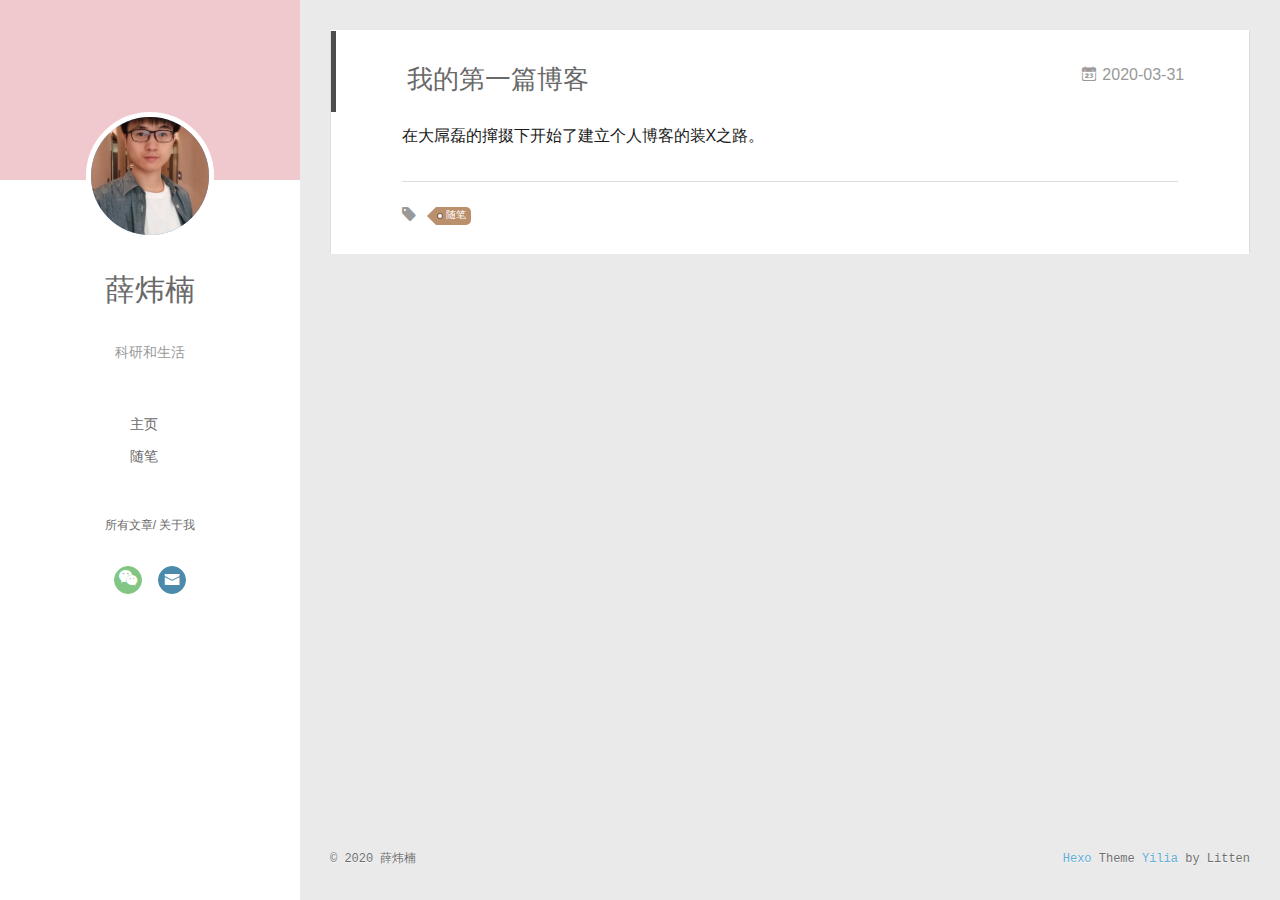
==== commit f9c9af2d: "Site updated: 2020-03-31 23:27:20" ====
--- a/index.html
+++ b/index.html
@@ -25,7 +25,7 @@
   <style type="text/css">
   
     #container.show {
-      background: linear-gradient(200deg,#a0cfe4,#e8c37e);
+      background: linear-gradient(200deg,#93d5dc,#5dbe8a);
     }
   </style>
   
@@ -186,10 +186,6 @@
 
       
 
-      
-        <p class="article-more-link">
-          <a class="article-more-a" href="/2020/03/31/%E6%88%91%E7%9A%84%E7%AC%AC%E4%B8%80%E7%AF%87%E5%8D%9A%E5%AE%A2/">展开全文 >></a>
-        </p>
       
 
       
